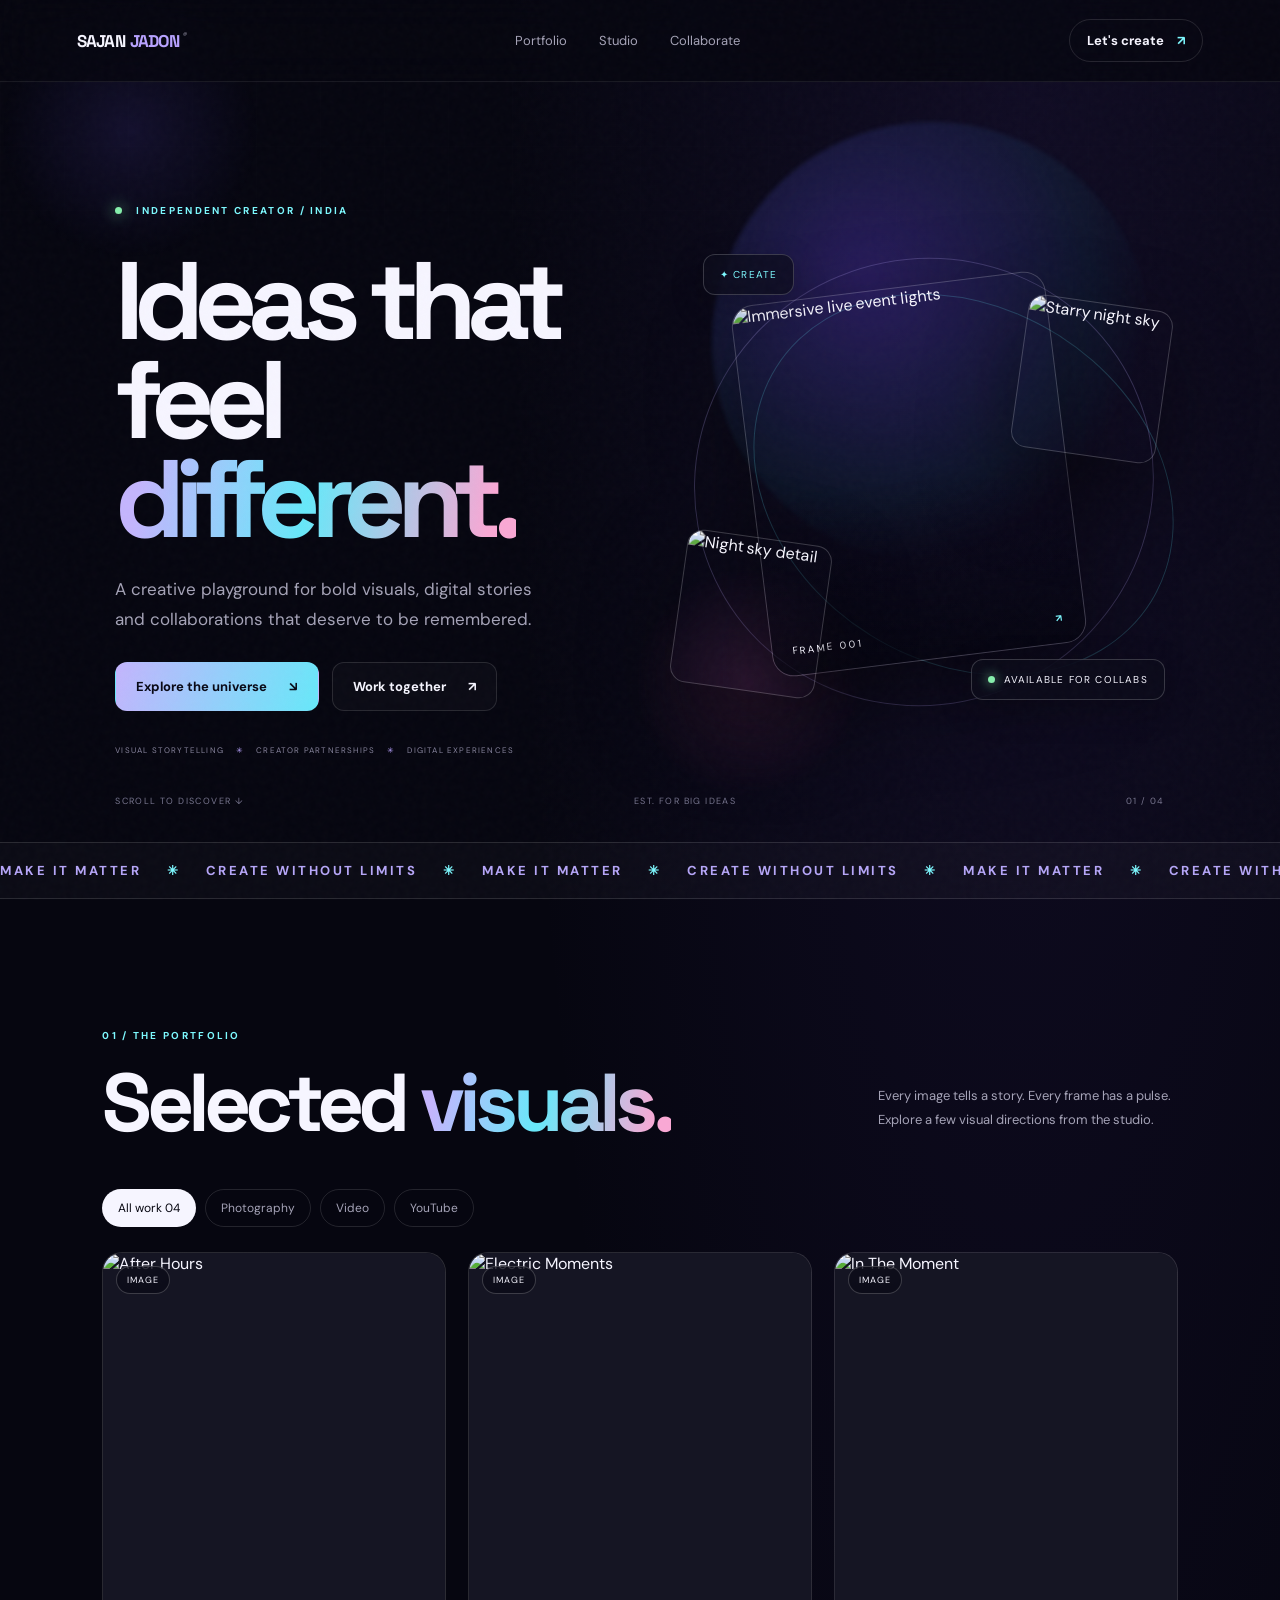
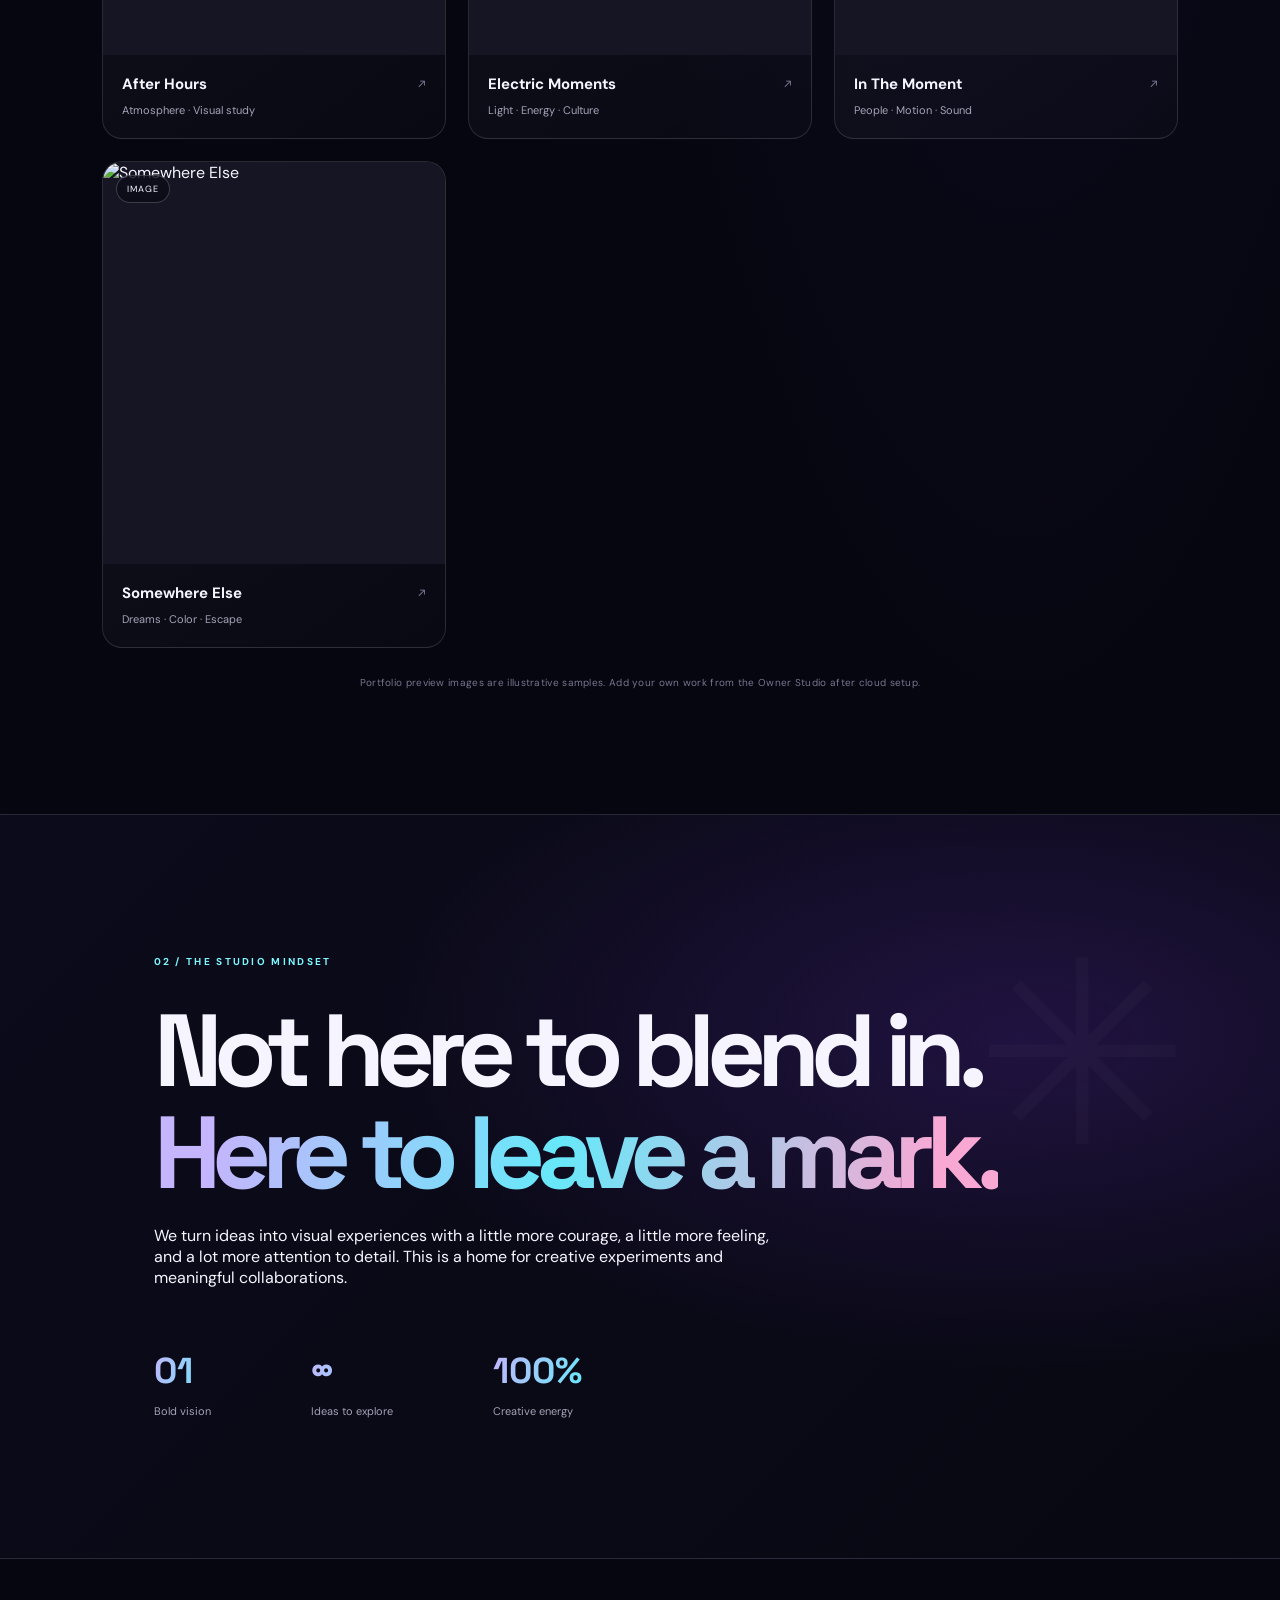
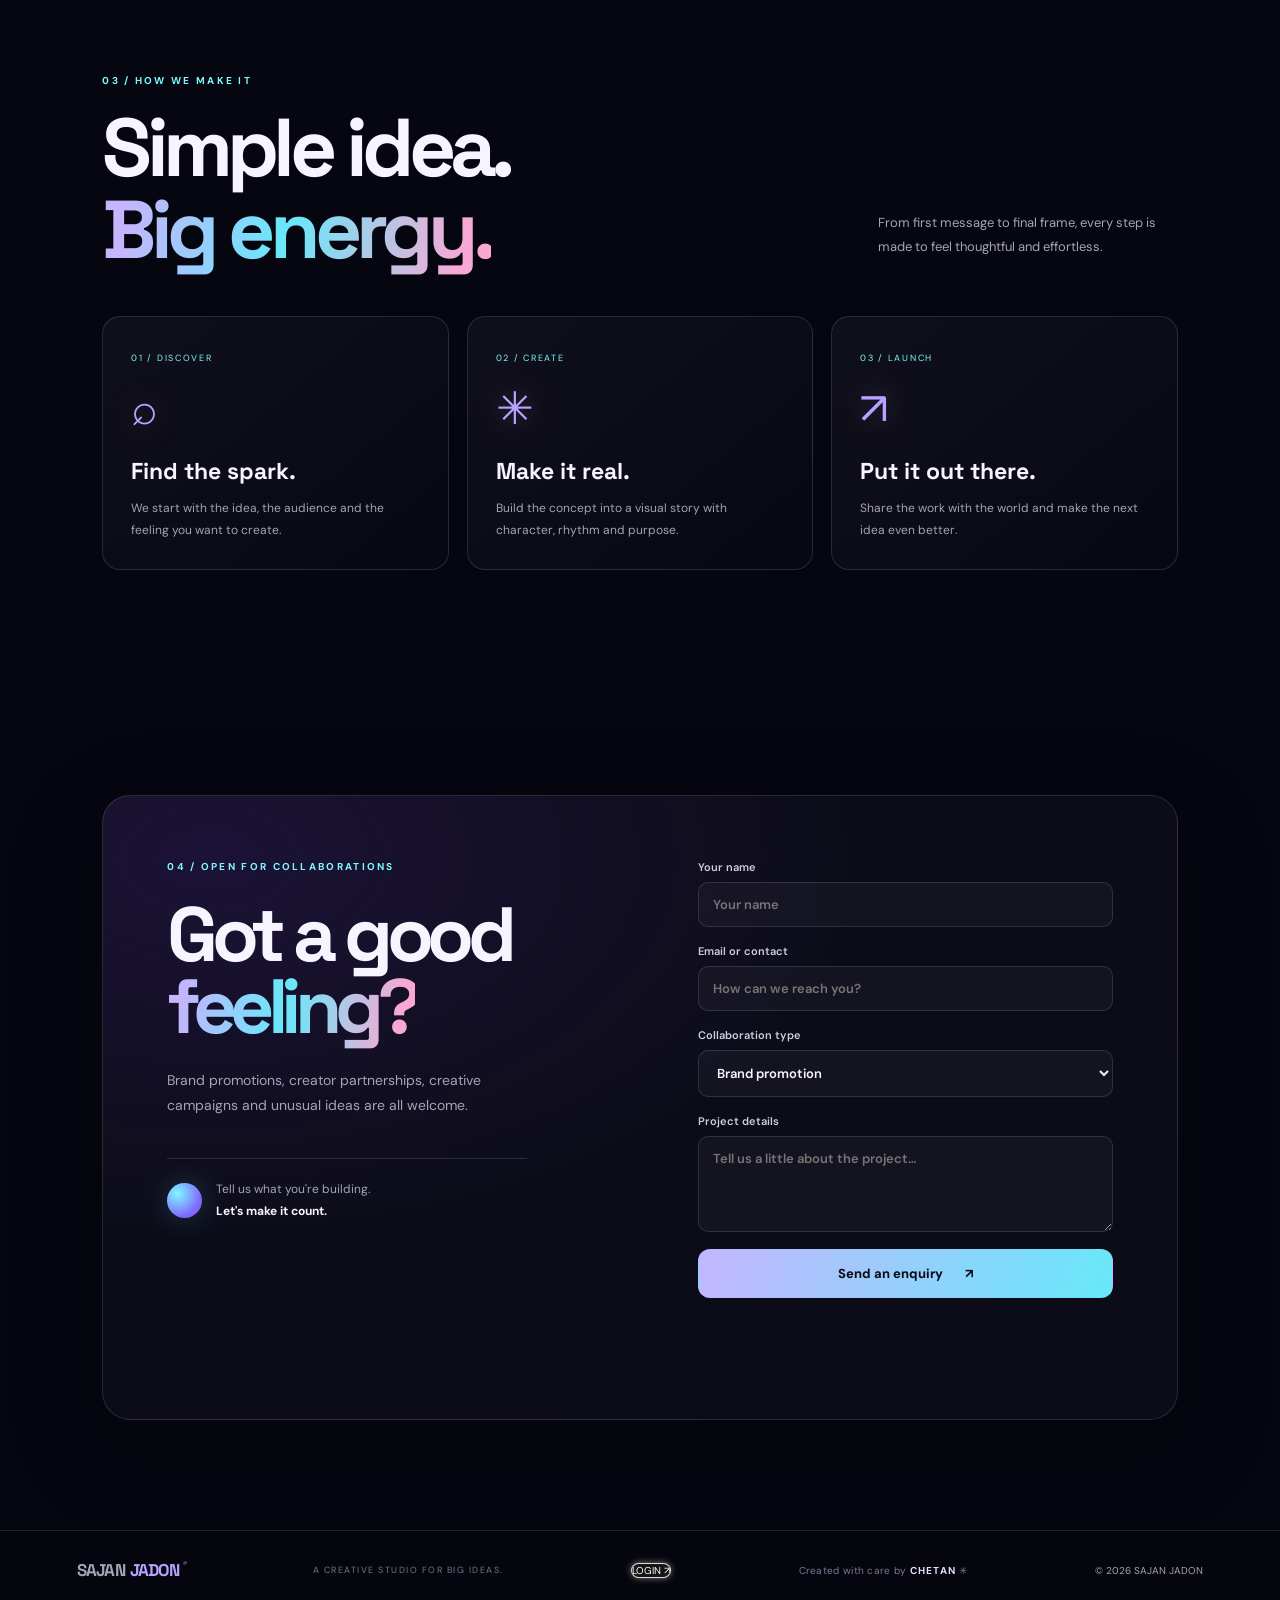
==== index.html @ 842dd185 "Add animated lamp login and video-style neon buttons" ====
<!doctype html>
<html lang="en">
<head>
<meta charset="utf-8"><meta name="viewport" content="width=device-width,initial-scale=1">
<meta name="theme-color" content="#070711">
<title>SAJAN JADON® — Creative Collaboration Studio</title>
<meta name="description" content="SAJAN JADON Creative Collaboration Studio — visual stories, creator portfolio, photography, videos and brand partnerships.">
<link rel="preconnect" href="https://images.unsplash.com"><link rel="preconnect" href="https://fonts.googleapis.com"><link rel="preconnect" href="https://fonts.gstatic.com" crossorigin>
<link href="https://fonts.googleapis.com/css2?family=DM+Sans:wght@400;500;600;700&family=Space+Grotesk:wght@400;500;600;700&display=swap" rel="stylesheet">
<link rel="stylesheet" href="style.css">
<script src="https://cdn.jsdelivr.net/npm/appwrite@17.0.0"></script>
<script defer src="config.js"></script><script defer src="app.js"></script><script defer src="motion.js"></script>
</head>
<body>
<div class="noise"></div><div class="progress" id="progress"></div><div class="cursor-glow" id="cursorGlow"></div>
<nav class="nav"><a class="brand magnetic" href="#top" aria-label="Sajan Jadon home">SAJAN<span>JADON</span><i>®</i></a><div class="navlinks"><a href="#work">Portfolio</a><a href="#about">Studio</a><a href="#collab">Collaborate</a></div><a class="nav-cta magnetic" href="#collab">Let's create <b>↗</b></a></nav>
<main id="top">
<header class="hero">
  <div class="hero-orb orb-one"></div><div class="hero-orb orb-two"></div><div class="hero-grid"></div>
  <div class="hero-content reveal">
    <div class="eyebrow"><span class="pulse"></span> INDEPENDENT CREATOR <span class="eyebrow-divider">/</span> INDIA</div>
    <h1>Ideas that<br>feel <span class="gradient">different.</span></h1>
    <p class="hero-copy">A creative playground for bold visuals, digital stories and collaborations that deserve to be remembered.</p>
    <div class="hero-actions"><a class="button primary magnetic" href="#work"><span>Explore the universe</span><b>↘</b><i class="button-shine"></i></a><a class="button ghost magnetic" href="#collab"><span>Work together</span><b>↗</b></a></div>
    <div class="hero-tags"><span>VISUAL STORYTELLING</span><span>✳</span><span>CREATOR PARTNERSHIPS</span><span>✳</span><span>DIGITAL EXPERIENCES</span></div>
  </div>
  <div class="hero-art" aria-label="Creative visual collage">
    <div class="art-ring ring-a"></div><div class="art-ring ring-b"></div>
    <div class="art-card art-main tilt-card"><img src="https://images.unsplash.com/photo-1531058020387-3be344556be6?auto=format&fit=crop&w=1000&q=85" alt="Immersive live event lights"><span class="art-label">FRAME 001 <b>↗</b></span></div>
    <div class="art-card art-small art-small-one tilt-card"><img src="https://images.unsplash.com/photo-1519608487953-e999c86e7455?auto=format&fit=crop&w=500&q=85" alt="Starry night sky"></div>
    <div class="art-card art-small art-small-two tilt-card"><img src="https://images.unsplash.com/photo-1519608487953-e999c86e7455?auto=format&fit=crop&w=500&q=80" alt="Night sky detail"></div>
    <div class="floating-chip chip-top">✦ <span>CREATE</span></div><div class="floating-chip chip-bottom"><span class="chip-dot"></span> AVAILABLE FOR COLLABS</div>
  </div>
  <div class="hero-bottom"><span>SCROLL TO DISCOVER ↓</span><span>EST. FOR BIG IDEAS</span><span>01 / 04</span></div>
</header>
<section class="ticker"><div>MAKE IT MATTER <b>✳</b> CREATE WITHOUT LIMITS <b>✳</b> MAKE IT MATTER <b>✳</b> CREATE WITHOUT LIMITS <b>✳</b> MAKE IT MATTER <b>✳</b> CREATE WITHOUT LIMITS <b>✳</b></div></section>
<section class="section work-section" id="work"><div class="section-head reveal"><div><div class="eyebrow">01 / THE PORTFOLIO</div><h2>Selected <span class="gradient">visuals.</span></h2></div><p>Every image tells a story. Every frame has a pulse. Explore a few visual directions from the studio.</p></div>
<div class="filters reveal"><button class="filter active" data-filter="all">All work <span>04</span></button><button class="filter" data-filter="image">Photography</button><button class="filter" data-filter="video">Video</button><button class="filter" data-filter="youtube">YouTube</button></div>
<div id="gallery" class="gallery">
<article class="work-card tilt-card" data-kind="image"><div class="work-media"><img src="https://images.unsplash.com/photo-1519608487953-e999c86e7455?auto=format&fit=crop&w=900&q=85" alt="Dreamlike night sky" loading="lazy"><div class="media-overlay"><span>VIEW PROJECT</span><b>↗</b></div><span class="work-type">PHOTOGRAPHY</span></div><div class="work-meta"><div><h3>After Hours</h3><p>Atmosphere · Visual study</p></div><span>01</span></div></article>
<article class="work-card tilt-card" data-kind="image"><div class="work-media"><img src="https://images.unsplash.com/photo-1531058020387-3be344556be6?auto=format&fit=crop&w=900&q=85" alt="Immersive lights at a live event" loading="lazy"><div class="media-overlay"><span>VIEW PROJECT</span><b>↗</b></div><span class="work-type">EXPERIENCE</span></div><div class="work-meta"><div><h3>Electric Moments</h3><p>Light · Energy · Culture</p></div><span>02</span></div></article>
<article class="work-card tilt-card" data-kind="image"><div class="work-media"><img src="https://images.unsplash.com/photo-1492684223066-81342ee5ff30?auto=format&fit=crop&w=900&q=85" alt="Concert crowd under colorful stage lights" loading="lazy"><div class="media-overlay"><span>VIEW PROJECT</span><b>↗</b></div><span class="work-type">LIVE CULTURE</span></div><div class="work-meta"><div><h3>In The Moment</h3><p>People · Motion · Sound</p></div><span>03</span></div></article>
<article class="work-card tilt-card" data-kind="image"><div class="work-media"><img src="https://images.unsplash.com/photo-1519608487953-e999c86e7455?auto=format&fit=crop&w=900&q=85" alt="Blue and violet night sky" loading="lazy"><div class="media-overlay"><span>VIEW PROJECT</span><b>↗</b></div><span class="work-type">VISUAL DIARY</span></div><div class="work-meta"><div><h3>Somewhere Else</h3><p>Dreams · Color · Escape</p></div><span>04</span></div></article>
</div><p class="demo-note">Portfolio preview images are illustrative samples. Add your own work from the Owner Studio after cloud setup.</p>
</section>
<section class="manifesto" id="about"><div class="manifesto-shape"></div><div class="manifesto-inner reveal"><div class="eyebrow">02 / THE STUDIO MINDSET</div><h2>Not here to blend in.<br><span class="gradient">Here to leave a mark.</span></h2><p>We turn ideas into visual experiences with a little more courage, a little more feeling, and a lot more attention to detail. This is a home for creative experiments and meaningful collaborations.</p><div class="stats"><div><strong data-count="01">01</strong><span>Bold vision</span></div><div><strong>∞</strong><span>Ideas to explore</span></div><div><strong>100%</strong><span>Creative energy</span></div></div></div></section>
<section class="process-section"><div class="section-head reveal"><div><div class="eyebrow">03 / HOW WE MAKE IT</div><h2>Simple idea.<br><span class="gradient">Big energy.</span></h2></div><p>From first message to final frame, every step is made to feel thoughtful and effortless.</p></div><div class="process-grid"><article class="process-card reveal"><span>01 / DISCOVER</span><div class="process-icon">⌕</div><h3>Find the spark.</h3><p>We start with the idea, the audience and the feeling you want to create.</p></article><article class="process-card reveal"><span>02 / CREATE</span><div class="process-icon">✳</div><h3>Make it real.</h3><p>Build the concept into a visual story with character, rhythm and purpose.</p></article><article class="process-card reveal"><span>03 / LAUNCH</span><div class="process-icon">↗</div><h3>Put it out there.</h3><p>Share the work with the world and make the next idea even better.</p></article></div></section>
<section class="collab-section" id="collab"><div class="collab-card"><div class="collab-copy reveal"><div class="eyebrow">04 / OPEN FOR COLLABORATIONS</div><h2>Got a good<br><span class="gradient">feeling?</span></h2><p>Brand promotions, creator partnerships, creative campaigns and unusual ideas are all welcome.</p><div class="contact-note"><span class="contact-orb"></span><span>Tell us what you're building.<br><b>Let's make it count.</b></span></div></div><form id="collabForm" class="reveal"><label>Your name<input name="name" required maxlength="100" placeholder="Your name"></label><label>Email or contact<input name="contact" required maxlength="160" placeholder="How can we reach you?"></label><label>Collaboration type<select name="type"><option>Brand promotion</option><option>Creator collaboration</option><option>Video project</option><option>Other idea</option></select></label><label>Project details<textarea name="message" required maxlength="3000" rows="4" placeholder="Tell us a little about the project…"></textarea></label><button class="button primary full magnetic" type="submit"><span>Send an enquiry</span><b>↗</b><i class="button-shine"></i></button><p id="formStatus" class="form-status"></p></form></div></section>
</main>
<footer><a class="brand" href="#top">SAJAN<span>JADON</span><i>®</i></a><span class="footer-tag">A CREATIVE STUDIO FOR BIG IDEAS.</span><a href="login.html" class="owner-link video-neon-btn" href="login.html">LOGIN ↗</a><span class="creator-credit">Created with care by <b>CHETAN</b> ✳</span><span class="copyright">© <span id="year"></span> SAJAN JADON</span></footer>
<div class="lightbox" id="lightbox" aria-hidden="true"><button class="lightbox-close" aria-label="Close image">×</button><img src="" alt=""><div class="lightbox-caption"></div></div>
<div class="toast" id="toast">✦ Nice click!</div>
</body></html>
---- style.css ----
:root{--bg:#070711;--panel:#11111e;--text:#f6f5ff;--muted:#a5a3b7;--line:rgba(255,255,255,.12);--violet:#a78bfa;--cyan:#67e8f9;--pink:#fb7185}*{box-sizing:border-box}html{scroll-behavior:smooth;scroll-padding-top:90px}body{margin:0;background:var(--bg);color:var(--text);font-family:Inter,Arial,sans-serif;overflow-x:hidden}a{color:inherit;text-decoration:none}button,input,textarea,select{font:inherit}.progress{position:fixed;z-index:20;top:0;left:0;height:3px;width:0;background:linear-gradient(90deg,var(--violet),var(--cyan),var(--pink))}.nav{height:82px;padding:0 6vw;display:flex;align-items:center;justify-content:space-between;border-bottom:1px solid var(--line);position:sticky;top:0;z-index:15;background:rgba(7,7,17,.82);backdrop-filter:blur(18px)}.brand{font-family:"Space Grotesk",sans-serif;font-size:17px;font-weight:800;letter-spacing:-.8px}.brand span{color:var(--violet);margin-left:5px}.brand i{font-size:8px;vertical-align:top;margin-left:3px;color:var(--muted)}.navlinks{display:flex;gap:32px;color:var(--muted);font-size:13px}.navlinks a:hover,.owner-link:hover{color:white}.nav-cta{font-size:13px;font-weight:700;border:1px solid var(--line);padding:12px 17px;border-radius:100px}.nav-cta b{margin-left:10px;color:var(--cyan)}.hero{min-height:690px;padding:130px 9vw 35px;position:relative;display:flex;flex-direction:column;align-items:flex-start;overflow:hidden}.hero-glow{position:absolute;width:600px;height:600px;right:-70px;top:0;background:radial-gradient(circle,rgba(124,58,237,.24),rgba(34,211,238,.06) 38%,transparent 70%);pointer-events:none}.eyebrow{font-size:10px;letter-spacing:2.3px;font-weight:700;color:var(--cyan);text-transform:uppercase;position:relative}.pulse{display:inline-block;width:7px;height:7px;border-radius:50%;background:#86efac;box-shadow:0 0 15px #86efac;margin-right:10px}.hero h1,.manifesto h2,.collab-card h2,.login-card h1{font-family:"Space Grotesk",sans-serif;font-size:clamp(58px,10vw,130px);line-height:.94;letter-spacing:-.085em;margin:32px 0 22px;position:relative}.gradient{background:linear-gradient(100deg,#c4b5fd 8%,#67e8f9 48%,#f9a8d4 92%);-webkit-background-clip:text;background-clip:text;color:transparent}.hero-copy{font-size:17px;line-height:1.8;color:var(--muted);max-width:470px}.hero-actions{display:flex;gap:13px;margin-top:27px;flex-wrap:wrap}.button{display:inline-flex;align-items:center;justify-content:center;gap:22px;padding:15px 20px;border-radius:12px;border:1px solid transparent;font-size:13px;font-weight:700;cursor:pointer;transition:transform .25s,box-shadow .25s,border-color .25s}.button:hover{transform:translateY(-3px);box-shadow:0 10px 35px rgba(167,139,250,.17)}.primary{background:linear-gradient(110deg,#c4b5fd,#67e8f9);color:#080816}.ghost{background:rgba(255,255,255,.025);border-color:var(--line);color:var(--text)}.hero-bottom{width:100%;display:flex;justify-content:space-between;gap:18px;margin-top:auto;padding-top:80px;color:#77758e;font-size:9px;letter-spacing:1.4px}.ticker{overflow:hidden;border-block:1px solid var(--line);padding:19px 0;color:#b6a6f8;font-size:12px;font-weight:700;letter-spacing:2.5px;white-space:nowrap}.ticker div{width:max-content;animation:marquee 34s linear infinite}@keyframes marquee{to{transform:translateX(-50%)}}.section{padding:115px 8vw}.section-head{display:flex;justify-content:space-between;align-items:flex-end;gap:35px;margin-bottom:45px}.section-head h2,.dashboard h1{font-family:"Space Grotesk",sans-serif;font-size:clamp(42px,6vw,75px);letter-spacing:-.07em;line-height:1;margin:20px 0 0}.section-head>p{max-width:300px;color:var(--muted);line-height:1.8;font-size:13px}.filters{display:flex;gap:9px;flex-wrap:wrap;margin-bottom:25px}.filter{border:1px solid var(--line);background:transparent;color:var(--muted);padding:10px 15px;border-radius:100px;cursor:pointer;font-size:12px}.filter.active,.filter:hover{background:var(--text);color:var(--bg)}.gallery{display:grid;grid-template-columns:repeat(3,minmax(0,1fr));gap:18px}.work-card{border:1px solid var(--line);background:linear-gradient(145deg,rgba(255,255,255,.055),rgba(255,255,255,.015));border-radius:19px;overflow:hidden;transition:transform .35s,border-color .35s}.work-card:hover{transform:translateY(-7px) rotateX(1deg);border-color:rgba(167,139,250,.55)}.work-media{aspect-ratio:4/4.6;position:relative;overflow:hidden;background:#151523}.work-media img,.work-media video,.work-media iframe{width:100%;height:100%;object-fit:cover;border:0;display:block}.work-media img{transition:transform .6s}.work-card:hover img{transform:scale(1.05)}.work-type{position:absolute;top:13px;left:13px;border:1px solid rgba(255,255,255,.2);background:rgba(8,8,20,.65);backdrop-filter:blur(12px);padding:7px 10px;border-radius:100px;font-size:9px;text-transform:uppercase;letter-spacing:1px}.work-meta{padding:19px;display:flex;justify-content:space-between;gap:15px}.work-meta h3{font-size:15px;margin:0 0 8px}.work-meta p{font-size:11px;color:var(--muted);margin:0;line-height:1.6}.work-meta>span{color:var(--cyan)}.empty-state{grid-column:1/-1;text-align:center;border:1px dashed var(--line);border-radius:20px;padding:70px 20px;color:var(--muted)}.empty-state h3{color:var(--text);font-size:21px}.empty-icon{font-size:35px;color:var(--violet)}.loader{width:26px;height:26px;border:2px solid var(--line);border-top-color:var(--cyan);border-radius:50%;animation:spin .8s linear infinite;margin:auto}@keyframes spin{to{transform:rotate(360deg)}}.media-placeholder{height:100%;display:grid;place-items:center;background:radial-gradient(circle at 25% 20%,rgba(124,58,237,.5),transparent 40%),linear-gradient(145deg,#16162a,#090912);font-family:"Space Grotesk";font-size:16px;letter-spacing:2px}.media-placeholder span{color:var(--cyan);font-size:45px}.manifesto{padding:125px 12vw;background:radial-gradient(ellipse at 80% 50%,rgba(124,58,237,.13),transparent 45%),#0b0b17;border-block:1px solid var(--line)}.manifesto h2,.collab-card h2{font-size:clamp(52px,8vw,100px)}.manifesto>p{max-width:590px;color:var(--muted);line-height:1.9;font-size:15px}.stats{display:flex;gap:clamp(35px,8vw,100px);margin-top:60px}.stats div{display:flex;flex-direction:column;gap:10px}.stats strong{font-family:"Space Grotesk";font-size:36px}.stats span{font-size:11px;color:var(--muted)}.collab-section{padding:110px 8vw}.collab-card{display:grid;grid-template-columns:1fr 1fr;gap:9vw;padding:clamp(25px,5vw,70px);border:1px solid var(--line);border-radius:28px;background:radial-gradient(ellipse at 10% 10%,rgba(124,58,237,.14),transparent 48%),#0c0c18}.collab-card h2{font-size:clamp(45px,6vw,78px);margin:25px 0}.collab-card>div>p,.contact-note{color:var(--muted);line-height:1.8;font-size:14px;max-width:360px}.contact-note{border-top:1px solid var(--line);margin-top:40px;padding-top:20px;font-size:12px}form{display:flex;flex-direction:column;gap:17px}label{display:flex;flex-direction:column;gap:8px;font-size:11px;color:#cfcede;font-weight:600}input,textarea,select{width:100%;border:1px solid var(--line);background:rgba(255,255,255,.035);color:var(--text);border-radius:10px;padding:13px 14px;outline:none;font-size:13px}select option{background:#11111e}input:focus,textarea:focus,select:focus{border-color:var(--violet);box-shadow:0 0 0 3px rgba(167,139,250,.1)}textarea{resize:vertical}.full{width:100%}.form-status{font-size:12px;color:var(--cyan);min-height:15px;line-height:1.6}footer{padding:28px 6vw;display:flex;justify-content:space-between;align-items:center;gap:20px;border-top:1px solid var(--line);color:var(--muted);font-size:10px}.owner-link{font-size:10px}.login-body{min-height:100vh;display:grid;place-items:center;padding:35px 20px;background:radial-gradient(ellipse at 50% 20%,rgba(124,58,237,.2),transparent 45%),var(--bg)}.login-brand{position:absolute;top:32px;left:6vw}.login-card{width:min(100%,440px);padding:42px;border:1px solid var(--line);border-radius:22px;background:rgba(17,17,30,.82);box-shadow:0 30px 100px rgba(0,0,0,.3)}.login-card h1{font-size:65px;margin:22px 0 15px}.login-card>p{color:var(--muted);font-size:13px;margin-bottom:28px}.back-link{font-size:12px;color:var(--muted)}.studio-body{min-height:100vh}.owner-badge{color:var(--cyan);font-size:10px;letter-spacing:2px}.dashboard{padding:65px 6vw}.notice{margin:30px 0;padding:17px 20px;border:1px solid rgba(103,232,249,.25);background:rgba(103,232,249,.05);border-radius:12px;color:var(--muted);font-size:12px;line-height:1.7}.notice strong{color:var(--cyan)}.dashboard-grid{display:grid;grid-template-columns:minmax(0,.9fr) minmax(0,1.1fr);gap:20px}.panel{border:1px solid var(--line);border-radius:18px;background:rgba(255,255,255,.025);padding:25px;min-width:0}.panel h2{font-family:"Space Grotesk";font-size:25px;margin:15px 0 22px}.muted,small{color:var(--muted);font-size:11px;line-height:1.7}.admin-gallery{display:flex;flex-direction:column;gap:10px;max-height:550px;overflow:auto}.admin-row{display:flex;justify-content:space-between;align-items:center;gap:12px;padding:13px;border:1px solid var(--line);border-radius:10px}.admin-row strong,.admin-row small{display:block}.admin-row strong{font-size:12px;margin-bottom:5px}.delete-btn{border:1px solid rgba(251,113,133,.3);background:rgba(251,113,133,.08);color:#fda4af;border-radius:8px;padding:8px 10px;font-size:10px;cursor:pointer}.enquiry-panel{margin-top:20px}.enquiry{padding:15px 0;border-bottom:1px solid var(--line)}.enquiry strong,.enquiry span,.enquiry small{display:block}.enquiry strong{font-size:13px}.enquiry span,.enquiry small{font-size:10px;color:var(--muted);margin-top:5px}.enquiry p{font-size:12px;line-height:1.7;color:#d6d4e4;overflow-wrap:anywhere}@media(max-width:850px){.hero{padding:100px 7vw 30px;min-height:650px}.gallery{grid-template-columns:repeat(2,minmax(0,1fr))}.collab-card{grid-template-columns:1fr;gap:40px}.dashboard-grid{grid-template-columns:1fr}.section-head{align-items:flex-start;flex-direction:column;gap:10px}.section-head>p{margin:0}.nav{padding:0 5vw}.navlinks{gap:15px}.section{padding:85px 6vw}.collab-section{padding:80px 5vw}}@media(max-width:520px){.nav{height:70px}.navlinks{display:none}.nav-cta{padding:10px 12px;font-size:11px}.hero{min-height:610px;padding-top:100px}.hero h1{font-size:64px}.hero-copy{font-size:14px}.hero-bottom{font-size:8px;flex-wrap:wrap;padding-top:65px}.hero-bottom span:last-child{width:100%}.gallery{grid-template-columns:1fr}.work-media{aspect-ratio:4/3.8}.stats{gap:25px;flex-wrap:wrap}.stats strong{font-size:30px}.manifesto{padding:85px 7vw}.collab-section{padding:60px 4vw}.collab-card{padding:24px 18px}.login-card{padding:28px 22px}footer{flex-wrap:wrap}footer>span:nth-child(2){display:none}.dashboard{padding:40px 4vw}.panel{padding:18px}}
/* PREMIUM MOTION UPGRADE */
:root{--bg:#060610;--violet:#b8a2ff;--cyan:#7df9ff;--pink:#ff9ad5}
body{font-family:"DM Sans",Inter,Arial,sans-serif;background:radial-gradient(ellipse at 80% 0%,rgba(90,55,180,.12),transparent 36%),#060610}
.noise{position:fixed;inset:0;z-index:30;pointer-events:none;opacity:.035;background-image:url("data:image/svg+xml,%3Csvg viewBox='0 0 180 180' xmlns='http://www.w3.org/2000/svg'%3E%3Cfilter id='n'%3E%3CfeTurbulence type='fractalNoise' baseFrequency='.8' numOctaves='3' stitchTiles='stitch'/%3E%3C/filter%3E%3Crect width='100%25' height='100%25' filter='url(%23n)' opacity='.65'/%3E%3C/svg%3E")}
.cursor-glow{position:fixed;z-index:0;pointer-events:none;left:0;top:0;width:260px;height:260px;border-radius:50%;background:radial-gradient(circle,rgba(116,90,255,.12),transparent 70%);will-change:transform}
.nav{border-bottom-color:rgba(255,255,255,.075)}.hero{min-height:760px;padding-top:120px;display:grid;grid-template-columns:1.05fr .95fr;align-items:center;column-gap:2vw;isolation:isolate}.hero-content{position:relative;z-index:2}.hero h1{font-size:clamp(64px,8.6vw,120px);line-height:.9;letter-spacing:-.09em;margin:35px 0 25px}.hero-copy{max-width:440px}.hero-orb{position:absolute;z-index:-1;border-radius:50%;filter:blur(2px);pointer-events:none}.orb-one{width:440px;height:440px;top:40px;right:10%;background:radial-gradient(circle at 35% 35%,rgba(111,76,255,.28),rgba(43,203,255,.06) 55%,transparent 72%);animation:orbFloat 10s ease-in-out infinite alternate}.orb-two{width:240px;height:240px;bottom:40px;right:32%;background:radial-gradient(circle,rgba(255,106,196,.13),transparent 70%);animation:orbFloat 8s ease-in-out infinite alternate-reverse}.hero-grid{position:absolute;inset:0;z-index:-2;opacity:.12;background-image:linear-gradient(rgba(255,255,255,.08) 1px,transparent 1px),linear-gradient(90deg,rgba(255,255,255,.08) 1px,transparent 1px);background-size:64px 64px;mask-image:linear-gradient(to bottom,black,transparent 85%)}@keyframes orbFloat{to{transform:translate3d(25px,-25px,0) scale(1.08)}}.hero-art{height:480px;position:relative;perspective:1000px}.art-ring{position:absolute;border:1px solid rgba(191,174,255,.23);border-radius:50%;inset:4% 2% 3% 3%;transform:rotate(-22deg);animation:ringSpin 34s linear infinite}.ring-b{inset:14% -4% 12% 13%;border-color:rgba(103,232,249,.2);transform:rotate(32deg);animation-direction:reverse;animation-duration:42s}@keyframes ringSpin{to{rotate:360deg}}.art-card{position:absolute;overflow:hidden;border:1px solid rgba(255,255,255,.2);border-radius:22px;box-shadow:0 35px 90px rgba(0,0,0,.42);transform-style:preserve-3d}.art-card img{width:100%;height:100%;object-fit:cover;display:block;filter:saturate(.9)}.art-main{width:65%;height:78%;left:15%;top:10%;transform:rotate(-7deg)}.art-main:after{content:"";position:absolute;inset:0;background:linear-gradient(180deg,transparent 50%,rgba(4,4,14,.75))}.art-label{position:absolute;z-index:1;bottom:18px;left:20px;right:20px;display:flex;justify-content:space-between;font-size:10px;letter-spacing:2px}.art-label b{color:var(--cyan)}.art-small{width:30%;height:32%;border-radius:16px}.art-small-one{right:0;top:13%;transform:rotate(8deg)}.art-small-two{left:0;bottom:6%;transform:rotate(8deg)}.floating-chip{position:absolute;z-index:3;border:1px solid rgba(255,255,255,.18);background:rgba(12,12,27,.7);backdrop-filter:blur(18px);padding:13px 16px;border-radius:12px;box-shadow:0 10px 35px rgba(0,0,0,.2);font-size:10px;letter-spacing:1.2px}.chip-top{top:3%;left:5%;color:var(--cyan)}.chip-bottom{right:0;bottom:4%;display:flex;align-items:center;gap:9px}.chip-dot{width:7px;height:7px;border-radius:50%;background:#86efac;box-shadow:0 0 12px #86efac}.hero-tags{display:flex;gap:12px;flex-wrap:wrap;margin-top:34px;color:#87849d;font-size:8px;letter-spacing:1.2px}.hero-tags span:nth-child(even){color:var(--violet)}.hero-bottom{grid-column:1/-1;padding-top:35px}.ticker{background:rgba(255,255,255,.018);font-size:13px}.ticker b{color:var(--cyan);margin:0 20px}.section{position:relative;z-index:1}.section-head h2{font-size:clamp(48px,6.5vw,82px)}.work-section{padding-top:130px}.gallery{gap:22px}.work-card{border-radius:20px;transform-style:preserve-3d;will-change:transform;transition:border-color .4s,box-shadow .4s,transform .4s;cursor:pointer}.work-card:hover{box-shadow:0 25px 70px rgba(79,54,150,.2);border-color:rgba(184,162,255,.55)}.work-media{aspect-ratio:4/4.7}.work-media img{transition:transform .9s cubic-bezier(.2,.75,.2,1),filter .6s}.work-card:hover .work-media img{transform:scale(1.08);filter:saturate(1.15) brightness(1.05)}.media-overlay{position:absolute;inset:0;display:flex;align-items:flex-end;justify-content:space-between;padding:22px;background:linear-gradient(0deg,rgba(5,5,16,.78),transparent 60%);opacity:0;transition:opacity .35s;z-index:1}.media-overlay span{font-size:9px;letter-spacing:1.7px}.media-overlay b{color:var(--cyan);font-size:20px}.work-card:hover .media-overlay{opacity:1}.work-type{z-index:2}.work-meta{position:relative}.work-meta>span{font-family:"Space Grotesk";font-size:13px;color:#77738e}.demo-note{text-align:center;color:#77758e;font-size:10px;margin-top:28px;letter-spacing:.3px}.manifesto{position:relative;overflow:hidden;background:radial-gradient(ellipse at 80% 30%,rgba(124,58,237,.2),transparent 45%),linear-gradient(135deg,#0c0b1b,#080812);padding:140px 12vw}.manifesto:after{content:"✳";position:absolute;right:7%;top:10%;font-size:clamp(100px,20vw,260px);color:rgba(255,255,255,.025);animation:spinSlow 50s linear infinite}@keyframes spinSlow{to{transform:rotate(360deg)}}.manifesto-inner{position:relative;z-index:1}.manifesto h2{font-size:clamp(52px,8vw,105px);line-height:.99}.manifesto>p,.manifesto-inner>p{max-width:620px}.stats strong{background:linear-gradient(110deg,#c4b5fd,#67e8f9);-webkit-background-clip:text;background-clip:text;color:transparent}.process-section{padding:115px 8vw}.process-grid{display:grid;grid-template-columns:repeat(3,1fr);gap:18px}.process-card{padding:28px;border:1px solid var(--line);border-radius:18px;background:linear-gradient(140deg,rgba(255,255,255,.045),rgba(255,255,255,.01));transition:transform .4s,border-color .4s,background .4s}.process-card:hover{transform:translateY(-8px);border-color:rgba(103,232,249,.4);background:rgba(103,232,249,.035)}.process-card>span{font-size:9px;letter-spacing:1.7px;color:var(--cyan)}.process-icon{height:85px;display:flex;align-items:center;font-size:45px;color:var(--violet);text-shadow:0 0 30px rgba(167,139,250,.4)}.process-card h3{font-family:"Space Grotesk";font-size:23px;margin:5px 0 12px}.process-card p{color:var(--muted);font-size:12px;line-height:1.8;margin:0}.collab-card{box-shadow:0 30px 100px rgba(0,0,0,.2)}.contact-note{display:flex;align-items:center;gap:14px}.contact-note b{color:var(--text)}.contact-orb{width:35px;height:35px;border-radius:50%;background:radial-gradient(circle at 30% 30%,var(--cyan),#8065ff 70%);box-shadow:0 0 30px rgba(103,232,249,.2)}footer{position:relative;z-index:2;gap:18px;flex-wrap:wrap;background:#05050d}.creator-credit{color:#7e7b94;font-size:10px;letter-spacing:.3px}.creator-credit b{color:#e7ddff;letter-spacing:1.2px}.footer-tag{font-size:9px;letter-spacing:1.5px;color:#77758e}.owner-link{color:#bdb0ff}.button{position:relative;overflow:hidden;isolation:isolate}.button-shine{position:absolute;top:-60%;left:-70%;width:45%;height:220%;background:linear-gradient(90deg,transparent,rgba(255,255,255,.65),transparent);transform:rotate(22deg);transition:left .65s;pointer-events:none;z-index:-1}.button:hover .button-shine{left:140%}.button:active{transform:scale(.97)}.click-ripple{position:absolute;width:12px;height:12px;border-radius:50%;background:rgba(255,255,255,.45);transform:translate(-50%,-50%) scale(0);pointer-events:none;animation:rippleOut .7s ease-out forwards;z-index:10}.click-pop{filter:brightness(1.12)}@keyframes rippleOut{to{transform:translate(-50%,-50%) scale(16);opacity:0}}.reveal{opacity:0;transform:translateY(26px);transition:opacity .8s ease,transform .8s cubic-bezier(.2,.7,.2,1)}.reveal.in-view{opacity:1;transform:translateY(0)}.work-card,.process-card{opacity:0;transform:translateY(24px)}.work-card.in-view,.process-card.in-view{opacity:1;transform:translateY(0)}.work-card:nth-child(2),.process-card:nth-child(2){transition-delay:.08s}.work-card:nth-child(3),.process-card:nth-child(3){transition-delay:.16s}.work-card:nth-child(4){transition-delay:.24s}.lightbox{position:fixed;inset:0;z-index:50;background:rgba(3,3,10,.94);backdrop-filter:blur(18px);display:flex;flex-direction:column;align-items:center;justify-content:center;padding:8vh 6vw;opacity:0;pointer-events:none;transition:opacity .3s}.lightbox.open{opacity:1;pointer-events:auto}.lightbox img{max-width:min(100%,1000px);max-height:75vh;object-fit:contain;border-radius:12px;box-shadow:0 30px 100px rgba(0,0,0,.4);animation:lightboxIn .4s cubic-bezier(.2,.8,.2,1)}@keyframes lightboxIn{from{transform:scale(.94) translateY(12px);opacity:0}to{transform:scale(1);opacity:1}}.lightbox-close{position:absolute;top:25px;right:6vw;background:rgba(255,255,255,.1);color:white;border:1px solid var(--line);border-radius:50%;width:46px;height:46px;font-size:28px;cursor:pointer}.lightbox-caption{margin-top:16px;color:#c8c5dc;font-size:12px}.no-scroll{overflow:hidden}.toast{position:fixed;bottom:25px;left:50%;transform:translate(-50%,20px);opacity:0;z-index:60;padding:12px 18px;border:1px solid rgba(184,162,255,.35);background:rgba(13,12,28,.9);backdrop-filter:blur(15px);border-radius:100px;color:#e6e0ff;font-size:11px;box-shadow:0 10px 40px rgba(0,0,0,.3);transition:all .25s;pointer-events:none}.toast.show{opacity:1;transform:translate(-50%,0)}.form-status{min-height:16px}
@media(max-width:850px){.hero{grid-template-columns:1fr;min-height:auto;padding-top:100px}.hero-art{height:420px;width:min(100%,560px);margin:25px auto 0}.hero-bottom{padding-top:30px}.process-section{padding:85px 6vw}.process-grid{gap:12px}.process-card{padding:20px}.manifesto{padding:100px 8vw}}
@media(max-width:600px){.hero{padding:90px 6vw 30px}.hero h1{font-size:clamp(58px,16vw,86px)}.hero-art{height:330px;margin-top:20px}.art-main{width:68%;height:77%;left:14%}.art-small{height:29%;width:30%}.floating-chip{font-size:8px;padding:10px 11px}.hero-tags{font-size:7px;gap:8px}.hero-bottom{font-size:8px}.section{padding:85px 5vw}.work-section{padding-top:85px}.gallery{grid-template-columns:1fr;gap:16px}.work-media{aspect-ratio:4/3.6}.process-section{padding:80px 5vw}.process-grid{grid-template-columns:1fr}.process-card{padding:23px}.process-icon{height:58px}.manifesto{padding:85px 7vw}.manifesto h2{font-size:clamp(48px,13vw,72px)}.collab-section{padding:65px 4vw}.collab-card{padding:24px 18px}.footer-tag{display:none}.creator-credit{width:100%;order:5}footer{padding:26px 5vw}}
@media(prefers-reduced-motion:reduce){*,*:before,*:after{animation-duration:.01ms!important;animation-iteration-count:1!important;scroll-behavior:auto!important;transition-duration:.01ms!important}}


/* Video-inspired neon order/login button: white -> yellow -> green */
.video-neon-btn{position:relative;isolation:isolate;overflow:hidden;border:1px solid rgba(255,255,255,.85)!important;border-radius:999px!important;background:#101010!important;color:#fff!important;box-shadow:0 0 7px rgba(255,255,255,.45),inset 0 0 8px rgba(255,255,255,.08);transition:color .35s,background .35s,box-shadow .35s,border-color .35s;animation:neonWhite 2.8s ease-in-out infinite;}
.video-neon-btn:before{content:"";position:absolute;inset:-3px;border-radius:inherit;border:1px solid currentColor;opacity:0;transform:scale(.85);pointer-events:none;z-index:-1;}
.video-neon-btn:hover,.video-neon-btn:focus-visible{animation:neonYellow .9s ease-in-out infinite alternate;color:#fff!important;border-color:#ffd84a!important;box-shadow:0 0 8px #ffd84a,0 0 22px #ffbd17,0 0 45px rgba(255,190,0,.55),inset 0 0 14px rgba(255,214,60,.25);}
.video-neon-btn.is-success{animation:neonGreen 1s ease-in-out infinite alternate;color:#fff!important;border-color:#20ff72!important;box-shadow:0 0 8px #20ff72,0 0 24px #00e95d,0 0 48px rgba(0,255,90,.55),inset 0 0 15px rgba(0,255,90,.2);}
.video-neon-btn.is-success:before{animation:ringBurst .65s ease-out 2;}
@keyframes neonWhite{0%,100%{box-shadow:0 0 5px rgba(255,255,255,.45),inset 0 0 7px rgba(255,255,255,.06)}50%{box-shadow:0 0 12px rgba(255,255,255,.8),0 0 24px rgba(255,255,255,.22)}}
@keyframes neonYellow{from{filter:brightness(1);box-shadow:0 0 7px #ffe66b,0 0 17px #ffc400}to{filter:brightness(1.3);box-shadow:0 0 14px #fff2a0,0 0 32px #ffc400,0 0 55px rgba(255,194,0,.65)}}
@keyframes neonGreen{from{box-shadow:0 0 8px #00ff68,0 0 20px #00e85d}to{box-shadow:0 0 15px #baffd1,0 0 34px #00ff68,0 0 58px rgba(0,255,90,.7)}}
@keyframes ringBurst{to{opacity:0;transform:scale(1.35)}}
/* Full-screen lamp login inspired by reference video */
.lamp-login{min-height:100vh;padding:85px 5vw 35px;background:#05070b;position:relative;overflow:hidden;display:flex;align-items:center;justify-content:center}
.lamp-login:before{content:"";position:fixed;inset:0;background:radial-gradient(ellipse at 27% 55%,rgba(255,194,35,.08),transparent 27%),linear-gradient(120deg,#07090d,#05060a 60%,#090a11);pointer-events:none}
.lamp-layout{position:relative;z-index:1;width:min(1120px,100%);display:grid;grid-template-columns:1fr minmax(300px,420px);align-items:center;gap:clamp(25px,6vw,85px)}
.lamp-stage{height:min(590px,70vh);min-height:390px;position:relative;display:flex;align-items:center;justify-content:center;overflow:hidden;border:1px solid rgba(255,255,255,.15);border-radius:9px;background:linear-gradient(180deg,rgba(15,19,27,.75),rgba(4,6,10,.92));}
.lamp-halo{position:absolute;width:160px;height:170px;top:15%;left:50%;transform:translateX(-50%);border-radius:50%;background:#ffd85b;filter:blur(65px);opacity:.3;animation:lampColor 12s linear infinite}
.lamp-cone{position:absolute;top:23%;left:50%;transform:translateX(-50%);width:0;height:0;border-left:150px solid transparent;border-right:150px solid transparent;border-top:310px solid rgba(255,209,83,.12);filter:blur(5px);transform-origin:top;animation:coneColor 12s linear infinite}
.lamp-head{position:absolute;top:17%;left:calc(50% - 15px);width:30px;height:15px;border-radius:50% 50% 4px 4px;background:#12151b;border:1px solid #454955;z-index:2}
.lamp-head:after{content:"";position:absolute;left:12px;top:12px;width:6px;height:8px;border-radius:50%;background:#ffe8a0;box-shadow:0 0 12px 5px #ffd44a,0 0 28px 12px rgba(255,198,40,.65);animation:bulbColor 12s linear infinite}
.lamp-neck{position:absolute;top:19%;left:calc(50% - 2px);height:11%;width:4px;background:linear-gradient(90deg,#252a34,#777b82,#171b22);z-index:1}
.lamp-pole{position:absolute;top:30%;left:calc(50% - 2px);height:42%;width:4px;background:linear-gradient(90deg,#171b21,#6e737d,#171b21);z-index:2}
.lamp-base{position:absolute;top:71%;left:calc(50% - 31px);width:62px;height:10px;border-radius:50%;background:linear-gradient(#454a53,#0c0e12);border:1px solid #555a63;box-shadow:0 3px 8px #000;z-index:2}
.lamp-floor{position:absolute;left:12%;right:12%;top:74%;height:2px;background:linear-gradient(90deg,transparent,rgba(255,213,87,.5),transparent);filter:blur(2px);animation:bulbColor 12s linear infinite}
.lamp-caption{position:absolute;top:22px;left:22px;font-size:11px;letter-spacing:2px;color:#f4f4f4}.lamp-caption b{color:#ffd86b}
.video-login-card{width:100%;padding:clamp(25px,4vw,40px);border:1px solid rgba(255,255,255,.18);border-radius:9px;background:rgba(9,12,18,.88);box-shadow:0 15px 60px rgba(0,0,0,.6);backdrop-filter:blur(15px);animation:cardFloat 5s ease-in-out infinite}
.video-login-card h1{font-size:clamp(46px,5vw,65px)}.video-login-card input{border-radius:5px;background:#0a0c12;border-color:#30333b}.video-login-card .button{border-radius:5px!important;min-height:48px}.video-login-card .btn-icon{margin-left:auto;font-size:18px}
@keyframes lampColor{0%,18%{background:#ffd54b;opacity:.34}25%,43%{background:#12e8ff;opacity:.42}50%,68%{background:#d83bff;opacity:.4}75%,93%{background:#31ff9b;opacity:.36}100%{background:#ffd54b;opacity:.34}}
@keyframes coneColor{0%,18%{border-top-color:rgba(255,209,83,.16)}25%,43%{border-top-color:rgba(0,220,255,.15)}50%,68%{border-top-color:rgba(215,55,255,.15)}75%,93%{border-top-color:rgba(40,255,145,.14)}100%{border-top-color:rgba(255,209,83,.16)}}
@keyframes bulbColor{0%,18%{filter:drop-shadow(0 0 5px #ffd54b);background-color:#ffd54b}25%,43%{filter:drop-shadow(0 0 5px #12e8ff);background-color:#12e8ff}50%,68%{filter:drop-shadow(0 0 5px #d83bff);background-color:#d83bff}75%,93%{filter:drop-shadow(0 0 5px #31ff9b);background-color:#31ff9b}100%{filter:drop-shadow(0 0 5px #ffd54b);background-color:#ffd54b}}
@keyframes cardFloat{0%,100%{transform:translateY(0)}50%{transform:translateY(-5px)}}
@media(max-width:760px){.lamp-login{padding:90px 18px 25px}.lamp-layout{grid-template-columns:1fr;gap:16px}.lamp-stage{height:300px;min-height:300px}.lamp-cone{border-left-width:115px;border-right-width:115px;border-top-width:230px}.lamp-pole{height:38%}.lamp-base{top:68%}.lamp-floor{top:72%}.video-login-card{max-width:460px;margin:auto}.login-brand{top:25px;left:20px}}
@media(prefers-reduced-motion:reduce){.lamp-halo,.lamp-cone,.lamp-head:after,.lamp-floor,.video-login-card,.video-neon-btn{animation:none!important}}
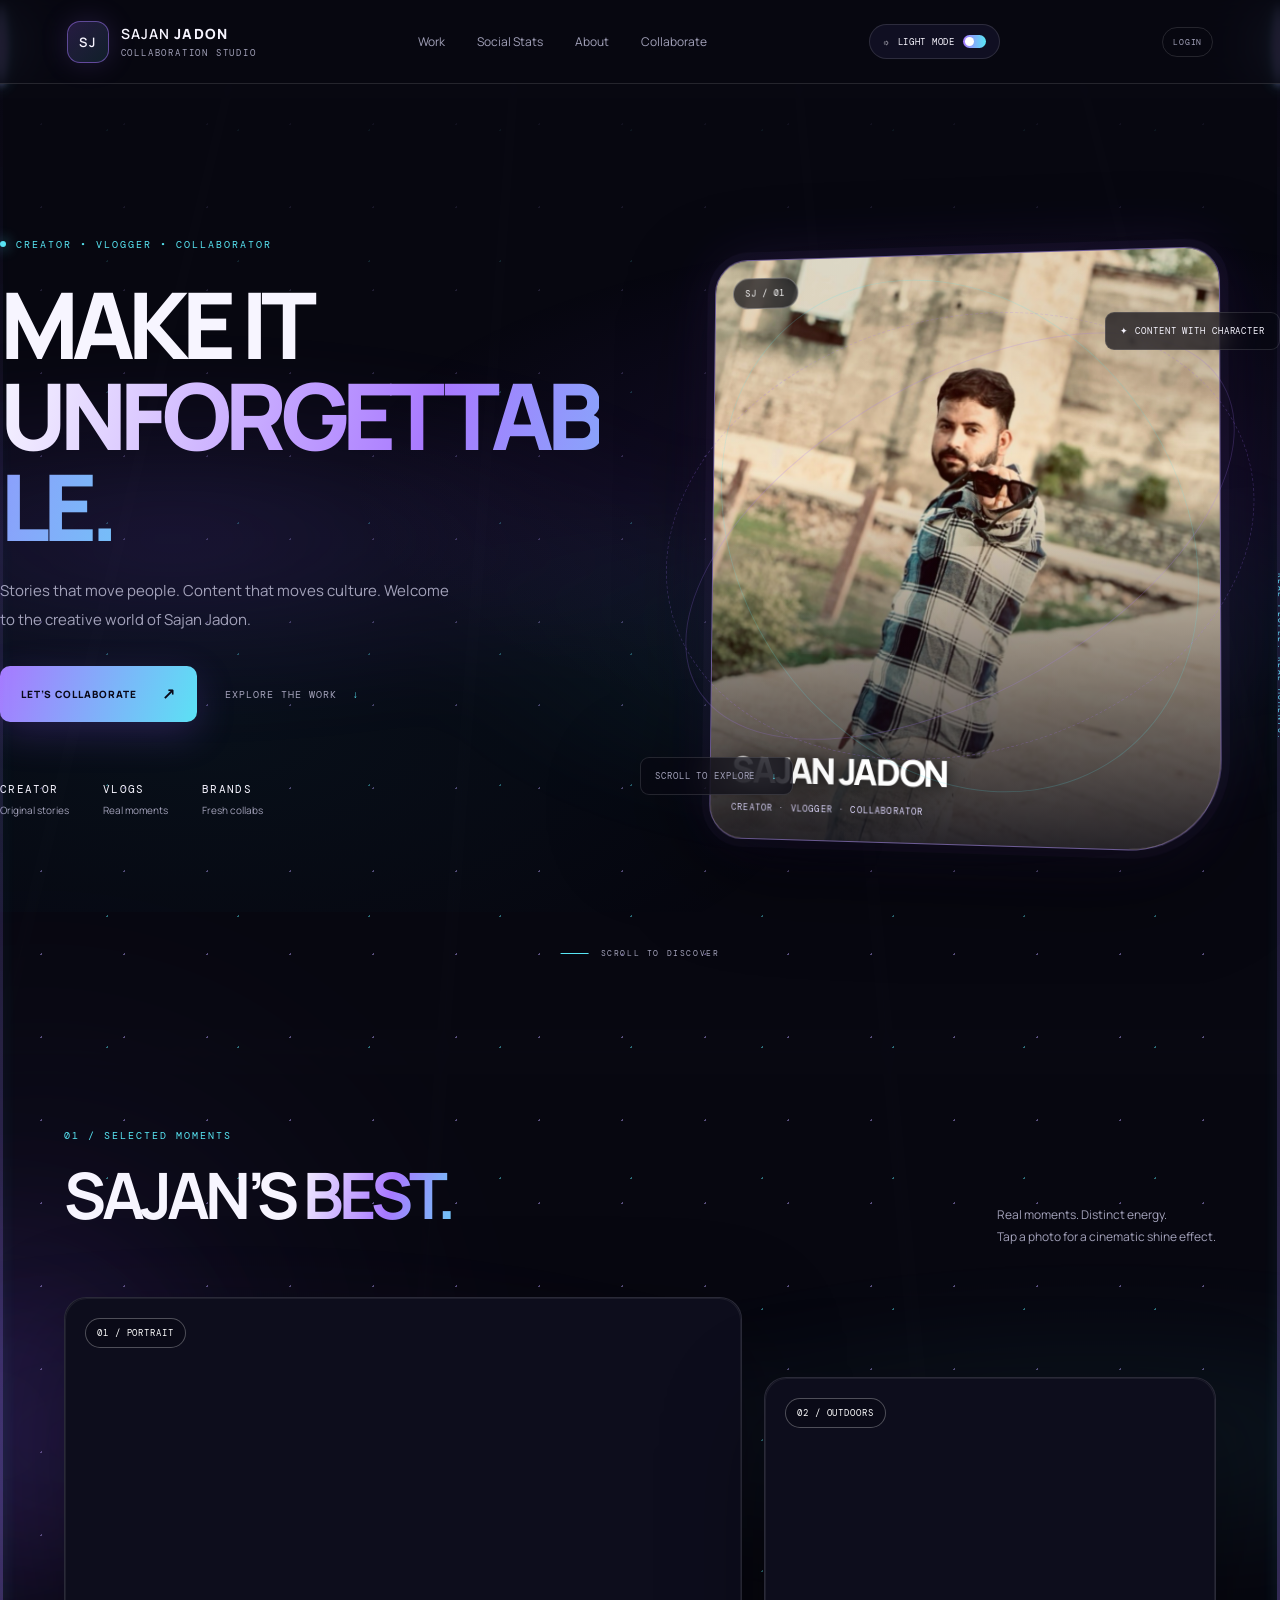
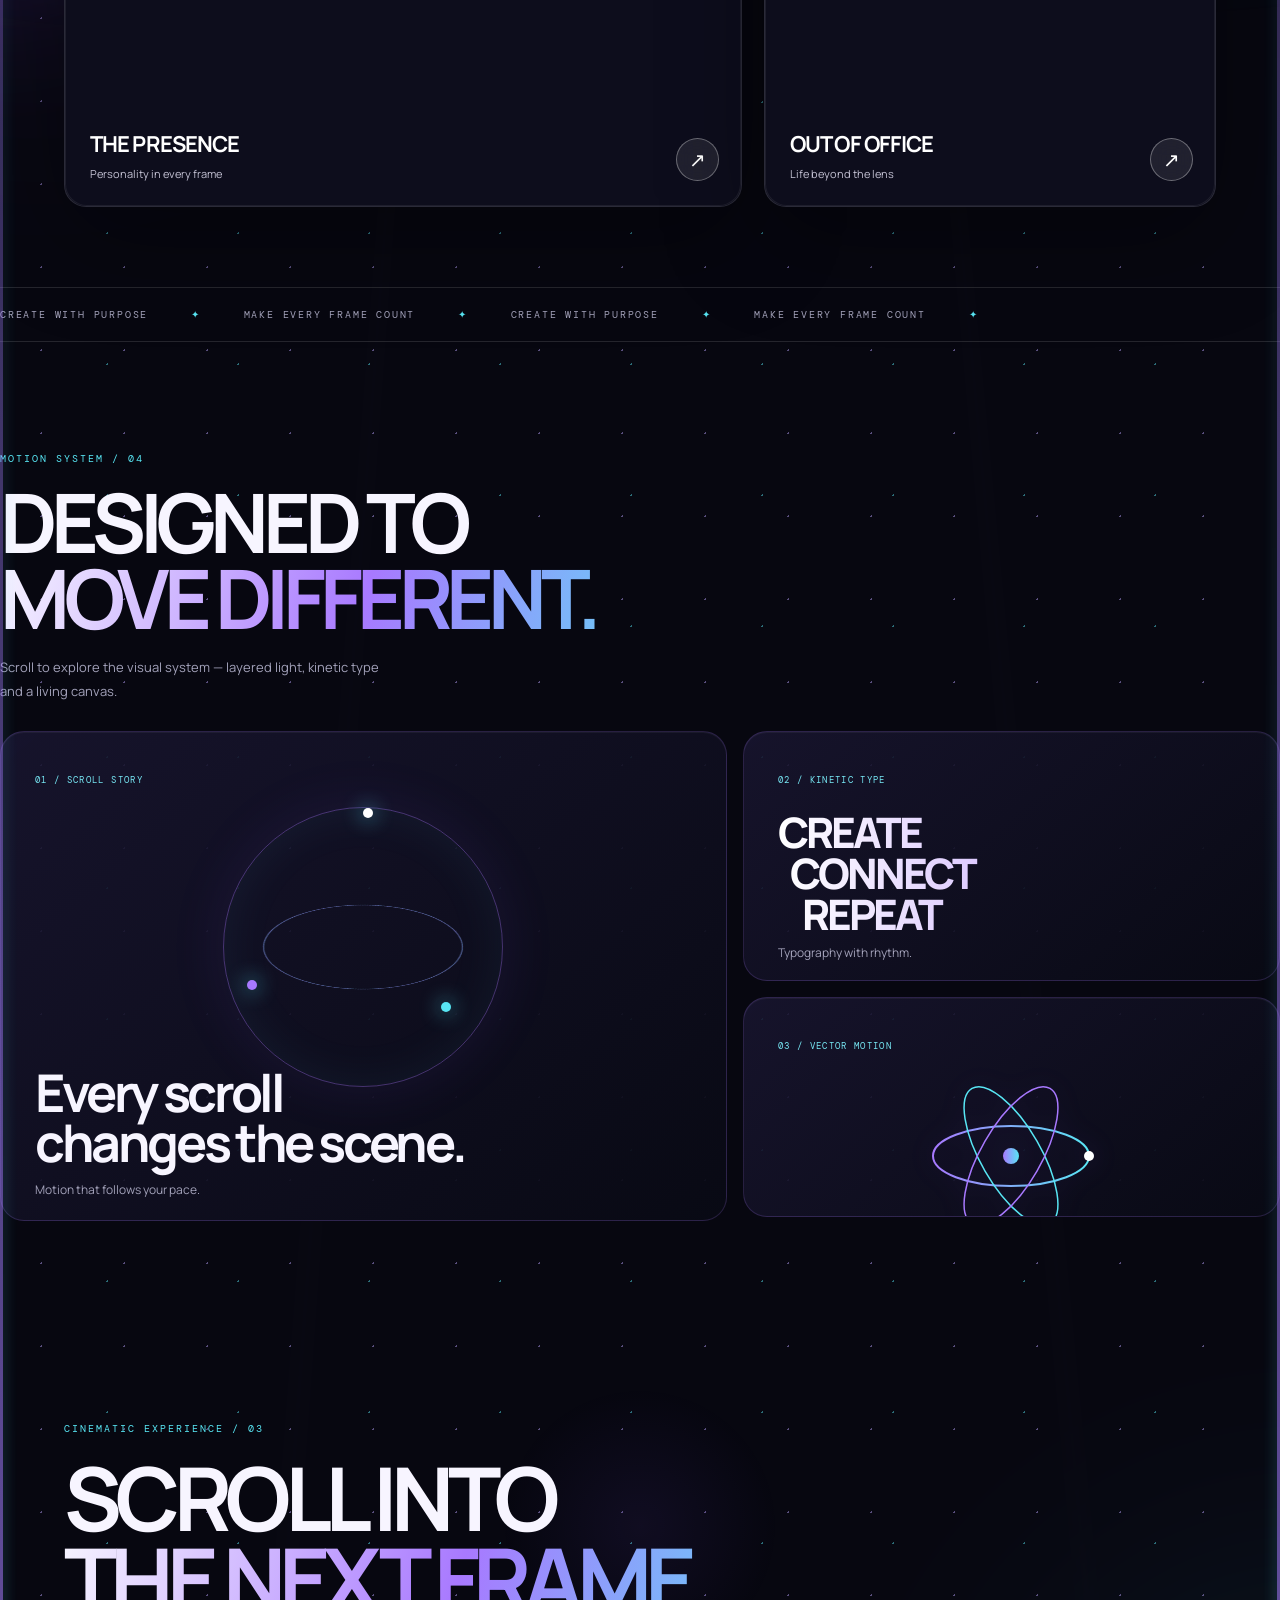
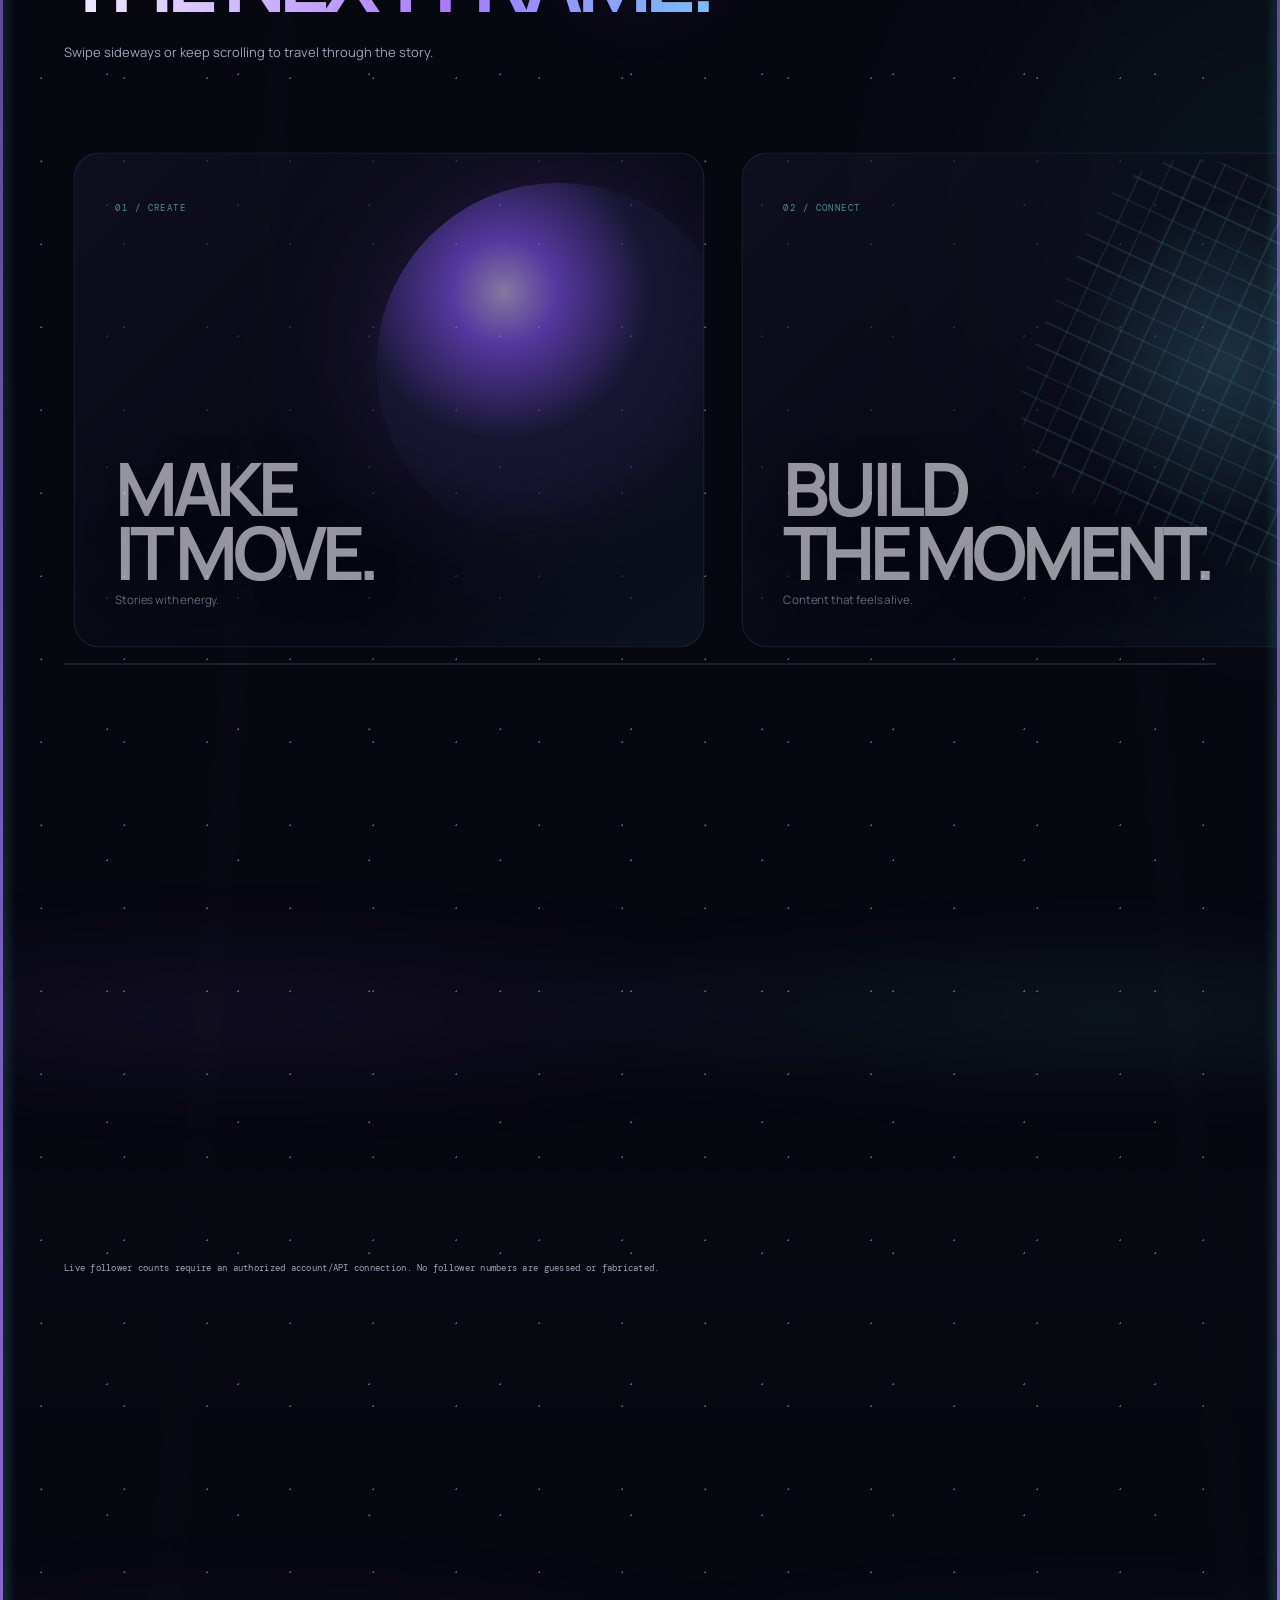
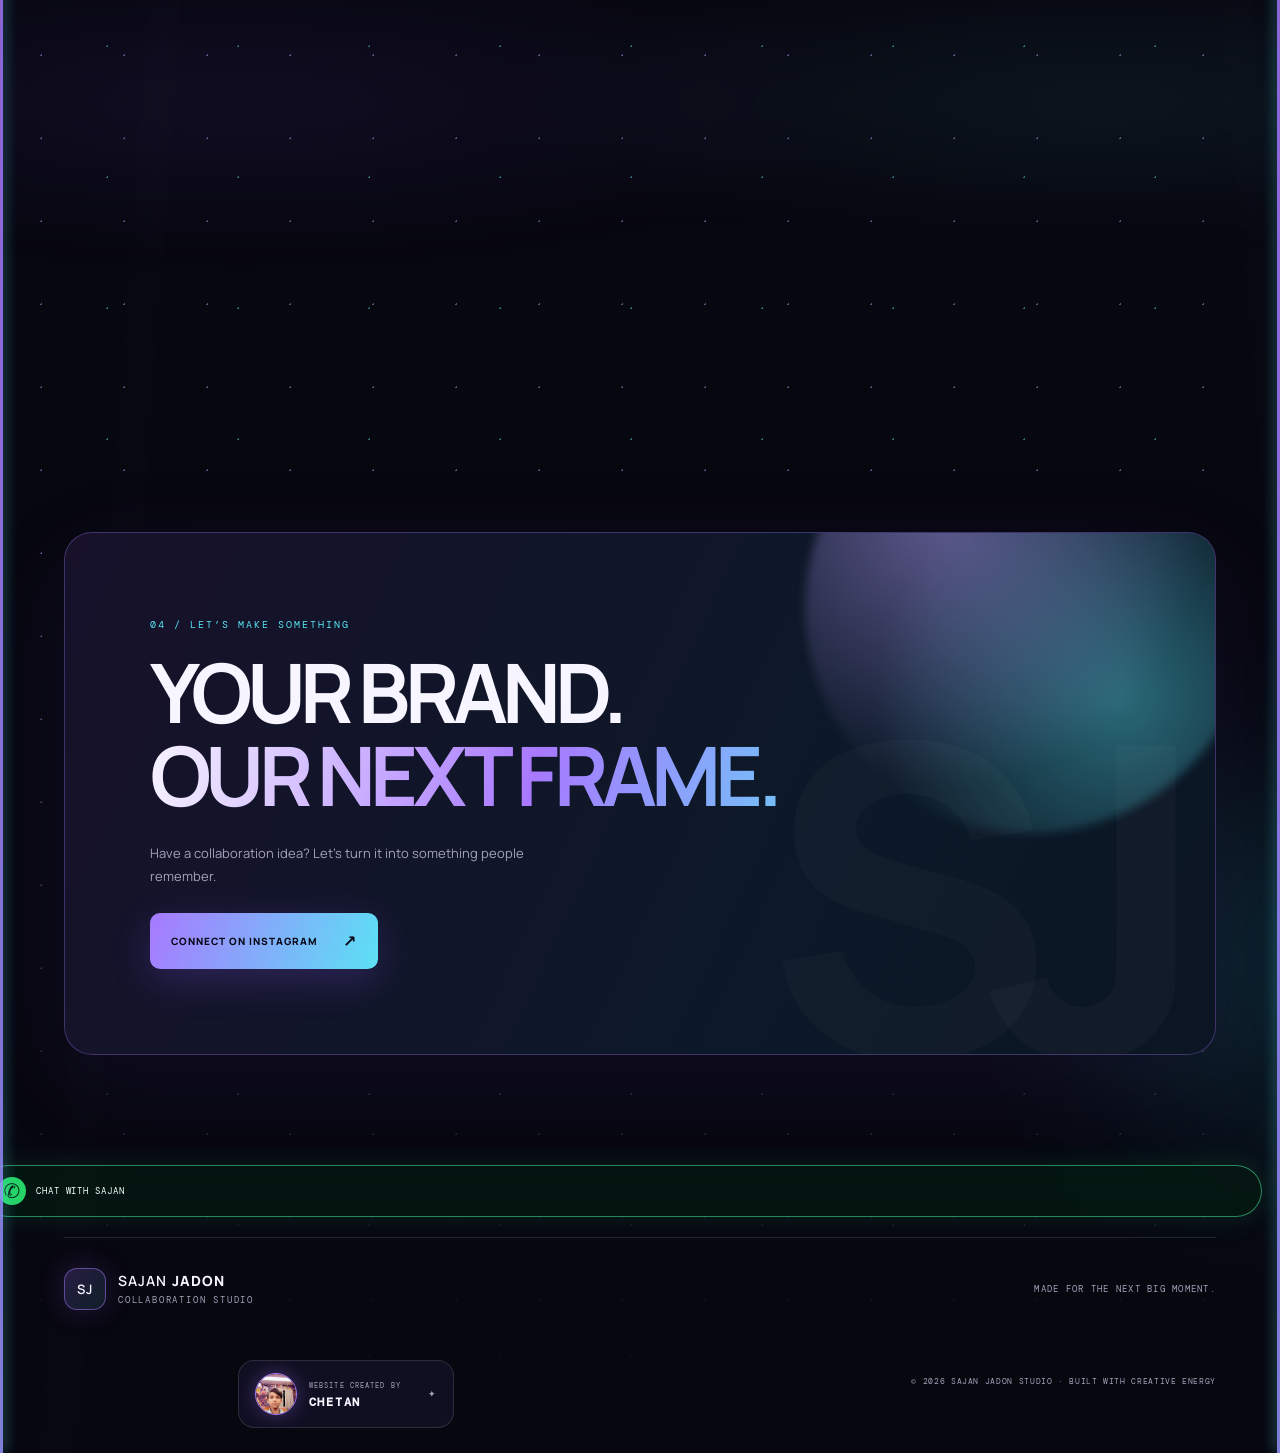
==== commit 3475863b: "Restore original site and add requested button and login effects" ====
--- a/index.html
+++ b/index.html
@@ -1,53 +1,138 @@
 <!doctype html>
 <html lang="en">
 <head>
-<meta charset="utf-8"><meta name="viewport" content="width=device-width,initial-scale=1">
-<meta name="theme-color" content="#070711">
-<title>SAJAN JADON® — Creative Collaboration Studio</title>
-<meta name="description" content="SAJAN JADON Creative Collaboration Studio — visual stories, creator portfolio, photography, videos and brand partnerships.">
-<link rel="preconnect" href="https://images.unsplash.com"><link rel="preconnect" href="https://fonts.googleapis.com"><link rel="preconnect" href="https://fonts.gstatic.com" crossorigin>
-<link href="https://fonts.googleapis.com/css2?family=DM+Sans:wght@400;500;600;700&family=Space+Grotesk:wght@400;500;600;700&display=swap" rel="stylesheet">
+<meta charset="utf-8">
+<meta name="viewport" content="width=device-width,initial-scale=1">
+<meta name="theme-color" content="#080812">
+<meta name="description" content="Sajan Jadon — premium creator portfolio, vlogs and brand collaborations.">
+<title>SAJAN JADON — Collaboration Studio</title>
 <link rel="stylesheet" href="style.css">
-<script src="https://cdn.jsdelivr.net/npm/appwrite@17.0.0"></script>
-<script defer src="config.js"></script><script defer src="app.js"></script><script defer src="motion.js"></script>
 </head>
 <body>
-<div class="noise"></div><div class="progress" id="progress"></div><div class="cursor-glow" id="cursorGlow"></div>
-<nav class="nav"><a class="brand magnetic" href="#top" aria-label="Sajan Jadon home">SAJAN<span>JADON</span><i>®</i></a><div class="navlinks"><a href="#work">Portfolio</a><a href="#about">Studio</a><a href="#collab">Collaborate</a></div><a class="nav-cta magnetic" href="#collab">Let's create <b>↗</b></a></nav>
-<main id="top">
-<header class="hero">
-  <div class="hero-orb orb-one"></div><div class="hero-orb orb-two"></div><div class="hero-grid"></div>
-  <div class="hero-content reveal">
-    <div class="eyebrow"><span class="pulse"></span> INDEPENDENT CREATOR <span class="eyebrow-divider">/</span> INDIA</div>
-    <h1>Ideas that<br>feel <span class="gradient">different.</span></h1>
-    <p class="hero-copy">A creative playground for bold visuals, digital stories and collaborations that deserve to be remembered.</p>
-    <div class="hero-actions"><a class="button primary magnetic" href="#work"><span>Explore the universe</span><b>↘</b><i class="button-shine"></i></a><a class="button ghost magnetic" href="#collab"><span>Work together</span><b>↗</b></a></div>
-    <div class="hero-tags"><span>VISUAL STORYTELLING</span><span>✳</span><span>CREATOR PARTNERSHIPS</span><span>✳</span><span>DIGITAL EXPERIENCES</span></div>
+<div class="intro-loader" id="introLoader" aria-hidden="true">
+  <div class="loader-orbit loader-orbit-a"></div><div class="loader-orbit loader-orbit-b"></div>
+  <div class="loader-monogram">SJ<span>®</span></div>
+  <div class="loader-line"><i></i></div><small>ENTER THE CREATIVE UNIVERSE</small>
+</div>
+<canvas id="cinematicCanvas" aria-hidden="true"></canvas><canvas id="scrollStoryCanvas" aria-hidden="true"></canvas><canvas id="ultraCanvas" aria-hidden="true"></canvas>
+<div class="scroll-film" aria-hidden="true"><div class="film-light film-light-a"></div><div class="film-light film-light-b"></div><div class="film-grid"></div></div>
+<div class="scroll-progress" id="scrollProgress" aria-hidden="true"></div>
+<div class="cursor-glow" aria-hidden="true"></div>
+<div class="fx-overlay" id="fxOverlay" aria-hidden="true"></div>
+<div class="fx-toast" id="fxToast" aria-live="polite">✦ NEON EFFECT</div>
+<div class="edge-energy edge-energy-left" aria-hidden="true"></div>
+<div class="edge-energy edge-energy-right" aria-hidden="true"></div>
+<div class="click-flash" id="clickFlash" aria-hidden="true"></div>
+<div class="effect-toast" id="effectToast" aria-live="polite">✦ EFFECT ACTIVATED</div>
+<div class="ambient ambient-a"></div><div class="ambient ambient-b"></div>
+<div class="particles" aria-hidden="true"></div>
+<header class="topbar">
+  <a class="brand" href="#home"><span class="brand-mark">SJ</span><span>SAJAN <b>JADON</b><small>COLLABORATION STUDIO</small></span></a>
+  <nav><a href="#work">Work</a><a href="#social-stats">Social Stats</a><a href="#about">About</a><a href="#collab">Collaborate</a></nav>
+  <button class="mode-toggle" id="modeToggle" aria-label="Toggle light and dark mode"><span class="mode-icon">☼</span><span class="mode-label">LIGHT MODE</span><i></i></button>
+  <a class="owner-quick-access video-login-button" id="ownerQuickAccess" href="./login.html" aria-label="Login">LOGIN</a><button class="menu-toggle" id="menuToggle" aria-label="Open menu">☰</button>
+</header>
+<main id="home">
+<section class="hero section-wrap">
+  <div class="hero-copy reveal">
+    <div class="eyebrow"><span class="live-dot"></span> CREATOR • VLOGGER • COLLABORATOR</div>
+    <h1>MAKE IT<br><span class="gradient-text">UNFORGETTABLE.</span></h1>
+    <p class="hero-sub">Stories that move people. Content that moves culture. Welcome to the creative world of Sajan Jadon.</p>
+    <div class="hero-actions"><a class="button button-primary magnetic" href="#collab">LET’S COLLABORATE <span>↗</span></a><a class="text-link" href="#work">EXPLORE THE WORK <span>↓</span></a></div>
+    <div class="hero-stats"><div><strong>CREATOR</strong><small>Original stories</small></div><div><strong>VLOGS</strong><small>Real moments</small></div><div><strong>BRANDS</strong><small>Fresh collabs</small></div></div>
   </div>
-  <div class="hero-art" aria-label="Creative visual collage">
-    <div class="art-ring ring-a"></div><div class="art-ring ring-b"></div>
-    <div class="art-card art-main tilt-card"><img src="https://images.unsplash.com/photo-1531058020387-3be344556be6?auto=format&fit=crop&w=1000&q=85" alt="Immersive live event lights"><span class="art-label">FRAME 001 <b>↗</b></span></div>
-    <div class="art-card art-small art-small-one tilt-card"><img src="https://images.unsplash.com/photo-1519608487953-e999c86e7455?auto=format&fit=crop&w=500&q=85" alt="Starry night sky"></div>
-    <div class="art-card art-small art-small-two tilt-card"><img src="https://images.unsplash.com/photo-1519608487953-e999c86e7455?auto=format&fit=crop&w=500&q=80" alt="Night sky detail"></div>
-    <div class="floating-chip chip-top">✦ <span>CREATE</span></div><div class="floating-chip chip-bottom"><span class="chip-dot"></span> AVAILABLE FOR COLLABS</div>
+  <div class="hero-stage hero-photo-stage" id="heroStage" aria-label="Sajan Jadon portrait with motion effects">
+    <div class="hero-photo-frame">
+      <img class="hero-portrait" src="./assets/sajan-1.png" alt="Sajan Jadon — portrait" fetchpriority="high" decoding="async" onerror="this.closest('.hero-photo-frame').classList.add('photo-load-error')">
+      <div class="hero-photo-shade"></div>
+      <div class="hero-photo-caption"><span>SAJAN JADON</span><small>CREATOR · VLOGGER · COLLABORATOR</small></div>
+      <span class="hero-photo-index">SJ / 01</span>
+    </div>
+    <div class="orbit orbit-one"></div><div class="orbit orbit-two"></div><div class="orbit orbit-three"></div>
+    <div class="floating-tag tag-top">✦ CONTENT WITH CHARACTER</div><div class="floating-tag tag-bottom">SCROLL TO EXPLORE <span>↓</span></div>
+    <span class="hero-side-note">REAL PEOPLE. REAL MOMENTS.</span>
   </div>
-  <div class="hero-bottom"><span>SCROLL TO DISCOVER ↓</span><span>EST. FOR BIG IDEAS</span><span>01 / 04</span></div>
-</header>
-<section class="ticker"><div>MAKE IT MATTER <b>✳</b> CREATE WITHOUT LIMITS <b>✳</b> MAKE IT MATTER <b>✳</b> CREATE WITHOUT LIMITS <b>✳</b> MAKE IT MATTER <b>✳</b> CREATE WITHOUT LIMITS <b>✳</b></div></section>
-<section class="section work-section" id="work"><div class="section-head reveal"><div><div class="eyebrow">01 / THE PORTFOLIO</div><h2>Selected <span class="gradient">visuals.</span></h2></div><p>Every image tells a story. Every frame has a pulse. Explore a few visual directions from the studio.</p></div>
-<div class="filters reveal"><button class="filter active" data-filter="all">All work <span>04</span></button><button class="filter" data-filter="image">Photography</button><button class="filter" data-filter="video">Video</button><button class="filter" data-filter="youtube">YouTube</button></div>
-<div id="gallery" class="gallery">
-<article class="work-card tilt-card" data-kind="image"><div class="work-media"><img src="https://images.unsplash.com/photo-1519608487953-e999c86e7455?auto=format&fit=crop&w=900&q=85" alt="Dreamlike night sky" loading="lazy"><div class="media-overlay"><span>VIEW PROJECT</span><b>↗</b></div><span class="work-type">PHOTOGRAPHY</span></div><div class="work-meta"><div><h3>After Hours</h3><p>Atmosphere · Visual study</p></div><span>01</span></div></article>
-<article class="work-card tilt-card" data-kind="image"><div class="work-media"><img src="https://images.unsplash.com/photo-1531058020387-3be344556be6?auto=format&fit=crop&w=900&q=85" alt="Immersive lights at a live event" loading="lazy"><div class="media-overlay"><span>VIEW PROJECT</span><b>↗</b></div><span class="work-type">EXPERIENCE</span></div><div class="work-meta"><div><h3>Electric Moments</h3><p>Light · Energy · Culture</p></div><span>02</span></div></article>
-<article class="work-card tilt-card" data-kind="image"><div class="work-media"><img src="https://images.unsplash.com/photo-1492684223066-81342ee5ff30?auto=format&fit=crop&w=900&q=85" alt="Concert crowd under colorful stage lights" loading="lazy"><div class="media-overlay"><span>VIEW PROJECT</span><b>↗</b></div><span class="work-type">LIVE CULTURE</span></div><div class="work-meta"><div><h3>In The Moment</h3><p>People · Motion · Sound</p></div><span>03</span></div></article>
-<article class="work-card tilt-card" data-kind="image"><div class="work-media"><img src="https://images.unsplash.com/photo-1519608487953-e999c86e7455?auto=format&fit=crop&w=900&q=85" alt="Blue and violet night sky" loading="lazy"><div class="media-overlay"><span>VIEW PROJECT</span><b>↗</b></div><span class="work-type">VISUAL DIARY</span></div><div class="work-meta"><div><h3>Somewhere Else</h3><p>Dreams · Color · Escape</p></div><span>04</span></div></article>
-</div><p class="demo-note">Portfolio preview images are illustrative samples. Add your own work from the Owner Studio after cloud setup.</p>
+  <div class="edge-label edge-left">CREATIVITY IN MOTION — 2026</div><div class="edge-label edge-right">DESIGNED TO STAND OUT</div>
+  <div class="scroll-cue"><span></span> SCROLL TO DISCOVER</div>
 </section>
-<section class="manifesto" id="about"><div class="manifesto-shape"></div><div class="manifesto-inner reveal"><div class="eyebrow">02 / THE STUDIO MINDSET</div><h2>Not here to blend in.<br><span class="gradient">Here to leave a mark.</span></h2><p>We turn ideas into visual experiences with a little more courage, a little more feeling, and a lot more attention to detail. This is a home for creative experiments and meaningful collaborations.</p><div class="stats"><div><strong data-count="01">01</strong><span>Bold vision</span></div><div><strong>∞</strong><span>Ideas to explore</span></div><div><strong>100%</strong><span>Creative energy</span></div></div></div></section>
-<section class="process-section"><div class="section-head reveal"><div><div class="eyebrow">03 / HOW WE MAKE IT</div><h2>Simple idea.<br><span class="gradient">Big energy.</span></h2></div><p>From first message to final frame, every step is made to feel thoughtful and effortless.</p></div><div class="process-grid"><article class="process-card reveal"><span>01 / DISCOVER</span><div class="process-icon">⌕</div><h3>Find the spark.</h3><p>We start with the idea, the audience and the feeling you want to create.</p></article><article class="process-card reveal"><span>02 / CREATE</span><div class="process-icon">✳</div><h3>Make it real.</h3><p>Build the concept into a visual story with character, rhythm and purpose.</p></article><article class="process-card reveal"><span>03 / LAUNCH</span><div class="process-icon">↗</div><h3>Put it out there.</h3><p>Share the work with the world and make the next idea even better.</p></article></div></section>
-<section class="collab-section" id="collab"><div class="collab-card"><div class="collab-copy reveal"><div class="eyebrow">04 / OPEN FOR COLLABORATIONS</div><h2>Got a good<br><span class="gradient">feeling?</span></h2><p>Brand promotions, creator partnerships, creative campaigns and unusual ideas are all welcome.</p><div class="contact-note"><span class="contact-orb"></span><span>Tell us what you're building.<br><b>Let's make it count.</b></span></div></div><form id="collabForm" class="reveal"><label>Your name<input name="name" required maxlength="100" placeholder="Your name"></label><label>Email or contact<input name="contact" required maxlength="160" placeholder="How can we reach you?"></label><label>Collaboration type<select name="type"><option>Brand promotion</option><option>Creator collaboration</option><option>Video project</option><option>Other idea</option></select></label><label>Project details<textarea name="message" required maxlength="3000" rows="4" placeholder="Tell us a little about the project…"></textarea></label><button class="button primary full magnetic" type="submit"><span>Send an enquiry</span><b>↗</b><i class="button-shine"></i></button><p id="formStatus" class="form-status"></p></form></div></section>
+<section class="work section-wrap" id="work">
+  <div class="section-head reveal"><div><div class="eyebrow">01 / SELECTED MOMENTS</div><h2>SAJAN’S <span class="gradient-text">BEST.</span></h2></div><p>Real moments. Distinct energy.<br>Tap a photo for a cinematic shine effect.</p></div>
+  <div class="gallery">
+    <button class="photo-card card-wide reveal tilt" data-image="assets/sajan-1.png" aria-label="Open Sajan Jadon photo one"><img src="./assets/sajan-1.png" alt="Sajan Jadon portrait" onerror="this.parentElement.classList.add('missing-photo')" loading="eager" decoding="async"><span class="card-index">01 / PORTRAIT</span><span class="card-caption"><b>THE PRESENCE</b><small>Personality in every frame</small></span><span class="card-arrow">↗</span><span class="shine"></span></button>
+    <button class="photo-card card-tall reveal tilt" data-image="assets/sajan-2.jpg" aria-label="Open Sajan Jadon photo two"><img src="./assets/sajan-2.jpg" alt="Sajan Jadon outdoors" onerror="this.parentElement.classList.add('missing-photo')" loading="eager" decoding="async"><span class="card-index">02 / OUTDOORS</span><span class="card-caption"><b>OUT OF OFFICE</b><small>Life beyond the lens</small></span><span class="card-arrow">↗</span><span class="shine"></span></button>
+  </div>
+  <div class="marquee" aria-hidden="true"><div>CREATE WITH PURPOSE <span>✦</span> MAKE EVERY FRAME COUNT <span>✦</span> CREATE WITH PURPOSE <span>✦</span> MAKE EVERY FRAME COUNT <span>✦</span></div></div>
+</section>
+
+
+
+<section class="motion-lab section-wrap" id="motion-lab">
+  <div class="motion-lab-head" data-reveal>
+    <span class="eyebrow">MOTION SYSTEM / 04</span>
+    <h2 class="motion-title">DESIGNED TO<br><span class="gradient-text">MOVE DIFFERENT.</span></h2>
+    <p>Scroll to explore the visual system — layered light, kinetic type and a living canvas.</p>
+  </div>
+  <div class="motion-bento">
+    <article class="motion-tile motion-tile-main" data-reveal>
+      <div class="motion-orbit" aria-hidden="true"><i></i><b></b><em></em></div>
+      <span class="tile-label">01 / SCROLL STORY</span><h3>Every scroll<br>changes the scene.</h3><p>Motion that follows your pace.</p>
+    </article>
+    <article class="motion-tile motion-tile-type" data-reveal>
+      <span class="tile-label">02 / KINETIC TYPE</span><div class="type-stack" aria-hidden="true"><span>CREATE</span><span>CONNECT</span><span>REPEAT</span></div><p>Typography with rhythm.</p>
+    </article>
+    <article class="motion-tile motion-tile-lottie" data-reveal>
+      <span class="tile-label">03 / VECTOR MOTION</span><svg class="lottie-like" viewBox="0 0 240 180" role="img" aria-label="Animated vector orbit"><defs><linearGradient id="orbitGradient"><stop stop-color="#a879ff"/><stop offset="1" stop-color="#58e6f4"/></linearGradient></defs><ellipse cx="120" cy="90" rx="78" ry="30" fill="none" stroke="url(#orbitGradient)" stroke-width="2"/><ellipse cx="120" cy="90" rx="78" ry="30" fill="none" stroke="#58e6f4" stroke-width="1.5" transform="rotate(60 120 90)"/><ellipse cx="120" cy="90" rx="78" ry="30" fill="none" stroke="#a879ff" stroke-width="1.5" transform="rotate(-60 120 90)"/><circle cx="198" cy="90" r="5" fill="#fff"/><circle cx="120" cy="90" r="8" fill="url(#orbitGradient)"/></svg><p>Lightweight, vector-based animation.</p>
+    </article>
+  </div>
+</section>
+
+<section class="cinema-rail-section" id="cinema-rail">
+  <div class="cinema-rail-head"><span class="eyebrow">CINEMATIC EXPERIENCE / 03</span><h2>SCROLL INTO<br><span class="gradient-text">THE NEXT FRAME.</span></h2><p>Swipe sideways or keep scrolling to travel through the story.</p></div>
+  <div class="cinema-rail" id="cinemaRail" aria-label="Cinematic horizontal gallery">
+    <article class="rail-panel rail-panel-one"><span class="rail-index">01 / CREATE</span><div class="rail-orb"></div><h3>MAKE<br>IT MOVE.</h3><p>Stories with energy.</p></article>
+    <article class="rail-panel rail-panel-two"><span class="rail-index">02 / CONNECT</span><div class="rail-grid-art"></div><h3>BUILD<br>THE MOMENT.</h3><p>Content that feels alive.</p></article>
+    <article class="rail-panel rail-panel-three"><span class="rail-index">03 / REPEAT</span><div class="rail-ring-art"></div><h3>STAY<br>UNFORGETTABLE.</h3><p>One frame at a time.</p></article>
+  </div>
+  <div class="rail-progress"><span id="railProgress"></span></div>
+</section>
+
+<section class="social-stats section-wrap" id="social-stats">
+  <div class="section-head reveal"><div><div class="eyebrow">02 / SOCIAL PRESENCE</div><h2>THE <span class="gradient-text">NUMBERS.</span></h2></div><p>Follow the journey across social platforms.<br>Live counts appear when account data is connected.</p></div>
+  <div class="stats-grid">
+    <a class="social-stat-card instagram-stat reveal" href="https://www.instagram.com/sajan_jadon_vlogs/" target="_blank" rel="noopener">
+      <span class="stat-platform"><span class="platform-icon instagram-icon">◎</span> INSTAGRAM</span>
+      <strong class="stat-value" data-count="instagram">Connect for live count</strong>
+      <span class="stat-description">Followers</span>
+      <span class="stat-action">VIEW PROFILE <b>↗</b></span>
+      <span class="stat-glow"></span>
+    </a>
+    <a class="social-stat-card facebook-stat reveal" href="https://www.facebook.com/" target="_blank" rel="noopener">
+      <span class="stat-platform"><span class="platform-icon facebook-icon">f</span> FACEBOOK</span>
+      <strong class="stat-value" data-count="facebook">Connect for live count</strong>
+      <span class="stat-description">Page followers</span>
+      <span class="stat-action">OPEN FACEBOOK <b>↗</b></span>
+      <span class="stat-glow"></span>
+    </a>
+  </div>
+  <p class="stats-note">Live follower counts require an authorized account/API connection. No follower numbers are guessed or fabricated.</p>
+</section>
+
+<section class="about section-wrap" id="about">
+  <div class="about-visual reveal"><div class="about-ring"></div><div class="about-glass"><span>THE CREATOR’S MINDSET</span><strong>STAY<br><em>REAL.</em><br>STAY<br>ICONIC.</strong><small>AUTHENTICITY IS THE EFFECT.</small></div><span class="about-float">✳</span></div>
+  <div class="about-copy reveal"><div class="eyebrow">03 / THE VISION</div><h2>NOT JUST A<br><span class="gradient-text">PROFILE.</span><br>A POINT OF VIEW.</h2><p>From everyday moments to standout stories, Sajan’s space is built around personality, connection and content that feels real.</p><div class="feature-list"><div><span>01</span><b>Creator-first storytelling</b><i>↗</i></div><div><span>02</span><b>Fresh brand collaborations</b><i>↗</i></div><div><span>03</span><b>Moments worth remembering</b><i>↗</i></div></div></div>
+</section>
+<section class="collab section-wrap" id="collab">
+  <div class="collab-panel reveal"><div class="collab-orb"></div><div class="eyebrow">04 / LET’S MAKE SOMETHING</div><h2>YOUR BRAND.<br><span class="gradient-text">OUR NEXT FRAME.</span></h2><p>Have a collaboration idea? Let’s turn it into something people remember.</p><a class="button button-primary magnetic" href="https://www.instagram.com/sajan_jadon_vlogs/" target="_blank" rel="noopener">CONNECT ON INSTAGRAM <span>↗</span></a><span class="panel-watermark">SJ</span></div>
+</section>
+
+<a class="whatsapp-float" id="whatsappFloat" href="https://wa.me/918447755145?text=Hi%20Sajan%2C%20I%20want%20to%20collaborate." target="_blank" rel="noopener" aria-label="Chat with Sajan Jadon on WhatsApp"><span class="wa-icon">✆</span><span class="wa-label">CHAT WITH SAJAN</span><i></i></a>
 </main>
-<footer><a class="brand" href="#top">SAJAN<span>JADON</span><i>®</i></a><span class="footer-tag">A CREATIVE STUDIO FOR BIG IDEAS.</span><a href="login.html" class="owner-link video-neon-btn" href="login.html">LOGIN ↗</a><span class="creator-credit">Created with care by <b>CHETAN</b> ✳</span><span class="copyright">© <span id="year"></span> SAJAN JADON</span></footer>
-<div class="lightbox" id="lightbox" aria-hidden="true"><button class="lightbox-close" aria-label="Close image">×</button><img src="" alt=""><div class="lightbox-caption"></div></div>
-<div class="toast" id="toast">✦ Nice click!</div>
+<footer class="footer section-wrap">
+  <a class="brand footer-brand" href="#home"><span class="brand-mark">SJ</span><span>SAJAN <b>JADON</b><small>COLLABORATION STUDIO</small></span></a>
+  <div class="footer-note">MADE FOR THE NEXT BIG MOMENT.</div>
+  <div class="creator-credit"><img src="./assets/chetan.jpg" alt="Chetan creator credit photo" onerror="this.style.display='none'" loading="lazy" decoding="async"><span><small>WEBSITE CREATED BY</small><b>CHETAN</b></span><span class="credit-star">✦</span></div>
+  <div class="copyright">© 2026 SAJAN JADON STUDIO · BUILT WITH CREATIVE ENERGY</div>
+</footer>
+
+<script defer src="script.js"></script>
 </body></html>
--- a/style.css
+++ b/style.css
@@ -1,44 +1,533 @@
-:root{--bg:#070711;--panel:#11111e;--text:#f6f5ff;--muted:#a5a3b7;--line:rgba(255,255,255,.12);--violet:#a78bfa;--cyan:#67e8f9;--pink:#fb7185}*{box-sizing:border-box}html{scroll-behavior:smooth;scroll-padding-top:90px}body{margin:0;background:var(--bg);color:var(--text);font-family:Inter,Arial,sans-serif;overflow-x:hidden}a{color:inherit;text-decoration:none}button,input,textarea,select{font:inherit}.progress{position:fixed;z-index:20;top:0;left:0;height:3px;width:0;background:linear-gradient(90deg,var(--violet),var(--cyan),var(--pink))}.nav{height:82px;padding:0 6vw;display:flex;align-items:center;justify-content:space-between;border-bottom:1px solid var(--line);position:sticky;top:0;z-index:15;background:rgba(7,7,17,.82);backdrop-filter:blur(18px)}.brand{font-family:"Space Grotesk",sans-serif;font-size:17px;font-weight:800;letter-spacing:-.8px}.brand span{color:var(--violet);margin-left:5px}.brand i{font-size:8px;vertical-align:top;margin-left:3px;color:var(--muted)}.navlinks{display:flex;gap:32px;color:var(--muted);font-size:13px}.navlinks a:hover,.owner-link:hover{color:white}.nav-cta{font-size:13px;font-weight:700;border:1px solid var(--line);padding:12px 17px;border-radius:100px}.nav-cta b{margin-left:10px;color:var(--cyan)}.hero{min-height:690px;padding:130px 9vw 35px;position:relative;display:flex;flex-direction:column;align-items:flex-start;overflow:hidden}.hero-glow{position:absolute;width:600px;height:600px;right:-70px;top:0;background:radial-gradient(circle,rgba(124,58,237,.24),rgba(34,211,238,.06) 38%,transparent 70%);pointer-events:none}.eyebrow{font-size:10px;letter-spacing:2.3px;font-weight:700;color:var(--cyan);text-transform:uppercase;position:relative}.pulse{display:inline-block;width:7px;height:7px;border-radius:50%;background:#86efac;box-shadow:0 0 15px #86efac;margin-right:10px}.hero h1,.manifesto h2,.collab-card h2,.login-card h1{font-family:"Space Grotesk",sans-serif;font-size:clamp(58px,10vw,130px);line-height:.94;letter-spacing:-.085em;margin:32px 0 22px;position:relative}.gradient{background:linear-gradient(100deg,#c4b5fd 8%,#67e8f9 48%,#f9a8d4 92%);-webkit-background-clip:text;background-clip:text;color:transparent}.hero-copy{font-size:17px;line-height:1.8;color:var(--muted);max-width:470px}.hero-actions{display:flex;gap:13px;margin-top:27px;flex-wrap:wrap}.button{display:inline-flex;align-items:center;justify-content:center;gap:22px;padding:15px 20px;border-radius:12px;border:1px solid transparent;font-size:13px;font-weight:700;cursor:pointer;transition:transform .25s,box-shadow .25s,border-color .25s}.button:hover{transform:translateY(-3px);box-shadow:0 10px 35px rgba(167,139,250,.17)}.primary{background:linear-gradient(110deg,#c4b5fd,#67e8f9);color:#080816}.ghost{background:rgba(255,255,255,.025);border-color:var(--line);color:var(--text)}.hero-bottom{width:100%;display:flex;justify-content:space-between;gap:18px;margin-top:auto;padding-top:80px;color:#77758e;font-size:9px;letter-spacing:1.4px}.ticker{overflow:hidden;border-block:1px solid var(--line);padding:19px 0;color:#b6a6f8;font-size:12px;font-weight:700;letter-spacing:2.5px;white-space:nowrap}.ticker div{width:max-content;animation:marquee 34s linear infinite}@keyframes marquee{to{transform:translateX(-50%)}}.section{padding:115px 8vw}.section-head{display:flex;justify-content:space-between;align-items:flex-end;gap:35px;margin-bottom:45px}.section-head h2,.dashboard h1{font-family:"Space Grotesk",sans-serif;font-size:clamp(42px,6vw,75px);letter-spacing:-.07em;line-height:1;margin:20px 0 0}.section-head>p{max-width:300px;color:var(--muted);line-height:1.8;font-size:13px}.filters{display:flex;gap:9px;flex-wrap:wrap;margin-bottom:25px}.filter{border:1px solid var(--line);background:transparent;color:var(--muted);padding:10px 15px;border-radius:100px;cursor:pointer;font-size:12px}.filter.active,.filter:hover{background:var(--text);color:var(--bg)}.gallery{display:grid;grid-template-columns:repeat(3,minmax(0,1fr));gap:18px}.work-card{border:1px solid var(--line);background:linear-gradient(145deg,rgba(255,255,255,.055),rgba(255,255,255,.015));border-radius:19px;overflow:hidden;transition:transform .35s,border-color .35s}.work-card:hover{transform:translateY(-7px) rotateX(1deg);border-color:rgba(167,139,250,.55)}.work-media{aspect-ratio:4/4.6;position:relative;overflow:hidden;background:#151523}.work-media img,.work-media video,.work-media iframe{width:100%;height:100%;object-fit:cover;border:0;display:block}.work-media img{transition:transform .6s}.work-card:hover img{transform:scale(1.05)}.work-type{position:absolute;top:13px;left:13px;border:1px solid rgba(255,255,255,.2);background:rgba(8,8,20,.65);backdrop-filter:blur(12px);padding:7px 10px;border-radius:100px;font-size:9px;text-transform:uppercase;letter-spacing:1px}.work-meta{padding:19px;display:flex;justify-content:space-between;gap:15px}.work-meta h3{font-size:15px;margin:0 0 8px}.work-meta p{font-size:11px;color:var(--muted);margin:0;line-height:1.6}.work-meta>span{color:var(--cyan)}.empty-state{grid-column:1/-1;text-align:center;border:1px dashed var(--line);border-radius:20px;padding:70px 20px;color:var(--muted)}.empty-state h3{color:var(--text);font-size:21px}.empty-icon{font-size:35px;color:var(--violet)}.loader{width:26px;height:26px;border:2px solid var(--line);border-top-color:var(--cyan);border-radius:50%;animation:spin .8s linear infinite;margin:auto}@keyframes spin{to{transform:rotate(360deg)}}.media-placeholder{height:100%;display:grid;place-items:center;background:radial-gradient(circle at 25% 20%,rgba(124,58,237,.5),transparent 40%),linear-gradient(145deg,#16162a,#090912);font-family:"Space Grotesk";font-size:16px;letter-spacing:2px}.media-placeholder span{color:var(--cyan);font-size:45px}.manifesto{padding:125px 12vw;background:radial-gradient(ellipse at 80% 50%,rgba(124,58,237,.13),transparent 45%),#0b0b17;border-block:1px solid var(--line)}.manifesto h2,.collab-card h2{font-size:clamp(52px,8vw,100px)}.manifesto>p{max-width:590px;color:var(--muted);line-height:1.9;font-size:15px}.stats{display:flex;gap:clamp(35px,8vw,100px);margin-top:60px}.stats div{display:flex;flex-direction:column;gap:10px}.stats strong{font-family:"Space Grotesk";font-size:36px}.stats span{font-size:11px;color:var(--muted)}.collab-section{padding:110px 8vw}.collab-card{display:grid;grid-template-columns:1fr 1fr;gap:9vw;padding:clamp(25px,5vw,70px);border:1px solid var(--line);border-radius:28px;background:radial-gradient(ellipse at 10% 10%,rgba(124,58,237,.14),transparent 48%),#0c0c18}.collab-card h2{font-size:clamp(45px,6vw,78px);margin:25px 0}.collab-card>div>p,.contact-note{color:var(--muted);line-height:1.8;font-size:14px;max-width:360px}.contact-note{border-top:1px solid var(--line);margin-top:40px;padding-top:20px;font-size:12px}form{display:flex;flex-direction:column;gap:17px}label{display:flex;flex-direction:column;gap:8px;font-size:11px;color:#cfcede;font-weight:600}input,textarea,select{width:100%;border:1px solid var(--line);background:rgba(255,255,255,.035);color:var(--text);border-radius:10px;padding:13px 14px;outline:none;font-size:13px}select option{background:#11111e}input:focus,textarea:focus,select:focus{border-color:var(--violet);box-shadow:0 0 0 3px rgba(167,139,250,.1)}textarea{resize:vertical}.full{width:100%}.form-status{font-size:12px;color:var(--cyan);min-height:15px;line-height:1.6}footer{padding:28px 6vw;display:flex;justify-content:space-between;align-items:center;gap:20px;border-top:1px solid var(--line);color:var(--muted);font-size:10px}.owner-link{font-size:10px}.login-body{min-height:100vh;display:grid;place-items:center;padding:35px 20px;background:radial-gradient(ellipse at 50% 20%,rgba(124,58,237,.2),transparent 45%),var(--bg)}.login-brand{position:absolute;top:32px;left:6vw}.login-card{width:min(100%,440px);padding:42px;border:1px solid var(--line);border-radius:22px;background:rgba(17,17,30,.82);box-shadow:0 30px 100px rgba(0,0,0,.3)}.login-card h1{font-size:65px;margin:22px 0 15px}.login-card>p{color:var(--muted);font-size:13px;margin-bottom:28px}.back-link{font-size:12px;color:var(--muted)}.studio-body{min-height:100vh}.owner-badge{color:var(--cyan);font-size:10px;letter-spacing:2px}.dashboard{padding:65px 6vw}.notice{margin:30px 0;padding:17px 20px;border:1px solid rgba(103,232,249,.25);background:rgba(103,232,249,.05);border-radius:12px;color:var(--muted);font-size:12px;line-height:1.7}.notice strong{color:var(--cyan)}.dashboard-grid{display:grid;grid-template-columns:minmax(0,.9fr) minmax(0,1.1fr);gap:20px}.panel{border:1px solid var(--line);border-radius:18px;background:rgba(255,255,255,.025);padding:25px;min-width:0}.panel h2{font-family:"Space Grotesk";font-size:25px;margin:15px 0 22px}.muted,small{color:var(--muted);font-size:11px;line-height:1.7}.admin-gallery{display:flex;flex-direction:column;gap:10px;max-height:550px;overflow:auto}.admin-row{display:flex;justify-content:space-between;align-items:center;gap:12px;padding:13px;border:1px solid var(--line);border-radius:10px}.admin-row strong,.admin-row small{display:block}.admin-row strong{font-size:12px;margin-bottom:5px}.delete-btn{border:1px solid rgba(251,113,133,.3);background:rgba(251,113,133,.08);color:#fda4af;border-radius:8px;padding:8px 10px;font-size:10px;cursor:pointer}.enquiry-panel{margin-top:20px}.enquiry{padding:15px 0;border-bottom:1px solid var(--line)}.enquiry strong,.enquiry span,.enquiry small{display:block}.enquiry strong{font-size:13px}.enquiry span,.enquiry small{font-size:10px;color:var(--muted);margin-top:5px}.enquiry p{font-size:12px;line-height:1.7;color:#d6d4e4;overflow-wrap:anywhere}@media(max-width:850px){.hero{padding:100px 7vw 30px;min-height:650px}.gallery{grid-template-columns:repeat(2,minmax(0,1fr))}.collab-card{grid-template-columns:1fr;gap:40px}.dashboard-grid{grid-template-columns:1fr}.section-head{align-items:flex-start;flex-direction:column;gap:10px}.section-head>p{margin:0}.nav{padding:0 5vw}.navlinks{gap:15px}.section{padding:85px 6vw}.collab-section{padding:80px 5vw}}@media(max-width:520px){.nav{height:70px}.navlinks{display:none}.nav-cta{padding:10px 12px;font-size:11px}.hero{min-height:610px;padding-top:100px}.hero h1{font-size:64px}.hero-copy{font-size:14px}.hero-bottom{font-size:8px;flex-wrap:wrap;padding-top:65px}.hero-bottom span:last-child{width:100%}.gallery{grid-template-columns:1fr}.work-media{aspect-ratio:4/3.8}.stats{gap:25px;flex-wrap:wrap}.stats strong{font-size:30px}.manifesto{padding:85px 7vw}.collab-section{padding:60px 4vw}.collab-card{padding:24px 18px}.login-card{padding:28px 22px}footer{flex-wrap:wrap}footer>span:nth-child(2){display:none}.dashboard{padding:40px 4vw}.panel{padding:18px}}
-/* PREMIUM MOTION UPGRADE */
-:root{--bg:#060610;--violet:#b8a2ff;--cyan:#7df9ff;--pink:#ff9ad5}
-body{font-family:"DM Sans",Inter,Arial,sans-serif;background:radial-gradient(ellipse at 80% 0%,rgba(90,55,180,.12),transparent 36%),#060610}
-.noise{position:fixed;inset:0;z-index:30;pointer-events:none;opacity:.035;background-image:url("data:image/svg+xml,%3Csvg viewBox='0 0 180 180' xmlns='http://www.w3.org/2000/svg'%3E%3Cfilter id='n'%3E%3CfeTurbulence type='fractalNoise' baseFrequency='.8' numOctaves='3' stitchTiles='stitch'/%3E%3C/filter%3E%3Crect width='100%25' height='100%25' filter='url(%23n)' opacity='.65'/%3E%3C/svg%3E")}
-.cursor-glow{position:fixed;z-index:0;pointer-events:none;left:0;top:0;width:260px;height:260px;border-radius:50%;background:radial-gradient(circle,rgba(116,90,255,.12),transparent 70%);will-change:transform}
-.nav{border-bottom-color:rgba(255,255,255,.075)}.hero{min-height:760px;padding-top:120px;display:grid;grid-template-columns:1.05fr .95fr;align-items:center;column-gap:2vw;isolation:isolate}.hero-content{position:relative;z-index:2}.hero h1{font-size:clamp(64px,8.6vw,120px);line-height:.9;letter-spacing:-.09em;margin:35px 0 25px}.hero-copy{max-width:440px}.hero-orb{position:absolute;z-index:-1;border-radius:50%;filter:blur(2px);pointer-events:none}.orb-one{width:440px;height:440px;top:40px;right:10%;background:radial-gradient(circle at 35% 35%,rgba(111,76,255,.28),rgba(43,203,255,.06) 55%,transparent 72%);animation:orbFloat 10s ease-in-out infinite alternate}.orb-two{width:240px;height:240px;bottom:40px;right:32%;background:radial-gradient(circle,rgba(255,106,196,.13),transparent 70%);animation:orbFloat 8s ease-in-out infinite alternate-reverse}.hero-grid{position:absolute;inset:0;z-index:-2;opacity:.12;background-image:linear-gradient(rgba(255,255,255,.08) 1px,transparent 1px),linear-gradient(90deg,rgba(255,255,255,.08) 1px,transparent 1px);background-size:64px 64px;mask-image:linear-gradient(to bottom,black,transparent 85%)}@keyframes orbFloat{to{transform:translate3d(25px,-25px,0) scale(1.08)}}.hero-art{height:480px;position:relative;perspective:1000px}.art-ring{position:absolute;border:1px solid rgba(191,174,255,.23);border-radius:50%;inset:4% 2% 3% 3%;transform:rotate(-22deg);animation:ringSpin 34s linear infinite}.ring-b{inset:14% -4% 12% 13%;border-color:rgba(103,232,249,.2);transform:rotate(32deg);animation-direction:reverse;animation-duration:42s}@keyframes ringSpin{to{rotate:360deg}}.art-card{position:absolute;overflow:hidden;border:1px solid rgba(255,255,255,.2);border-radius:22px;box-shadow:0 35px 90px rgba(0,0,0,.42);transform-style:preserve-3d}.art-card img{width:100%;height:100%;object-fit:cover;display:block;filter:saturate(.9)}.art-main{width:65%;height:78%;left:15%;top:10%;transform:rotate(-7deg)}.art-main:after{content:"";position:absolute;inset:0;background:linear-gradient(180deg,transparent 50%,rgba(4,4,14,.75))}.art-label{position:absolute;z-index:1;bottom:18px;left:20px;right:20px;display:flex;justify-content:space-between;font-size:10px;letter-spacing:2px}.art-label b{color:var(--cyan)}.art-small{width:30%;height:32%;border-radius:16px}.art-small-one{right:0;top:13%;transform:rotate(8deg)}.art-small-two{left:0;bottom:6%;transform:rotate(8deg)}.floating-chip{position:absolute;z-index:3;border:1px solid rgba(255,255,255,.18);background:rgba(12,12,27,.7);backdrop-filter:blur(18px);padding:13px 16px;border-radius:12px;box-shadow:0 10px 35px rgba(0,0,0,.2);font-size:10px;letter-spacing:1.2px}.chip-top{top:3%;left:5%;color:var(--cyan)}.chip-bottom{right:0;bottom:4%;display:flex;align-items:center;gap:9px}.chip-dot{width:7px;height:7px;border-radius:50%;background:#86efac;box-shadow:0 0 12px #86efac}.hero-tags{display:flex;gap:12px;flex-wrap:wrap;margin-top:34px;color:#87849d;font-size:8px;letter-spacing:1.2px}.hero-tags span:nth-child(even){color:var(--violet)}.hero-bottom{grid-column:1/-1;padding-top:35px}.ticker{background:rgba(255,255,255,.018);font-size:13px}.ticker b{color:var(--cyan);margin:0 20px}.section{position:relative;z-index:1}.section-head h2{font-size:clamp(48px,6.5vw,82px)}.work-section{padding-top:130px}.gallery{gap:22px}.work-card{border-radius:20px;transform-style:preserve-3d;will-change:transform;transition:border-color .4s,box-shadow .4s,transform .4s;cursor:pointer}.work-card:hover{box-shadow:0 25px 70px rgba(79,54,150,.2);border-color:rgba(184,162,255,.55)}.work-media{aspect-ratio:4/4.7}.work-media img{transition:transform .9s cubic-bezier(.2,.75,.2,1),filter .6s}.work-card:hover .work-media img{transform:scale(1.08);filter:saturate(1.15) brightness(1.05)}.media-overlay{position:absolute;inset:0;display:flex;align-items:flex-end;justify-content:space-between;padding:22px;background:linear-gradient(0deg,rgba(5,5,16,.78),transparent 60%);opacity:0;transition:opacity .35s;z-index:1}.media-overlay span{font-size:9px;letter-spacing:1.7px}.media-overlay b{color:var(--cyan);font-size:20px}.work-card:hover .media-overlay{opacity:1}.work-type{z-index:2}.work-meta{position:relative}.work-meta>span{font-family:"Space Grotesk";font-size:13px;color:#77738e}.demo-note{text-align:center;color:#77758e;font-size:10px;margin-top:28px;letter-spacing:.3px}.manifesto{position:relative;overflow:hidden;background:radial-gradient(ellipse at 80% 30%,rgba(124,58,237,.2),transparent 45%),linear-gradient(135deg,#0c0b1b,#080812);padding:140px 12vw}.manifesto:after{content:"✳";position:absolute;right:7%;top:10%;font-size:clamp(100px,20vw,260px);color:rgba(255,255,255,.025);animation:spinSlow 50s linear infinite}@keyframes spinSlow{to{transform:rotate(360deg)}}.manifesto-inner{position:relative;z-index:1}.manifesto h2{font-size:clamp(52px,8vw,105px);line-height:.99}.manifesto>p,.manifesto-inner>p{max-width:620px}.stats strong{background:linear-gradient(110deg,#c4b5fd,#67e8f9);-webkit-background-clip:text;background-clip:text;color:transparent}.process-section{padding:115px 8vw}.process-grid{display:grid;grid-template-columns:repeat(3,1fr);gap:18px}.process-card{padding:28px;border:1px solid var(--line);border-radius:18px;background:linear-gradient(140deg,rgba(255,255,255,.045),rgba(255,255,255,.01));transition:transform .4s,border-color .4s,background .4s}.process-card:hover{transform:translateY(-8px);border-color:rgba(103,232,249,.4);background:rgba(103,232,249,.035)}.process-card>span{font-size:9px;letter-spacing:1.7px;color:var(--cyan)}.process-icon{height:85px;display:flex;align-items:center;font-size:45px;color:var(--violet);text-shadow:0 0 30px rgba(167,139,250,.4)}.process-card h3{font-family:"Space Grotesk";font-size:23px;margin:5px 0 12px}.process-card p{color:var(--muted);font-size:12px;line-height:1.8;margin:0}.collab-card{box-shadow:0 30px 100px rgba(0,0,0,.2)}.contact-note{display:flex;align-items:center;gap:14px}.contact-note b{color:var(--text)}.contact-orb{width:35px;height:35px;border-radius:50%;background:radial-gradient(circle at 30% 30%,var(--cyan),#8065ff 70%);box-shadow:0 0 30px rgba(103,232,249,.2)}footer{position:relative;z-index:2;gap:18px;flex-wrap:wrap;background:#05050d}.creator-credit{color:#7e7b94;font-size:10px;letter-spacing:.3px}.creator-credit b{color:#e7ddff;letter-spacing:1.2px}.footer-tag{font-size:9px;letter-spacing:1.5px;color:#77758e}.owner-link{color:#bdb0ff}.button{position:relative;overflow:hidden;isolation:isolate}.button-shine{position:absolute;top:-60%;left:-70%;width:45%;height:220%;background:linear-gradient(90deg,transparent,rgba(255,255,255,.65),transparent);transform:rotate(22deg);transition:left .65s;pointer-events:none;z-index:-1}.button:hover .button-shine{left:140%}.button:active{transform:scale(.97)}.click-ripple{position:absolute;width:12px;height:12px;border-radius:50%;background:rgba(255,255,255,.45);transform:translate(-50%,-50%) scale(0);pointer-events:none;animation:rippleOut .7s ease-out forwards;z-index:10}.click-pop{filter:brightness(1.12)}@keyframes rippleOut{to{transform:translate(-50%,-50%) scale(16);opacity:0}}.reveal{opacity:0;transform:translateY(26px);transition:opacity .8s ease,transform .8s cubic-bezier(.2,.7,.2,1)}.reveal.in-view{opacity:1;transform:translateY(0)}.work-card,.process-card{opacity:0;transform:translateY(24px)}.work-card.in-view,.process-card.in-view{opacity:1;transform:translateY(0)}.work-card:nth-child(2),.process-card:nth-child(2){transition-delay:.08s}.work-card:nth-child(3),.process-card:nth-child(3){transition-delay:.16s}.work-card:nth-child(4){transition-delay:.24s}.lightbox{position:fixed;inset:0;z-index:50;background:rgba(3,3,10,.94);backdrop-filter:blur(18px);display:flex;flex-direction:column;align-items:center;justify-content:center;padding:8vh 6vw;opacity:0;pointer-events:none;transition:opacity .3s}.lightbox.open{opacity:1;pointer-events:auto}.lightbox img{max-width:min(100%,1000px);max-height:75vh;object-fit:contain;border-radius:12px;box-shadow:0 30px 100px rgba(0,0,0,.4);animation:lightboxIn .4s cubic-bezier(.2,.8,.2,1)}@keyframes lightboxIn{from{transform:scale(.94) translateY(12px);opacity:0}to{transform:scale(1);opacity:1}}.lightbox-close{position:absolute;top:25px;right:6vw;background:rgba(255,255,255,.1);color:white;border:1px solid var(--line);border-radius:50%;width:46px;height:46px;font-size:28px;cursor:pointer}.lightbox-caption{margin-top:16px;color:#c8c5dc;font-size:12px}.no-scroll{overflow:hidden}.toast{position:fixed;bottom:25px;left:50%;transform:translate(-50%,20px);opacity:0;z-index:60;padding:12px 18px;border:1px solid rgba(184,162,255,.35);background:rgba(13,12,28,.9);backdrop-filter:blur(15px);border-radius:100px;color:#e6e0ff;font-size:11px;box-shadow:0 10px 40px rgba(0,0,0,.3);transition:all .25s;pointer-events:none}.toast.show{opacity:1;transform:translate(-50%,0)}.form-status{min-height:16px}
-@media(max-width:850px){.hero{grid-template-columns:1fr;min-height:auto;padding-top:100px}.hero-art{height:420px;width:min(100%,560px);margin:25px auto 0}.hero-bottom{padding-top:30px}.process-section{padding:85px 6vw}.process-grid{gap:12px}.process-card{padding:20px}.manifesto{padding:100px 8vw}}
-@media(max-width:600px){.hero{padding:90px 6vw 30px}.hero h1{font-size:clamp(58px,16vw,86px)}.hero-art{height:330px;margin-top:20px}.art-main{width:68%;height:77%;left:14%}.art-small{height:29%;width:30%}.floating-chip{font-size:8px;padding:10px 11px}.hero-tags{font-size:7px;gap:8px}.hero-bottom{font-size:8px}.section{padding:85px 5vw}.work-section{padding-top:85px}.gallery{grid-template-columns:1fr;gap:16px}.work-media{aspect-ratio:4/3.6}.process-section{padding:80px 5vw}.process-grid{grid-template-columns:1fr}.process-card{padding:23px}.process-icon{height:58px}.manifesto{padding:85px 7vw}.manifesto h2{font-size:clamp(48px,13vw,72px)}.collab-section{padding:65px 4vw}.collab-card{padding:24px 18px}.footer-tag{display:none}.creator-credit{width:100%;order:5}footer{padding:26px 5vw}}
+@import url('https://fonts.googleapis.com/css2?family=DM+Mono:wght@400;500&family=Manrope:wght@400;500;600;700;800&display=swap');
+:root{--bg:#080812;--bg2:#0d0d1c;--text:#f7f5ff;--muted:#a3a2ba;--line:rgba(255,255,255,.12);--violet:#a879ff;--cyan:#58e6f4;--panel:rgba(255,255,255,.045);--shadow:0 30px 100px rgba(0,0,0,.35);color-scheme:dark}
+*{box-sizing:border-box}html{scroll-behavior:smooth;scroll-padding-top:90px}body{margin:0;background:var(--bg);color:var(--text);font-family:Manrope,system-ui,sans-serif;overflow-x:hidden;transition:background .65s,color .65s}body.light{--bg:#f4f1ff;--bg2:#e9e4fa;--text:#151126;--muted:#66617a;--line:rgba(25,17,50,.15);--panel:rgba(255,255,255,.62);--shadow:0 30px 100px rgba(70,45,110,.14);color-scheme:light}
+a{color:inherit;text-decoration:none}button{font:inherit}.topbar{height:84px;position:fixed;inset:0 0 auto;z-index:20;display:flex;align-items:center;justify-content:space-between;padding:0 5.2vw;border-bottom:1px solid var(--line);background:color-mix(in srgb,var(--bg) 76%,transparent);backdrop-filter:blur(24px)}.brand{display:flex;align-items:center;gap:12px;font-size:14px;letter-spacing:.08em;font-weight:600}.brand b{font-weight:800}.brand small{display:block;font:9px 'DM Mono',monospace;letter-spacing:.2em;color:var(--muted);margin-top:4px}.brand-mark{display:grid;place-items:center;width:42px;height:42px;border-radius:13px;border:1px solid #a879ff80;background:linear-gradient(135deg,#9e6cff35,#5be6f41c);box-shadow:0 0 28px #a879ff2b;font-size:13px}.topbar nav{display:flex;gap:32px;font-size:12px;color:var(--muted)}.topbar nav a{transition:color .2s}.topbar nav a:hover{color:var(--cyan)}.mode-toggle{display:flex;align-items:center;gap:8px;border:1px solid var(--line);border-radius:100px;background:var(--panel);color:var(--text);padding:10px 13px;font:9px 'DM Mono',monospace;letter-spacing:.08em;cursor:pointer}.mode-toggle i{width:23px;height:13px;border-radius:20px;background:linear-gradient(90deg,var(--violet),var(--cyan));position:relative}.mode-toggle i:after{content:"";position:absolute;width:9px;height:9px;top:2px;left:2px;border-radius:50%;background:white;transition:transform .35s}.light .mode-toggle i:after{transform:translateX(10px)}.menu-toggle{display:none;background:none;border:0;color:var(--text);font-size:24px}
+.section-wrap{width:min(1200px,90vw);margin:auto}.hero{min-height:820px;min-height:100svh;position:relative;display:grid;grid-template-columns:1fr 1fr;align-items:center;padding-top:110px;isolation:isolate}.hero:before{content:"";position:absolute;inset:10% -8% 8%;background:radial-gradient(ellipse at 75% 42%,#7944dd24,transparent 42%),radial-gradient(ellipse at 20% 75%,#2acde20c,transparent 40%);z-index:-2}.hero-copy{position:relative;z-index:2;padding-bottom:45px}.eyebrow{font:10px 'DM Mono',monospace;letter-spacing:.2em;color:var(--cyan);display:flex;align-items:center;gap:10px}.live-dot{width:6px;height:6px;border-radius:50%;background:var(--cyan);box-shadow:0 0 14px var(--cyan);animation:pulse 1.6s infinite}h1,h2,p{margin-top:0}h1{font-size:clamp(48px,7.2vw,92px);line-height:.99;letter-spacing:-.075em;margin:28px 0 25px;font-weight:800}h2{font-size:clamp(38px,5vw,65px);line-height:1.02;letter-spacing:-.07em;margin:20px 0}.gradient-text{background:linear-gradient(100deg,#d6b6ff 4%,#9d77ff 40%,#55e5f4 85%);-webkit-background-clip:text;background-clip:text;color:transparent;background-size:180% auto;animation:gradientFlow 6s linear infinite}.hero-sub{max-width:465px;font-size:15px;line-height:1.9;color:var(--muted)}.hero-actions{display:flex;align-items:center;gap:28px;margin-top:32px}.button{display:inline-flex;align-items:center;gap:25px;padding:17px 21px;border-radius:10px;font-size:10px;letter-spacing:.1em;font-weight:800;transition:transform .3s,box-shadow .3s;position:relative;overflow:hidden}.button-primary{background:linear-gradient(110deg,#8f5dff,#5a9dff 58%,#3ad8df);color:#090817;box-shadow:0 12px 38px #8c5dff38}.button:hover{transform:translateY(-4px) scale(1.02);box-shadow:0 15px 45px #7c5cff4a}.button span{font-size:16px}.text-link{font:10px 'DM Mono',monospace;letter-spacing:.1em;color:var(--muted)}.text-link span{color:var(--cyan);margin-left:8px}.hero-stats{display:flex;gap:34px;margin-top:60px}.hero-stats div{display:flex;flex-direction:column;gap:7px}.hero-stats strong{font:11px 'DM Mono',monospace;letter-spacing:.12em}.hero-stats small{font-size:10px;color:var(--muted)}.hero-stage{height:min(580px,66vw);min-height:390px;position:relative;perspective:1000px;transform-style:preserve-3d;transition:transform .25s}.hero-core{position:absolute;width:clamp(220px,29vw,350px);aspect-ratio:1;left:50%;top:48%;transform:translate(-50%,-50%) rotateY(-14deg) rotateX(7deg);border-radius:30% 44% 34% 42%;display:flex;align-items:center;justify-content:center;flex-direction:column;border:1px solid #c6a4ff65;background:linear-gradient(140deg,#ffffff17,#a879ff10 40%,#50e8f411);box-shadow:inset 0 0 70px #a879ff14,0 0 100px #8559ff23;backdrop-filter:blur(10px);animation:coreFloat 6s ease-in-out infinite;transform-style:preserve-3d}.hero-core:before,.hero-core:after{content:"";position:absolute;inset:12px;border:1px solid #a879ff40;border-radius:inherit;transform:translateZ(25px)}.hero-core:after{inset:30px;border-color:#58e6f455;transform:translateZ(45px) rotate(12deg)}.hero-core strong{font-size:clamp(80px,12vw,140px);letter-spacing:-.12em;text-shadow:0 0 55px #a879ff65;transform:translateZ(60px)}.hero-core strong span{font-size:18px;vertical-align:top;letter-spacing:0}.core-kicker,.hero-core small{font:9px 'DM Mono',monospace;letter-spacing:.22em;color:var(--muted);z-index:2}.core-line{width:70px;height:2px;background:linear-gradient(90deg,var(--violet),var(--cyan));margin:12px}.orbit{position:absolute;left:50%;top:48%;border:1px solid #a879ff55;border-radius:50%;transform:translate(-50%,-50%) rotate(-30deg);animation:orbitSpin 18s linear infinite}.orbit-one{width:95%;height:46%}.orbit-two{width:85%;height:65%;transform:translate(-50%,-50%) rotate(55deg);border-color:#58e6f447;animation-duration:23s;animation-direction:reverse}.orbit-three{width:68%;height:88%;transform:translate(-50%,-50%) rotate(75deg);border-style:dashed;opacity:.5;animation-duration:36s}.glass-shard{position:absolute;width:70px;height:120px;border:1px solid #a879ff65;background:linear-gradient(145deg,#ffffff24,#a879ff05);backdrop-filter:blur(5px);clip-path:polygon(50% 0,100% 25%,75% 100%,0 70%);animation:shardFloat 7s ease-in-out infinite}.shard-one{right:7%;top:13%;transform:rotate(22deg)}.shard-two{left:5%;bottom:17%;transform:rotate(65deg);animation-delay:-3s}.floating-tag{position:absolute;border:1px solid var(--line);background:color-mix(in srgb,var(--bg) 70%,transparent);backdrop-filter:blur(16px);border-radius:9px;padding:12px 14px;font:9px 'DM Mono',monospace;letter-spacing:.1em;box-shadow:var(--shadow)}.tag-top{right:0;top:15%;animation:floatTag 5s ease-in-out infinite}.tag-bottom{left:0;bottom:14%;color:var(--muted);animation:floatTag 5s ease-in-out infinite reverse}.tag-bottom span{color:var(--cyan);margin-left:10px}.edge-label{position:absolute;writing-mode:vertical-rl;font:8px 'DM Mono',monospace;letter-spacing:.22em;color:var(--muted);opacity:.6}.edge-left{left:-4.5vw;bottom:17%;transform:rotate(180deg)}.edge-right{right:-4.5vw;top:32%}.scroll-cue{position:absolute;bottom:26px;left:50%;transform:translateX(-50%);display:flex;align-items:center;gap:12px;font:8px 'DM Mono',monospace;letter-spacing:.2em;color:var(--muted)}.scroll-cue span{width:28px;height:1px;background:var(--cyan);animation:cue 1.8s infinite}
+.work{padding-top:145px}.section-head{display:flex;align-items:end;justify-content:space-between;margin-bottom:50px}.section-head p{color:var(--muted);font-size:12px;line-height:1.8;margin:0}.gallery{display:grid;grid-template-columns:1.2fr .8fr;gap:22px;align-items:start}.photo-card{display:block;position:relative;overflow:hidden;padding:0;border:1px solid var(--line);border-radius:22px;background:var(--bg2);box-shadow:var(--shadow);cursor:pointer;text-align:left;transform-style:preserve-3d;transition:transform .3s,border-color .3s}.photo-card img{display:block;width:100%;height:100%;object-fit:cover;transition:transform .8s cubic-bezier(.2,.8,.2,1),filter .5s;filter:saturate(.9)}.card-wide{height:510px}.card-tall{height:430px;margin-top:80px}.photo-card:hover{border-color:#a879ffb5}.photo-card:hover img{transform:scale(1.06);filter:saturate(1.12)}.photo-card:before{content:"";position:absolute;inset:30% 0 0;background:linear-gradient(transparent,rgba(4,4,12,.9));z-index:1;pointer-events:none}.card-index,.card-caption,.card-arrow{position:absolute;z-index:3}.card-index{top:20px;left:20px;border:1px solid #ffffff48;border-radius:100px;padding:8px 11px;background:#08081266;backdrop-filter:blur(8px);font:9px 'DM Mono',monospace;letter-spacing:.1em}.card-caption{left:25px;bottom:25px;display:flex;flex-direction:column;gap:7px;color:white}.card-caption b{font-size:22px;letter-spacing:-.04em}.card-caption small{font-size:11px;color:#c4c2d4}.card-arrow{right:22px;bottom:25px;width:43px;height:43px;border:1px solid #ffffff55;border-radius:50%;display:grid;place-items:center;color:white;background:#ffffff16;backdrop-filter:blur(10px);font-size:20px}.shine{position:absolute;z-index:2;inset:-60% auto -60% -50%;width:28%;transform:rotate(24deg);background:linear-gradient(90deg,transparent,#ffffff88,transparent);opacity:0;pointer-events:none}.photo-card:hover .shine,.photo-card:focus-visible .shine{opacity:1;animation:shineSweep 1.1s ease forwards}.missing-photo{background:radial-gradient(ellipse at 50% 25%,#6543a0,#151526 58%,#080812)}.missing-photo img{display:none}.missing-photo:after{content:"SAJAN JADON";position:absolute;inset:0;display:grid;place-items:center;font-size:clamp(28px,4vw,55px);font-weight:800;letter-spacing:-.07em;color:#fff;background:radial-gradient(circle at 50% 30%,#a879ff55,transparent 50%)}.marquee{margin:80px -5vw 0;overflow:hidden;border-block:1px solid var(--line);padding:20px 0;color:var(--muted);font:10px 'DM Mono',monospace;letter-spacing:.18em;white-space:nowrap}.marquee div{width:max-content;animation:marquee 22s linear infinite}.marquee span{color:var(--cyan);padding:0 35px}
+.about{padding:150px 0;display:grid;grid-template-columns:1fr 1fr;gap:10%;align-items:center}.about-visual{height:500px;position:relative;display:grid;place-items:center;perspective:1000px}.about-ring{position:absolute;width:90%;height:90%;border:1px solid #a879ff60;border-radius:50%;transform:rotateX(65deg) rotateZ(-22deg);box-shadow:0 0 50px #a879ff17;animation:orbitSpin 22s linear infinite}.about-glass{width:75%;height:390px;border:1px solid #a879ff70;border-radius:20px;background:linear-gradient(135deg,#ffffff13,#a879ff0b 50%,#58e6f408);box-shadow:inset 0 0 60px #a879ff10,0 30px 90px #0004;backdrop-filter:blur(12px);transform:rotateY(13deg) rotateX(4deg);display:flex;flex-direction:column;justify-content:center;padding:35px;gap:20px;position:relative;z-index:1;transition:transform .4s}.about-glass span,.about-glass small{font:9px 'DM Mono',monospace;letter-spacing:.17em;color:var(--muted)}.about-glass strong{font-size:clamp(36px,5vw,60px);line-height:.92;letter-spacing:-.07em}.about-glass em{font-style:normal;color:var(--cyan)}.about-float{position:absolute;right:5%;top:10%;font-size:65px;color:var(--violet);text-shadow:0 0 30px var(--violet);animation:floatTag 4s infinite}.about-copy>p{color:var(--muted);font-size:13px;line-height:2;max-width:430px;margin:25px 0}.feature-list{border-top:1px solid var(--line);margin-top:30px}.feature-list div{display:grid;grid-template-columns:38px 1fr 20px;align-items:center;padding:18px 0;border-bottom:1px solid var(--line);font-size:12px}.feature-list span{font:10px 'DM Mono',monospace;color:var(--cyan)}.feature-list i{font-style:normal;color:var(--muted)}
+.collab{padding:10px 0 130px}.collab-panel{position:relative;overflow:hidden;padding:clamp(35px,7vw,85px);border:1px solid #a879ff50;border-radius:28px;background:linear-gradient(115deg,#17112a,#0c1928 65%,#0b1523);box-shadow:0 30px 100px #5e42ac1b}.light .collab-panel{background:linear-gradient(115deg,#e9dfff,#dcefff 65%,#e7faff)}.collab-panel h2{font-size:clamp(40px,6.8vw,82px);position:relative;z-index:1}.collab-panel p{color:var(--muted);font-size:13px;line-height:1.8;max-width:430px;margin:24px 0}.collab-panel .button{position:relative;z-index:1}.collab-orb{position:absolute;width:450px;height:450px;border-radius:50%;right:-40px;top:-150px;background:radial-gradient(circle at 30% 30%,#b8a1ff77,transparent 60%),radial-gradient(circle at 70% 70%,#58e6f466,transparent 55%);filter:blur(5px);animation:orbPulse 7s ease-in-out infinite}.panel-watermark{position:absolute;right:6%;bottom:-25%;font-size:clamp(200px,34vw,430px);font-weight:800;letter-spacing:-.15em;color:#ffffff06;pointer-events:none}
+.footer{padding:30px 0 25px;border-top:1px solid var(--line);display:grid;grid-template-columns:1fr 1fr;gap:25px;align-items:center}.footer-note{justify-self:end;color:var(--muted);font:9px 'DM Mono',monospace;letter-spacing:.14em}.creator-credit{display:flex;align-items:center;gap:12px;justify-self:start;border:1px solid var(--line);background:var(--panel);padding:9px 15px 9px 9px;border-radius:14px;position:relative;overflow:hidden}.creator-credit:after{content:"";position:absolute;inset:-100% auto -100% -35%;width:22%;background:linear-gradient(90deg,transparent,#fff7,transparent);transform:rotate(20deg);animation:shineSweep 4s ease-in-out infinite}.creator-credit img{width:45px;height:45px;object-fit:cover;object-position:center 30%;border-radius:10px;border:1px solid #a879ff70}.creator-credit span:nth-child(2){display:flex;flex-direction:column;gap:4px}.creator-credit small{font:8px 'DM Mono',monospace;color:var(--muted);letter-spacing:.1em}.creator-credit b{font-size:12px;letter-spacing:.14em}.credit-star{color:var(--cyan);font-size:20px;margin-left:15px}.copyright{justify-self:end;font:8px 'DM Mono',monospace;color:var(--muted);letter-spacing:.08em;text-align:right}
+.lightbox{position:fixed;inset:0;z-index:50;background:#05050df0;backdrop-filter:blur(20px);display:flex;align-items:center;justify-content:center;padding:7vw;opacity:0;visibility:hidden;transition:opacity .35s,visibility .35s}.lightbox.open{opacity:1;visibility:visible}.lightbox img{max-width:min(90vw,1000px);max-height:82vh;object-fit:contain;border-radius:15px;box-shadow:0 0 0 1px #ffffff40,0 30px 100px #000;transform:scale(.94);transition:transform .4s}.lightbox.open img{transform:scale(1)}.lightbox-close{position:absolute;right:28px;top:20px;border:1px solid #ffffff50;background:#ffffff14;color:white;border-radius:50%;width:48px;height:48px;font-size:30px;cursor:pointer}.lightbox-caption{position:absolute;bottom:25px;color:#aaa;font:9px 'DM Mono',monospace;letter-spacing:.2em}.cursor-glow{position:fixed;z-index:0;pointer-events:none;width:280px;height:280px;border-radius:50%;background:radial-gradient(circle,#8c5dff13,transparent 70%);transform:translate(-50%,-50%);left:50%;top:50%}.ambient{position:fixed;z-index:-1;width:350px;height:350px;border-radius:50%;filter:blur(90px);opacity:.12;pointer-events:none;animation:ambientDrift 16s ease-in-out infinite alternate}.ambient-a{background:#8e54ff;left:-180px;top:20%}.ambient-b{background:#2bd8ed;right:-180px;bottom:5%;animation-delay:-8s}.particles{position:fixed;inset:0;pointer-events:none;z-index:-1;opacity:.45;background-image:radial-gradient(#bba4ff 1px,transparent 1px),radial-gradient(#58e6f4 1px,transparent 1px);background-size:83px 83px,131px 131px;background-position:0 0,42px 65px;mask-image:linear-gradient(transparent,black 15%,black 85%,transparent);animation:particleDrift 40s linear infinite}.reveal{opacity:0;transform:translateY(35px) scale(.985);transition:opacity .9s,transform .9s cubic-bezier(.2,.8,.2,1)}.reveal.visible{opacity:1;transform:translateY(0) scale(1)}.tilt{will-change:transform}
+@keyframes pulse{50%{opacity:.35;box-shadow:0 0 3px var(--cyan)}}@keyframes gradientFlow{to{background-position:180% center}}@keyframes coreFloat{0%,100%{translate:0 0;rotate:0deg}50%{translate:0 -14px;rotate:2deg}}@keyframes orbitSpin{to{rotate:360deg}}@keyframes shardFloat{0%,100%{translate:0 0}50%{translate:0 -20px}}@keyframes floatTag{0%,100%{translate:0 0}50%{translate:0 -10px}}@keyframes cue{0%,100%{transform:scaleX(.5);opacity:.4}50%{transform:scaleX(1);opacity:1}}@keyframes shineSweep{0%{left:-50%}100%{left:140%}}@keyframes marquee{to{transform:translateX(-50%)}}@keyframes orbPulse{0%,100%{transform:scale(.95) rotate(0)}50%{transform:scale(1.08) rotate(20deg)}}@keyframes ambientDrift{to{transform:translate(150px,80px) scale(1.2)}}@keyframes particleDrift{to{background-position:300px 450px,-240px 260px}}
+@media(min-width:1400px){.hero{min-height:900px}}@media(max-width:800px){.topbar{height:72px;padding:0 5vw}.topbar nav{display:none;position:absolute;top:71px;left:0;right:0;padding:20px 6vw;background:var(--bg);border-bottom:1px solid var(--line);flex-direction:column;gap:22px}.topbar nav.open{display:flex}.menu-toggle{display:block}.mode-toggle{margin-left:auto;margin-right:12px}.mode-label{display:none}.hero{grid-template-columns:1fr;padding-top:135px;min-height:auto;padding-bottom:100px}.hero-copy{padding-bottom:0}.hero-stage{height:430px;min-height:0;margin-top:20px}.hero-core{width:260px}.hero-core strong{font-size:110px}.edge-label{display:none}.scroll-cue{bottom:30px}.hero-stats{margin-top:38px}.section-head{align-items:start;flex-direction:column;gap:15px}.work{padding-top:80px}.gallery{grid-template-columns:1fr;gap:18px}.card-wide{height:430px}.card-tall{height:420px;margin-top:0}.about{padding:90px 0;grid-template-columns:1fr;gap:35px}.about-visual{height:420px}.about-glass{height:340px}.about-copy h2{font-size:48px}.collab{padding-bottom:85px}.footer{grid-template-columns:1fr;gap:20px}.footer-note,.copyright{justify-self:start;text-align:left}.creator-credit{grid-row:2}.copyright{grid-row:4}.collab-orb{right:-200px}}@media(max-width:420px){.brand{font-size:12px;gap:8px}.brand-mark{width:36px;height:36px}.hero-actions{gap:17px;flex-wrap:wrap}.button{padding:15px 16px;gap:12px}.hero-stage{height:350px}.hero-core{width:220px}.hero-core strong{font-size:90px}.floating-tag{font-size:7px;padding:10px}.tag-top{right:-2%}.hero-stats{gap:20px}.card-wide,.card-tall{height:360px}.card-caption b{font-size:18px}.about-visual{height:380px}.about-glass{width:82%;height:315px;padding:25px}.about-glass strong{font-size:45px}.collab-panel{padding:30px 24px}.collab-panel h2{font-size:38px}}
 @media(prefers-reduced-motion:reduce){*,*:before,*:after{animation-duration:.01ms!important;animation-iteration-count:1!important;scroll-behavior:auto!important;transition-duration:.01ms!important}}
 
-
-/* Video-inspired neon order/login button: white -> yellow -> green */
-.video-neon-btn{position:relative;isolation:isolate;overflow:hidden;border:1px solid rgba(255,255,255,.85)!important;border-radius:999px!important;background:#101010!important;color:#fff!important;box-shadow:0 0 7px rgba(255,255,255,.45),inset 0 0 8px rgba(255,255,255,.08);transition:color .35s,background .35s,box-shadow .35s,border-color .35s;animation:neonWhite 2.8s ease-in-out infinite;}
-.video-neon-btn:before{content:"";position:absolute;inset:-3px;border-radius:inherit;border:1px solid currentColor;opacity:0;transform:scale(.85);pointer-events:none;z-index:-1;}
-.video-neon-btn:hover,.video-neon-btn:focus-visible{animation:neonYellow .9s ease-in-out infinite alternate;color:#fff!important;border-color:#ffd84a!important;box-shadow:0 0 8px #ffd84a,0 0 22px #ffbd17,0 0 45px rgba(255,190,0,.55),inset 0 0 14px rgba(255,214,60,.25);}
-.video-neon-btn.is-success{animation:neonGreen 1s ease-in-out infinite alternate;color:#fff!important;border-color:#20ff72!important;box-shadow:0 0 8px #20ff72,0 0 24px #00e95d,0 0 48px rgba(0,255,90,.55),inset 0 0 15px rgba(0,255,90,.2);}
-.video-neon-btn.is-success:before{animation:ringBurst .65s ease-out 2;}
-@keyframes neonWhite{0%,100%{box-shadow:0 0 5px rgba(255,255,255,.45),inset 0 0 7px rgba(255,255,255,.06)}50%{box-shadow:0 0 12px rgba(255,255,255,.8),0 0 24px rgba(255,255,255,.22)}}
-@keyframes neonYellow{from{filter:brightness(1);box-shadow:0 0 7px #ffe66b,0 0 17px #ffc400}to{filter:brightness(1.3);box-shadow:0 0 14px #fff2a0,0 0 32px #ffc400,0 0 55px rgba(255,194,0,.65)}}
-@keyframes neonGreen{from{box-shadow:0 0 8px #00ff68,0 0 20px #00e85d}to{box-shadow:0 0 15px #baffd1,0 0 34px #00ff68,0 0 58px rgba(0,255,90,.7)}}
-@keyframes ringBurst{to{opacity:0;transform:scale(1.35)}}
-/* Full-screen lamp login inspired by reference video */
-.lamp-login{min-height:100vh;padding:85px 5vw 35px;background:#05070b;position:relative;overflow:hidden;display:flex;align-items:center;justify-content:center}
-.lamp-login:before{content:"";position:fixed;inset:0;background:radial-gradient(ellipse at 27% 55%,rgba(255,194,35,.08),transparent 27%),linear-gradient(120deg,#07090d,#05060a 60%,#090a11);pointer-events:none}
-.lamp-layout{position:relative;z-index:1;width:min(1120px,100%);display:grid;grid-template-columns:1fr minmax(300px,420px);align-items:center;gap:clamp(25px,6vw,85px)}
-.lamp-stage{height:min(590px,70vh);min-height:390px;position:relative;display:flex;align-items:center;justify-content:center;overflow:hidden;border:1px solid rgba(255,255,255,.15);border-radius:9px;background:linear-gradient(180deg,rgba(15,19,27,.75),rgba(4,6,10,.92));}
-.lamp-halo{position:absolute;width:160px;height:170px;top:15%;left:50%;transform:translateX(-50%);border-radius:50%;background:#ffd85b;filter:blur(65px);opacity:.3;animation:lampColor 12s linear infinite}
-.lamp-cone{position:absolute;top:23%;left:50%;transform:translateX(-50%);width:0;height:0;border-left:150px solid transparent;border-right:150px solid transparent;border-top:310px solid rgba(255,209,83,.12);filter:blur(5px);transform-origin:top;animation:coneColor 12s linear infinite}
-.lamp-head{position:absolute;top:17%;left:calc(50% - 15px);width:30px;height:15px;border-radius:50% 50% 4px 4px;background:#12151b;border:1px solid #454955;z-index:2}
-.lamp-head:after{content:"";position:absolute;left:12px;top:12px;width:6px;height:8px;border-radius:50%;background:#ffe8a0;box-shadow:0 0 12px 5px #ffd44a,0 0 28px 12px rgba(255,198,40,.65);animation:bulbColor 12s linear infinite}
-.lamp-neck{position:absolute;top:19%;left:calc(50% - 2px);height:11%;width:4px;background:linear-gradient(90deg,#252a34,#777b82,#171b22);z-index:1}
-.lamp-pole{position:absolute;top:30%;left:calc(50% - 2px);height:42%;width:4px;background:linear-gradient(90deg,#171b21,#6e737d,#171b21);z-index:2}
-.lamp-base{position:absolute;top:71%;left:calc(50% - 31px);width:62px;height:10px;border-radius:50%;background:linear-gradient(#454a53,#0c0e12);border:1px solid #555a63;box-shadow:0 3px 8px #000;z-index:2}
-.lamp-floor{position:absolute;left:12%;right:12%;top:74%;height:2px;background:linear-gradient(90deg,transparent,rgba(255,213,87,.5),transparent);filter:blur(2px);animation:bulbColor 12s linear infinite}
-.lamp-caption{position:absolute;top:22px;left:22px;font-size:11px;letter-spacing:2px;color:#f4f4f4}.lamp-caption b{color:#ffd86b}
-.video-login-card{width:100%;padding:clamp(25px,4vw,40px);border:1px solid rgba(255,255,255,.18);border-radius:9px;background:rgba(9,12,18,.88);box-shadow:0 15px 60px rgba(0,0,0,.6);backdrop-filter:blur(15px);animation:cardFloat 5s ease-in-out infinite}
-.video-login-card h1{font-size:clamp(46px,5vw,65px)}.video-login-card input{border-radius:5px;background:#0a0c12;border-color:#30333b}.video-login-card .button{border-radius:5px!important;min-height:48px}.video-login-card .btn-icon{margin-left:auto;font-size:18px}
-@keyframes lampColor{0%,18%{background:#ffd54b;opacity:.34}25%,43%{background:#12e8ff;opacity:.42}50%,68%{background:#d83bff;opacity:.4}75%,93%{background:#31ff9b;opacity:.36}100%{background:#ffd54b;opacity:.34}}
-@keyframes coneColor{0%,18%{border-top-color:rgba(255,209,83,.16)}25%,43%{border-top-color:rgba(0,220,255,.15)}50%,68%{border-top-color:rgba(215,55,255,.15)}75%,93%{border-top-color:rgba(40,255,145,.14)}100%{border-top-color:rgba(255,209,83,.16)}}
-@keyframes bulbColor{0%,18%{filter:drop-shadow(0 0 5px #ffd54b);background-color:#ffd54b}25%,43%{filter:drop-shadow(0 0 5px #12e8ff);background-color:#12e8ff}50%,68%{filter:drop-shadow(0 0 5px #d83bff);background-color:#d83bff}75%,93%{filter:drop-shadow(0 0 5px #31ff9b);background-color:#31ff9b}100%{filter:drop-shadow(0 0 5px #ffd54b);background-color:#ffd54b}}
-@keyframes cardFloat{0%,100%{transform:translateY(0)}50%{transform:translateY(-5px)}}
-@media(max-width:760px){.lamp-login{padding:90px 18px 25px}.lamp-layout{grid-template-columns:1fr;gap:16px}.lamp-stage{height:300px;min-height:300px}.lamp-cone{border-left-width:115px;border-right-width:115px;border-top-width:230px}.lamp-pole{height:38%}.lamp-base{top:68%}.lamp-floor{top:72%}.video-login-card{max-width:460px;margin:auto}.login-brand{top:25px;left:20px}}
-@media(prefers-reduced-motion:reduce){.lamp-halo,.lamp-cone,.lamp-head:after,.lamp-floor,.video-login-card,.video-neon-btn{animation:none!important}}
+/* V4: cinematic edge energy + responsive mobile polish */
+.edge-energy{position:fixed;top:0;bottom:0;width:3px;z-index:8;pointer-events:none;opacity:.85;background:linear-gradient(180deg,transparent,var(--violet),var(--cyan),transparent);background-size:100% 240%;filter:drop-shadow(0 0 7px var(--cyan));animation:edgeTravel 4.5s linear infinite}
+.edge-energy-left{left:0}.edge-energy-right{right:0;animation-delay:-2.2s}
+.edge-energy:before,.edge-energy:after{content:"";position:absolute;left:-4px;width:11px;height:90px;border-radius:100%;background:linear-gradient(180deg,transparent,#bba0ff,transparent);filter:blur(3px);animation:edgeSpark 3s ease-in-out infinite}
+.edge-energy:after{animation-delay:-1.5s}
+.click-flash{position:fixed;inset:0;z-index:60;pointer-events:none;opacity:0;background:radial-gradient(circle at var(--fx-x,50%) var(--fx-y,50%),#a879ff55,transparent 20%);mix-blend-mode:screen}
+.click-flash.active{animation:clickFlash .65s ease-out}
+.effect-toast{position:fixed;left:50%;bottom:24px;z-index:61;transform:translate(-50%,20px) scale(.9);opacity:0;pointer-events:none;padding:11px 16px;border:1px solid #a879ff80;border-radius:100px;background:color-mix(in srgb,var(--bg) 80%,transparent);backdrop-filter:blur(15px);font:9px 'DM Mono',monospace;letter-spacing:.15em;color:var(--text);box-shadow:0 0 30px #a879ff33;transition:.25s}
+.effect-toast.show{opacity:1;transform:translate(-50%,0) scale(1)}
+.photo-card{isolation:isolate}.photo-card:after{content:"";position:absolute;inset:0;z-index:2;pointer-events:none;border-radius:inherit;box-shadow:inset 0 0 0 1px #ffffff12;transition:box-shadow .35s}
+.photo-card.effect-hit:after{animation:cardPulse .8s ease-out}
+.photo-card.effect-hit .shine{opacity:1;animation:shineSweep .9s ease-out}
+.photo-card.effect-hit{border-color:#75e8ff;box-shadow:0 0 0 1px #a879ff66,0 0 42px #8c5dff40,var(--shadow)}
+.photo-card.effect-hit img{filter:saturate(1.22) brightness(1.06)}
+.button,.text-link,.mode-toggle,.brand,.topbar nav a,.feature-list div,.creator-credit{transition:transform .28s,filter .28s,box-shadow .28s,color .28s}
+.button:active,.mode-toggle:active{transform:scale(.96)}
+.topbar nav a:active,.text-link:active{filter:drop-shadow(0 0 8px var(--cyan))}
+.feature-list div:hover{padding-left:10px;color:var(--cyan);box-shadow:inset 3px 0 var(--violet)}
+.creator-credit:hover{transform:translateY(-3px);box-shadow:0 0 28px #a879ff35}
+@keyframes edgeTravel{0%{background-position:0 0;opacity:.25}50%{opacity:1}100%{background-position:0 240%;opacity:.25}}
+@keyframes edgeSpark{0%,100%{top:5%;opacity:0}35%{opacity:1}60%{top:80%;opacity:.6}}
+@keyframes clickFlash{0%{opacity:0}20%{opacity:1}100%{opacity:0}}
+@keyframes cardPulse{0%{box-shadow:inset 0 0 0 1px #fff,0 0 0 #58e6f4}50%{box-shadow:inset 0 0 0 2px #58e6f4,0 0 45px #58e6f455}100%{box-shadow:inset 0 0 0 1px #ffffff12,0 0 0 transparent}}
+/* More balanced, less empty mobile hero: compact 3D stage and tighter section rhythm */
+@media(max-width:800px){
+ .hero{padding-top:112px;padding-bottom:78px;min-height:auto;grid-template-columns:minmax(0,1fr)}
+ .hero-copy{padding-bottom:0}
+ .hero h1{font-size:clamp(43px,10.5vw,68px);margin:21px 0 18px}
+ .hero-sub{font-size:13px;line-height:1.75;max-width:440px}
+ .hero-stats{margin-top:32px}
+ .hero-stage{height:315px;min-height:0;margin-top:10px;max-width:520px;width:100%;justify-self:center}
+ .hero-core{width:205px;top:48%}
+ .hero-core strong{font-size:88px}
+ .orbit-one{width:88%;height:44%}.orbit-two{width:82%;height:58%}.orbit-three{width:65%;height:78%}
+ .floating-tag{font-size:7px;padding:9px 10px}
+ .tag-top{right:2%;top:9%}.tag-bottom{left:2%;bottom:7%}
+ .scroll-cue{bottom:15px}
+ .work{padding-top:70px}
+ .section-head{margin-bottom:30px}
+ .card-wide{height:400px}.card-tall{height:370px}
+ .marquee{margin-top:55px}
+ .about{padding:80px 0}
+ .collab{padding-bottom:75px}
+}
+@media(max-width:420px){
+ .hero{padding-top:104px}
+ .hero-stage{height:285px}
+ .hero-core{width:180px}
+ .hero-core strong{font-size:76px}
+ .hero-core:before{inset:8px}.hero-core:after{inset:20px}
+ .hero-stats{gap:15px}
+ .hero-stats strong{font-size:9px}.hero-stats small{font-size:9px}
+ .hero-actions{gap:15px}
+ .button{font-size:9px}
+ .card-wide{height:345px}.card-tall{height:330px}
+ .section-head h2{font-size:39px}
+ .edge-energy{width:2px}
+}
+
+/* V5 social stats cards */
+.social-stats{padding:95px 0 45px}
+.stats-grid{display:grid;grid-template-columns:1fr 1fr;gap:22px}
+.social-stat-card{position:relative;isolation:isolate;min-height:245px;padding:28px;border:1px solid var(--line);border-radius:22px;overflow:hidden;background:linear-gradient(135deg,var(--panel),color-mix(in srgb,var(--bg2) 80%,transparent));box-shadow:var(--shadow);display:flex;flex-direction:column;align-items:flex-start;transition:transform .35s,border-color .35s,box-shadow .35s}
+.social-stat-card:before{content:"";position:absolute;inset:0;background:linear-gradient(115deg,transparent 25%,#ffffff0a 48%,transparent 65%);transform:translateX(-120%);transition:transform .8s;z-index:-1}
+.social-stat-card:hover{transform:translateY(-7px) scale(1.01);border-color:#a879ff9c;box-shadow:0 0 45px #8d61ff24,var(--shadow)}
+.social-stat-card:hover:before{transform:translateX(120%)}
+.stat-platform{display:flex;align-items:center;gap:10px;font:10px 'DM Mono',monospace;letter-spacing:.16em;color:var(--muted)}
+.platform-icon{display:grid;place-items:center;width:33px;height:33px;border-radius:11px;font-size:20px;color:white}
+.instagram-icon{background:linear-gradient(135deg,#f9ce34,#ee2a7b 55%,#6228d7)}
+.facebook-icon{background:#1877f2;font-family:Arial,sans-serif;font-weight:800;font-size:25px}
+.stat-value{margin-top:28px;font-size:clamp(23px,3.2vw,38px);letter-spacing:-.06em;line-height:1.1;max-width:100%;overflow-wrap:anywhere}
+.stat-description{margin-top:7px;color:var(--muted);font-size:12px}
+.stat-action{display:flex;gap:18px;align-items:center;margin-top:auto;padding-top:28px;font:9px 'DM Mono',monospace;letter-spacing:.14em;color:var(--cyan)}
+.stat-action b{font-size:17px;font-weight:400}
+.stat-glow{position:absolute;width:180px;height:180px;right:-65px;bottom:-80px;border-radius:50%;background:#a879ff20;filter:blur(30px);z-index:-1;transition:transform .5s}
+.facebook-stat .stat-glow{background:#1877f226}
+.social-stat-card:hover .stat-glow{transform:scale(1.7)}
+.stats-note{margin:18px 0 0;color:var(--muted);font:9px/1.7 'DM Mono',monospace;letter-spacing:.03em}
+@media(max-width:800px){.social-stats{padding:65px 0 25px}.stats-grid{grid-template-columns:1fr;gap:15px}.social-stat-card{min-height:210px;padding:23px}.stat-value{margin-top:22px;font-size:29px}}
+
+.social-stat-card{opacity:0;transform:translateY(18px) scale(.985)}.social-stat-card.stat-visible{opacity:1;transform:translateY(0) scale(1);transition:opacity .7s,transform .7s,border-color .35s,box-shadow .35s}
+
+/* V6 neon spark interaction system */
+.fx-overlay{position:fixed;inset:0;z-index:90;pointer-events:none;overflow:hidden}
+.fx-overlay.fx-flash:before{content:"";position:absolute;inset:0;background:radial-gradient(circle at var(--tap-x,50%) var(--tap-y,50%),#a879ff38,transparent 22%);animation:tapGlow .5s ease-out forwards}
+.neon-spark{position:absolute;width:5px;height:5px;border-radius:50%;background:var(--spark-color,#7ef7ff);box-shadow:0 0 8px 2px #58e6f4,0 0 18px #a879ff;animation:sparkFly .68s cubic-bezier(.1,.7,.2,1) var(--delay,0ms) forwards}
+.neon-spark:nth-child(3n){width:3px;height:12px;border-radius:100%;background:#c4a4ff;box-shadow:0 0 12px #a879ff}
+.neon-spark:nth-child(3n + 1){background:#fff;box-shadow:0 0 10px #fff,0 0 20px #58e6f4}
+.fx-toast{position:fixed;z-index:91;left:50%;bottom:22px;transform:translate(-50%,18px) scale(.94);opacity:0;pointer-events:none;border:1px solid #a879ff8a;border-radius:100px;padding:11px 16px;background:color-mix(in srgb,var(--bg) 82%,transparent);backdrop-filter:blur(16px);font:9px 'DM Mono',monospace;letter-spacing:.15em;color:var(--text);box-shadow:0 0 35px #8c5dff35;transition:opacity .2s,transform .2s}
+.fx-toast.show{opacity:1;transform:translate(-50%,0) scale(1)}
+.tap-neon-hit{filter:drop-shadow(0 0 12px #a879ff88)}
+.photo-card.tap-neon-hit,.social-stat-card.tap-neon-hit{box-shadow:0 0 0 1px #58e6f4,0 0 45px #a879ff60,var(--shadow)}
+.photo-card.tap-neon-hit .shine{opacity:1;animation:shineSweep .8s ease-out}
+@keyframes sparkFly{0%{opacity:0;transform:translate(0,0) scale(.4)}18%{opacity:1}100%{opacity:0;transform:translate(var(--dx),var(--dy)) scale(0)}}
+@keyframes tapGlow{0%{opacity:0}20%{opacity:1}100%{opacity:0}}
+@media(prefers-reduced-motion:reduce){.neon-spark,.fx-overlay.fx-flash:before{animation-duration:.01ms!important}}
+
+/* V7: cinematic opening, scroll-driven depth field and typography */
+#cinematicCanvas{position:fixed;inset:0;width:100%;height:100%;z-index:0;pointer-events:none;opacity:.72}
+.topbar{z-index:30}.edge-energy{z-index:28}
+.scroll-progress{position:fixed;z-index:35;left:0;top:0;height:2px;width:0;background:linear-gradient(90deg,#a879ff,#58e6f4,#fff);box-shadow:0 0 14px #58e6f4;pointer-events:none}
+.intro-loader{position:fixed;inset:0;z-index:1000;background:#070710;display:flex;align-items:center;justify-content:center;flex-direction:column;gap:22px;transition:opacity .9s cubic-bezier(.2,.8,.2,1),visibility .9s}
+.intro-loader.done{opacity:0;visibility:hidden;pointer-events:none}
+.loader-monogram{font-size:clamp(90px,20vw,180px);font-weight:800;letter-spacing:-.14em;color:#f7f5ff;text-shadow:0 0 30px #a879ff,0 0 90px #58e6f455;animation:loaderRise 1.25s cubic-bezier(.16,1,.3,1) both}
+.loader-monogram span{font-size:15px;vertical-align:top;letter-spacing:0}
+.intro-loader small{font:9px 'DM Mono',monospace;letter-spacing:.24em;color:#9d9bb5;animation:fadeUp 1s .35s both}
+.loader-line{width:150px;height:2px;background:#ffffff16;overflow:hidden}
+.loader-line i{display:block;width:40%;height:100%;background:linear-gradient(90deg,#a879ff,#58e6f4);box-shadow:0 0 12px #58e6f4;animation:loaderLine 1.3s ease-in-out infinite}
+.loader-orbit{position:absolute;width:min(70vw,470px);height:min(70vw,470px);border:1px solid #a879ff45;border-radius:50%;animation:orbitSpin 7s linear infinite}
+.loader-orbit-a{transform:rotateX(67deg) rotateZ(25deg)}
+.loader-orbit-b{width:min(55vw,360px);height:min(80vw,520px);border-color:#58e6f43d;animation-direction:reverse}
+.hero-copy .eyebrow{animation:fadeUp .8s .2s both}
+.hero-copy h1{animation:heroTextIn 1.15s .3s cubic-bezier(.16,1,.3,1) both}
+.hero-copy .hero-sub{animation:fadeUp .9s .55s both}
+.hero-copy .hero-actions{animation:fadeUp .9s .68s both}
+.hero-copy .hero-stats{animation:fadeUp .9s .82s both}
+.hero-stage{animation:stageIn 1.4s .45s cubic-bezier(.16,1,.3,1) both}
+.gradient-text{background-size:240% auto;animation:gradientFlow 5s linear infinite, huePulse 8s ease-in-out infinite}
+.section-head h2,.about-copy h2,.collab-panel h2{background-size:240% auto}
+.reveal{filter:blur(5px);transition:opacity .9s,transform .9s cubic-bezier(.2,.8,.2,1),filter .9s}
+.reveal.visible{filter:blur(0)}
+/* Layered faux depth panels respond to scroll progress; no huge video download needed. */
+.hero:after{content:"";position:absolute;inset:18% -7% 8%;z-index:-1;pointer-events:none;background:radial-gradient(ellipse at 18% 44%,#8b5cff25,transparent 34%),radial-gradient(ellipse at 70% 60%,#42d9e91b,transparent 36%);filter:blur(28px);transform:translate3d(0,var(--hero-parallax,0px),0) scale(var(--hero-scale,1));transition:transform .12s linear}
+.work,.social-stats,.about,.collab{transform:translateZ(0)}
+.work:before,.social-stats:before,.about:before{content:"";position:absolute;pointer-events:none;left:-7vw;right:-7vw;top:15%;height:65%;z-index:-1;background:radial-gradient(ellipse at 20% 50%,#8b5cff14,transparent 42%),radial-gradient(ellipse at 85% 50%,#58e6f411,transparent 38%);transform:translateY(var(--section-depth,0px));filter:blur(22px)}
+.photo-card,.social-stat-card,.collab-panel,.about-glass{transform-style:preserve-3d;backface-visibility:hidden}
+.photo-card:hover img{transform:scale(1.065) translateZ(18px);filter:saturate(1.15) contrast(1.04)}
+@keyframes loaderRise{from{opacity:0;transform:translateY(45px) scale(.8);filter:blur(12px)}to{opacity:1;transform:translateY(0) scale(1);filter:blur(0)}}
+@keyframes fadeUp{from{opacity:0;transform:translateY(25px)}to{opacity:1;transform:translateY(0)}}
+@keyframes heroTextIn{from{opacity:0;transform:translateY(55px);clip-path:inset(0 0 100% 0);filter:blur(8px)}to{opacity:1;transform:translateY(0);clip-path:inset(0 0 0 0);filter:blur(0)}}
+@keyframes stageIn{from{opacity:0;transform:translateY(40px) scale(.82) rotateY(-15deg);filter:blur(12px)}to{opacity:1;transform:translateY(0) scale(1) rotateY(0);filter:blur(0)}}
+@keyframes loaderLine{0%{transform:translateX(-120%)}100%{transform:translateX(350%)}}
+@keyframes huePulse{0%,100%{filter:hue-rotate(0deg)}50%{filter:hue-rotate(18deg)}}
+@media(max-width:800px){
+ #cinematicCanvas{opacity:.48}
+ .intro-loader{gap:18px}
+ .hero{overflow:visible}
+ .hero-stage{margin-top:0}
+ .hero:after{inset:8% -3% 5%}
+}
+@media(prefers-reduced-motion:reduce){
+ .intro-loader{display:none!important}
+ #cinematicCanvas{display:none}
+ .hero-copy .eyebrow,.hero-copy h1,.hero-copy .hero-sub,.hero-copy .hero-actions,.hero-copy .hero-stats,.hero-stage{animation:none!important}
+}
+
+/* V8 hardening: prevent blank/oversized mobile landing layout */
+html,body{min-height:100%;width:100%;margin:0;overflow-x:hidden}
+body{position:relative;background:var(--bg);isolation:isolate}
+main{display:block;position:relative;z-index:1}
+.topbar{position:fixed!important;top:0;left:0;right:0;width:100%;z-index:40}
+.hero{min-height:100svh;min-height:100dvh;padding-top:112px;padding-bottom:80px;box-sizing:border-box}
+.hero-copy,.hero-stage{min-width:0}
+#cinematicCanvas{z-index:-1}
+.intro-loader{z-index:9999}
+.intro-loader.done{display:none;visibility:hidden}
+body:not(.page-ready) .intro-loader{opacity:1}
+body.page-ready .intro-loader{opacity:0;visibility:hidden;pointer-events:none}
+@media(max-width:800px){
+ .hero{min-height:auto;padding-top:112px;padding-bottom:70px}
+ .hero-stage{height:290px;max-height:78vw}
+ .work,.social-stats,.about,.collab{position:relative}
+ .edge-energy{position:fixed}
+}
+@media(max-width:420px){
+ .hero{padding-top:100px}
+ .hero-stage{height:260px}
+ .hero-core{width:175px}
+ .hero-core strong{font-size:74px}
+}
+
+.login-page{min-height:100vh;overflow-x:hidden}
+.login-wrap{min-height:100svh;display:grid;place-items:center;padding:120px 20px 50px;position:relative;z-index:1}
+.login-card{width:min(520px,100%);position:relative;overflow:hidden;padding:clamp(28px,6vw,52px);border:1px solid #a879ff60;border-radius:28px;background:linear-gradient(145deg,#ffffff0c,#a879ff0a 45%,#58e6f408);backdrop-filter:blur(22px);box-shadow:0 30px 120px #0007,inset 0 0 45px #a879ff0b;animation:loginRise .9s cubic-bezier(.16,1,.3,1) both}
+.login-card:before{content:"";position:absolute;left:-20%;top:-30%;width:140%;height:2px;background:linear-gradient(90deg,transparent,#58e6f4,#b58bff,transparent);box-shadow:0 0 25px #58e6f4;animation:loginScan 5s linear infinite}
+.login-emblem{width:76px;height:76px;margin-bottom:30px;display:grid;place-items:center;position:relative;border:1px solid #a879ff9a;border-radius:24px;background:linear-gradient(135deg,#a879ff25,#58e6f415);box-shadow:0 0 40px #a879ff30}
+.login-emblem span{font-size:30px;font-weight:800;letter-spacing:-.12em;text-shadow:0 0 20px #a879ff}
+.login-emblem i{position:absolute;inset:-8px;border:1px solid #58e6f455;border-radius:28px;animation:orbitSpin 10s linear infinite}
+.login-card h1{font-size:clamp(44px,10vw,70px);margin:22px 0 14px;line-height:.95}
+.login-intro{font-size:13px;line-height:1.8;color:var(--muted);margin-bottom:28px}
+.login-card form{display:flex;flex-direction:column;gap:10px}
+.login-card label{font:9px 'DM Mono',monospace;letter-spacing:.15em;color:var(--muted);margin-top:8px}
+.login-card input{width:100%;padding:16px 15px;color:var(--text);background:var(--panel);border:1px solid var(--line);border-radius:12px;outline:none;font:13px Manrope,sans-serif;transition:border-color .25s,box-shadow .25s}
+.login-card input:focus{border-color:#a879ff;box-shadow:0 0 0 3px #a879ff20,0 0 25px #a879ff15}
+.login-submit{width:100%;justify-content:space-between;margin-top:14px;border:0;cursor:pointer}
+.login-message{font-size:10px;line-height:1.6;color:var(--muted);margin:7px 0}
+.login-security{border-top:1px solid var(--line);margin-top:22px;padding-top:18px;font:8px 'DM Mono',monospace;letter-spacing:.1em;color:var(--muted)}
+.login-security span{color:var(--cyan);margin-right:8px}
+@keyframes loginRise{from{opacity:0;transform:translateY(30px) scale(.97);filter:blur(8px)}to{opacity:1;transform:translateY(0) scale(1);filter:blur(0)}}
+@keyframes loginScan{0%{transform:translateY(0) rotate(12deg)}50%{transform:translateY(520px) rotate(12deg)}100%{transform:translateY(0) rotate(12deg)}}
+
+/* V9 ultra cinematic interaction layer — mobile-first and lightweight */
+#ultraCanvas{position:fixed;inset:0;width:100%;height:100%;z-index:0;pointer-events:none;opacity:.46}
+body{isolation:isolate;overflow-x:clip}
+main,footer,.topbar{position:relative;z-index:2}
+.hero{perspective:1200px;transform-style:preserve-3d}
+.hero-stage{transform-style:preserve-3d;will-change:transform}
+.hero h1,.section-head h2,.cinema-rail-head h2{overflow:hidden}
+.hero h1 .line,.section-head h2 .line{display:block;animation:maskRise 1.05s cubic-bezier(.16,1,.3,1) both}
+.hero h1 .line:nth-child(2){animation-delay:.13s}
+.gradient-text{background-image:linear-gradient(105deg,#fff 0%,#c7a5ff 20%,#6be8ff 42%,#9e85ff 62%,#fff 80%,#c7a5ff 100%);background-size:250% auto;background-clip:text;-webkit-background-clip:text;color:transparent;animation:ultraGradient 7s linear infinite}
+.cinema-rail-section{position:relative;z-index:2;padding:95px 0 70px;overflow:hidden}
+.cinema-rail-head{padding:0 clamp(20px,5vw,72px) 26px;max-width:900px}
+.cinema-rail-head h2{font-size:clamp(40px,7vw,88px);line-height:.92;letter-spacing:-.075em;margin:22px 0}
+.cinema-rail-head p{color:var(--muted);font-size:13px;line-height:1.8}
+.cinema-rail{display:flex;gap:18px;overflow-x:auto;overscroll-behavior-x:contain;scroll-snap-type:x mandatory;padding:20px clamp(20px,5vw,72px) 30px;scrollbar-width:none}
+.cinema-rail::-webkit-scrollbar{display:none}
+.rail-panel{position:relative;isolation:isolate;flex:0 0 min(76vw,650px);height:clamp(330px,52vw,510px);overflow:hidden;border:1px solid #b8a3ff35;border-radius:26px;padding:clamp(22px,4vw,42px);background:linear-gradient(135deg,#171529,#090a15 65%,#101c2a);scroll-snap-align:center;transform:translateY(22px) scale(.97);opacity:.6;transition:transform .7s cubic-bezier(.2,.8,.2,1),opacity .7s,border-color .5s,box-shadow .5s}
+.rail-panel.is-active{transform:translateY(0) scale(1);opacity:1;border-color:#72e7f4a0;box-shadow:0 20px 90px #8d61ff22,0 0 35px #58e6f41a}
+.rail-index{font:9px 'DM Mono',monospace;letter-spacing:.18em;color:#78eaf5}
+.rail-panel h3{position:absolute;left:clamp(22px,4vw,42px);bottom:64px;margin:0;font-size:clamp(42px,7vw,76px);line-height:.87;letter-spacing:-.08em;text-shadow:0 8px 35px #0008}
+.rail-panel p{position:absolute;left:clamp(22px,4vw,42px);bottom:28px;color:#aaa9c0;font-size:12px}
+.rail-orb,.rail-grid-art,.rail-ring-art{position:absolute;z-index:-1;right:-6%;top:6%;width:58%;aspect-ratio:1;border-radius:50%;background:radial-gradient(circle at 35% 30%,#d8c5ff,#8a5bff 15%,#24224a 42%,transparent 70%);filter:drop-shadow(0 0 65px #8c5dff55);animation:artFloat 8s ease-in-out infinite}
+.rail-grid-art{border-radius:30%;background:repeating-linear-gradient(0deg,transparent 0 23px,#7cecff33 24px 25px),repeating-linear-gradient(90deg,transparent 0 23px,#7cecff33 24px 25px),radial-gradient(circle,#6be8ff44,transparent 65%);transform:rotate(25deg);animation:gridDrift 14s linear infinite}
+.rail-ring-art{border:1px solid #7befff99;background:repeating-radial-gradient(ellipse at center,transparent 0 17px,#9b83ff55 18px 19px,transparent 20px 31px);border-radius:50%;transform:rotateX(62deg) rotateZ(-25deg);animation:ringSpin 16s linear infinite}
+.rail-progress{height:2px;margin:0 clamp(20px,5vw,72px);background:#ffffff18;overflow:hidden}
+.rail-progress span{display:block;width:0;height:100%;background:linear-gradient(90deg,#a879ff,#58e6f4);box-shadow:0 0 12px #58e6f4}
+.bento-card,.photo-card,.social-stat-card{will-change:transform;transform-style:preserve-3d;transition:transform .45s cubic-bezier(.2,.8,.2,1),box-shadow .45s,border-color .45s}
+.bento-card:hover,.photo-card:hover,.social-stat-card:hover{box-shadow:0 25px 70px #8b5cff25,0 0 0 1px #70e9f480;transform:translateY(-6px) rotateX(1.5deg) rotateY(-1.5deg)}
+[data-mask-reveal]{clip-path:inset(0 0 100% 0);opacity:0;transform:translateY(25px);transition:clip-path 1s cubic-bezier(.16,1,.3,1),opacity .8s,transform .8s}
+[data-mask-reveal].mask-shown{clip-path:inset(0 0 0 0);opacity:1;transform:translateY(0)}
+@keyframes maskRise{from{transform:translateY(110%);filter:blur(9px);opacity:0}to{transform:translateY(0);filter:blur(0);opacity:1}}
+@keyframes ultraGradient{0%{background-position:0% center;filter:hue-rotate(0)}100%{background-position:250% center;filter:hue-rotate(20deg)}}
+@keyframes artFloat{0%,100%{transform:translate3d(0,0,0) rotate(0)}50%{transform:translate3d(-15px,22px,25px) rotate(8deg)}}
+@keyframes gridDrift{0%{transform:rotate(25deg) translate3d(0,0,0)}100%{transform:rotate(385deg) translate3d(20px,-20px,0)}}
+@keyframes ringSpin{0%{transform:rotateX(62deg) rotateZ(-25deg)}100%{transform:rotateX(62deg) rotateZ(335deg)}}
+@media(max-width:700px){
+ .cinema-rail-section{padding:65px 0 45px}
+ .rail-panel{flex-basis:84vw;height:360px;border-radius:20px}
+ .cinema-rail-head h2{font-size:clamp(38px,10vw,58px)}
+ #ultraCanvas{opacity:.28}
+}
+@media(prefers-reduced-motion:reduce){
+ .rail-orb,.rail-grid-art,.rail-ring-art,.gradient-text{animation:none!important}
+ .rail-panel{transition:none}
+}
+
+/* V10 FIX: correct fixed layers and mobile-first geometry */
+html{width:100%;max-width:100%;overflow-x:clip;scroll-behavior:smooth;scroll-padding-top:82px}
+body{position:relative;width:100%;max-width:100%;margin:0;overflow-x:clip;isolation:isolate}
+#cinematicCanvas,#ultraCanvas{position:fixed!important;inset:0!important;display:block;width:100vw;height:100dvh;pointer-events:none;z-index:0}
+.intro-loader{position:fixed!important;inset:0!important;width:100vw;height:100dvh;z-index:1000}
+.scroll-progress{position:fixed!important;top:0;left:0;z-index:1001}
+.cursor-glow,.fx-overlay,.edge-energy,.click-flash,.fx-toast,.effect-toast{position:fixed!important;pointer-events:none}
+.topbar{position:sticky!important;top:0;left:0;right:0;width:100%;max-width:100%;z-index:100;box-sizing:border-box}
+main,footer{position:relative;z-index:2;width:100%;max-width:100%;min-width:0;box-sizing:border-box}
+section,.section-wrap{max-width:100%;min-width:0;box-sizing:border-box}
+img,video,canvas,svg{max-width:100%}
+.hero{width:100%;min-width:0;box-sizing:border-box;overflow:clip}
+.hero-copy,.hero-stage,.gallery,.section-head,.stats-grid{min-width:0;max-width:100%}
+.hero h1{max-width:100%;overflow-wrap:anywhere}
+.cinema-rail-section{width:100%;max-width:100%;overflow:hidden}
+.cinema-rail{width:100%;max-width:100%;box-sizing:border-box;overscroll-behavior-x:contain}
+@media(max-width:800px){
+ html{scroll-padding-top:68px}
+ .topbar{height:64px!important;padding:0 14px!important}
+ .brand{min-width:0;max-width:58%;gap:8px}
+ .brand small{letter-spacing:.12em}
+ .mode-toggle{flex:0 0 auto;margin-left:auto;margin-right:8px}
+ .menu-toggle{flex:0 0 auto}
+ .hero{display:grid;grid-template-columns:minmax(0,1fr)!important;gap:0;padding:34px 20px 70px!important;min-height:0!important}
+ .hero-copy{width:100%;max-width:100%;padding:0!important}
+ .hero h1{font-size:clamp(42px,10.6vw,68px)!important;line-height:.94;letter-spacing:-.075em;margin:20px 0 18px}
+ .hero-sub{font-size:13px;line-height:1.75;max-width:38rem}
+ .hero-actions{display:flex;flex-wrap:wrap;align-items:center;gap:14px}
+ .hero-stats{display:flex;flex-wrap:wrap;gap:20px;margin-top:28px!important}
+ .hero-stage{width:100%;height:clamp(270px,78vw,390px)!important;min-height:0!important;margin:12px auto 0!important;overflow:visible}
+ .hero-core{width:min(60vw,245px)!important}
+ .hero-core strong{font-size:clamp(76px,23vw,105px)!important}
+ .scroll-cue{position:relative!important;left:auto!important;right:auto!important;bottom:auto!important;margin-top:8px;justify-self:start}
+ .work,.social-stats,.about,.collab{padding-left:20px!important;padding-right:20px!important}
+ .section-head{display:flex;flex-direction:column;gap:12px;align-items:flex-start}
+ .gallery{display:grid;grid-template-columns:minmax(0,1fr)!important;gap:18px}
+ .photo-card{width:100%;max-width:100%;min-width:0}
+ .card-wide,.card-tall{height:clamp(300px,100vw,440px)!important}
+ .cinema-rail-section{padding:55px 0 38px}
+ .cinema-rail-head{padding:0 20px 18px}
+ .cinema-rail{padding:14px 20px 24px;gap:13px}
+ .rail-panel{flex-basis:84vw;height:clamp(300px,90vw,390px);padding:22px}
+ .rail-panel h3{left:22px;bottom:58px}
+ .rail-panel p{left:22px;bottom:22px}
+ .rail-progress{margin:0 20px}
+ .social-stats{padding-top:58px!important}
+ .stats-grid{grid-template-columns:minmax(0,1fr)!important}
+ .social-stat-card{width:100%;min-width:0;box-sizing:border-box}
+ .edge-label{display:none!important}
+}
+@media(max-width:380px){
+ .hero{padding-left:16px!important;padding-right:16px!important}
+ .work,.social-stats,.about,.collab{padding-left:16px!important;padding-right:16px!important}
+ .brand-mark{width:36px;height:36px}
+ .hero-actions .button{max-width:100%}
+ .hero-stage{height:265px!important}
+ .hero-core{width:175px!important}
+ .hero-core strong{font-size:74px!important}
+}
+@media(prefers-reduced-motion:reduce){
+ html{scroll-behavior:auto}
+ *,*::before,*::after{animation-duration:.01ms!important;animation-iteration-count:1!important;transition-duration:.01ms!important}
+}
+
+/* V11 performance: reduce paint cost and avoid offscreen animation work */
+html{content-visibility:auto;scroll-behavior:smooth}
+img{height:auto}
+.photo-card img,.social-stat-card img{content-visibility:auto}
+@media(max-width:800px){
+ #cinematicCanvas{opacity:.30}
+ #ultraCanvas{opacity:.18}
+ .edge-energy{opacity:.45}
+ .rail-orb,.rail-grid-art,.rail-ring-art{animation-duration:14s}
+}
+@media(prefers-reduced-motion:reduce){
+ html{scroll-behavior:auto}
+ #cinematicCanvas,#ultraCanvas{display:none!important}
+}
+
+/* V12: complete polished layout, cinematic scroll film, styles and contact */
+:root{--accent-a:#a879ff;--accent-b:#58e6f4;--panel:rgba(22,20,42,.72)}
+body{overflow-x:clip;max-width:100%;background:#070710}
+.scroll-film{position:fixed;inset:0;z-index:0;pointer-events:none;overflow:hidden;opacity:.36;mix-blend-mode:screen}
+.film-light{position:absolute;width:70vw;height:70vw;max-width:850px;max-height:850px;border-radius:50%;filter:blur(85px);will-change:transform;opacity:.23}
+.film-light-a{background:radial-gradient(circle,#8054ff,transparent 67%);left:-30vw;top:15%;transform:translate3d(0,var(--film-y,0px),0)}
+.film-light-b{background:radial-gradient(circle,#27d9f0,transparent 65%);right:-35vw;top:48%;transform:translate3d(0,var(--film-y2,0px),0)}
+.film-grid{position:absolute;inset:-20%;opacity:.22;background-image:linear-gradient(#8c7cff1a 1px,transparent 1px),linear-gradient(90deg,#8c7cff1a 1px,transparent 1px);background-size:62px 62px;transform:perspective(700px) rotateX(62deg) translateY(var(--grid-y,0px));transform-origin:center top;mask-image:linear-gradient(transparent,black 20%,black 70%,transparent)}
+.whatsapp-float{position:fixed;right:18px;bottom:20px;z-index:120;display:flex;align-items:center;gap:10px;padding:11px 15px;border:1px solid #43e69b8c;border-radius:100px;color:#f6fff9;background:rgba(5,25,18,.86);backdrop-filter:blur(16px);box-shadow:0 0 28px #25d36622;transition:transform .25s,box-shadow .25s}
+.whatsapp-float:hover{transform:translateY(-4px) scale(1.02);box-shadow:0 0 34px #25d36655}
+.wa-icon{display:grid;place-items:center;width:28px;height:28px;border-radius:50%;background:#25d366;color:#062013;font-size:20px}
+.wa-label{font:9px 'DM Mono',monospace;letter-spacing:.1em}
+.whatsapp-float i{position:absolute;inset:-5px;border:1px solid #25d36655;border-radius:100px;animation:waPulse 2.2s ease-out infinite;pointer-events:none}
+.owner-quick-access{font:8px 'DM Mono',monospace;letter-spacing:.12em;border:1px solid var(--line);border-radius:100px;padding:9px 10px;color:var(--muted);transition:.25s}
+.owner-quick-access:hover{color:var(--text);border-color:var(--accent-a);box-shadow:0 0 20px #a879ff30}
+.creator-credit{display:flex;align-items:center;gap:12px;margin:25px auto 0;padding:12px 16px;width:max-content;max-width:calc(100% - 32px);border:1px solid var(--line);border-radius:16px;background:var(--panel)}
+.creator-credit img{width:42px;height:42px;object-fit:cover;border-radius:50%;border:1px solid var(--accent-a);box-shadow:0 0 18px #a879ff55}
+.creator-credit span{display:flex;flex-direction:column;font:9px 'DM Mono',monospace;letter-spacing:.08em;color:var(--muted)}
+.creator-credit b{color:var(--text)}.creator-credit small{margin-top:4px;font-size:7px;letter-spacing:.16em}
+@keyframes waPulse{0%{transform:scale(.96);opacity:.8}100%{transform:scale(1.22);opacity:0}}
+html[data-style="apple"]{--accent-a:#d9e4ff;--accent-b:#80d8ff}
+html[data-style="aurora"]{--accent-a:#8bffce;--accent-b:#78a8ff}
+html[data-style="crimson"]{--accent-a:#ff638e;--accent-b:#ffbb70}
+html[data-style="violet"]{--accent-a:#a879ff;--accent-b:#58e6f4}
+.gradient-text{background-image:linear-gradient(105deg,var(--text),var(--accent-a),var(--accent-b),var(--accent-a),var(--text));background-size:250% auto;background-clip:text;-webkit-background-clip:text;color:transparent}
+.button-primary{background:linear-gradient(110deg,var(--accent-a),var(--accent-b),var(--accent-a));background-size:220% 100%;animation:buttonFlow 6s linear infinite}
+@keyframes buttonFlow{to{background-position:220% 0}}
+@media(max-width:800px){
+ .whatsapp-float{right:12px;bottom:12px;padding:9px 11px;gap:7px}
+ .wa-label{font-size:8px}
+ .owner-quick-access{padding:7px 8px;font-size:7px}
+ .film-light{filter:blur(55px);opacity:.16}
+ .film-grid{opacity:.1;background-size:44px 44px}
+ .creator-credit{margin-top:20px}
+}
+@media(max-width:390px){
+ .owner-quick-access{display:none}
+ .whatsapp-float .wa-label{display:none}
+ .whatsapp-float{width:46px;height:46px;justify-content:center;padding:0}
+}
+
+/* V13 responsive polish + scroll-linked video-style canvas + bento motion */
+#scrollStoryCanvas{position:fixed!important;inset:0!important;width:100vw;height:100dvh;z-index:0;pointer-events:none;opacity:.26}
+.motion-lab{position:relative;z-index:2;padding-top:clamp(55px,9vw,110px);padding-bottom:clamp(55px,9vw,110px);width:100%;box-sizing:border-box}
+.motion-lab-head{max-width:760px;margin-bottom:28px}
+.motion-title{font-size:clamp(38px,7.2vw,82px);line-height:.92;letter-spacing:-.075em;margin:20px 0}
+.motion-lab-head p{color:var(--muted);max-width:48ch;line-height:1.8;font-size:13px}
+.motion-bento{display:grid;grid-template-columns:1.15fr .85fr;grid-template-rows:minmax(220px,1fr) minmax(190px,.85fr);gap:16px;width:100%;min-width:0}
+.motion-tile{position:relative;isolation:isolate;min-width:0;overflow:hidden;border:1px solid #a879ff30;border-radius:24px;padding:clamp(20px,3vw,34px);background:linear-gradient(140deg,rgba(25,22,48,.88),rgba(9,10,20,.94));box-shadow:inset 0 1px #ffffff0c;transform:translateY(18px);opacity:.2;transition:transform .8s cubic-bezier(.2,.8,.2,1),opacity .8s,border-color .4s,box-shadow .4s}
+.motion-tile.visible{transform:translateY(0);opacity:1}
+.motion-tile:hover{border-color:#58e6f480;box-shadow:0 20px 60px #8b5cff1b,0 0 28px #58e6f411}
+.motion-tile-main{grid-row:span 2;min-height:430px}
+.tile-label{font:9px 'DM Mono',monospace;letter-spacing:.15em;color:#77e8f5}
+.motion-tile h3{position:absolute;left:clamp(20px,3vw,34px);bottom:52px;margin:0;font-size:clamp(30px,4.5vw,52px);line-height:.96;letter-spacing:-.065em}
+.motion-tile p{color:var(--muted);font-size:12px;line-height:1.7}
+.motion-tile-main p{position:absolute;left:clamp(20px,3vw,34px);bottom:20px;margin:0}
+.motion-orbit{position:absolute;left:50%;top:44%;width:min(60%,280px);aspect-ratio:1;transform:translate(-50%,-50%);border:1px solid #a879ff5c;border-radius:50%;box-shadow:0 0 60px #8d5dff17,inset 0 0 50px #58e6f410;animation:orbitBob 7s ease-in-out infinite}
+.motion-orbit:before,.motion-orbit:after{content:"";position:absolute;inset:14%;border:1px solid #58e6f455;border-radius:50%;transform:rotateX(65deg) rotateZ(25deg)}
+.motion-orbit:after{transform:rotateX(65deg) rotateZ(-45deg);border-color:#a879ff70}
+.motion-orbit i,.motion-orbit b,.motion-orbit em{position:absolute;width:10px;height:10px;border-radius:50%;background:#fff;box-shadow:0 0 20px #58e6f4;left:50%;top:0}
+.motion-orbit b{left:8%;top:62%;background:#a879ff}.motion-orbit em{left:78%;top:70%;background:#58e6f4}
+.motion-tile-type{min-height:220px}
+.type-stack{display:flex;flex-direction:column;gap:0;margin:24px 0 8px;font-size:clamp(25px,4vw,42px);font-weight:850;letter-spacing:-.07em;line-height:.98}
+.type-stack span{background:linear-gradient(90deg,#fff,#a879ff,#58e6f4);background-size:220% auto;color:transparent;background-clip:text;-webkit-background-clip:text;animation:typeFlow 6s linear infinite}
+.type-stack span:nth-child(2){padding-left:12px;animation-delay:-2s}.type-stack span:nth-child(3){padding-left:24px;animation-delay:-4s}
+.lottie-like{width:min(100%,240px);height:auto;display:block;margin:12px auto 0;overflow:visible;animation:vectorOrbit 9s linear infinite;filter:drop-shadow(0 0 12px #8d5dff35)}
+.motion-tile-lottie p{margin-bottom:0}
+@keyframes orbitBob{0%,100%{transform:translate(-50%,-50%) rotateX(8deg) rotateY(-12deg)}50%{transform:translate(-50%,-53%) rotateX(-8deg) rotateY(12deg)}}
+@keyframes typeFlow{to{background-position:220% center}}
+@keyframes vectorOrbit{to{transform:rotate(360deg)}}
+@media(min-width:1100px){.motion-bento{grid-template-columns:1.15fr .85fr;grid-template-rows:250px 220px}.motion-tile-main{min-height:490px}}
+@media(max-width:760px){
+ .motion-lab{padding:55px 20px!important}
+ .motion-bento{grid-template-columns:minmax(0,1fr);grid-template-rows:auto;gap:12px}
+ .motion-tile-main{grid-row:auto;min-height:350px}
+ .motion-tile-type,.motion-tile-lottie{min-height:220px}
+ .motion-title{font-size:clamp(38px,10vw,58px)}
+ .motion-tile h3{font-size:clamp(32px,8vw,44px)}
+}
+@media(max-width:390px){
+ .motion-lab{padding-left:16px!important;padding-right:16px!important}
+ .motion-tile{padding:18px;border-radius:18px}
+ .motion-tile-main{min-height:320px}
+}
+@media(prefers-reduced-motion:reduce){.motion-orbit,.lottie-like,.type-stack span{animation:none!important}#scrollStoryCanvas{display:none!important}}
+
+
+/* V14 reliability patch: photo visibility, mobile fit, and graceful reveal fallback */
+.photo-card{min-width:0;min-height:240px;isolation:isolate}
+.photo-card img{position:absolute;inset:0;width:100%;height:100%;object-fit:cover;opacity:1;visibility:visible;z-index:0}
+.photo-card .card-index,.photo-card .card-caption,.photo-card .card-arrow,.photo-card .shine{pointer-events:none}
+.photo-card.missing-photo img{display:none!important}
+@media(max-width:800px){.gallery{grid-template-columns:minmax(0,1fr)!important;gap:18px!important}.card-wide,.card-tall{height:auto!important;aspect-ratio:4/5;margin:0!important}.photo-card{width:100%;max-width:100%;min-width:0}.hero{grid-template-columns:minmax(0,1fr)!important}.hero-stage{width:100%;max-width:100%;min-width:0}.section-wrap{width:min(92vw,680px)}}
+@media(prefers-reduced-motion:reduce){.reveal{transition:none!important;transform:none!important}}
+
+/* V15: portrait-first hero, visible images, tighter mobile spacing, stronger motion */
+.hero-photo-stage{min-height:540px!important;height:min(680px,70vw)!important;isolation:isolate;display:grid;place-items:center;perspective:1200px}
+.hero-photo-frame{position:absolute;inset:6% 10% 7%;overflow:hidden;border-radius:34px 34px 90px 34px;border:1px solid #bda0ff8a;background:#11101d;box-shadow:0 30px 90px #0008,0 0 0 8px #a879ff0c,0 0 65px #8b5dff24;transform:rotateY(-7deg) rotateX(2deg);transform-style:preserve-3d;transition:transform .55s cubic-bezier(.2,.8,.2,1),box-shadow .5s;z-index:1}
+.hero-photo-frame:hover{transform:rotateY(0) rotateX(0) translateY(-5px);box-shadow:0 35px 100px #0009,0 0 70px #58e6f444}
+.hero-portrait{position:absolute;inset:0;width:100%;height:100%;display:block;object-fit:cover;object-position:center 30%;opacity:1!important;visibility:visible!important;filter:saturate(1.05) contrast(1.02);transform:scale(1.015);animation:portraitBreath 12s ease-in-out infinite alternate}
+.hero-photo-shade{position:absolute;inset:0;background:linear-gradient(180deg,#06061012 15%,transparent 38%,#070711db 100%);pointer-events:none}
+.hero-photo-caption{position:absolute;left:22px;right:22px;bottom:25px;display:flex;flex-direction:column;gap:8px;z-index:4;text-shadow:0 2px 20px #000}
+.hero-photo-caption span{font-size:clamp(22px,3vw,36px);font-weight:800;letter-spacing:-.06em;color:#fff}
+.hero-photo-caption small{font:9px 'DM Mono',monospace;letter-spacing:.13em;color:#e0d9ff}
+.hero-photo-index{position:absolute;top:18px;left:18px;z-index:4;padding:9px 12px;border-radius:100px;background:#080812a8;border:1px solid #ffffff55;color:white;font:9px 'DM Mono',monospace;letter-spacing:.12em;backdrop-filter:blur(12px)}
+.hero-side-note{position:absolute;right:-1%;bottom:22%;writing-mode:vertical-rl;font:8px 'DM Mono',monospace;letter-spacing:.18em;color:var(--cyan);z-index:4}
+.hero-photo-stage .orbit{z-index:2;pointer-events:none;opacity:.65}.hero-photo-stage .tag-top,.hero-photo-stage .tag-bottom{z-index:5}
+.photo-card img{opacity:1!important;visibility:visible!important;min-height:100%;object-position:center 30%}
+.photo-card.missing-photo img{display:none!important}.photo-card:not(.missing-photo) img{display:block!important}
+/* Fix blank reveal states if scripts are delayed or blocked */
+html:not(.js-motion-ready) .reveal,html:not(.js-motion-ready) [data-reveal]{opacity:1;transform:none;filter:none}
+.reveal.visible,[data-reveal].visible{opacity:1;transform:translate3d(0,0,0);filter:none}
+.button,.lamp-submit,.mode-toggle,.owner-quick-access,.whatsapp-float{isolation:isolate;overflow:hidden;touch-action:manipulation}
+.button:before,.lamp-submit:before,.whatsapp-float:before{content:"";position:absolute;inset:-120% auto -120% -45%;width:32%;transform:rotate(22deg);background:linear-gradient(90deg,transparent,#fff9,transparent);transition:left .65s ease;z-index:-1;pointer-events:none}
+.button:hover:before,.button:focus-visible:before,.lamp-submit:hover:before,.whatsapp-float:hover:before{left:130%}
+.tap-burst{position:absolute;left:var(--tap-x,50%);top:var(--tap-y,50%);width:8px;height:8px;border-radius:50%;pointer-events:none;background:#fff;box-shadow:0 0 0 0 #58e6f4aa,0 0 22px #a879ff;transform:translate(-50%,-50%);animation:tapBurst .7s ease-out forwards;z-index:8}
+.button:active,.lamp-submit:active,.whatsapp-float:active{transform:scale(.965)}
+@keyframes tapBurst{to{opacity:0;transform:translate(-50%,-50%) scale(12);box-shadow:0 0 0 28px #58e6f400,0 0 50px #a879ff00}}
+@keyframes portraitBreath{0%{transform:scale(1.015) translateY(0)}100%{transform:scale(1.07) translateY(-.6%)}}
+/* Animated lamp-style owner login — username/password only */
+.lamp-login{min-height:100svh;background:radial-gradient(ellipse at 22% 48%,#b8861838,transparent 33%),radial-gradient(ellipse at 78% 20%,#253c5a44,transparent 38%),#080d16;overflow:hidden}
+.login-top{position:relative;z-index:5;display:flex;justify-content:space-between;align-items:center;padding:25px clamp(18px,5vw,70px)}
+.login-back{font:9px 'DM Mono',monospace;letter-spacing:.12em;color:#c2c8d6}
+.login-stars{position:fixed;inset:0;pointer-events:none;opacity:.45;background-image:radial-gradient(#fff 1px,transparent 1px),radial-gradient(#f7c95a 1px,transparent 1px);background-size:117px 117px,193px 193px;background-position:12px 30px,70px 80px;animation:starsDrift 25s linear infinite}
+.lamp-scene{position:fixed;left:clamp(-100px,2vw,40px);top:20%;width:min(48vw,500px);height:560px;pointer-events:none;opacity:.9}
+.lamp-glow{position:absolute;left:12%;top:20%;width:78%;height:70%;background:conic-gradient(from 155deg at 50% 0%,transparent 0 26%,#ffd45b27 31%,#ffc9430c 62%,transparent 68%);clip-path:polygon(40% 0,60% 0,100% 100%,0 100%);filter:blur(5px);animation:lampPulse 4s ease-in-out infinite}
+.lamp-shade{position:absolute;left:39%;top:18%;width:25%;height:58px;border-radius:60% 60% 18% 18%;background:linear-gradient(180deg,#1a202b,#070b12 75%);border:1px solid #f4c64e70;box-shadow:0 10px 35px #0008,0 0 28px #ffd65a35;animation:lampSwing 5s ease-in-out infinite;transform-origin:50% 100%}
+.lamp-shade:after{content:"";position:absolute;left:35%;right:35%;bottom:-8px;height:12px;border-radius:50%;background:#ffdf6b;box-shadow:0 0 18px 8px #ffcf4b88}
+.lamp-neck{position:absolute;left:50%;top:28%;width:5px;height:46%;background:linear-gradient(90deg,#111722,#e5b83e,#111722);border-radius:8px;box-shadow:0 0 8px #ffce4b44}
+.lamp-base{position:absolute;left:35%;top:72%;width:34%;height:22px;border-radius:50%;background:linear-gradient(#26303b,#06090e);border:1px solid #e6bd4d66;box-shadow:0 15px 25px #0009}
+.lamp-dust{position:absolute;width:4px;height:4px;border-radius:50%;background:#ffe9a1;box-shadow:0 0 15px #ffd45a;animation:dustFloat 5s ease-in-out infinite}.dust-a{left:20%;top:50%}.dust-b{left:75%;top:36%;animation-delay:-2s}.dust-c{left:30%;top:76%;animation-delay:-3s}
+.lamp-login-main{position:relative;z-index:2;min-height:calc(100svh - 90px);display:flex;justify-content:flex-end;align-items:center;padding:20px clamp(18px,8vw,120px) 70px}
+.lamp-login-card{position:relative;width:min(460px,100%);padding:clamp(25px,5vw,44px);border-radius:28px;border:1px solid #e7c86a45;background:linear-gradient(145deg,#121b29ed,#0b111beF);box-shadow:0 35px 100px #0009,inset 0 1px #ffffff0c;backdrop-filter:blur(22px);animation:loginCardIn .85s cubic-bezier(.16,1,.3,1) both}
+.lamp-login-card:before{content:"";position:absolute;left:12%;right:12%;top:0;height:1px;background:linear-gradient(90deg,transparent,#ffdb68,transparent);box-shadow:0 0 20px #ffcf4b88}
+.login-orbit-mark{width:58px;height:58px;display:grid;place-items:center;position:relative;border-radius:18px;border:1px solid #f4ce6477;color:#ffe08a;font-weight:800;letter-spacing:-.12em;font-size:22px;box-shadow:0 0 30px #f6c64a25;margin-bottom:27px;animation:markFloat 4s ease-in-out infinite}
+.login-orbit-mark span{font-size:8px;position:absolute;right:7px;top:6px;letter-spacing:0}
+.login-kicker{display:flex;align-items:center;gap:9px;color:#f4d579;font:9px 'DM Mono',monospace;letter-spacing:.18em}.login-kicker i{width:6px;height:6px;border-radius:50%;background:#ffdc67;box-shadow:0 0 12px #ffdc67;animation:pulse 1.5s infinite}
+.lamp-login-card h1{font-size:clamp(42px,8vw,64px);line-height:.96;letter-spacing:-.07em;margin:22px 0 14px}.lamp-login-card h1 span{color:#ffd45b;text-shadow:0 0 35px #f2bf3d28}
+.login-copy{color:#aeb9c9;font-size:12px;margin-bottom:27px}
+.lamp-login-card label{display:block;color:#aeb9c9;font:9px 'DM Mono',monospace;letter-spacing:.15em;margin:17px 0 9px}
+.login-input-wrap{height:52px;display:flex;align-items:center;gap:12px;padding:0 14px;border:1px solid #ffffff17;border-radius:13px;background:#050a12a8;transition:border-color .25s,box-shadow .25s,transform .25s}.login-input-wrap:focus-within{border-color:#ffd45b99;box-shadow:0 0 0 3px #ffd45b13,0 0 28px #ffd45b0c;transform:translateY(-1px)}
+.login-input-wrap>span{color:#e6c65e;font-size:18px}.login-input-wrap input{width:100%;min-width:0;border:0;outline:0;background:transparent;color:#f6f7fb;font:12px Manrope,system-ui,sans-serif}.login-input-wrap input::placeholder{color:#667286}.password-toggle{border:0;background:transparent;color:#c7d0de;padding:8px;cursor:pointer}
+.lamp-submit{position:relative;width:100%;height:54px;margin-top:24px;border:0;border-radius:13px;display:flex;align-items:center;justify-content:space-between;padding:0 18px;background:linear-gradient(105deg,#ffe27a,#e9b82e);color:#17130a;font:800 10px 'DM Mono',monospace;letter-spacing:.1em;cursor:pointer;box-shadow:0 12px 30px #e8b93429;transition:transform .25s,box-shadow .25s;overflow:hidden}.lamp-submit:hover{transform:translateY(-3px);box-shadow:0 17px 38px #e8b9343f}.lamp-submit b{font-size:18px}.submit-light{position:absolute;inset:0;pointer-events:none;background:linear-gradient(110deg,transparent 20%,#fff9 48%,transparent 70%);transform:translateX(-130%);animation:buttonSweep 4s ease-in-out infinite}
+.login-message{font-size:10px;line-height:1.7;color:#91a0b4;margin:15px 0 0}.login-warning{color:#ffdb7b}.login-footnote{display:flex;align-items:center;gap:10px;margin-top:25px;color:#7f8da2;font:8px 'DM Mono',monospace;letter-spacing:.13em}.login-footnote span{color:#ffdb67}.login-footnote i{width:3px;height:3px;border-radius:50%;background:#e5c25d}
+@keyframes lampPulse{0%,100%{opacity:.55}50%{opacity:1}}@keyframes lampSwing{0%,100%{transform:rotate(-1deg)}50%{transform:rotate(1deg)}}@keyframes dustFloat{0%,100%{transform:translate(0,0);opacity:.25}50%{transform:translate(14px,-25px);opacity:1}}@keyframes starsDrift{to{background-position:120px 180px,-80px 200px}}@keyframes loginCardIn{from{opacity:0;transform:translateY(25px) scale(.97);filter:blur(8px)}to{opacity:1;transform:none;filter:none}}@keyframes markFloat{0%,100%{transform:translateY(0) rotate(0)}50%{transform:translateY(-4px) rotate(3deg)}}@keyframes buttonSweep{0%,70%,100%{transform:translateX(-130%)}85%{transform:translateX(130%)}}
+@media(max-width:760px){.hero-photo-stage{height:clamp(370px,108vw,520px)!important;min-height:370px!important;margin:24px auto 0!important;width:100%;max-width:520px}.hero-photo-frame{inset:4% 7% 8%;border-radius:25px 25px 64px 25px}.hero-side-note{right:0;font-size:7px}.hero-photo-caption{left:17px;bottom:18px}.hero-photo-caption small{font-size:7px;letter-spacing:.08em}.hero-photo-index{top:13px;left:13px}.lamp-scene{left:-170px;top:25%;width:440px;opacity:.27}.lamp-login-main{justify-content:center;padding:24px 18px 50px}.lamp-login-card{max-width:450px}.login-top{padding:18px}.login-back{font-size:8px}}
+@media(max-width:420px){.hero-photo-stage{height:390px!important;min-height:390px!important}.hero-photo-frame{inset:3% 5% 8%}.hero-photo-caption span{font-size:24px}.hero-photo-caption small{max-width:230px;line-height:1.6}.lamp-login-card{padding:24px 20px;border-radius:23px}.lamp-login-card h1{font-size:46px}}
+@media(prefers-reduced-motion:reduce){.hero-portrait,.lamp-shade,.lamp-glow,.lamp-dust,.login-stars,.login-orbit-mark,.submit-light{animation:none!important}}
+
+
+/* SAJAN VIDEO BUTTON EFFECTS */
+.video-login-button,
+button,
+.btn,
+.button,
+.whatsapp-float {
+  position: relative;
+  isolation: isolate;
+  overflow: hidden;
+  transition: color .35s ease, border-color .35s ease,
+             box-shadow .35s ease, background .35s ease;
+}
+.video-login-button::before,
+button::before,
+.btn::before,
+.button::before {
+  content: "";
+  position: absolute;
+  z-index: -1;
+  inset: -2px;
+  border-radius: inherit;
+  background: linear-gradient(115deg, transparent 20%, #fff 45%,
+    #ffe45c 55%, #00ffc8 70%, transparent 85%);
+  background-size: 250% 100%;
+  opacity: 0;
+  transition: opacity .3s ease;
+}
+.video-login-button:hover,
+button:hover,
+.btn:hover,
+.button:hover {
+  border-color: #ffe45c;
+  box-shadow: 0 0 10px #fff, 0 0 22px #ffe45c, 0 0 36px #00ffc8;
+  animation: sajanNeonPulse 1.3s ease-in-out infinite alternate;
+}
+.video-login-button:hover::before,
+button:hover::before,
+.btn:hover::before,
+.button:hover::before {
+  opacity: .95;
+  animation: sajanShine 1.1s linear infinite;
+}
+@keyframes sajanShine {
+  from { background-position: 100% 0; }
+  to { background-position: -150% 0; }
+}
+@keyframes sajanNeonPulse {
+  from { box-shadow: 0 0 6px #fff, 0 0 12px #ffe45c; }
+  to { box-shadow: 0 0 12px #fff, 0 0 25px #ffe45c, 0 0 34px #00ffc8; }
+}
+@media (prefers-reduced-motion: reduce) {
+  .video-login-button, button, .btn, .button { animation: none !important; }
+}
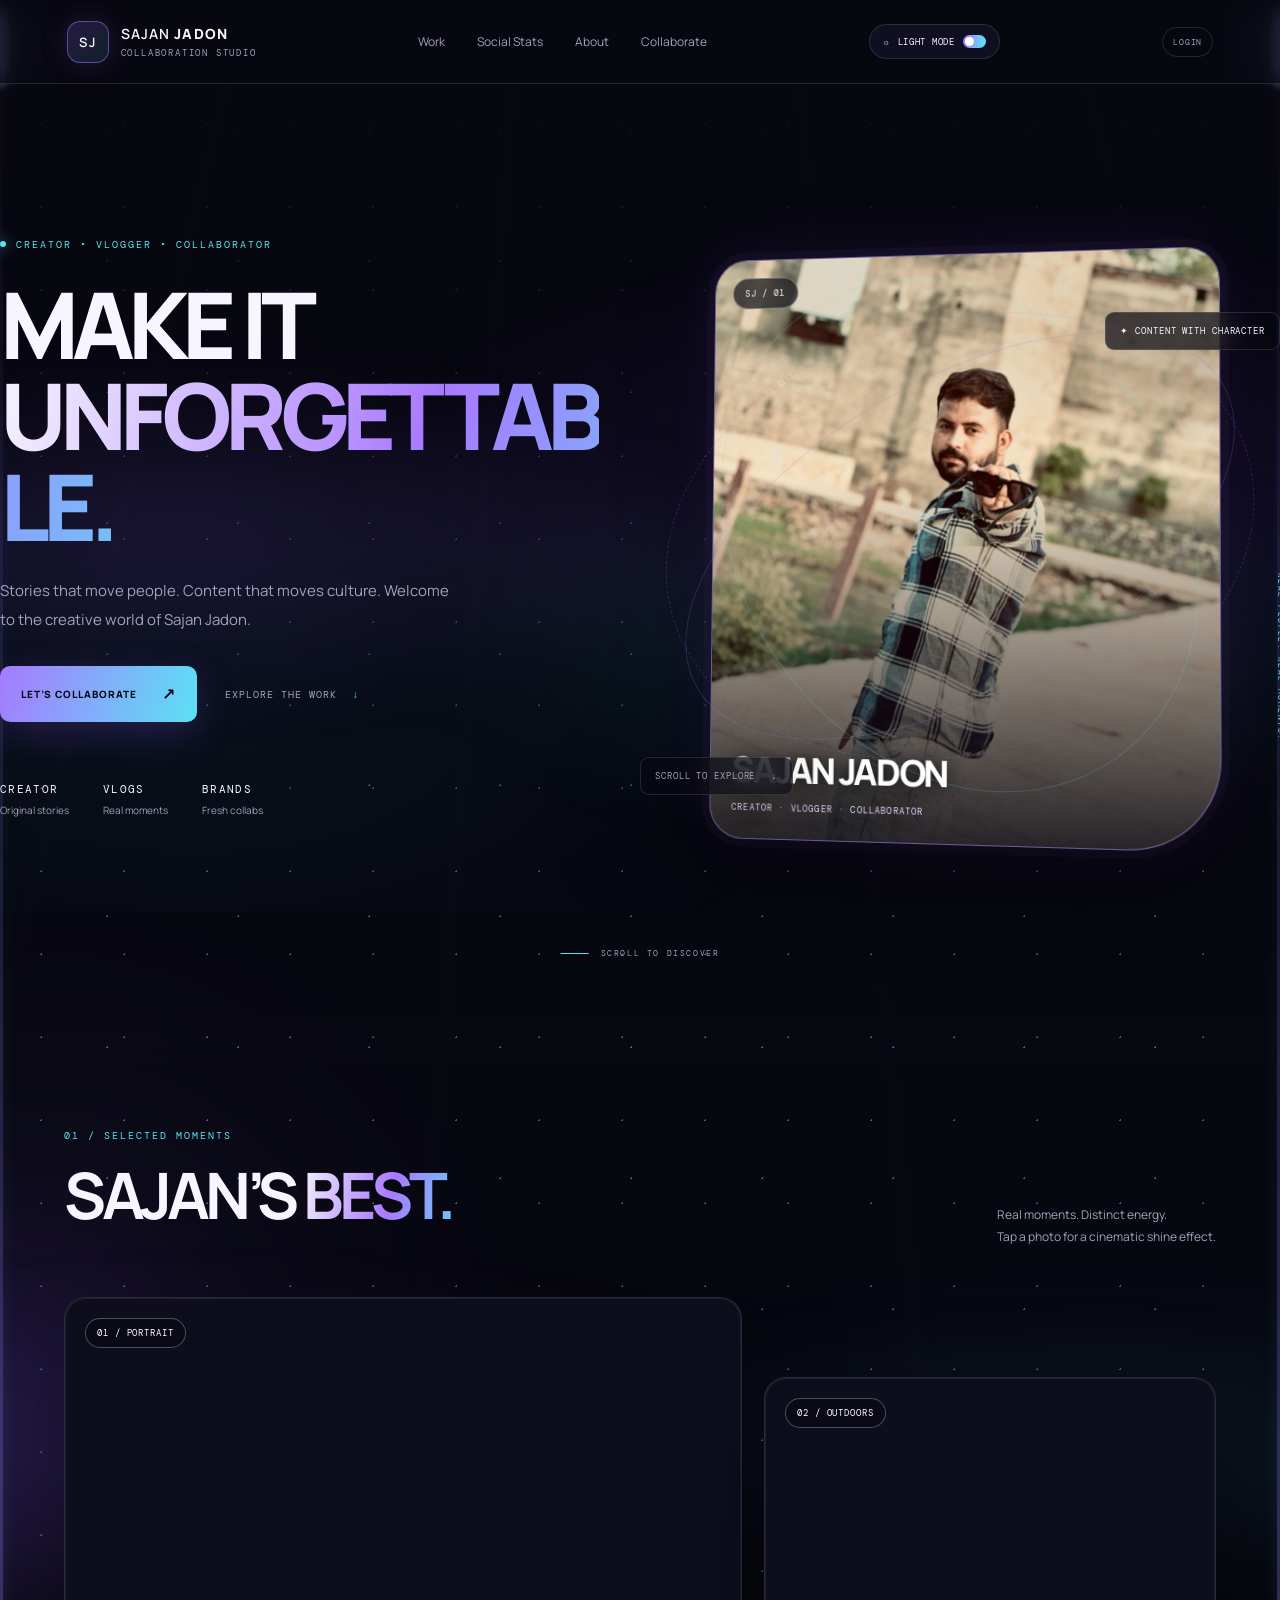
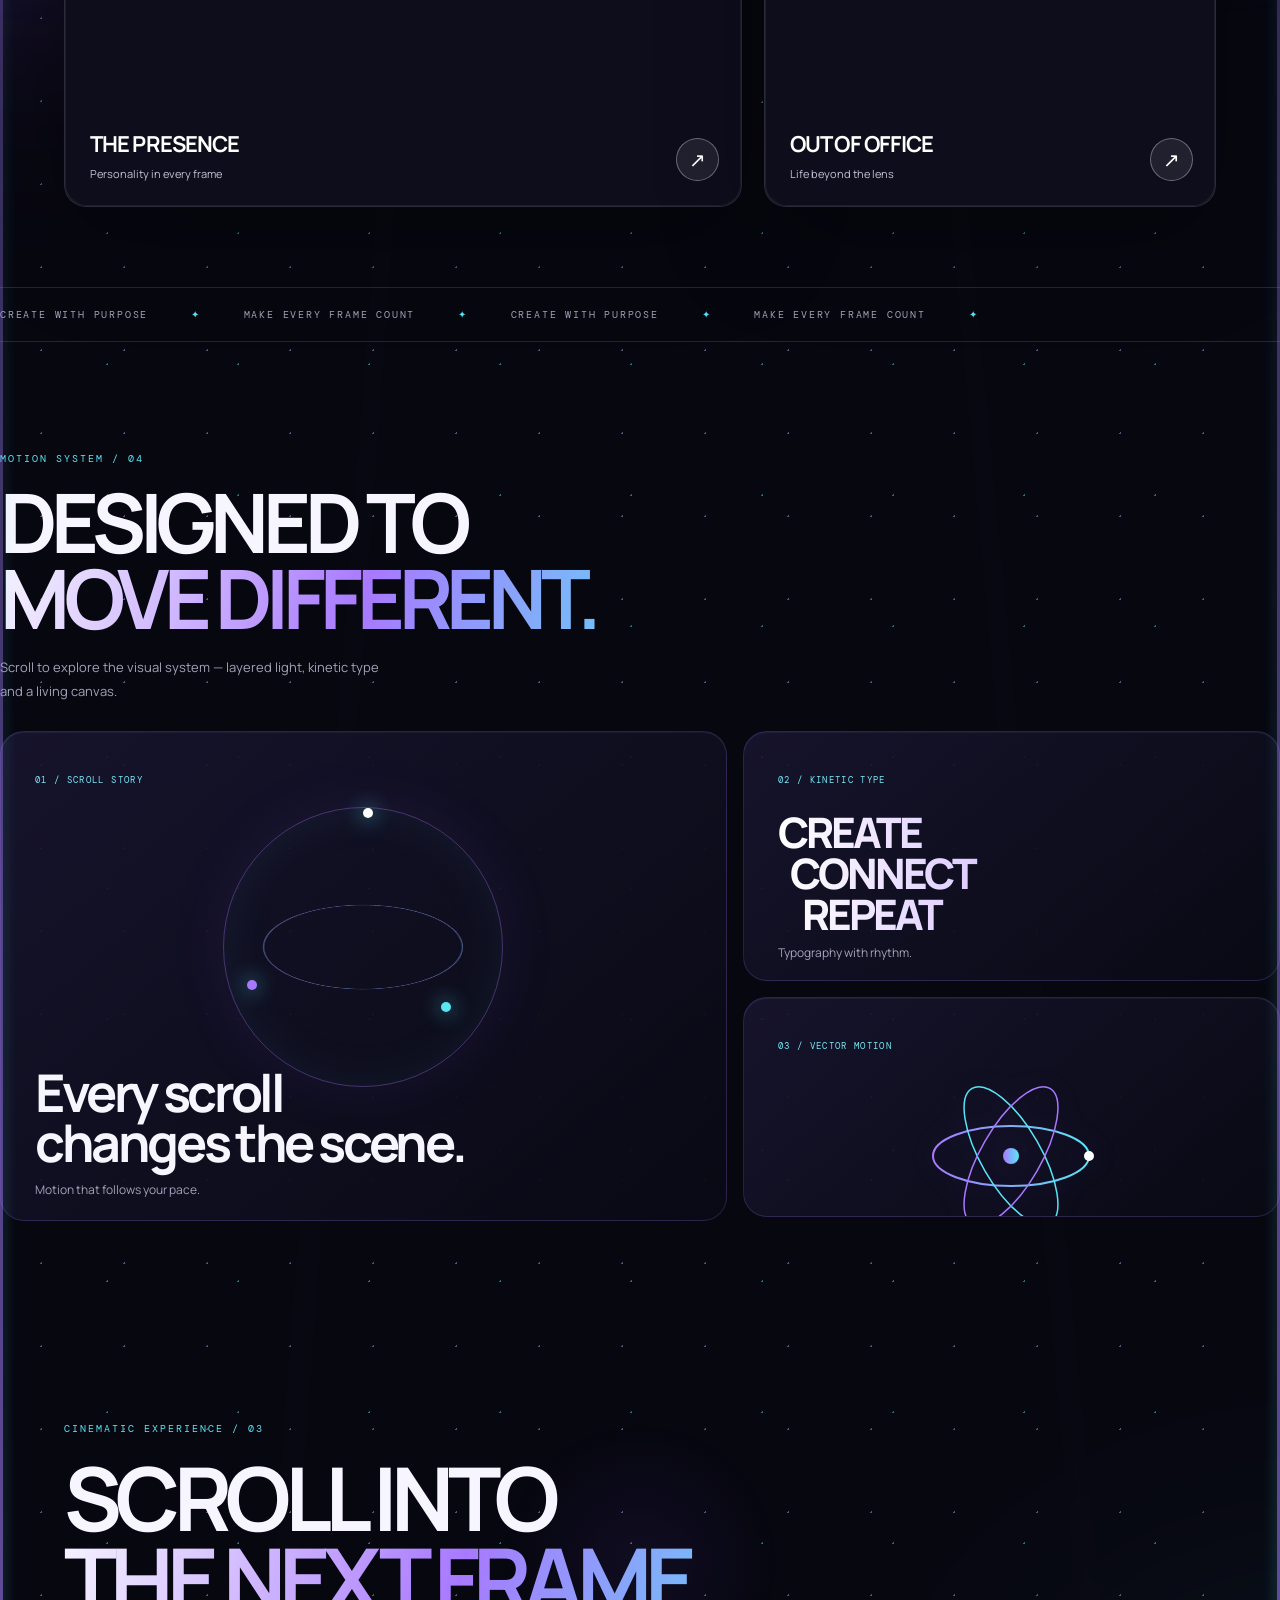
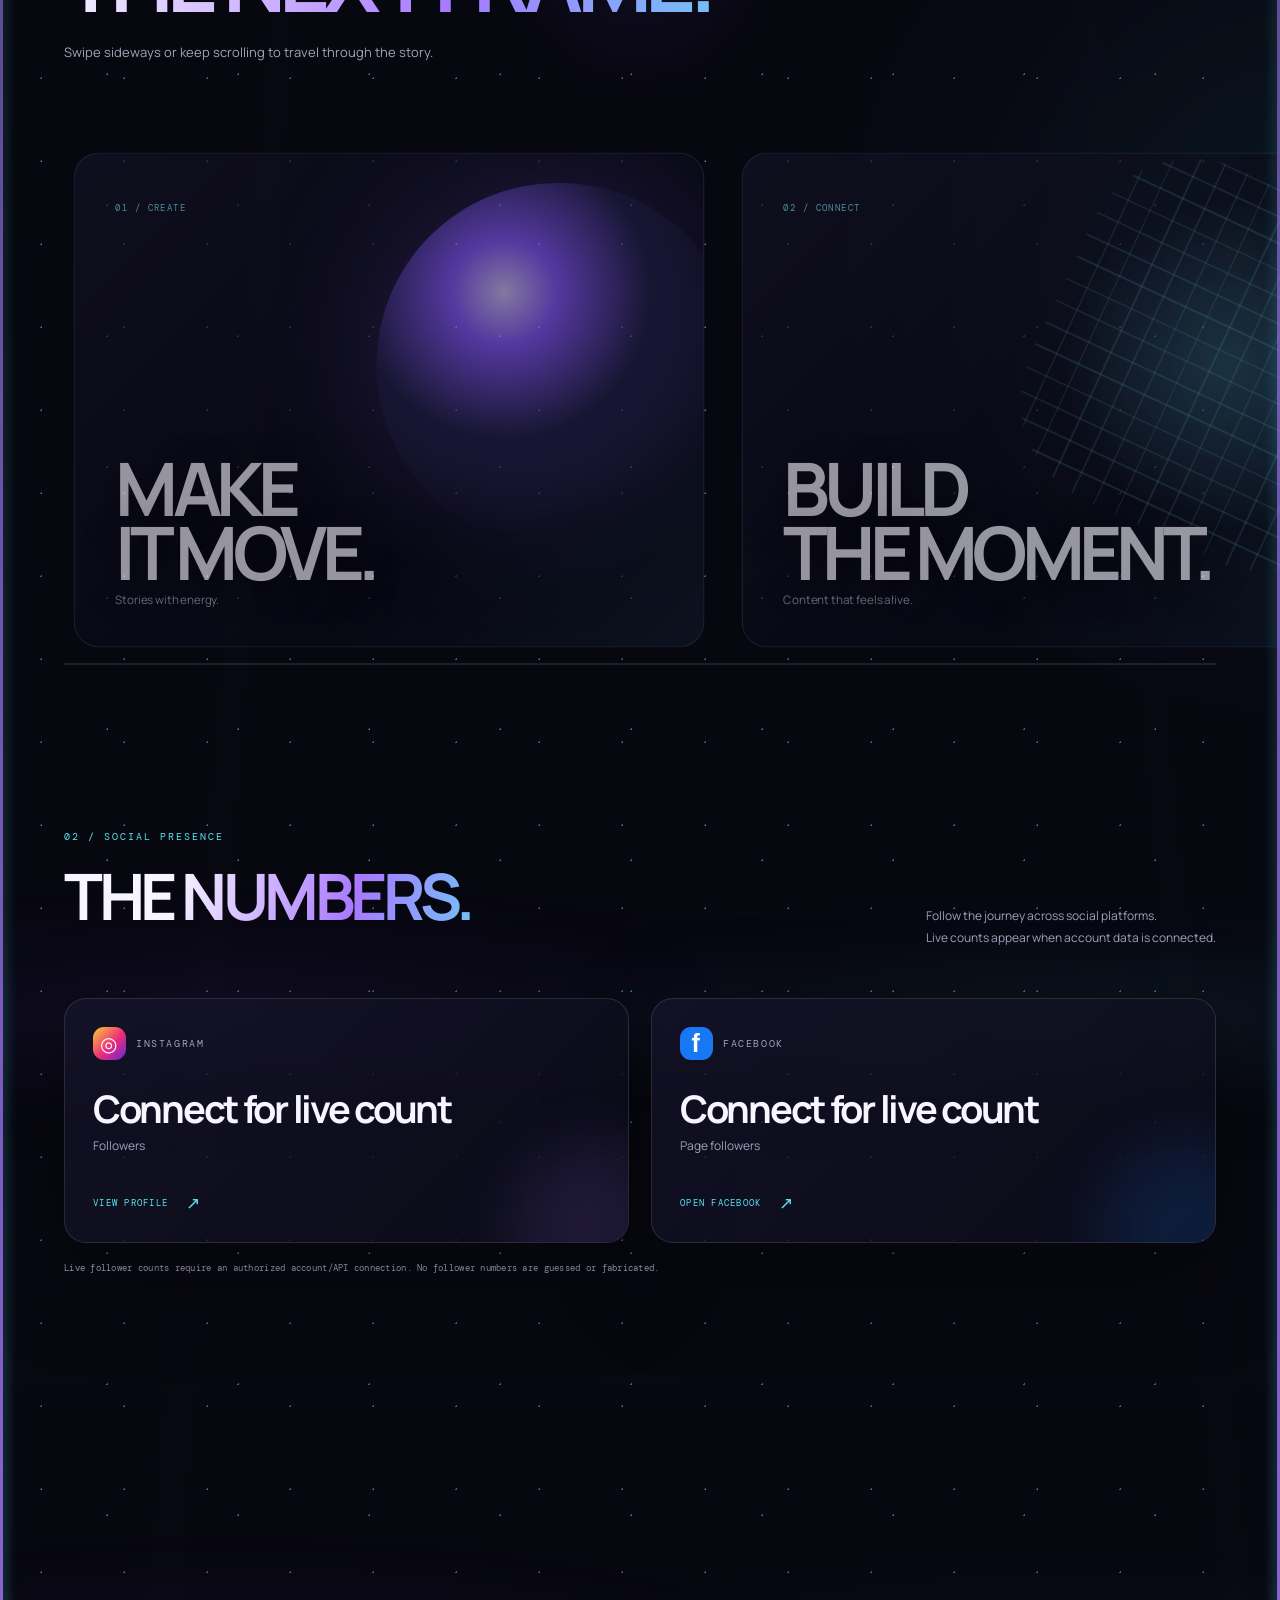
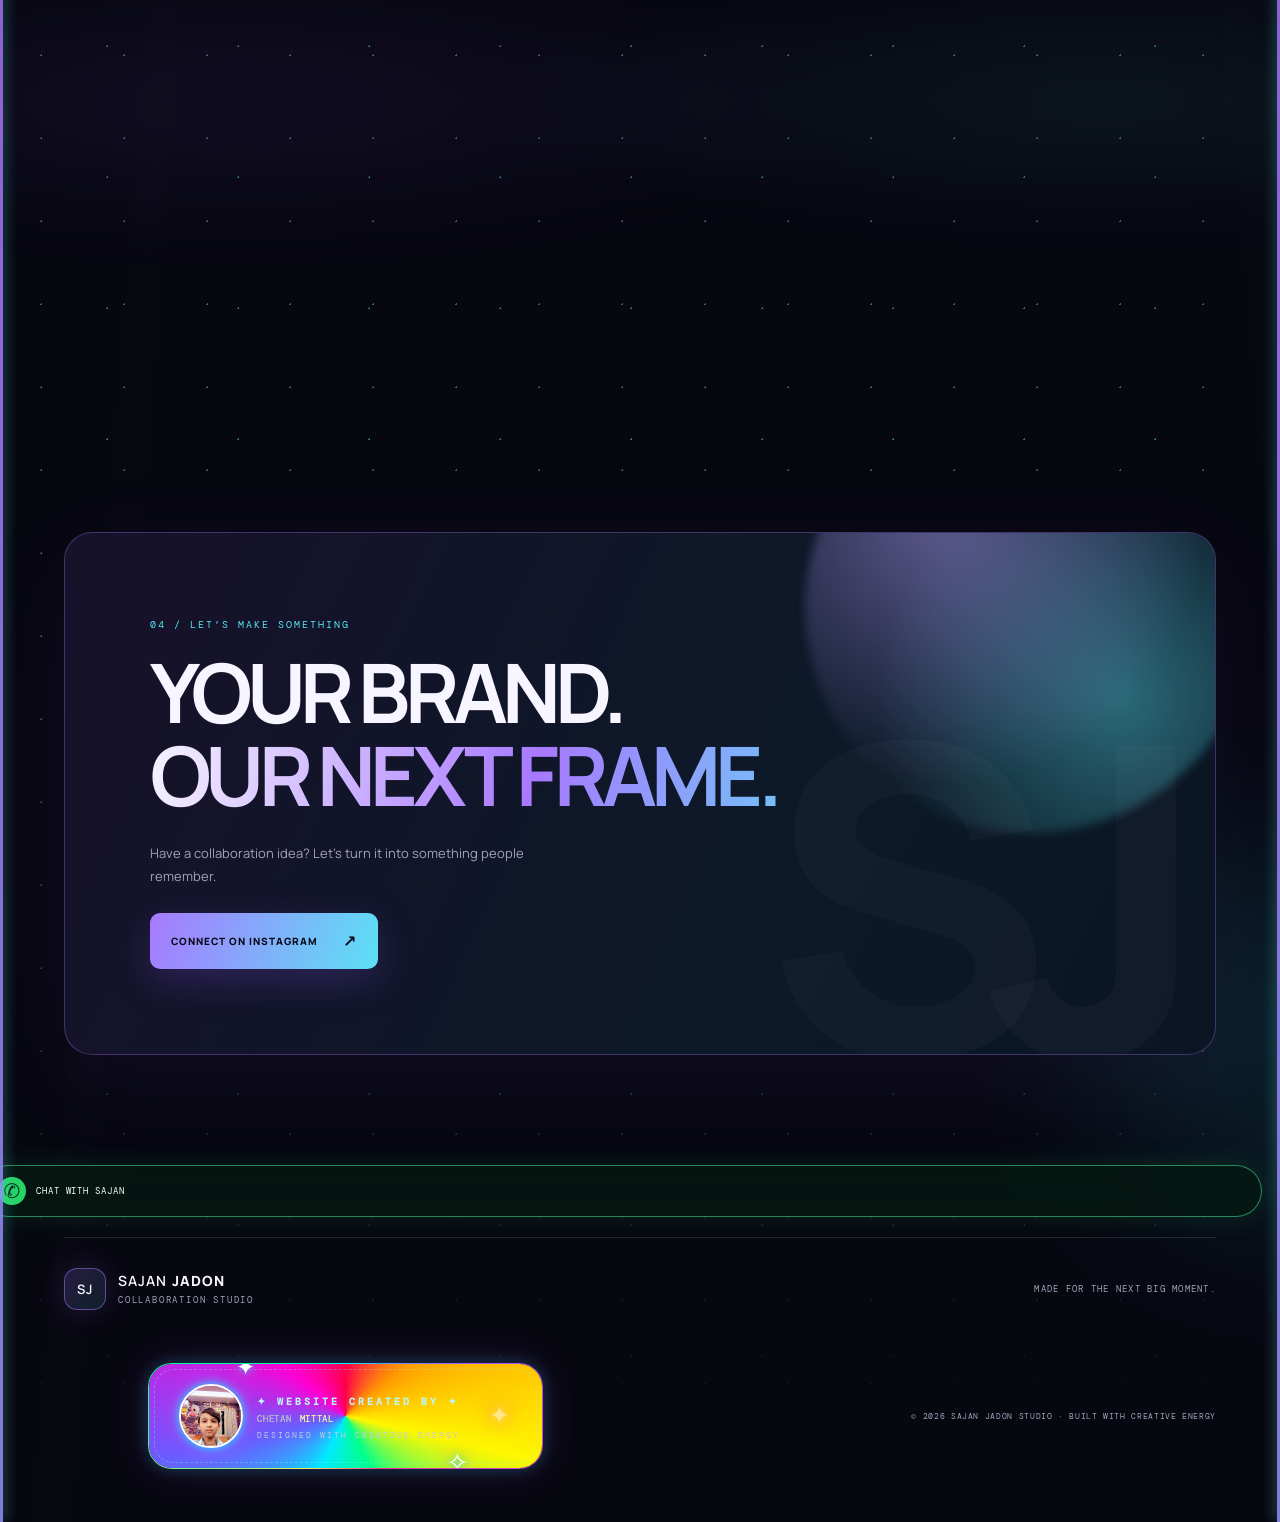
==== commit c896ca9c: "Upgrade Chetan Mittal creator credit animations" ====
--- a/index.html
+++ b/index.html
@@ -130,7 +130,19 @@
 <footer class="footer section-wrap">
   <a class="brand footer-brand" href="#home"><span class="brand-mark">SJ</span><span>SAJAN <b>JADON</b><small>COLLABORATION STUDIO</small></span></a>
   <div class="footer-note">MADE FOR THE NEXT BIG MOMENT.</div>
-  <div class="creator-credit"><img src="./assets/chetan.jpg" alt="Chetan creator credit photo" onerror="this.style.display='none'" loading="lazy" decoding="async"><span><small>WEBSITE CREATED BY</small><b>CHETAN</b></span><span class="credit-star">✦</span></div>
+  <div class="creator-credit creator-credit-ultra" tabindex="0" aria-label="Website created by Chetan Mittal">
+  <span class="credit-orbit credit-orbit-one"></span>
+  <span class="credit-orbit credit-orbit-two"></span>
+  <span class="credit-spark credit-spark-one">✦</span>
+  <span class="credit-spark credit-spark-two">✧</span>
+  <img src="./assets/chetan.jpg" alt="Chetan creator credit photo" onerror="this.style.display='none'" loading="lazy" decoding="async">
+  <span class="credit-words">
+    <small>✦ WEBSITE CREATED BY ✦</small>
+    <b class="credit-name"><span>CHETAN</span> <span>MITTAL</span></b>
+    <em>DESIGNED WITH CREATIVE ENERGY</em>
+  </span>
+  <span class="credit-star">✦</span>
+</div>
   <div class="copyright">© 2026 SAJAN JADON STUDIO · BUILT WITH CREATIVE ENERGY</div>
 </footer>
 
--- a/style.css
+++ b/style.css
@@ -531,3 +531,715 @@
 @media (prefers-reduced-motion: reduce) {
   .video-login-button, button, .btn, .button { animation: none !important; }
 }
+
+/* ===== CHETAN MITTAL ULTIMATE CREATOR SIGNATURE ===== */
+
+#createdByChetan,
+.created-by-chetan,
+.created-by,
+.creator-credit,
+.site-credit,
+footer .creator,
+footer .credit {
+  position: relative;
+  isolation: isolate;
+}
+
+/* Animated rainbow border */
+#createdByChetan::before,
+.created-by-chetan::before,
+.created-by::before,
+.creator-credit::before,
+.site-credit::before,
+footer .creator::before,
+footer .credit::before {
+  content: "";
+  position: absolute;
+  inset: -3px;
+  border-radius: inherit;
+  background: conic-gradient(
+    from 0deg,
+    #ff004c, #ff9d00, #fff700, #00ff8c,
+    #00eaff, #6b5bff, #ff00d4, #ff004c
+  );
+  z-index: -2;
+  animation: chetanRainbowRotate 3s linear infinite;
+}
+
+/* Neon aura */
+#createdByChetan::after,
+.created-by-chetan::after,
+.created-by::after,
+.creator-credit::after,
+.site-credit::after,
+footer .creator::after,
+footer .credit::after {
+  content: "";
+  position: absolute;
+  inset: -8px;
+  border-radius: inherit;
+  background: linear-gradient(
+    90deg, #ff00d4, #00eaff, #39ff14, #fff000, #ff00d4
+  );
+  background-size: 300% 100%;
+  filter: blur(15px);
+  opacity: .65;
+  z-index: -3;
+  animation: chetanAuraFlow 4s linear infinite,
+             chetanAuraPulse 2s ease-in-out infinite alternate;
+}
+
+/* Animated creator text */
+#createdByChetan,
+.created-by-chetan,
+.created-by,
+.creator-credit,
+.site-credit,
+footer .creator,
+footer .credit {
+  background-clip: padding-box;
+  transition: transform .35s ease, filter .35s ease;
+  animation: chetanCreatorFloat 3s ease-in-out infinite;
+}
+
+@keyframes chetanRainbowRotate {
+  to { transform: rotate(360deg); }
+}
+
+@keyframes chetanAuraFlow {
+  to { background-position: 300% 0; }
+}
+
+@keyframes chetanAuraPulse {
+  from { opacity: .35; filter: blur(10px); }
+  to { opacity: .9; filter: blur(22px); }
+}
+
+@keyframes chetanCreatorFloat {
+  0%, 100% { transform: translateY(0); }
+  50% { transform: translateY(-4px); }
+}
+
+/* Respect reduced-motion preferences */
+@media (prefers-reduced-motion: reduce) {
+  #createdByChetan,
+  .created-by-chetan,
+  .created-by,
+  .creator-credit,
+  .site-credit,
+  footer .creator,
+  footer .credit,
+  #createdByChetan::before,
+  .created-by-chetan::before,
+  .created-by::before,
+  .creator-credit::before,
+  .site-credit::before {
+    animation: none !important;
+  }
+}
+
+/* ===== PREMIUM ANIMATED LAMP LOGIN ===== */
+.lamp-login {
+  --lamp-color: 255,190,75;
+  background:
+    radial-gradient(ellipse at 19% 35%, rgba(var(--lamp-color),.22), transparent 34%),
+    radial-gradient(ellipse at 82% 60%, rgba(0,220,255,.16), transparent 38%),
+    #05070d !important;
+  transition: background 1s ease;
+}
+.lamp-stage {
+  isolation: isolate;
+  perspective: 900px;
+  filter: drop-shadow(0 0 22px rgba(var(--lamp-color),.16));
+}
+.lamp-halo {
+  background: radial-gradient(ellipse, rgba(var(--lamp-color),.45), rgba(var(--lamp-color),.12) 40%, transparent 72%) !important;
+  animation: lampHaloBreathe 3s ease-in-out infinite alternate,
+             lampColorCycle 12s linear infinite !important;
+  transform-origin: center;
+}
+.lamp-cone {
+  background: linear-gradient(180deg,
+    rgba(255,255,220,.45),
+    rgba(var(--lamp-color),.22) 45%,
+    rgba(0,220,255,.05), transparent) !important;
+  filter: blur(5px);
+  animation: lampConePulse 2.8s ease-in-out infinite alternate;
+}
+.lamp-head {
+  filter: drop-shadow(0 0 8px rgba(var(--lamp-color),.8))
+          drop-shadow(0 0 24px rgba(var(--lamp-color),.35));
+  animation: lampHeadGlow 3s ease-in-out infinite alternate;
+}
+.lamp-stage::after {
+  content: "";
+  position: absolute;
+  inset: 8% 0 0;
+  pointer-events: none;
+  background: radial-gradient(ellipse at 50% 30%, rgba(255,255,255,.10), transparent 58%);
+  animation: lampLightSweep 5s ease-in-out infinite alternate;
+}
+.lamp-caption {
+  text-shadow: 0 0 8px #fff, 0 0 22px rgba(var(--lamp-color),.9);
+  animation: lampCaptionGlow 2.5s ease-in-out infinite alternate;
+}
+.video-login-card {
+  border: 1px solid rgba(130,220,255,.38) !important;
+  box-shadow: 0 0 35px rgba(0,220,255,.08),
+              inset 0 0 25px rgba(255,255,255,.025);
+  backdrop-filter: blur(22px);
+  animation: loginCardEntrance .9s cubic-bezier(.2,.8,.2,1) both;
+}
+.video-login-card input {
+  transition: border-color .3s ease, box-shadow .3s ease, transform .3s ease;
+}
+.video-login-card input:focus {
+  border-color: #00eaff !important;
+  box-shadow: 0 0 0 3px rgba(0,234,255,.12), 0 0 22px rgba(0,234,255,.22) !important;
+  transform: translateY(-1px);
+}
+.video-neon-btn {
+  position: relative;
+  overflow: hidden;
+  isolation: isolate;
+  border: 1px solid rgba(255,255,255,.95) !important;
+  background: linear-gradient(110deg, #10131d, #242b37, #10131d) !important;
+  background-size: 200% 100% !important;
+  box-shadow: 0 0 8px rgba(255,255,255,.18);
+  transition: color .3s ease, box-shadow .3s ease, border-color .3s ease !important;
+}
+.video-neon-btn::before {
+  content: "";
+  position: absolute;
+  z-index: -1;
+  inset: 0;
+  background: linear-gradient(110deg, transparent 15%, #fff 38%,
+    #ffe65c 50%, #00ffc8 65%, transparent 85%);
+  background-size: 250% 100%;
+  transform: translateX(-120%);
+  transition: transform .65s ease;
+}
+.video-neon-btn:hover,
+.video-neon-btn:focus-visible {
+  color: #fff !important;
+  border-color: #ffe65c !important;
+  box-shadow: 0 0 10px #fff, 0 0 23px #ffe65c, 0 0 38px #00ffc8 !important;
+}
+.video-neon-btn:hover::before,
+.video-neon-btn:focus-visible::before {
+  transform: translateX(0);
+  animation: lampButtonShine 1.2s linear infinite;
+}
+.video-neon-btn:active {
+  transform: scale(.97);
+}
+@keyframes lampHaloBreathe {
+  from { opacity: .55; transform: scale(.94); }
+  to { opacity: 1; transform: scale(1.08); }
+}
+@keyframes lampColorCycle {
+  0%,100% { filter: hue-rotate(0deg); }
+  35% { filter: hue-rotate(45deg); }
+  70% { filter: hue-rotate(150deg); }
+}
+@keyframes lampConePulse {
+  from { opacity: .5; }
+  to { opacity: 1; }
+}
+@keyframes lampHeadGlow {
+  from { filter: drop-shadow(0 0 6px rgba(var(--lamp-color),.4)); }
+  to { filter: drop-shadow(0 0 18px rgba(var(--lamp-color),1)); }
+}
+@keyframes lampLightSweep {
+  from { opacity: .25; }
+  to { opacity: .8; }
+}
+@keyframes lampCaptionGlow {
+  from { opacity: .75; }
+  to { opacity: 1; }
+}
+@keyframes lampButtonShine {
+  from { background-position: 100% 0; }
+  to { background-position: -150% 0; }
+}
+@keyframes loginCardEntrance {
+  from { opacity: 0; transform: translateY(18px) scale(.985); }
+  to { opacity: 1; transform: translateY(0) scale(1); }
+}
+
+/* ===== CHETAN MITTAL: MAXIMUM CREATOR SIGNATURE EFFECT ===== */
+.chetan-creator-signature {
+  position: relative !important;
+  isolation: isolate;
+  display: inline-block;
+  border: 1px solid transparent !important;
+  border-radius: 16px;
+  padding: 14px 20px !important;
+  background:
+    linear-gradient(#080b14,#080b14) padding-box,
+    conic-gradient(from var(--chetan-angle,0deg),
+      #ff005d,#ffb000,#fff500,#00ff9d,#00eaff,#7a4dff,#ff00d4,#ff005d) border-box !important;
+  box-shadow: 0 0 12px rgba(0,234,255,.35),
+              0 0 28px rgba(255,0,212,.22),
+              inset 0 0 20px rgba(0,234,255,.08);
+  animation: chetanSignatureFloat 3s ease-in-out infinite,
+             chetanSignaturePulse 2.5s ease-in-out infinite alternate,
+             chetanSignatureHue 8s linear infinite;
+  transition: transform .35s ease, box-shadow .35s ease;
+}
+.chetan-creator-signature::before {
+  content: "";
+  position: absolute;
+  inset: -5px;
+  border-radius: inherit;
+  z-index: -1;
+  background: conic-gradient(from var(--chetan-angle,0deg),
+    #ff005d,#ffb000,#fff500,#00ff9d,#00eaff,#7a4dff,#ff00d4,#ff005d);
+  filter: blur(14px);
+  opacity: .72;
+  animation: chetanAuraSpin 4s linear infinite;
+}
+.chetan-creator-signature::after {
+  content: "";
+  position: absolute;
+  inset: 0;
+  border-radius: inherit;
+  pointer-events: none;
+  background: linear-gradient(110deg, transparent 20%, rgba(255,255,255,.3) 48%, transparent 65%);
+  background-size: 250% 100%;
+  animation: chetanSignatureShine 3s linear infinite;
+}
+.chetan-creator-signature:hover {
+  transform: translateY(-5px) scale(1.035);
+  box-shadow: 0 0 18px #fff, 0 0 36px #00eaff, 0 0 55px #ff00d4;
+}
+.chetan-creator-signature a,
+.chetan-creator-signature span,
+.chetan-creator-signature strong {
+  position: relative;
+  color: #fff !important;
+  text-shadow: 0 0 8px #00eaff, 0 0 18px #ff00d4;
+}
+@property --chetan-angle {
+  syntax: "<angle>";
+  initial-value: 0deg;
+  inherits: false;
+}
+@keyframes chetanAuraSpin {
+  to { --chetan-angle: 360deg; }
+}
+@keyframes chetanSignatureFloat {
+  0%,100% { translate: 0 0; }
+  50% { translate: 0 -4px; }
+}
+@keyframes chetanSignaturePulse {
+  from { filter: brightness(.9); }
+  to { filter: brightness(1.3); }
+}
+@keyframes chetanSignatureHue {
+  to { --chetan-angle: 360deg; }
+}
+@keyframes chetanSignatureShine {
+  from { background-position: 120% 0; }
+  to { background-position: -150% 0; }
+}
+@media (prefers-reduced-motion: reduce) {
+  .lamp-halo,.lamp-cone,.lamp-head,.lamp-caption,
+  .video-login-card,.video-neon-btn,.chetan-creator-signature,
+  .chetan-creator-signature::before,.chetan-creator-signature::after {
+    animation: none !important;
+  }
+}
+
+/* LOGIN PAGE ONLY — animated lamp + cute cursor robot */
+.lamp-login {
+  overflow-x: hidden;
+  --lamp-color: #ffe7a1;
+}
+.lamp-login .lamp-stage {
+  position: relative;
+  isolation: isolate;
+  min-height: 340px;
+}
+.lamp-login .lamp-halo {
+  position: absolute;
+  width: 190px;
+  height: 190px;
+  left: 50%;
+  top: 15%;
+  transform: translateX(-50%);
+  border-radius: 50%;
+  background: var(--lamp-color, #ffe7a1);
+  filter: blur(48px);
+  opacity: .38;
+  animation: loginLampGlow 2.5s ease-in-out infinite alternate;
+  pointer-events: none;
+}
+.lamp-login .lamp-cone {
+  position: absolute;
+  left: 50%;
+  top: 26%;
+  width: 230px;
+  height: 180px;
+  transform: translateX(-50%);
+  background: linear-gradient(180deg, var(--lamp-color, #ffe7a1), transparent);
+  clip-path: polygon(40% 0,60% 0,100% 100%,0 100%);
+  opacity: .17;
+  filter: blur(8px);
+  pointer-events: none;
+}
+.lamp-login .lamp-head {
+  position: absolute;
+  left: 50%;
+  top: 17%;
+  width: 105px;
+  height: 35px;
+  border-radius: 50% 50% 12px 12px;
+  transform: translateX(-50%) rotate(-12deg);
+  background: linear-gradient(180deg,#fff,#aebdce 45%,#303d50);
+  box-shadow: 0 0 24px var(--lamp-color, #ffe7a1);
+  z-index: 2;
+}
+.lamp-login .lamp-neck {
+  position: absolute;
+  left: 50%;
+  top: 26%;
+  width: 12px;
+  height: 90px;
+  transform: rotate(-12deg);
+  transform-origin: top;
+  border-radius: 10px;
+  background: linear-gradient(90deg,#536277,#f5f8ff,#384457);
+  z-index: 1;
+}
+.lamp-login .lamp-pole {
+  position: absolute;
+  left: calc(50% - 5px);
+  top: 48%;
+  width: 10px;
+  height: 80px;
+  border-radius: 10px;
+  background: linear-gradient(90deg,#354154,#f2f5ff,#344154);
+}
+.lamp-login .lamp-base {
+  position: absolute;
+  left: 50%;
+  top: 70%;
+  width: 115px;
+  height: 20px;
+  transform: translateX(-50%);
+  border-radius: 50%;
+  background: linear-gradient(#f4f7ff,#64748b 55%,#1b2432);
+  box-shadow: 0 10px 28px #0009;
+}
+.lamp-login .lamp-floor {
+  position: absolute;
+  left: 50%;
+  top: 75%;
+  width: 220px;
+  height: 28px;
+  transform: translateX(-50%);
+  border-radius: 50%;
+  background: var(--lamp-color, #ffe7a1);
+  filter: blur(23px);
+  opacity: .32;
+}
+@keyframes loginLampGlow {
+  from { opacity:.2; transform:translateX(-50%) scale(.86); }
+  to { opacity:.48; transform:translateX(-50%) scale(1.14); }
+}
+
+/* Small robot follows finger/cursor on the login page */
+#cuteLoginRobot {
+  position: fixed;
+  z-index: 9999;
+  left: 75vw;
+  top: 65vh;
+  width: 76px;
+  height: 105px;
+  pointer-events: none;
+  transform: translate(-50%,-50%);
+  filter: drop-shadow(0 8px 9px #0008);
+  will-change: left,top;
+}
+#cuteLoginRobot .cr-head {
+  position:absolute;
+  left:12px; top:17px;
+  width:52px; height:43px;
+  border:2px solid #d8faff;
+  border-radius:17px 17px 14px 14px;
+  background:linear-gradient(145deg,#fff,#b8d9e9 65%,#7f9bad);
+  box-shadow:inset 0 -5px 0 #7595a7,0 0 14px #4deaff66;
+}
+#cuteLoginRobot .cr-antenna {
+  position:absolute; left:36px; top:4px;
+  width:3px; height:15px; background:#d9faff;
+}
+#cuteLoginRobot .cr-antenna i {
+  position:absolute; top:-5px; left:-4px;
+  width:11px; height:11px; border-radius:50%;
+  background:#ffdc69; box-shadow:0 0 12px #ffdc69;
+  animation:crBlink 1.2s infinite alternate;
+}
+#cuteLoginRobot .cr-ear {
+  position:absolute; top:12px; width:7px; height:17px;
+  border-radius:5px; background:#61d9e9;
+}
+#cuteLoginRobot .cr-ear-l { left:-7px; }
+#cuteLoginRobot .cr-ear-r { right:-7px; }
+#cuteLoginRobot .cr-eyes {
+  display:flex; justify-content:center; gap:12px; padding-top:12px;
+}
+#cuteLoginRobot .cr-eyes i {
+  width:7px; height:9px; border-radius:50%;
+  background:#12364c; box-shadow:0 0 5px #00eaff;
+}
+#cuteLoginRobot .cr-cheeks {
+  display:flex; justify-content:space-between;
+  margin:0 5px; position:absolute; top:27px; left:0; right:0;
+}
+#cuteLoginRobot .cr-cheeks i {
+  width:7px; height:4px; border-radius:50%; background:#ff9cae;
+}
+#cuteLoginRobot .cr-mouth {
+  position:absolute; left:22px; bottom:6px;
+  width:9px; height:4px; border-bottom:2px solid #23495c;
+  border-radius:50%;
+}
+#cuteLoginRobot .cr-body {
+  position:absolute; left:22px; top:63px;
+  width:33px; height:25px; border-radius:9px;
+  background:linear-gradient(135deg,#83efff,#4e9fc4);
+  border:2px solid #d8faff;
+}
+#cuteLoginRobot .cr-heart {
+  position:absolute; left:11px; top:3px; color:#ff638d; font-size:12px;
+}
+#cuteLoginRobot .cr-arm {
+  position:absolute; top:5px; width:7px; height:23px;
+  border-radius:8px; background:#c6f5ff;
+  transform-origin:top center;
+}
+#cuteLoginRobot .cr-arm-l { left:-8px; transform:rotate(24deg); }
+#cuteLoginRobot .cr-arm-r { right:-8px; transform:rotate(-24deg); }
+#cuteLoginRobot .cr-legs {
+  position:absolute; top:87px; left:29px; display:flex; gap:10px;
+}
+#cuteLoginRobot .cr-legs i {
+  width:7px; height:12px; border-radius:5px;
+  background:#9cc8db; border:1px solid #e2fbff;
+}
+#cuteLoginRobot .cr-shadow {
+  position:absolute; top:99px; left:18px; width:42px; height:8px;
+  border-radius:50%; background:#0007; filter:blur(3px);
+}
+#cuteLoginRobot .cr-cross,#cuteLoginRobot .cr-success {
+  display:none; position:absolute; inset:7px 0 auto;
+  text-align:center; font-weight:900; font-size:25px;
+}
+#cuteLoginRobot .cr-cross { color:#ff334f; }
+#cuteLoginRobot .cr-success { color:#00b879; }
+#cuteLoginRobot .cr-bubble {
+  position:absolute; top:-15px; left:50%;
+  transform:translateX(-50%);
+  white-space:nowrap; color:white; font-size:10px;
+  font-weight:800; text-shadow:0 2px 5px #000;
+}
+#cuteLoginRobot.cr-fail .cr-cross { display:block; }
+#cuteLoginRobot.cr-fail .cr-eyes { opacity:.25; }
+#cuteLoginRobot.cr-fail .cr-arm-r {
+  transform:rotate(-155deg) translateY(-4px);
+}
+#cuteLoginRobot.cr-dance {
+  animation:crDance .25s ease-in-out infinite alternate;
+}
+#cuteLoginRobot.cr-dance .cr-success { display:block; }
+#cuteLoginRobot.cr-dance .cr-eyes { opacity:.2; }
+#cuteLoginRobot.cr-dance .cr-arm-l { transform:rotate(145deg); }
+#cuteLoginRobot.cr-dance .cr-arm-r { transform:rotate(-145deg); }
+@keyframes crDance {
+  from { margin-top:-8px; rotate:-12deg; }
+  to { margin-top:8px; rotate:12deg; }
+}
+@keyframes crBlink { to { opacity:.35; } }
+@media(max-width:650px) {
+  .lamp-login .lamp-stage { min-height:270px; }
+  #cuteLoginRobot { scale:.85; }
+}
+
+/* ULTRA CREATOR CREDIT — footer only */
+.footer .creator-credit-ultra {
+  position: relative;
+  isolation: isolate;
+  display: inline-flex;
+  align-items: center;
+  justify-content: center;
+  gap: 14px;
+  max-width: min(94%, 620px);
+  margin: 28px auto;
+  padding: 20px 30px;
+  border: 1px solid transparent;
+  border-radius: 24px;
+  background:
+    linear-gradient(135deg, #080b18, #16102c 55%, #081b2a) padding-box,
+    conic-gradient(from var(--credit-angle, 0deg), #00f5ff, #a855f7, #ff2f92, #ffe45e, #00ff9d, #00f5ff) border-box;
+  box-shadow: 0 0 16px #00eaff33, 0 0 36px #a855f733, inset 0 0 22px #ffffff08;
+  animation: creditCardPulse 3s ease-in-out infinite, creditBorderSpin 7s linear infinite;
+  transition: transform .35s ease, box-shadow .35s ease;
+  cursor: pointer;
+}
+.footer .creator-credit-ultra:hover,
+.footer .creator-credit-ultra:focus-visible {
+  transform: translateY(-5px) scale(1.035);
+  box-shadow: 0 0 22px #00eaff88, 0 0 50px #c026d388, 0 0 80px #ff2f9255;
+  outline: none;
+}
+.footer .creator-credit-ultra img {
+  position: relative;
+  z-index: 2;
+  width: 64px;
+  height: 64px;
+  flex: 0 0 64px;
+  object-fit: cover;
+  border-radius: 50%;
+  border: 2px solid #fff;
+  box-shadow: 0 0 10px #00f5ff, 0 0 24px #a855f7;
+  animation: creditPhotoGlow 2s ease-in-out infinite alternate;
+}
+.footer .credit-words {
+  position: relative;
+  z-index: 2;
+  display: flex;
+  flex-direction: column;
+  gap: 5px;
+  text-align: left;
+}
+.footer .credit-words small {
+  font-size: 10px;
+  font-weight: 900;
+  letter-spacing: 3px;
+  color: #b9faff;
+  animation: creditLabelGlow 2s ease-in-out infinite alternate;
+}
+.footer .credit-name {
+  display: flex;
+  flex-wrap: wrap;
+  gap: 8px;
+  font-size: clamp(23px, 5vw, 36px);
+  line-height: 1.1;
+  font-weight: 1000;
+  letter-spacing: 1px;
+  background: linear-gradient(90deg, #fff, #64f8ff, #c084fc, #ff75b9, #ffe88a, #fff);
+  background-size: 300% auto;
+  color: transparent;
+  -webkit-background-clip: text;
+  background-clip: text;
+  filter: drop-shadow(0 0 8px #00eaff88);
+  animation: creditRainbow 3s linear infinite, creditNameFloat 2.5s ease-in-out infinite;
+}
+.footer .credit-name span:last-child {
+  color: #ffe88a;
+}
+.footer .credit-words em {
+  font-size: 8px;
+  font-style: normal;
+  letter-spacing: 2px;
+  color: #c6cbe0;
+}
+.footer .credit-star {
+  position: relative;
+  z-index: 2;
+  color: #ffe88a;
+  font-size: 25px;
+  text-shadow: 0 0 8px #ffe45e, 0 0 20px #ff2f92;
+  animation: creditStarSpin 5s linear infinite, creditStarPulse 1.2s ease-in-out infinite alternate;
+}
+.footer .credit-orbit {
+  position: absolute;
+  z-index: 0;
+  inset: 5px;
+  border: 1px dashed #80faff55;
+  border-radius: 20px;
+  pointer-events: none;
+}
+.footer .credit-orbit-one { animation: creditOrbitSpin 12s linear infinite; }
+.footer .credit-orbit-two {
+  inset: -5px;
+  border-color: #ff7ce855;
+  animation: creditOrbitSpin 18s linear infinite reverse;
+}
+.footer .credit-spark {
+  position: absolute;
+  z-index: 3;
+  pointer-events: none;
+  color: #fff;
+  text-shadow: 0 0 8px #00eaff, 0 0 20px #ff2f92;
+  animation: creditSparkle 1.8s ease-in-out infinite alternate;
+}
+.footer .credit-spark-one { top: -12px; left: 22%; font-size: 23px; }
+.footer .credit-spark-two { right: 18%; bottom: -12px; font-size: 27px; animation-delay: .7s; }
+
+@keyframes creditBorderSpin {
+  to { --credit-angle: 360deg; }
+}
+@property --credit-angle {
+  syntax: "<angle>";
+  initial-value: 0deg;
+  inherits: false;
+}
+@keyframes creditCardPulse {
+  0%,100% { filter: brightness(1); }
+  50% { filter: brightness(1.15); }
+}
+@keyframes creditPhotoGlow {
+  from { box-shadow: 0 0 8px #00f5ff, 0 0 16px #a855f7; }
+  to { box-shadow: 0 0 16px #ff2f92, 0 0 30px #00ff9d; }
+}
+@keyframes creditLabelGlow {
+  from { text-shadow: 0 0 3px #00eaff55; }
+  to { text-shadow: 0 0 10px #00eaff, 0 0 18px #a855f7; }
+}
+@keyframes creditRainbow {
+  to { background-position: 300% center; }
+}
+@keyframes creditNameFloat {
+  0%,100% { transform: translateY(0); }
+  50% { transform: translateY(-2px); }
+}
+@keyframes creditStarSpin {
+  to { rotate: 360deg; }
+}
+@keyframes creditStarPulse {
+  from { scale: .8; opacity: .7; }
+  to { scale: 1.2; opacity: 1; }
+}
+@keyframes creditOrbitSpin {
+  to { rotate: 360deg; }
+}
+@keyframes creditSparkle {
+  from { transform: translateY(3px) scale(.7) rotate(-15deg); opacity: .4; }
+  to { transform: translateY(-5px) scale(1.2) rotate(20deg); opacity: 1; }
+}
+@media(max-width:480px) {
+  .footer .creator-credit-ultra {
+    gap: 10px;
+    padding: 16px 15px;
+    border-radius: 18px;
+  }
+  .footer .creator-credit-ultra img {
+    width: 48px;
+    height: 48px;
+    flex-basis: 48px;
+  }
+  .footer .credit-words small { font-size: 8px; letter-spacing: 1.5px; }
+  .footer .credit-name { font-size: 23px; gap: 5px; }
+  .footer .credit-words em { font-size: 7px; letter-spacing: 1px; }
+}
+@media(prefers-reduced-motion: reduce) {
+  .footer .creator-credit-ultra,
+  .footer .creator-credit-ultra *,
+  .footer .creator-credit-ultra::before,
+  .footer .creator-credit-ultra::after {
+    animation-duration: 8s !important;
+  }
+}
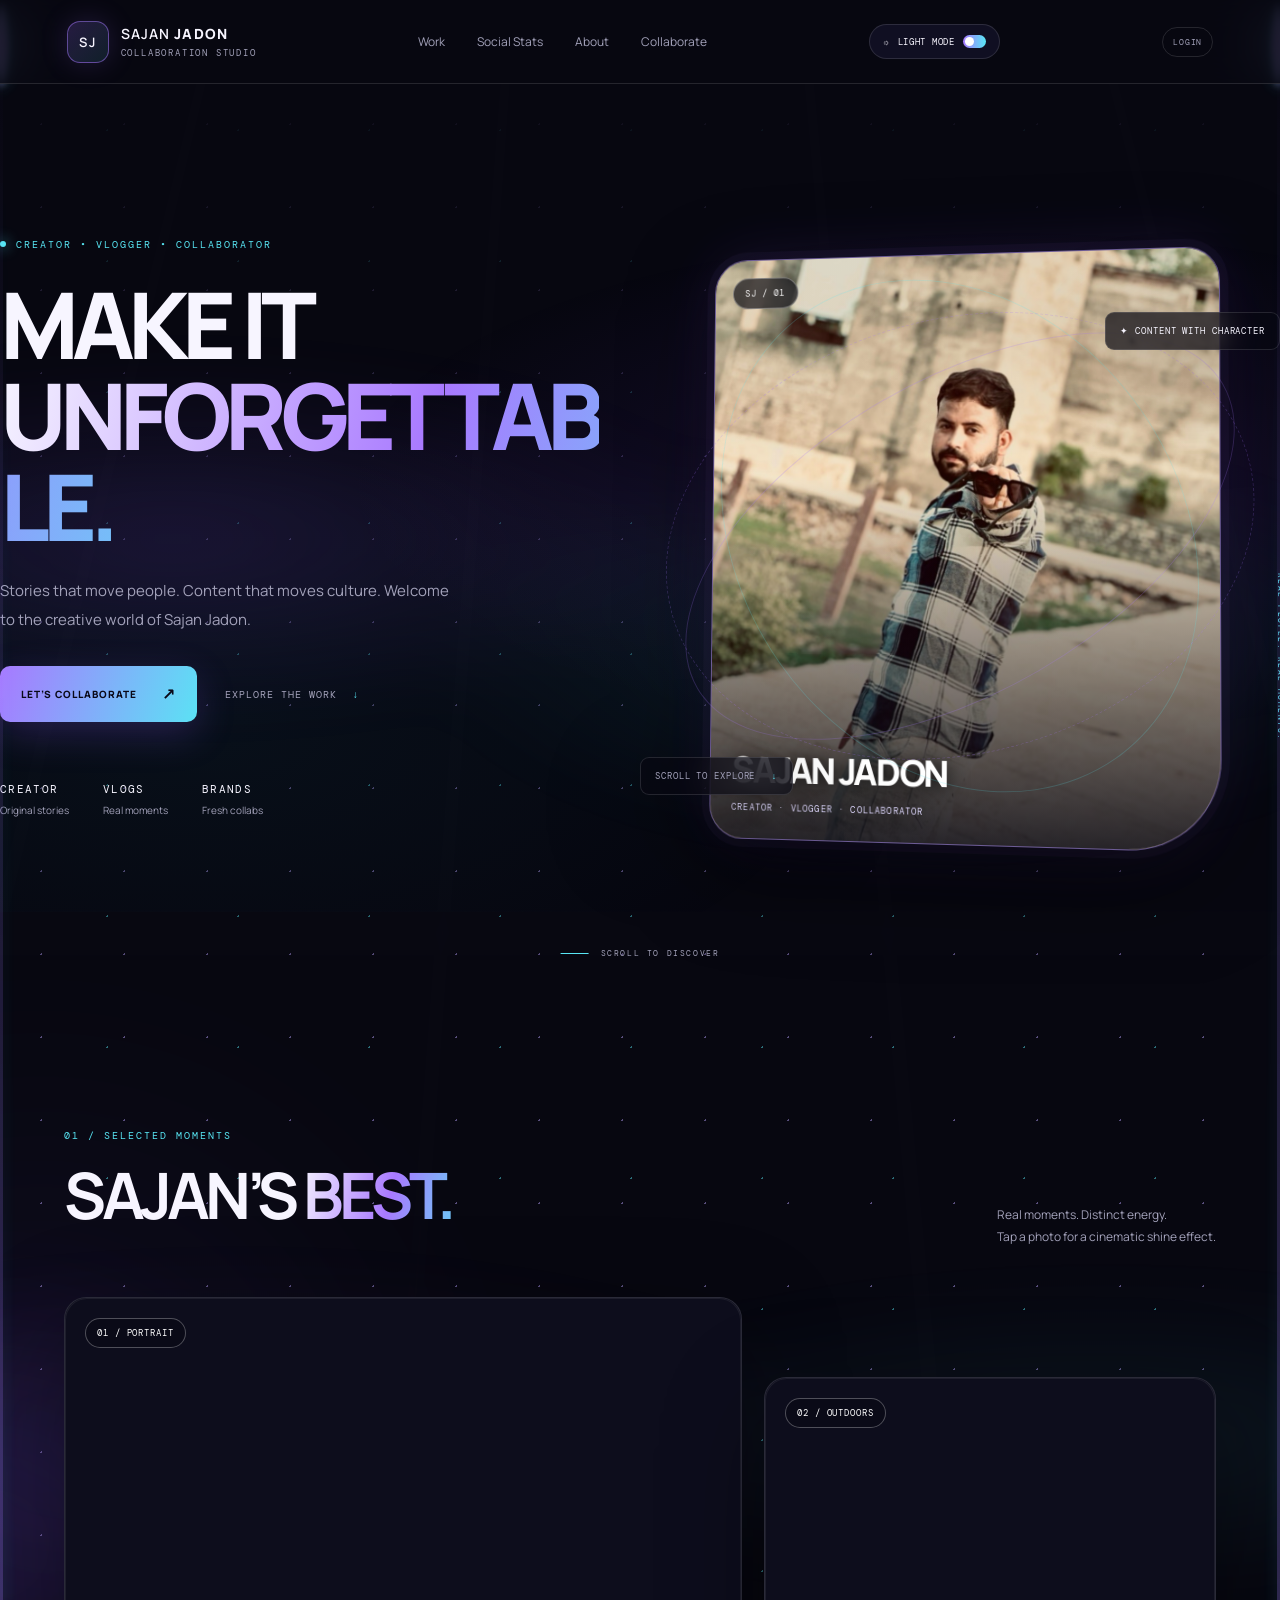
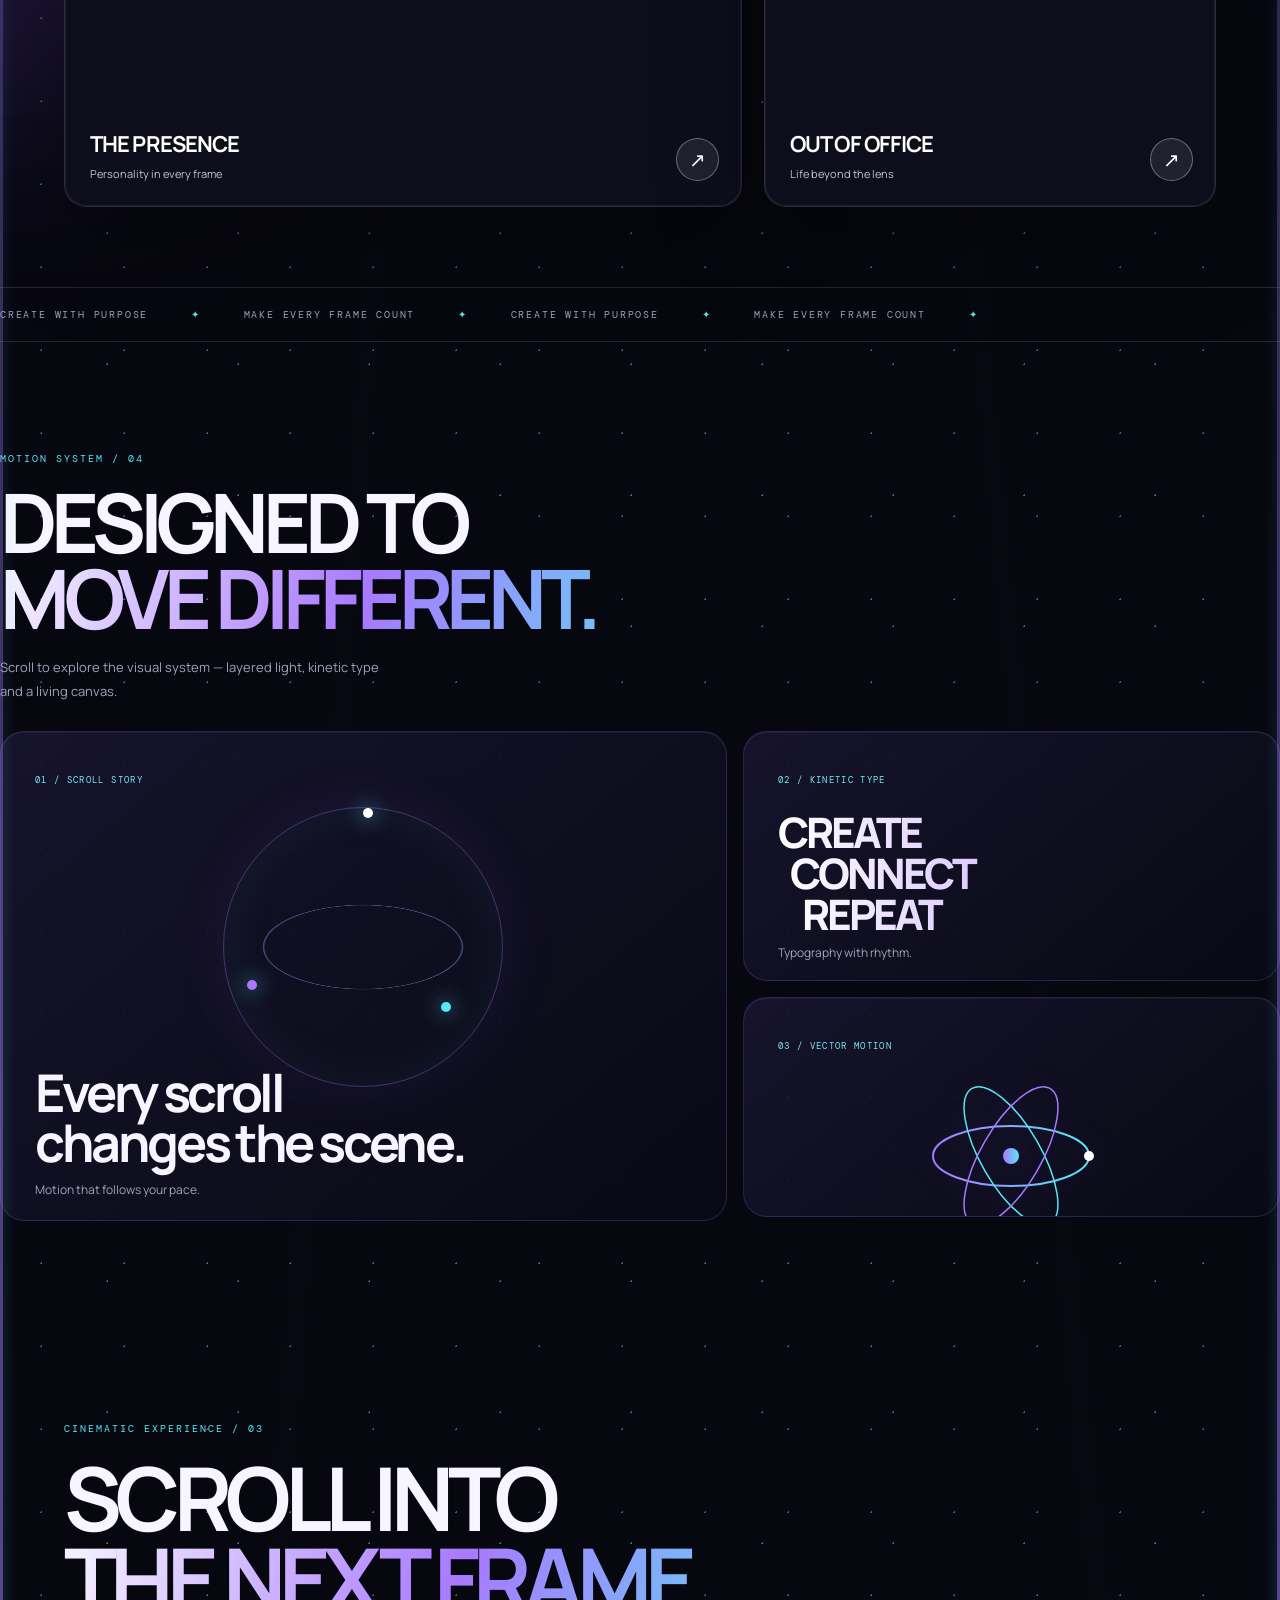
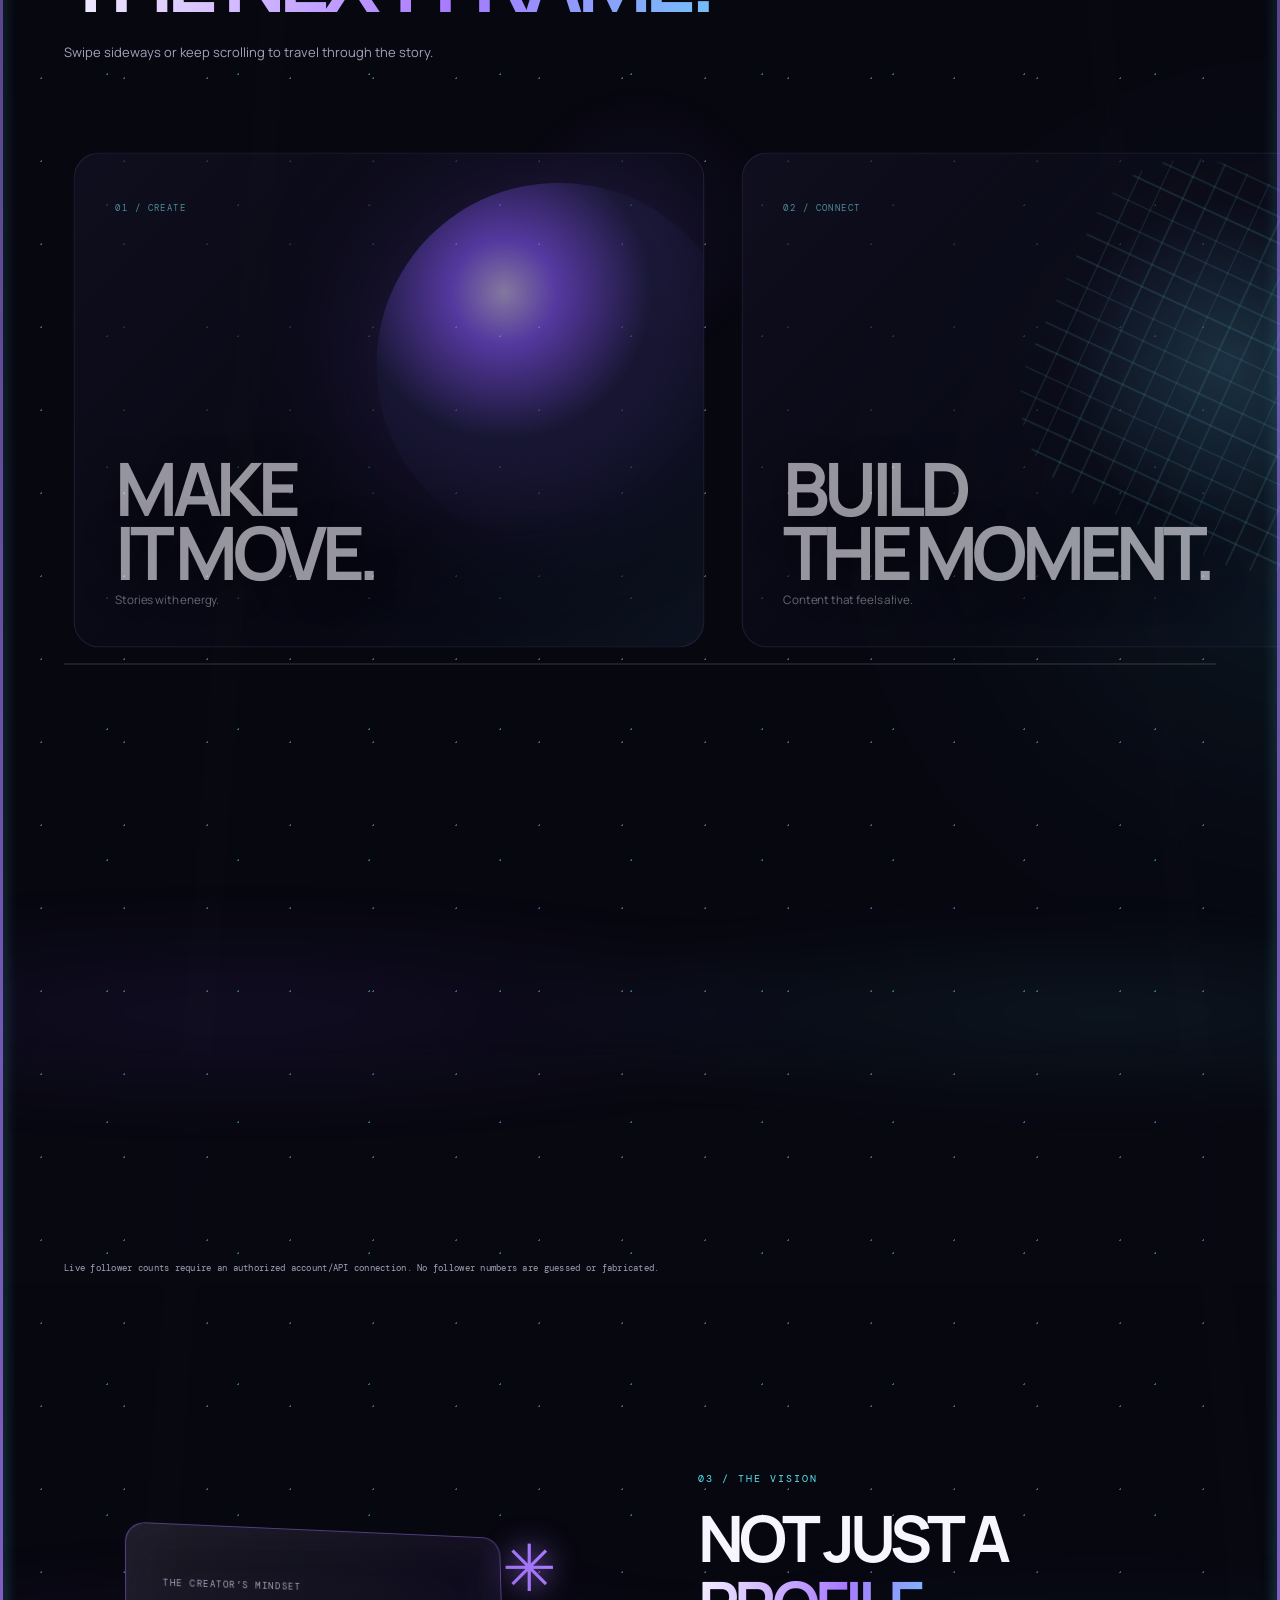
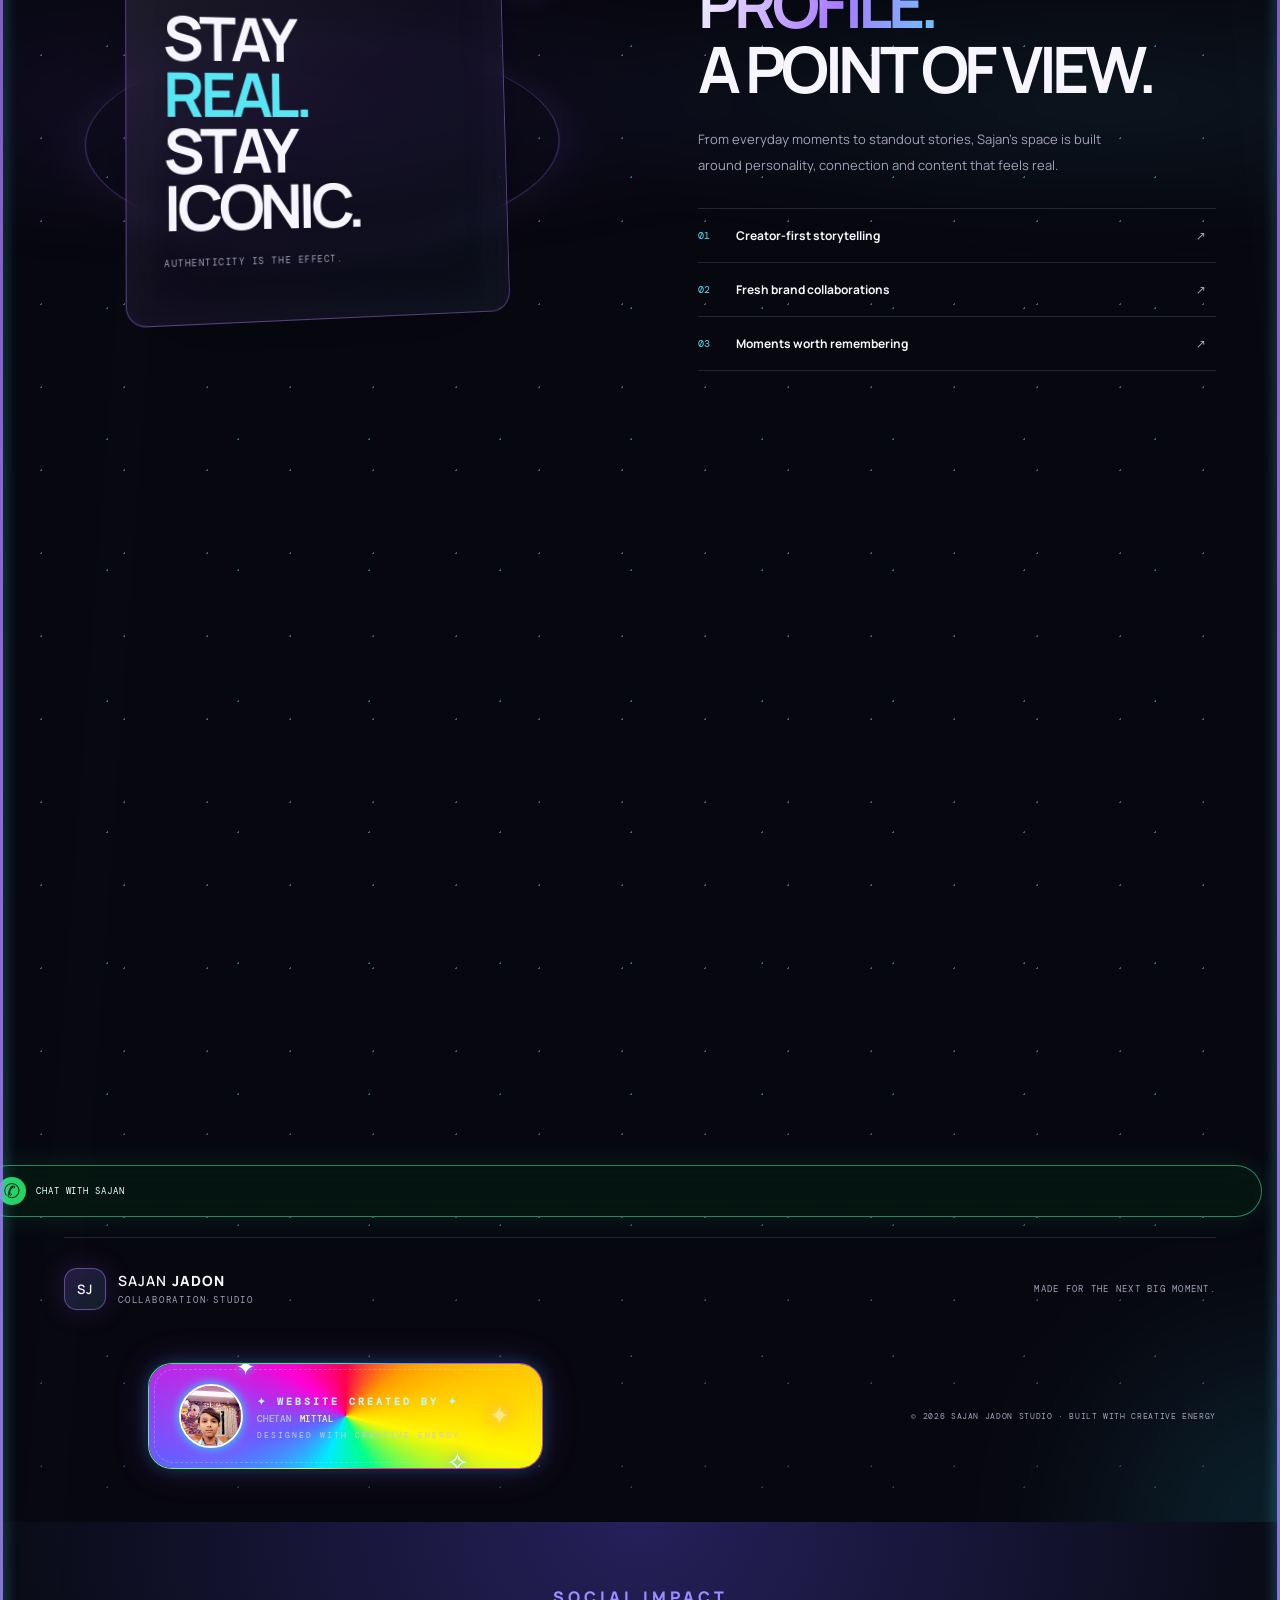
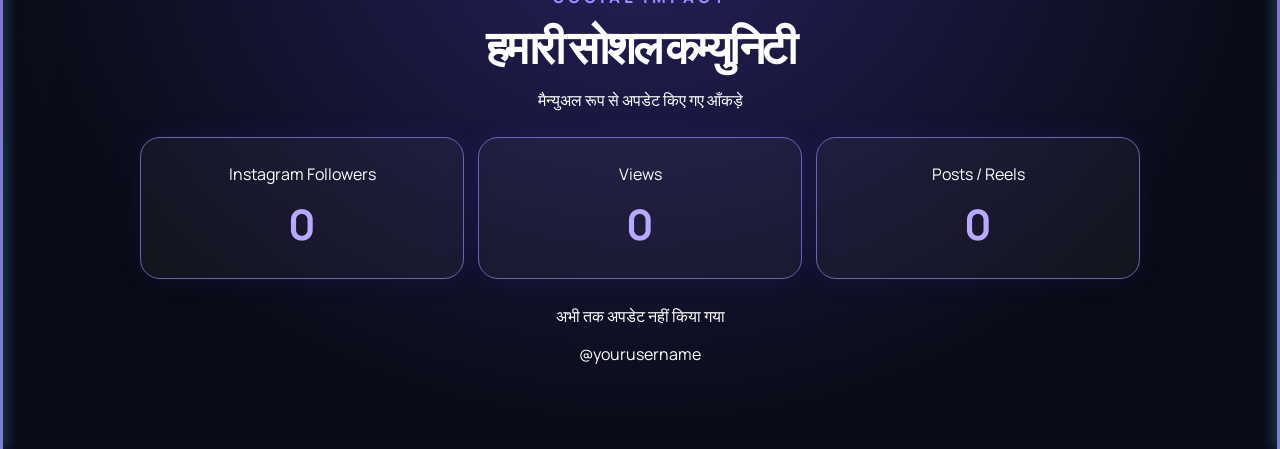
==== commit ddafe62a: "Add Google Search Console verification" ====
--- a/index.html
+++ b/index.html
@@ -1,6 +1,7 @@
 <!doctype html>
 <html lang="en">
 <head>
+  <meta name="google-site-verification" content="qs_HIoZoutV_D6sHfLP-9vUQLlAMGuSSjJ4oW0HQzCA" />
 <meta charset="utf-8">
 <meta name="viewport" content="width=device-width,initial-scale=1">
 <meta name="theme-color" content="#080812">
@@ -147,4 +148,39 @@
 </footer>
 
 <script defer src="script.js"></script>
+<script src="social-analytics.js"></script>
+
+<section id="publicSocialStats" class="social-public" aria-label="Social media statistics">
+  <div class="social-public-inner">
+    <p class="social-public-kicker">SOCIAL IMPACT</p>
+    <h2>हमारी सोशल कम्युनिटी</h2>
+    <p data-social-stat="label">मैन्युअल रूप से अपडेट किए गए आँकड़े</p>
+    <div class="social-public-grid">
+      <article><span>Instagram Followers</span><strong data-social-stat="followers">0</strong></article>
+      <article><span>Views</span><strong data-social-stat="views">0</strong></article>
+      <article><span>Posts / Reels</span><strong data-social-stat="posts">0</strong></article>
+    </div>
+    <p data-social-stat="updated">अभी तक अपडेट नहीं किया गया</p>
+    <p data-social-stat="username">@yourusername</p>
+    <div class="social-public-links">
+      <a data-social-link="instagramUrl" hidden target="_blank" rel="noopener noreferrer">Instagram खोलें ↗</a>
+      <a data-social-link="youtubeUrl" hidden target="_blank" rel="noopener noreferrer">YouTube खोलें ↗</a>
+      <a data-social-link="otherUrl" hidden target="_blank" rel="noopener noreferrer">अन्य लिंक ↗</a>
+    </div>
+  </div>
+</section>
+<style>
+.social-public{padding:64px 18px;background:radial-gradient(ellipse at top,#25205a,#090b16 70%);color:#fff}
+.social-public-inner{max-width:1000px;margin:auto;text-align:center}
+.social-public-kicker{letter-spacing:4px;color:#9c8cff;font-weight:800}
+.social-public h2{font-size:clamp(28px,5vw,46px);margin:8px 0 18px}
+.social-public-grid{display:grid;grid-template-columns:repeat(3,minmax(0,1fr));gap:14px;margin:26px 0}
+.social-public-grid article{padding:25px 12px;border:1px solid #7063b5;border-radius:20px;background:#ffffff0a;box-shadow:0 0 30px #5540ff18}
+.social-public-grid span,.social-public-grid strong{display:block}
+.social-public-grid strong{font-size:clamp(26px,5vw,42px);margin-top:10px;color:#b8a9ff}
+.social-public-links{display:flex;flex-wrap:wrap;justify-content:center;gap:12px;margin-top:20px}
+.social-public-links a{padding:12px 18px;border:1px solid #9986ff;border-radius:30px;color:#fff;text-decoration:none}
+@media(max-width:560px){.social-public-grid{grid-template-columns:1fr}.social-public{padding:40px 14px}}
+</style>
+
 </body></html>
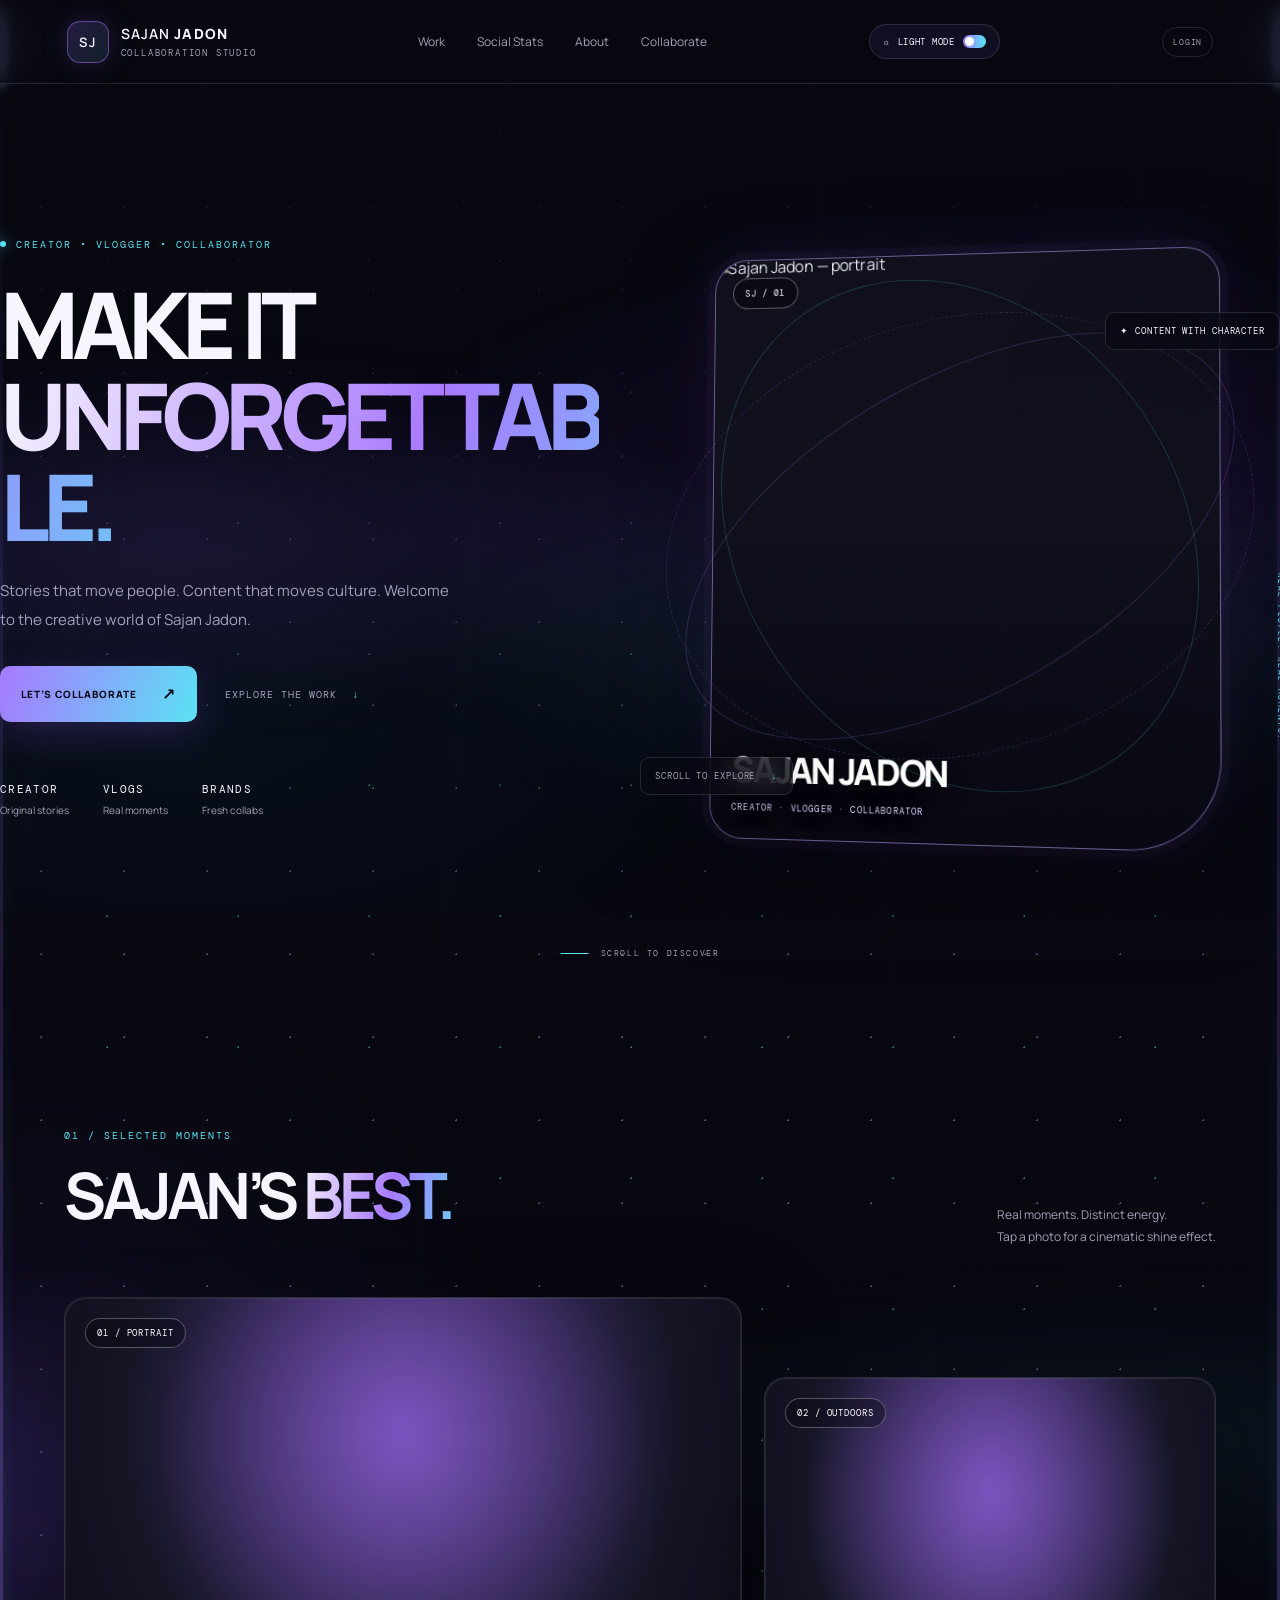
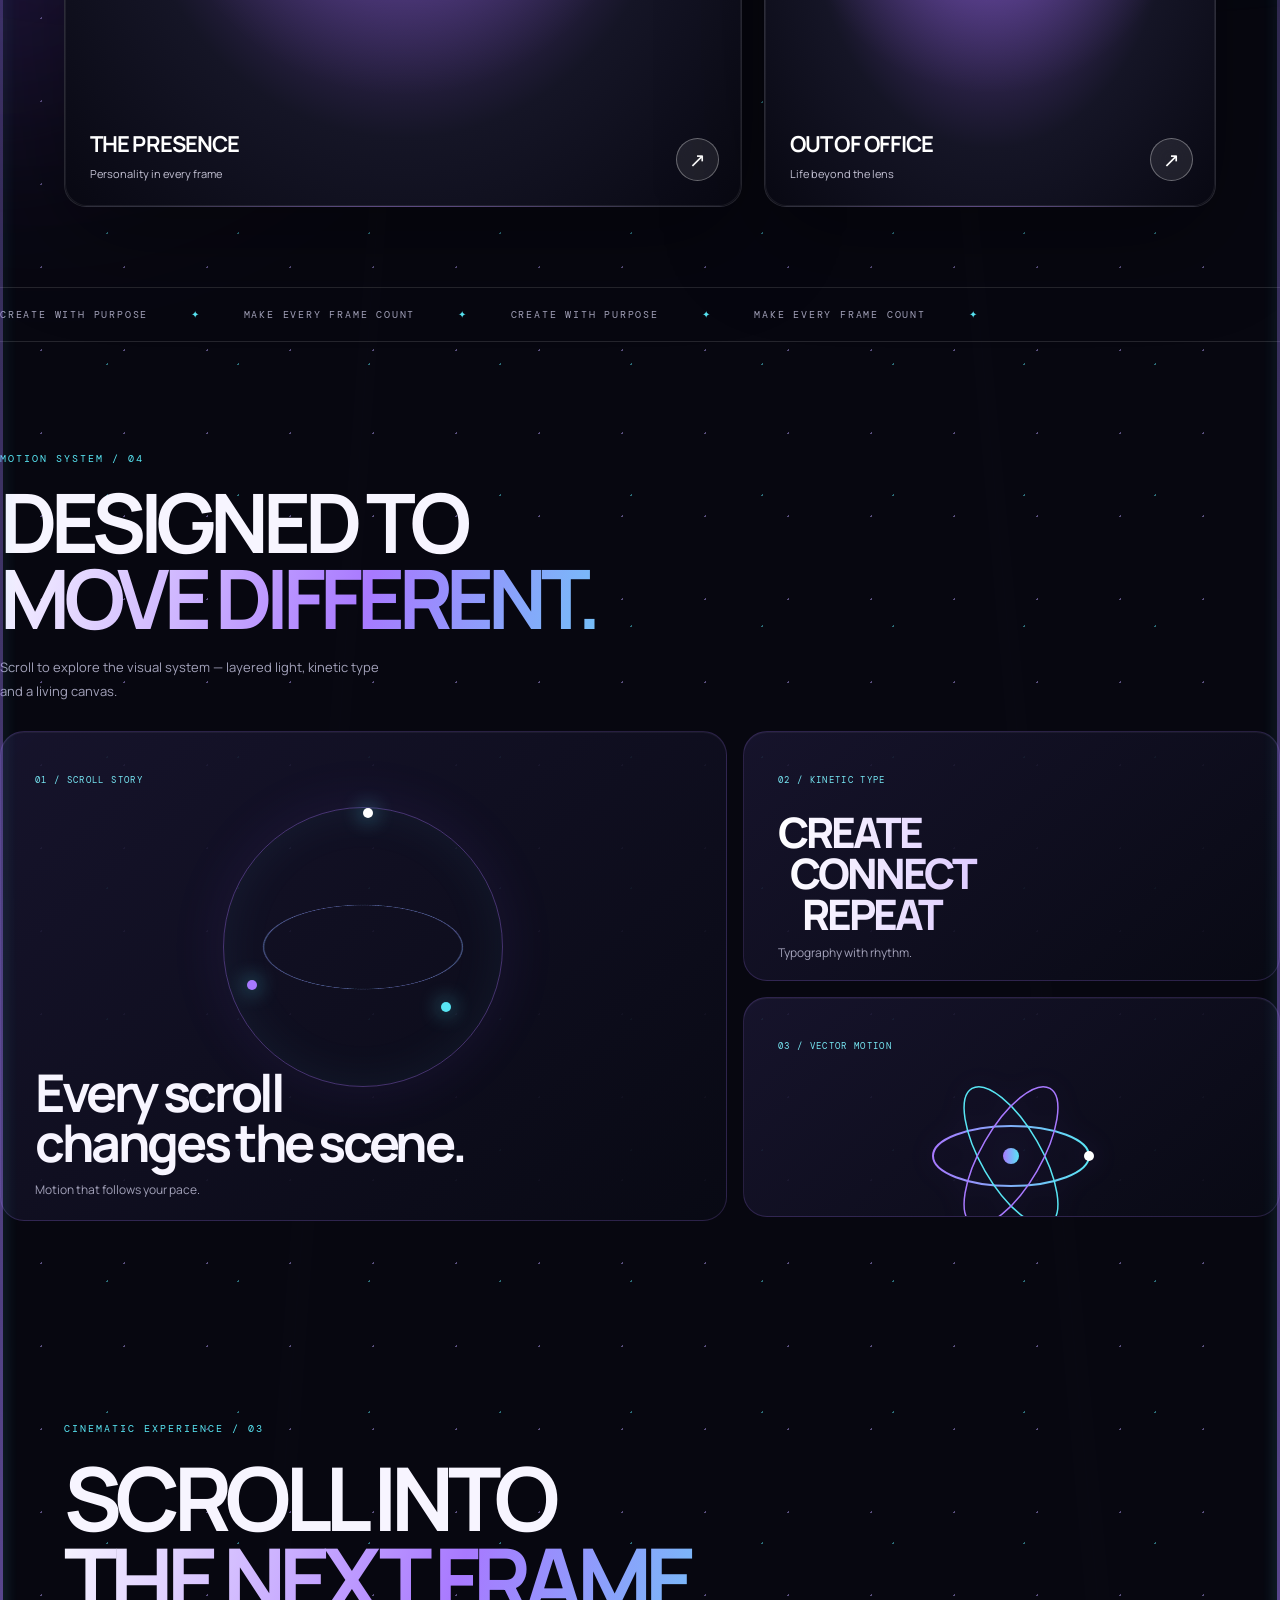
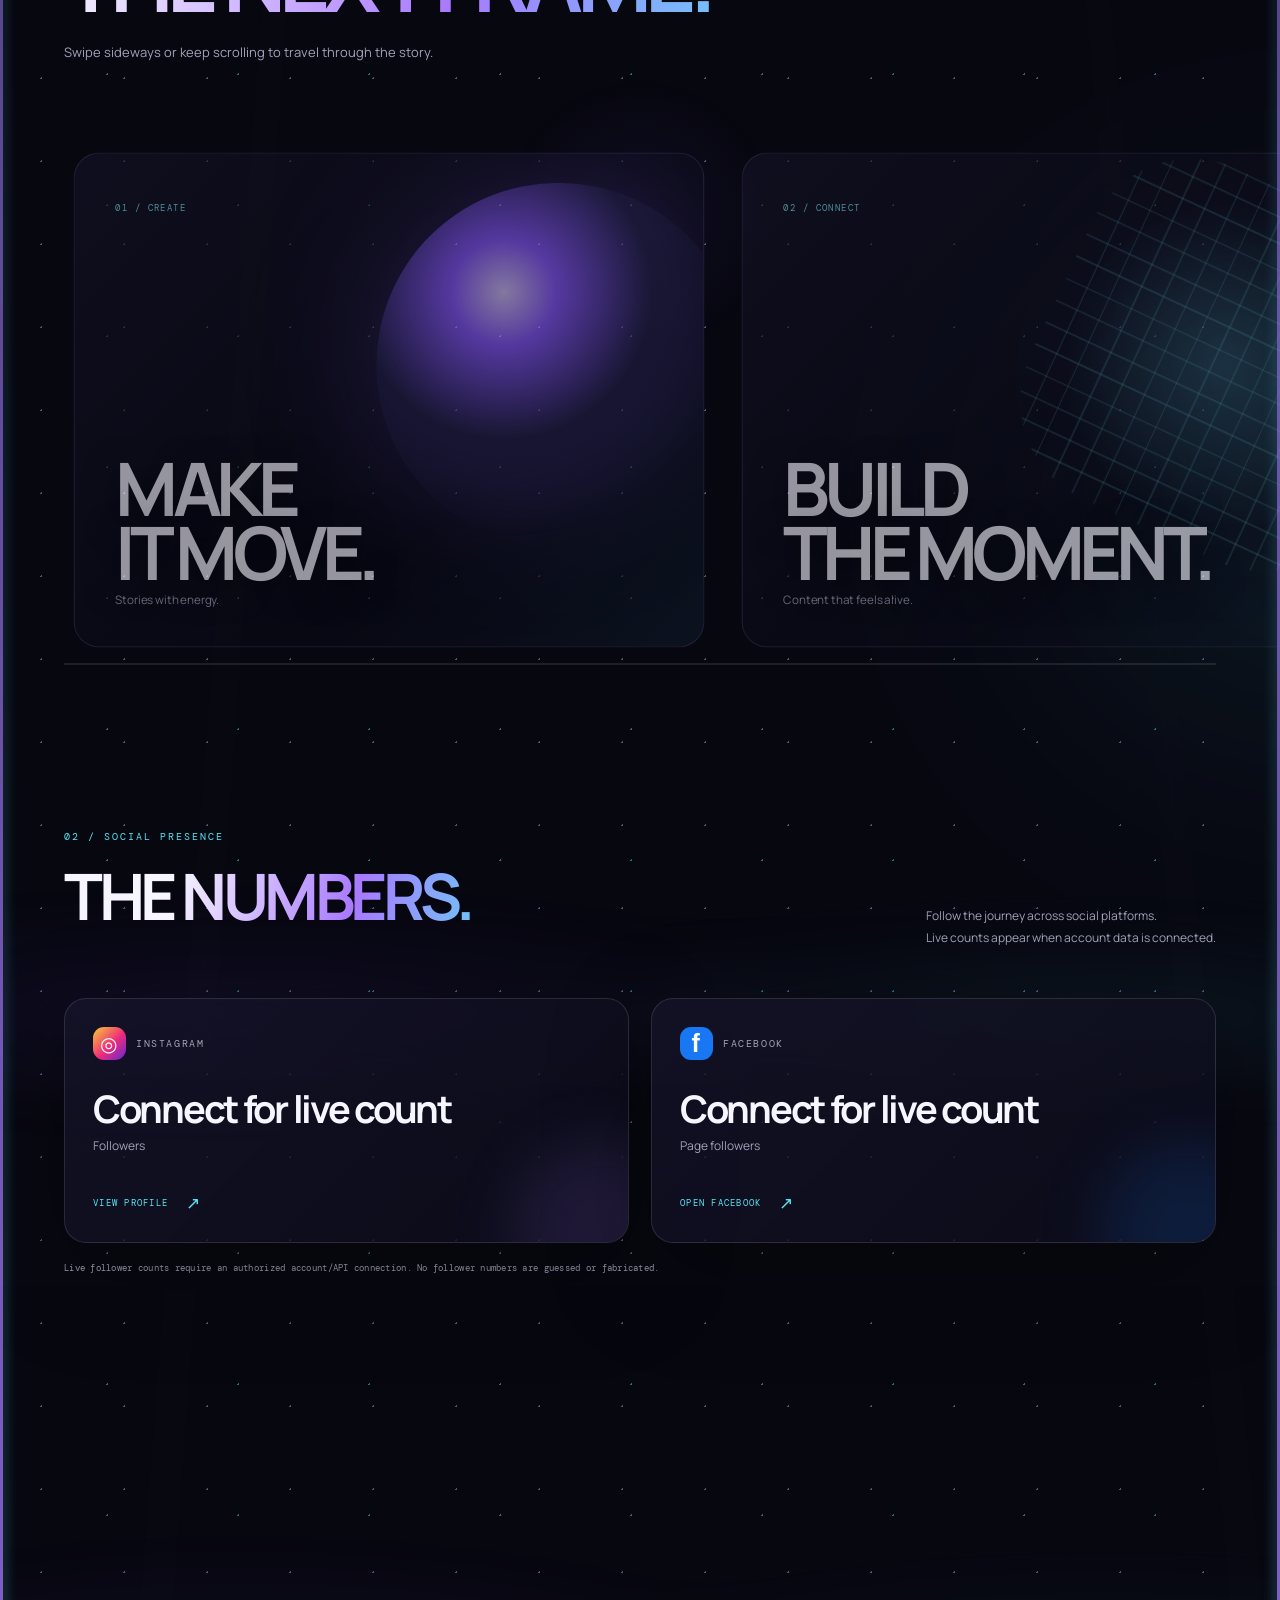
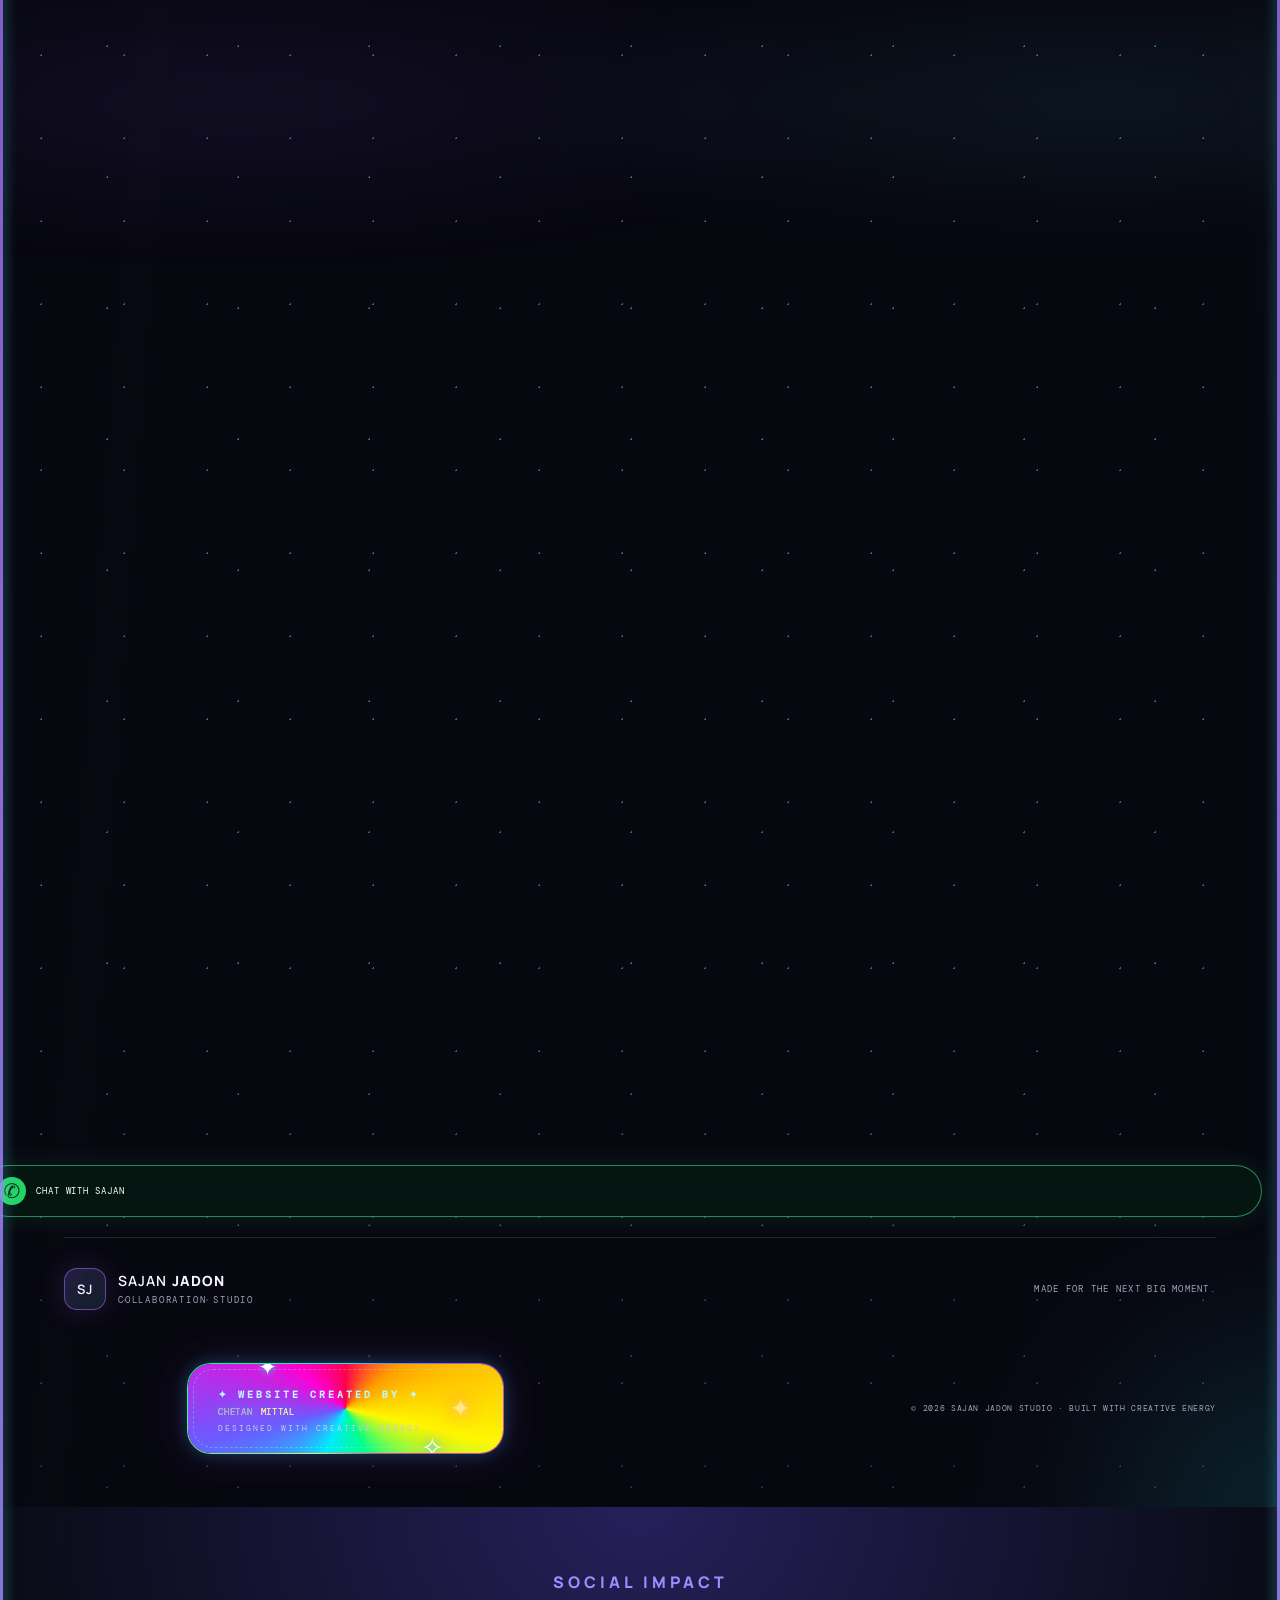
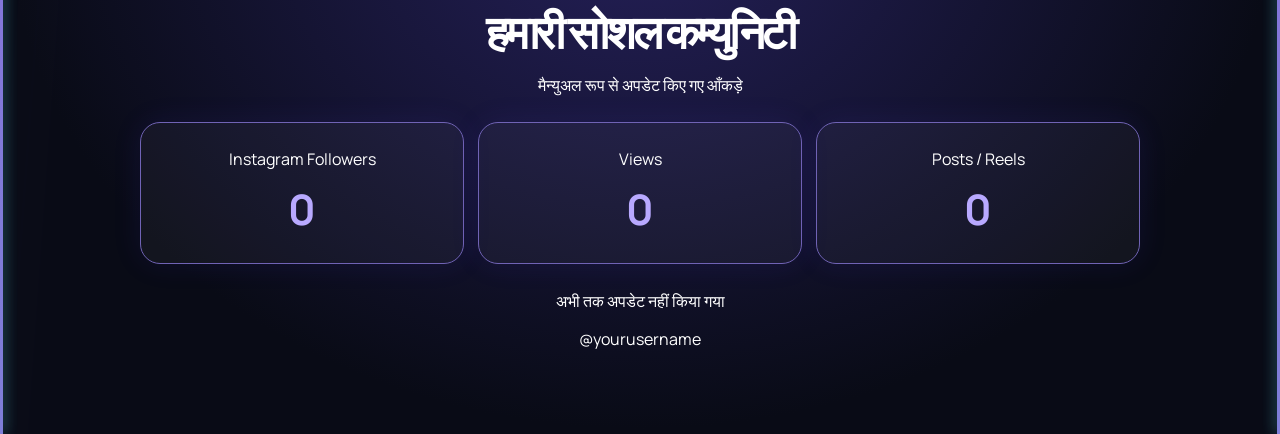
==== commit bbfc1cdb: "Optimize homepage loading performance" ====
--- a/index.html
+++ b/index.html
@@ -44,7 +44,7 @@
   </div>
   <div class="hero-stage hero-photo-stage" id="heroStage" aria-label="Sajan Jadon portrait with motion effects">
     <div class="hero-photo-frame">
-      <img class="hero-portrait" src="./assets/sajan-1.png" alt="Sajan Jadon — portrait" fetchpriority="high" decoding="async" onerror="this.closest('.hero-photo-frame').classList.add('photo-load-error')">
+      <img class="hero-portrait" src="assets/sajan-1.webp" alt="Sajan Jadon — portrait" fetchpriority="high" decoding="async" onerror="this.closest('.hero-photo-frame').classList.add('photo-load-error')">
       <div class="hero-photo-shade"></div>
       <div class="hero-photo-caption"><span>SAJAN JADON</span><small>CREATOR · VLOGGER · COLLABORATOR</small></div>
       <span class="hero-photo-index">SJ / 01</span>
@@ -59,8 +59,8 @@
 <section class="work section-wrap" id="work">
   <div class="section-head reveal"><div><div class="eyebrow">01 / SELECTED MOMENTS</div><h2>SAJAN’S <span class="gradient-text">BEST.</span></h2></div><p>Real moments. Distinct energy.<br>Tap a photo for a cinematic shine effect.</p></div>
   <div class="gallery">
-    <button class="photo-card card-wide reveal tilt" data-image="assets/sajan-1.png" aria-label="Open Sajan Jadon photo one"><img src="./assets/sajan-1.png" alt="Sajan Jadon portrait" onerror="this.parentElement.classList.add('missing-photo')" loading="eager" decoding="async"><span class="card-index">01 / PORTRAIT</span><span class="card-caption"><b>THE PRESENCE</b><small>Personality in every frame</small></span><span class="card-arrow">↗</span><span class="shine"></span></button>
-    <button class="photo-card card-tall reveal tilt" data-image="assets/sajan-2.jpg" aria-label="Open Sajan Jadon photo two"><img src="./assets/sajan-2.jpg" alt="Sajan Jadon outdoors" onerror="this.parentElement.classList.add('missing-photo')" loading="eager" decoding="async"><span class="card-index">02 / OUTDOORS</span><span class="card-caption"><b>OUT OF OFFICE</b><small>Life beyond the lens</small></span><span class="card-arrow">↗</span><span class="shine"></span></button>
+    <button class="photo-card card-wide reveal tilt" data-image="assets/sajan-1.webp" aria-label="Open Sajan Jadon photo one"><img src="assets/sajan-1.webp" alt="Sajan Jadon portrait" onerror="this.parentElement.classList.add('missing-photo')" loading="eager" decoding="async"><span class="card-index">01 / PORTRAIT</span><span class="card-caption"><b>THE PRESENCE</b><small>Personality in every frame</small></span><span class="card-arrow">↗</span><span class="shine"></span></button>
+    <button class="photo-card card-tall reveal tilt" data-image="assets/sajan-2.webp" aria-label="Open Sajan Jadon photo two"><img src="assets/sajan-2.webp" alt="Sajan Jadon outdoors" onerror="this.parentElement.classList.add('missing-photo')" loading="eager" decoding="async"><span class="card-index">02 / OUTDOORS</span><span class="card-caption"><b>OUT OF OFFICE</b><small>Life beyond the lens</small></span><span class="card-arrow">↗</span><span class="shine"></span></button>
   </div>
   <div class="marquee" aria-hidden="true"><div>CREATE WITH PURPOSE <span>✦</span> MAKE EVERY FRAME COUNT <span>✦</span> CREATE WITH PURPOSE <span>✦</span> MAKE EVERY FRAME COUNT <span>✦</span></div></div>
 </section>
@@ -136,7 +136,7 @@
   <span class="credit-orbit credit-orbit-two"></span>
   <span class="credit-spark credit-spark-one">✦</span>
   <span class="credit-spark credit-spark-two">✧</span>
-  <img src="./assets/chetan.jpg" alt="Chetan creator credit photo" onerror="this.style.display='none'" loading="lazy" decoding="async">
+  <img src="assets/chetan.webp" alt="Chetan creator credit photo" onerror="this.style.display='none'" loading="lazy" decoding="async">
   <span class="credit-words">
     <small>✦ WEBSITE CREATED BY ✦</small>
     <b class="credit-name"><span>CHETAN</span> <span>MITTAL</span></b>
@@ -148,7 +148,7 @@
 </footer>
 
 <script defer src="script.js"></script>
-<script src="social-analytics.js"></script>
+<script src="social-analytics.js" defer></script>
 
 <section id="publicSocialStats" class="social-public" aria-label="Social media statistics">
   <div class="social-public-inner">
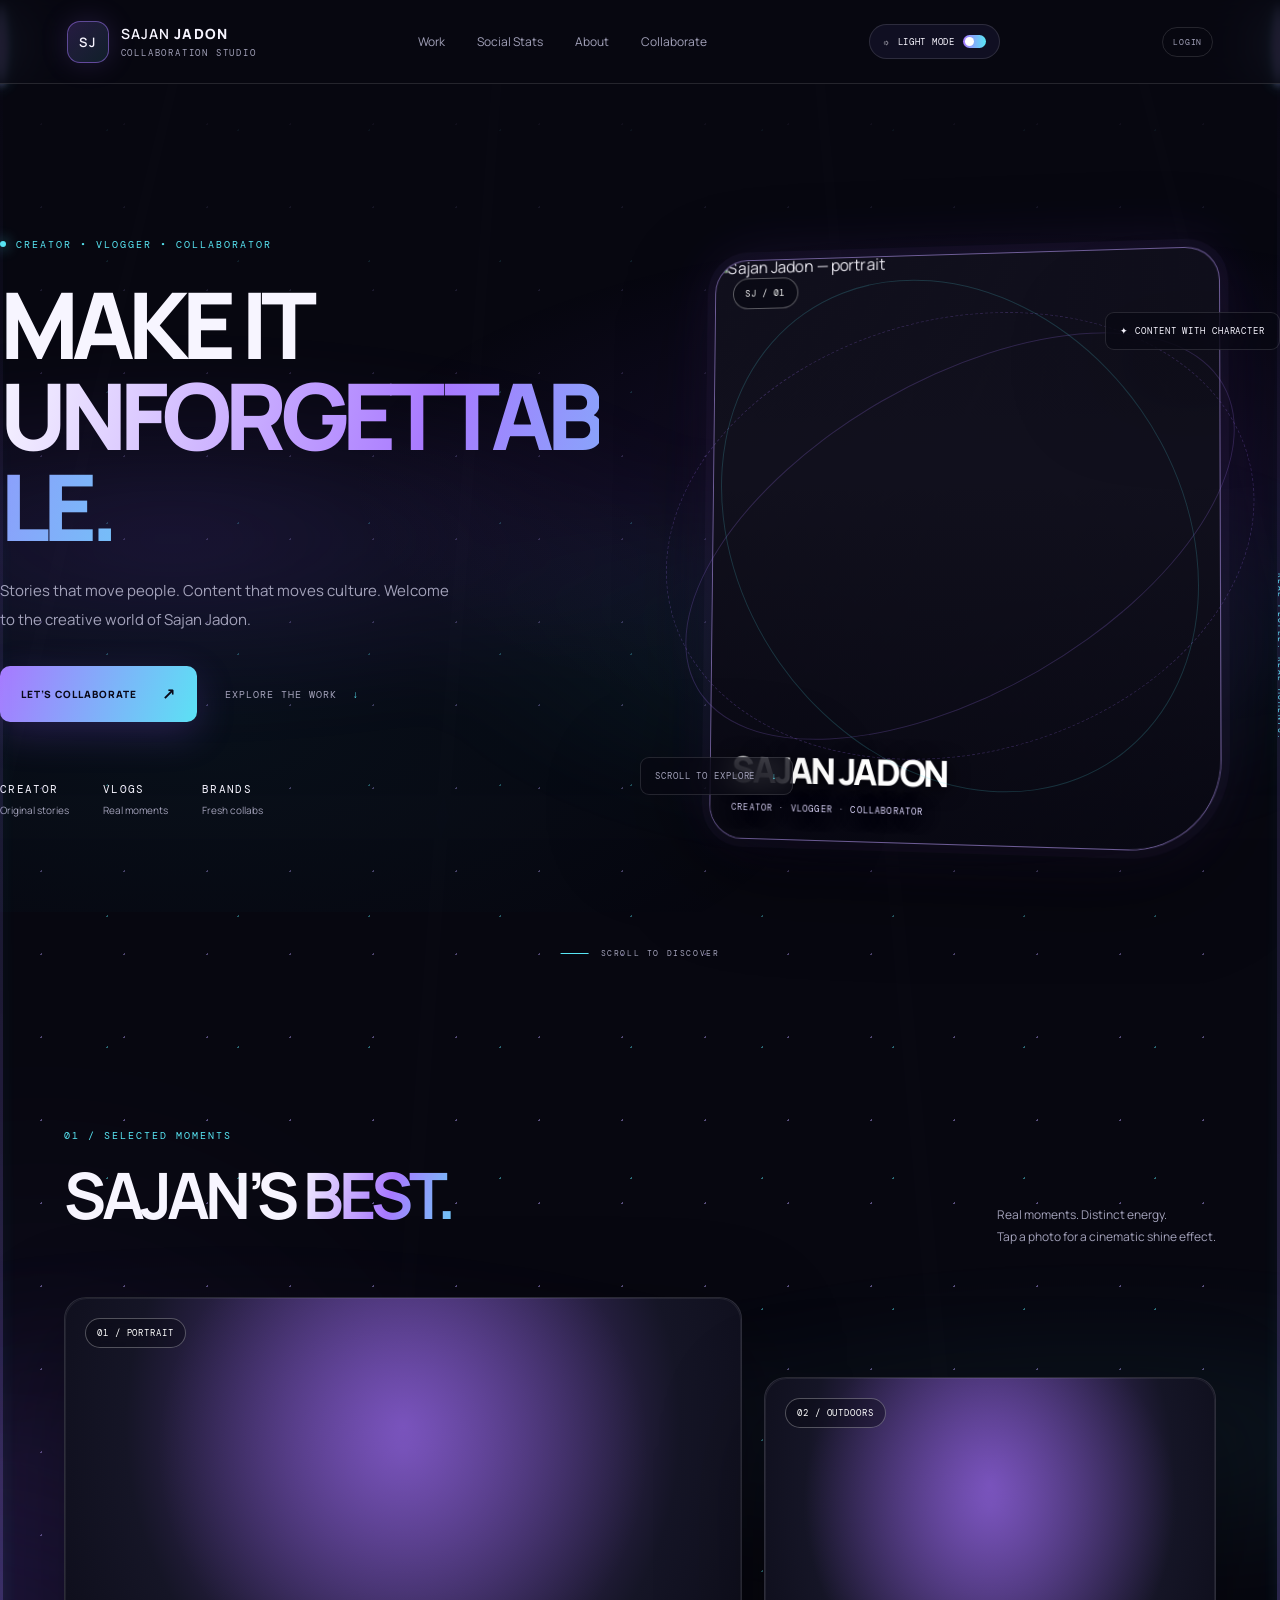
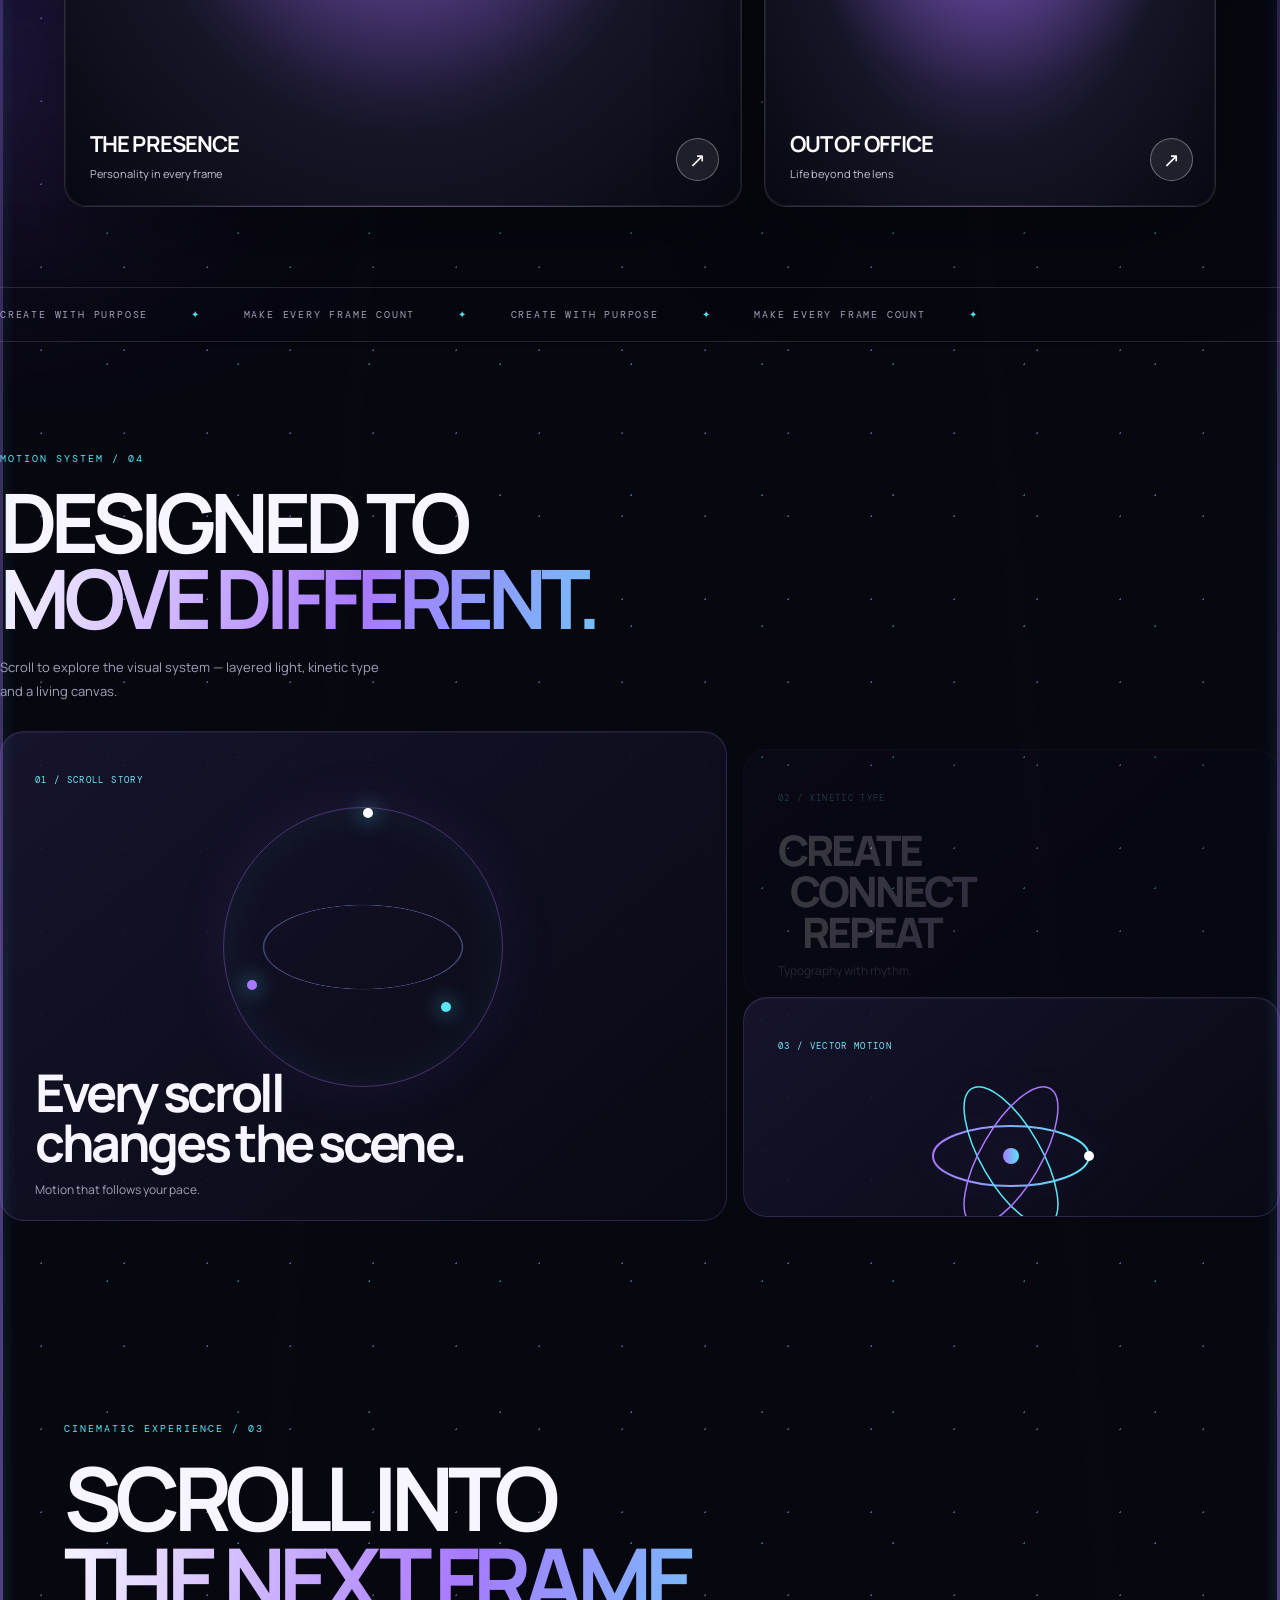
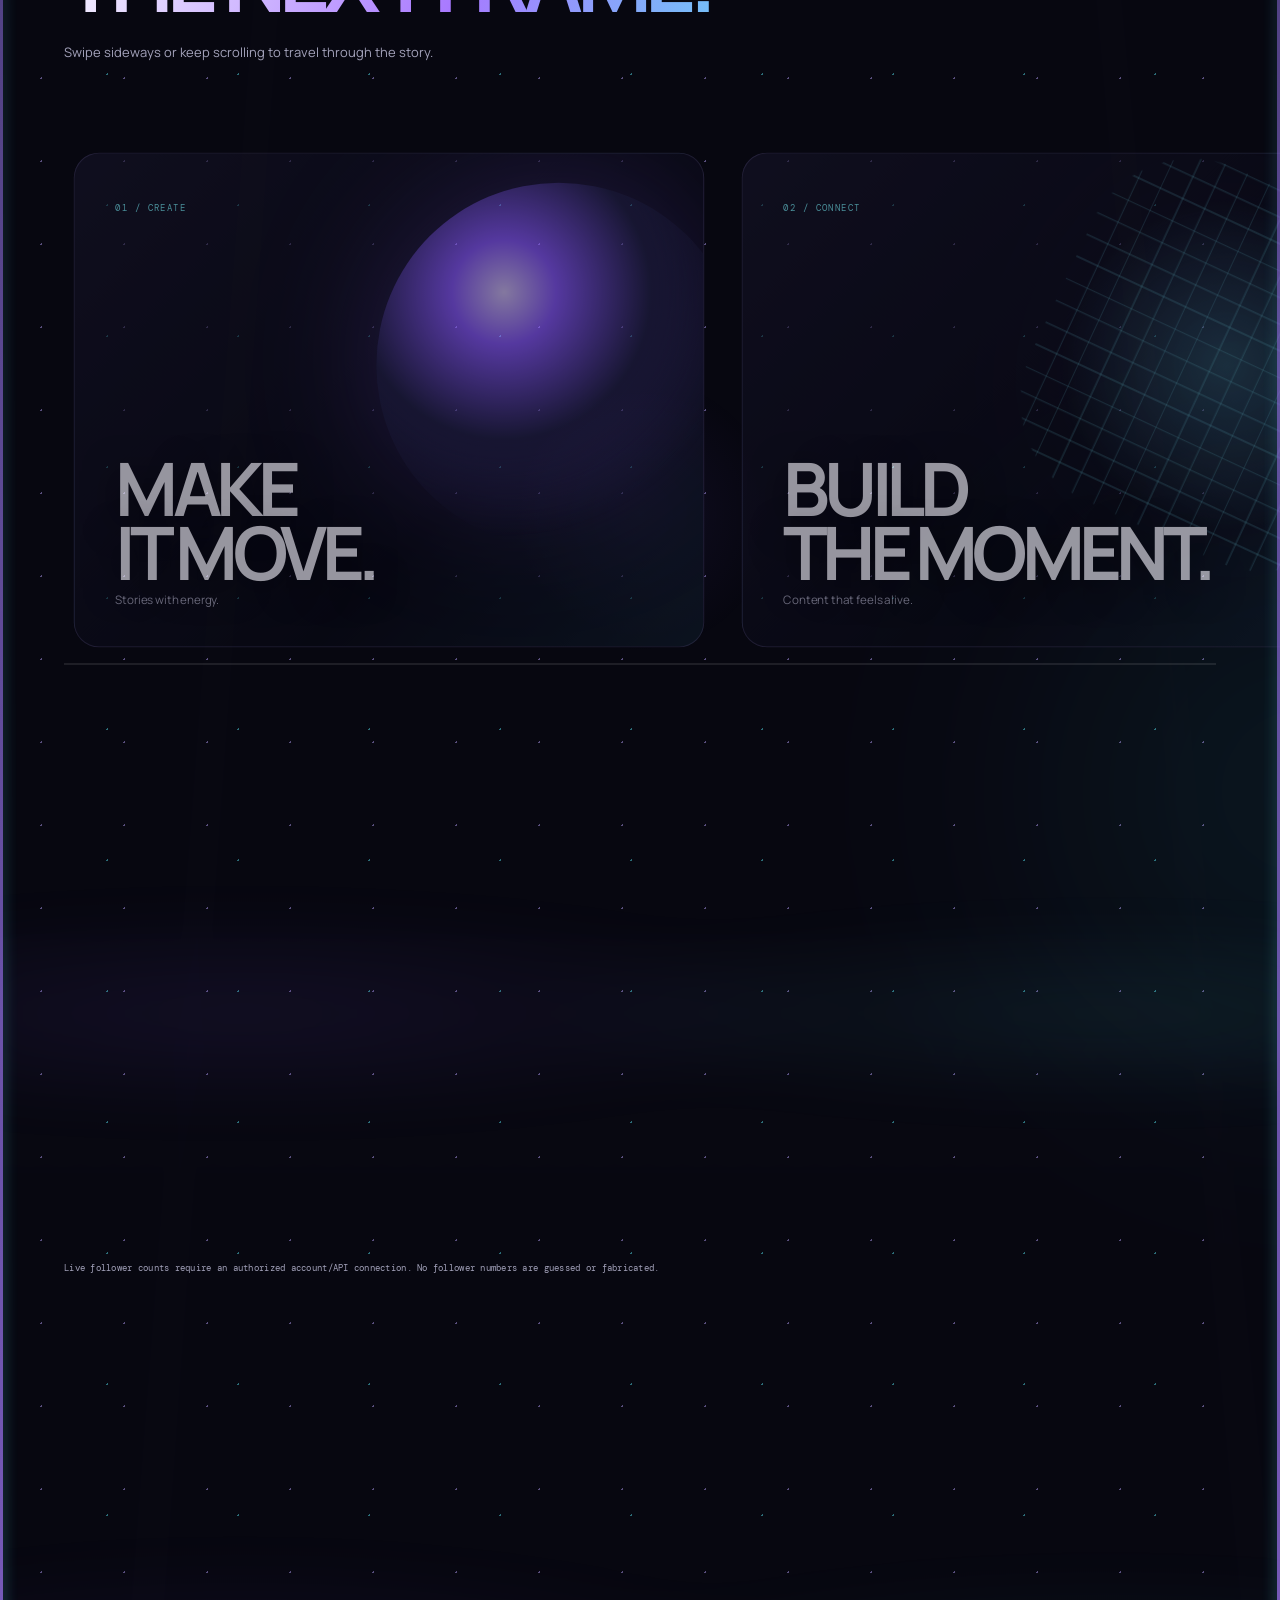
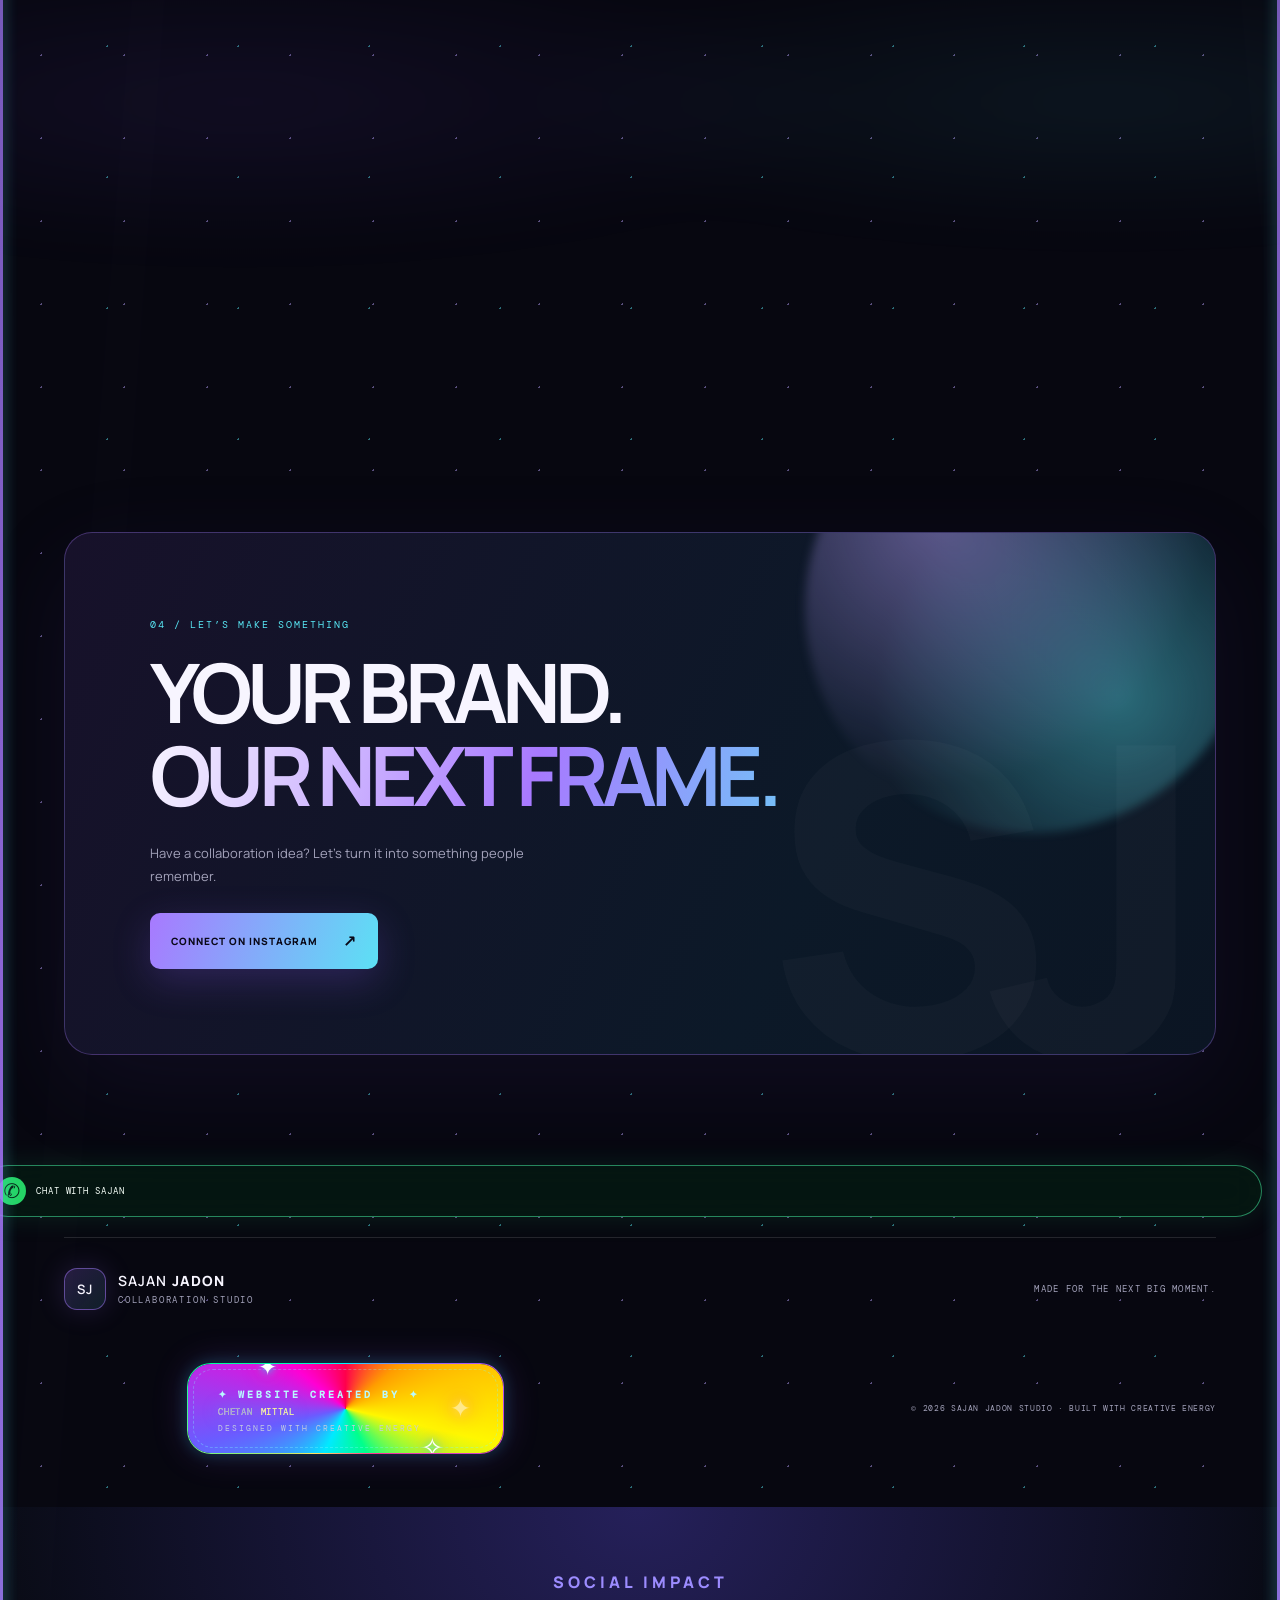
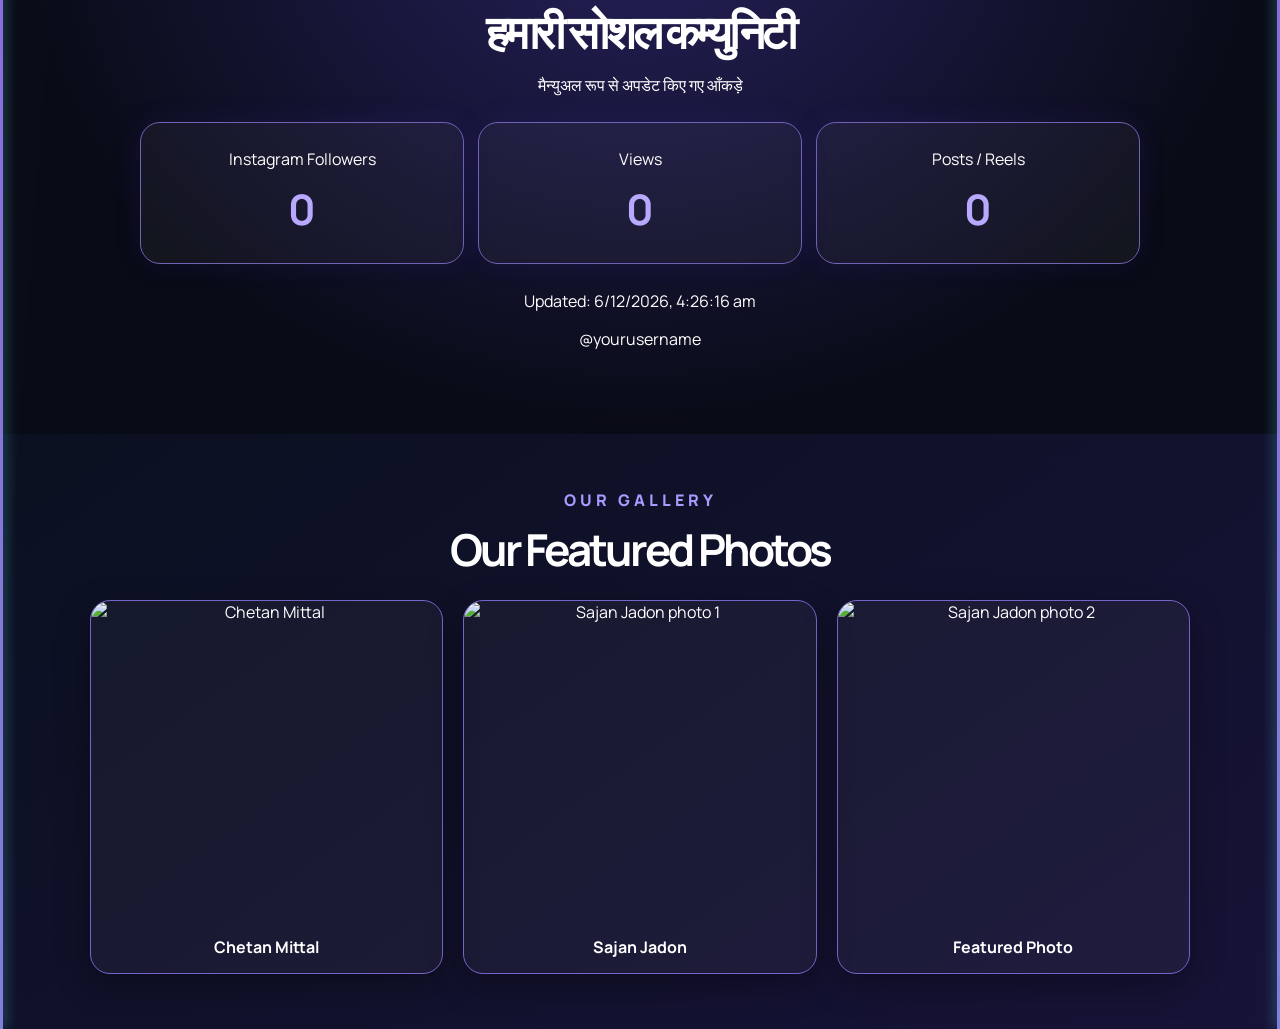
==== commit 0f0618cb: "Add visible homepage photo gallery" ====
--- a/index.html
+++ b/index.html
@@ -183,4 +183,37 @@
 @media(max-width:560px){.social-public-grid{grid-template-columns:1fr}.social-public{padding:40px 14px}}
 </style>
 
+
+<section id="sajan-photo-gallery" aria-label="Photo Gallery">
+  <div class="sj-gallery-inner">
+    <p class="sj-gallery-tag">OUR GALLERY</p>
+    <h2>Our Featured Photos</h2>
+    <div class="sj-gallery-grid">
+      <figure>
+        <img src="/assets/chetan.webp" alt="Chetan Mittal" loading="lazy" decoding="async">
+        <figcaption>Chetan Mittal</figcaption>
+      </figure>
+      <figure>
+        <img src="/assets/sajan-1.webp" alt="Sajan Jadon photo 1" loading="lazy" decoding="async">
+        <figcaption>Sajan Jadon</figcaption>
+      </figure>
+      <figure>
+        <img src="/assets/sajan-2.webp" alt="Sajan Jadon photo 2" loading="lazy" decoding="async">
+        <figcaption>Featured Photo</figcaption>
+      </figure>
+    </div>
+  </div>
+</section>
+<style>
+#sajan-photo-gallery{padding:55px 18px;background:linear-gradient(145deg,#0b1020,#171338);color:#fff}
+.sj-gallery-inner{max-width:1100px;margin:auto;text-align:center}
+.sj-gallery-tag{color:#a99aff;letter-spacing:4px;font-weight:800}
+.sj-gallery-inner h2{font-size:clamp(28px,5vw,44px);margin:10px 0 28px}
+.sj-gallery-grid{display:grid;grid-template-columns:repeat(3,minmax(0,1fr));gap:20px}
+.sj-gallery-grid figure{margin:0;overflow:hidden;border:1px solid #7665c9;border-radius:20px;background:#ffffff0a;box-shadow:0 12px 35px #0005}
+.sj-gallery-grid img{display:block;width:100%;height:320px;object-fit:cover}
+.sj-gallery-grid figcaption{padding:15px;font-weight:700}
+@media(max-width:650px){.sj-gallery-grid{grid-template-columns:1fr}.sj-gallery-grid img{height:auto;max-height:420px;object-fit:contain;background:#080a13}}
+</style>
+
 </body></html>
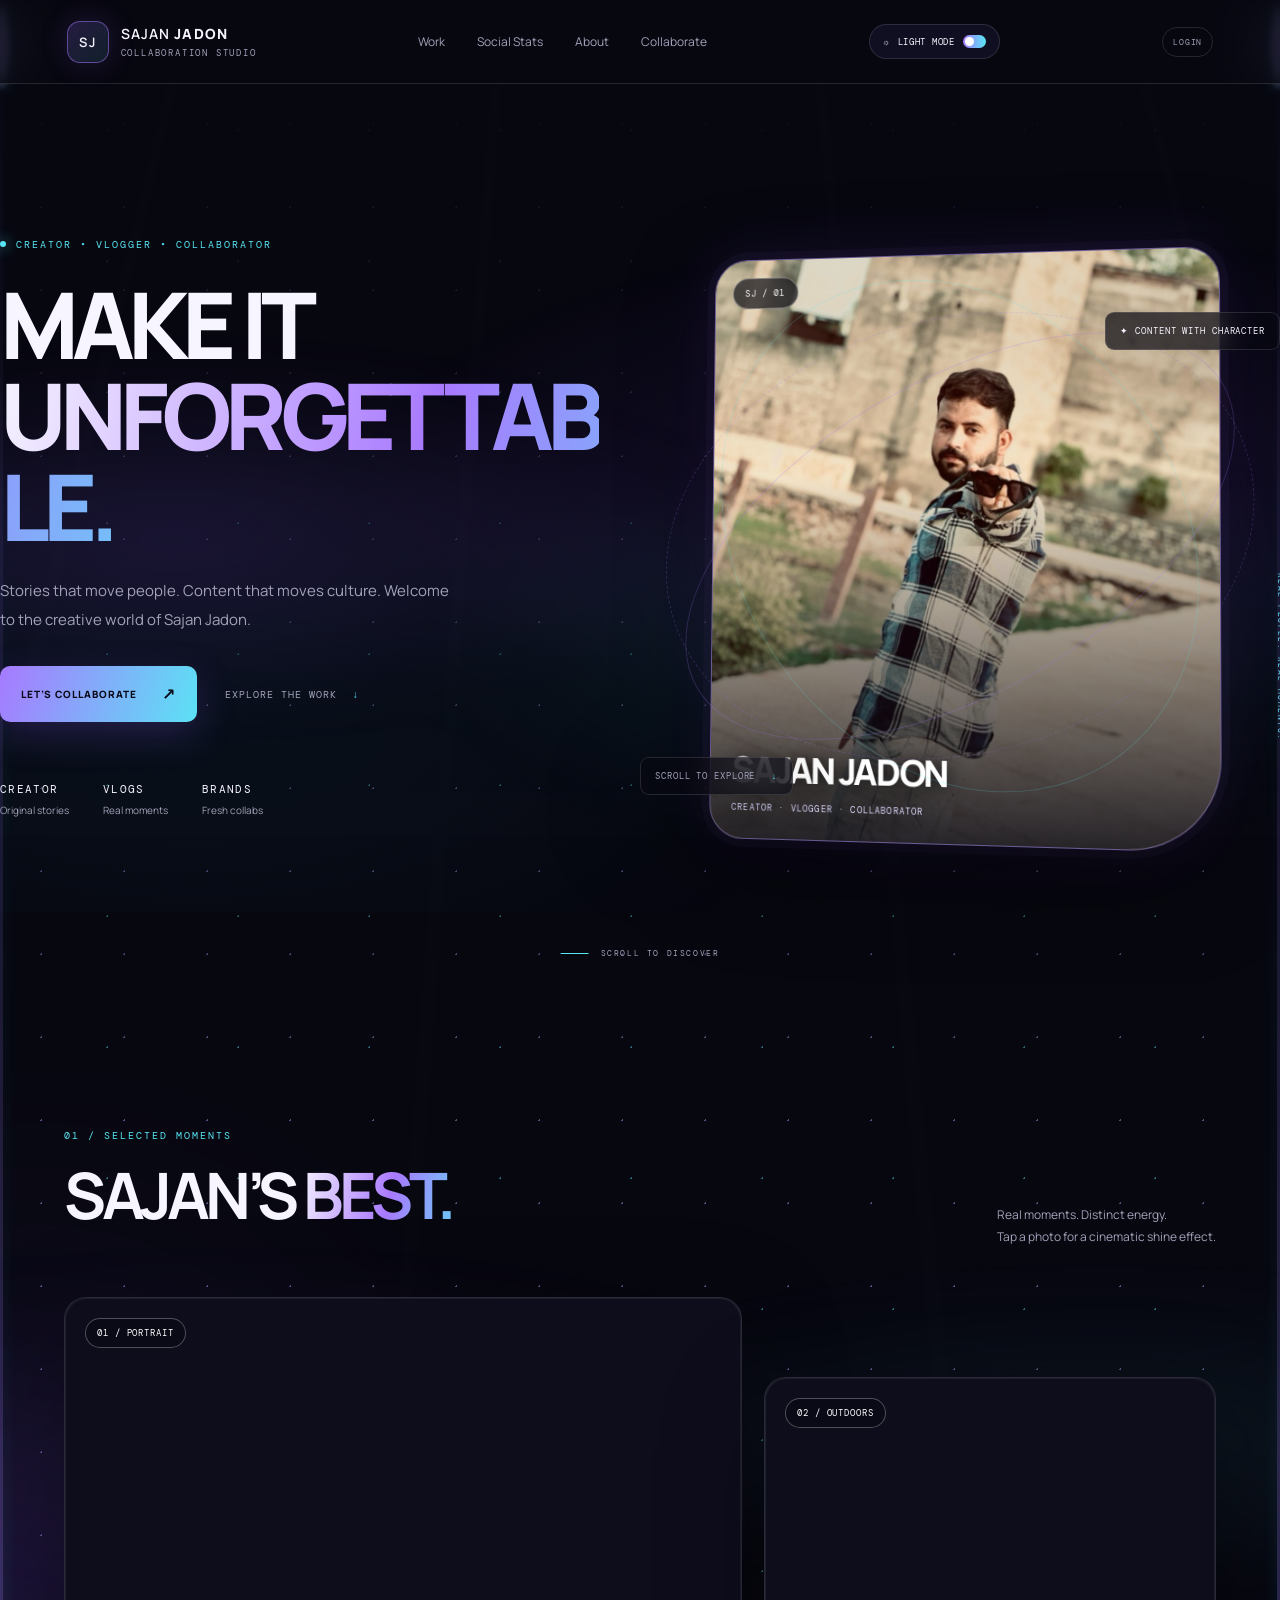
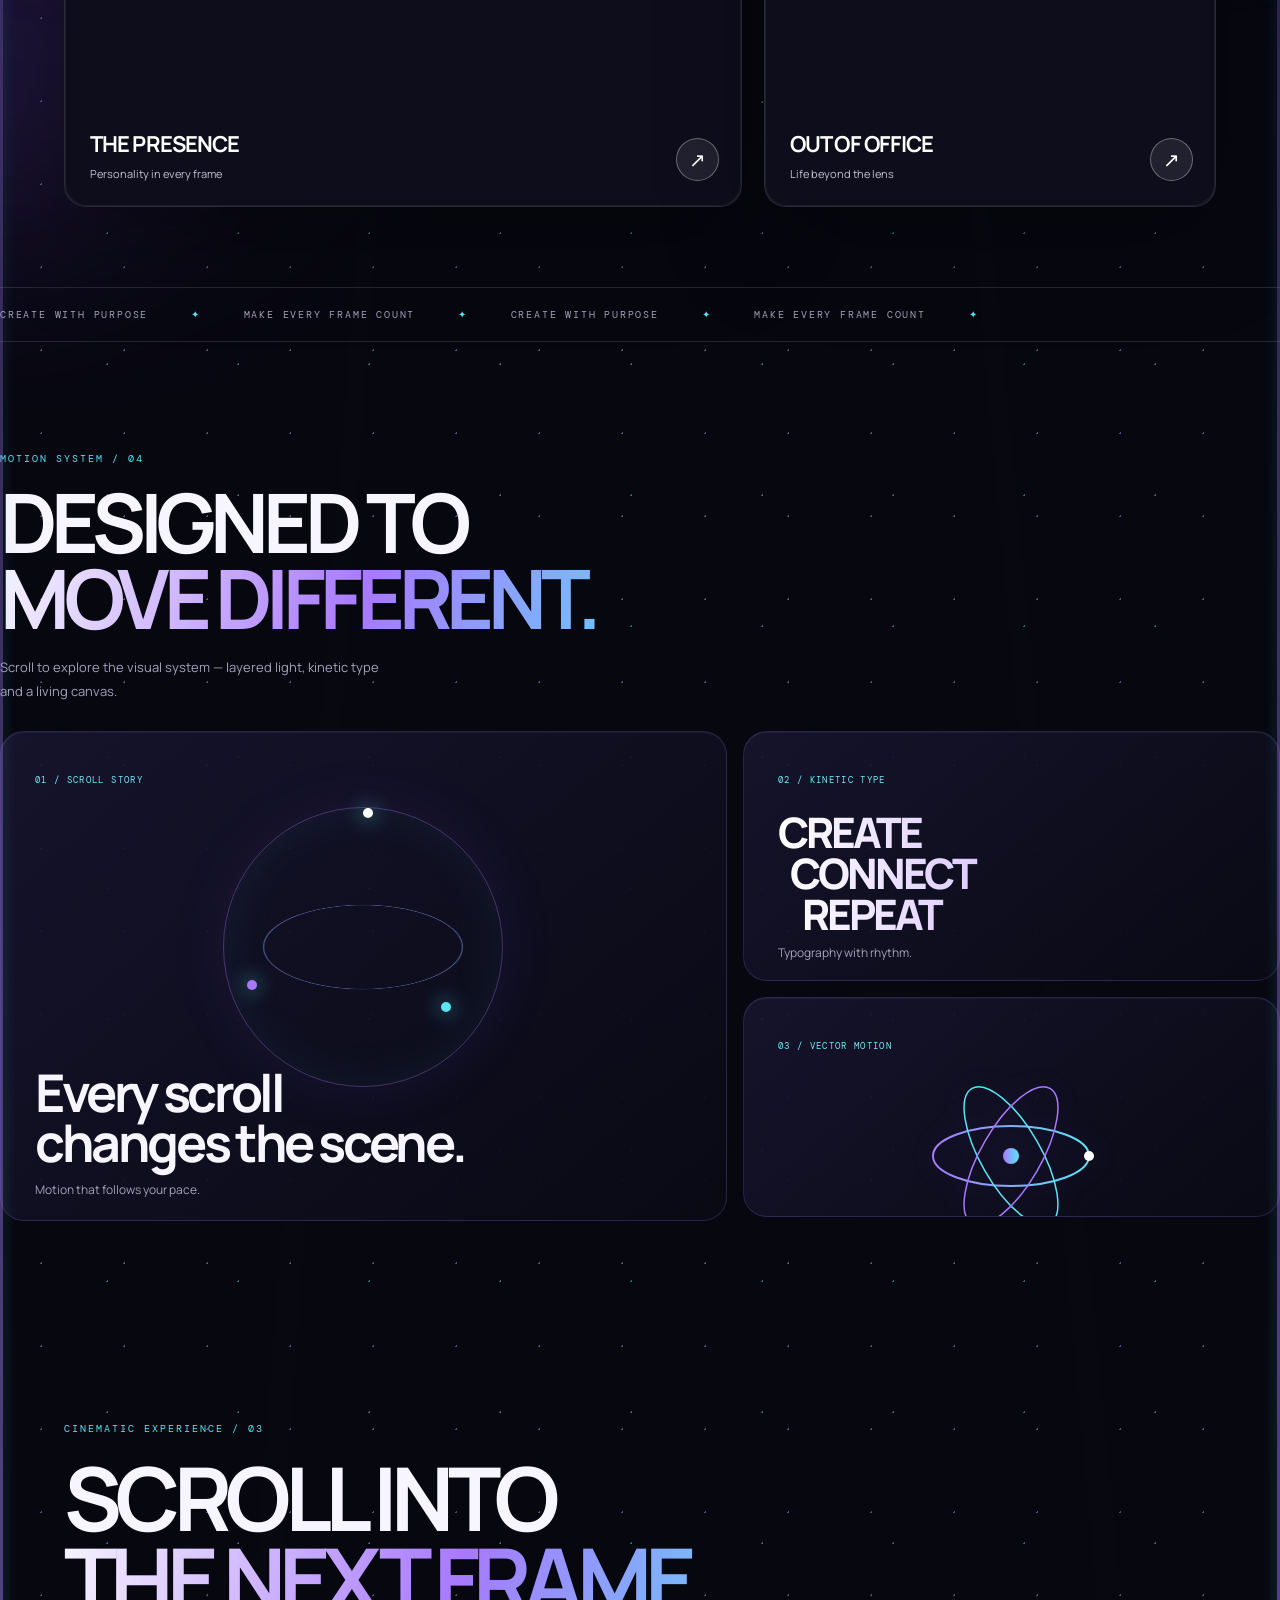
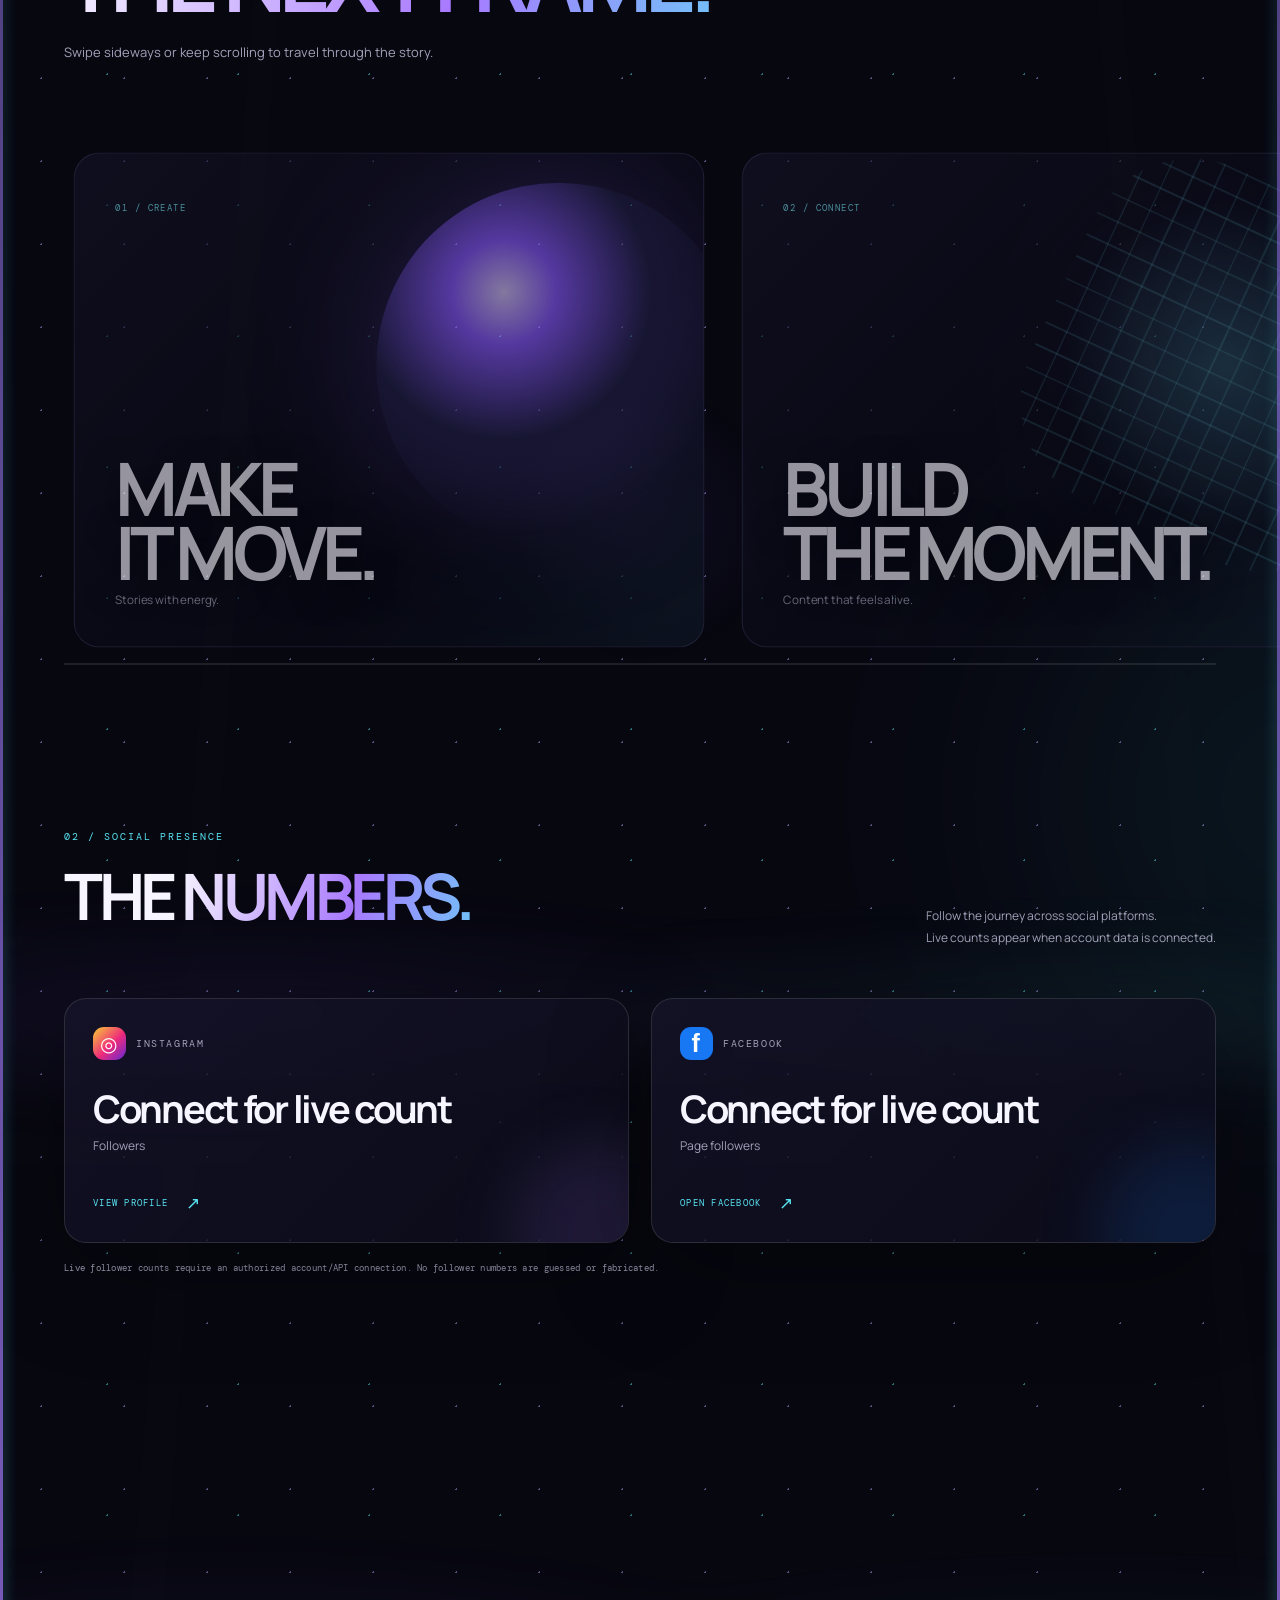
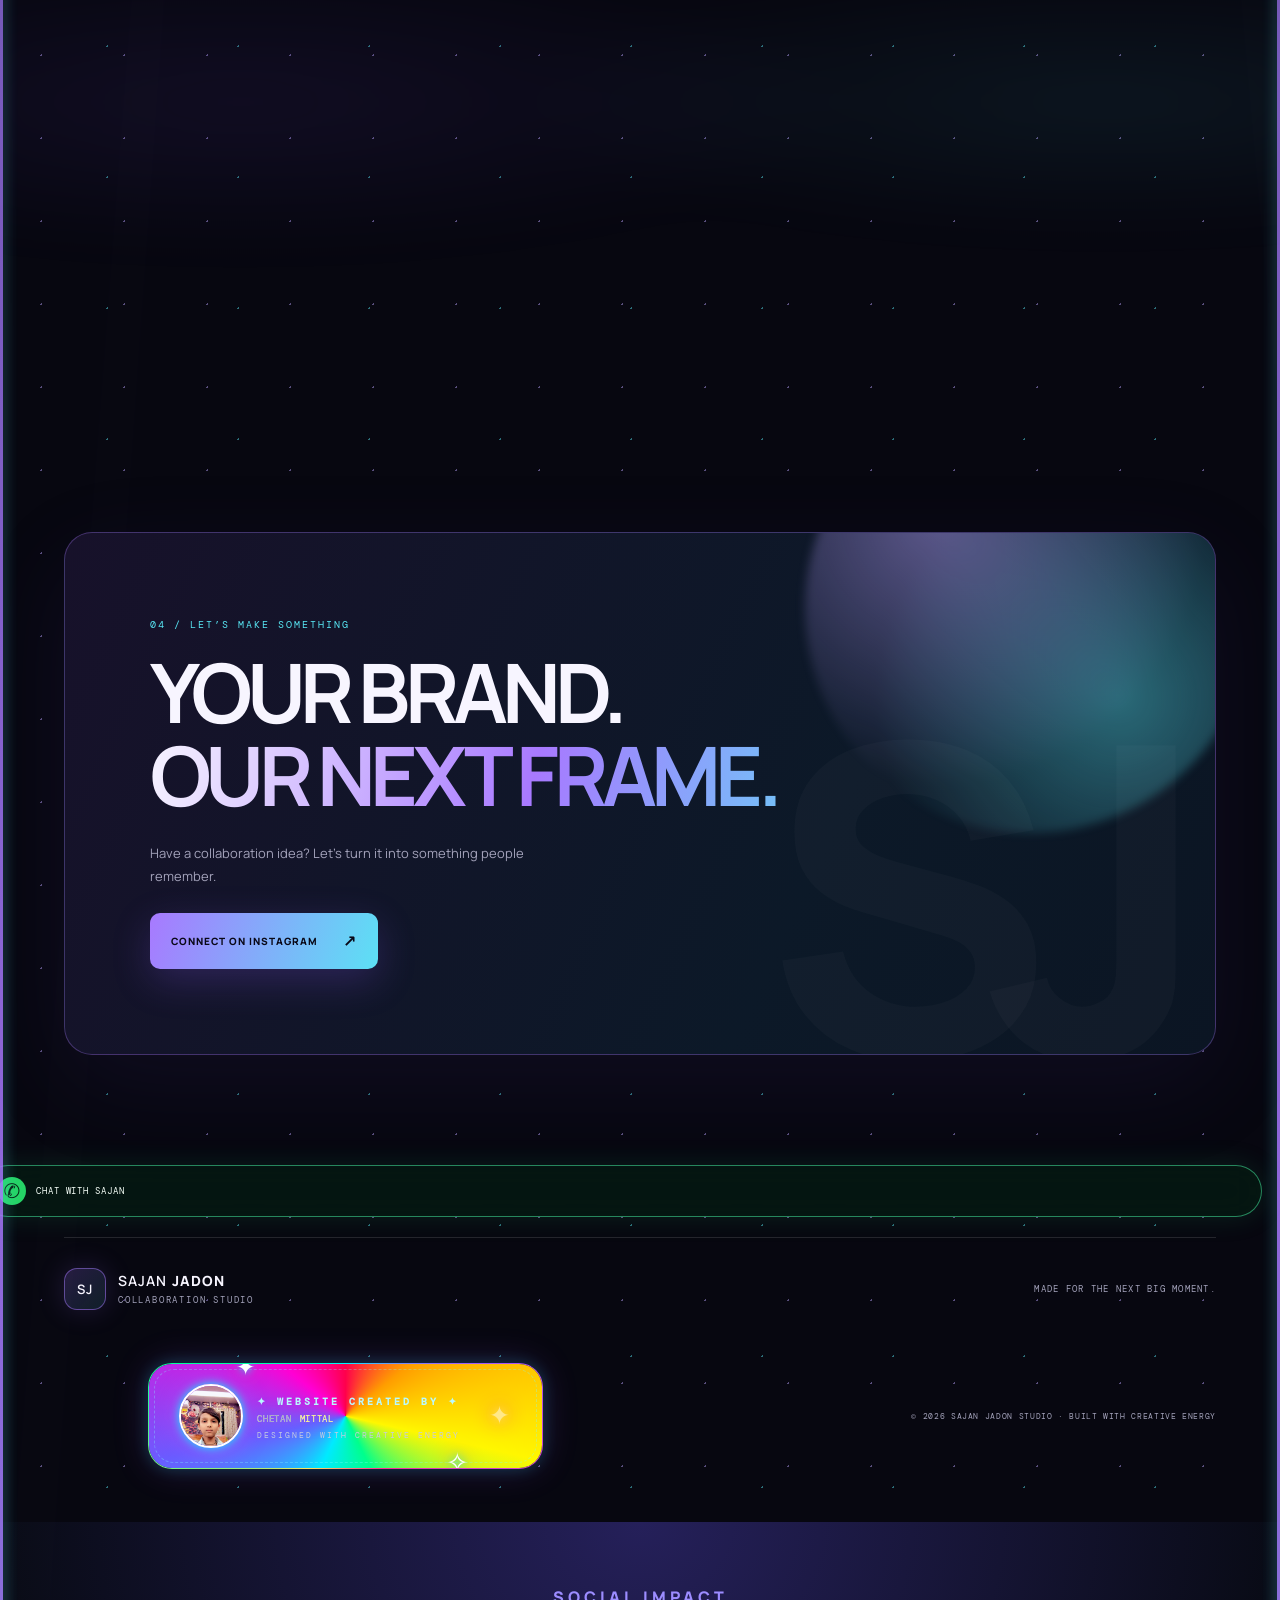
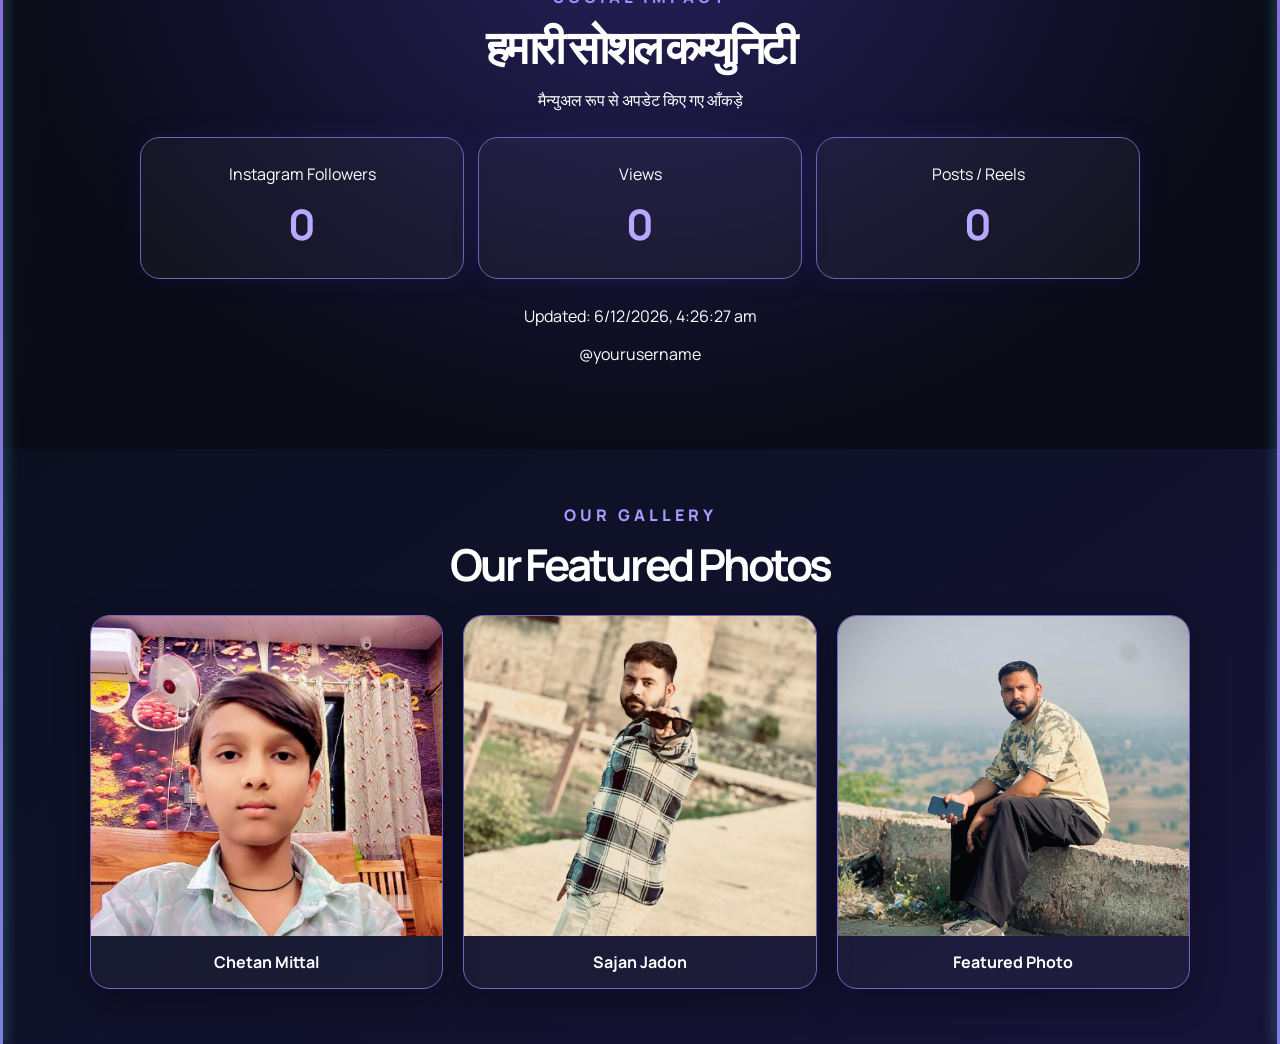
==== commit d9120a83: "Fix homepage photos and image paths" ====
--- a/index.html
+++ b/index.html
@@ -44,7 +44,7 @@
   </div>
   <div class="hero-stage hero-photo-stage" id="heroStage" aria-label="Sajan Jadon portrait with motion effects">
     <div class="hero-photo-frame">
-      <img class="hero-portrait" src="assets/sajan-1.webp" alt="Sajan Jadon — portrait" fetchpriority="high" decoding="async" onerror="this.closest('.hero-photo-frame').classList.add('photo-load-error')">
+      <img class="hero-portrait" src="assets/sajan-1.png" alt="Sajan Jadon — portrait" fetchpriority="high" decoding="async" onerror="this.closest('.hero-photo-frame').classList.add('photo-load-error')">
       <div class="hero-photo-shade"></div>
       <div class="hero-photo-caption"><span>SAJAN JADON</span><small>CREATOR · VLOGGER · COLLABORATOR</small></div>
       <span class="hero-photo-index">SJ / 01</span>
@@ -59,8 +59,8 @@
 <section class="work section-wrap" id="work">
   <div class="section-head reveal"><div><div class="eyebrow">01 / SELECTED MOMENTS</div><h2>SAJAN’S <span class="gradient-text">BEST.</span></h2></div><p>Real moments. Distinct energy.<br>Tap a photo for a cinematic shine effect.</p></div>
   <div class="gallery">
-    <button class="photo-card card-wide reveal tilt" data-image="assets/sajan-1.webp" aria-label="Open Sajan Jadon photo one"><img src="assets/sajan-1.webp" alt="Sajan Jadon portrait" onerror="this.parentElement.classList.add('missing-photo')" loading="eager" decoding="async"><span class="card-index">01 / PORTRAIT</span><span class="card-caption"><b>THE PRESENCE</b><small>Personality in every frame</small></span><span class="card-arrow">↗</span><span class="shine"></span></button>
-    <button class="photo-card card-tall reveal tilt" data-image="assets/sajan-2.webp" aria-label="Open Sajan Jadon photo two"><img src="assets/sajan-2.webp" alt="Sajan Jadon outdoors" onerror="this.parentElement.classList.add('missing-photo')" loading="eager" decoding="async"><span class="card-index">02 / OUTDOORS</span><span class="card-caption"><b>OUT OF OFFICE</b><small>Life beyond the lens</small></span><span class="card-arrow">↗</span><span class="shine"></span></button>
+    <button class="photo-card card-wide reveal tilt" data-image="assets/sajan-1.png" aria-label="Open Sajan Jadon photo one"><img src="assets/sajan-1.png" alt="Sajan Jadon portrait" onerror="this.parentElement.classList.add('missing-photo')" loading="eager" decoding="async"><span class="card-index">01 / PORTRAIT</span><span class="card-caption"><b>THE PRESENCE</b><small>Personality in every frame</small></span><span class="card-arrow">↗</span><span class="shine"></span></button>
+    <button class="photo-card card-tall reveal tilt" data-image="assets/sajan-2.jpg" aria-label="Open Sajan Jadon photo two"><img src="assets/sajan-2.jpg" alt="Sajan Jadon outdoors" onerror="this.parentElement.classList.add('missing-photo')" loading="eager" decoding="async"><span class="card-index">02 / OUTDOORS</span><span class="card-caption"><b>OUT OF OFFICE</b><small>Life beyond the lens</small></span><span class="card-arrow">↗</span><span class="shine"></span></button>
   </div>
   <div class="marquee" aria-hidden="true"><div>CREATE WITH PURPOSE <span>✦</span> MAKE EVERY FRAME COUNT <span>✦</span> CREATE WITH PURPOSE <span>✦</span> MAKE EVERY FRAME COUNT <span>✦</span></div></div>
 </section>
@@ -136,7 +136,7 @@
   <span class="credit-orbit credit-orbit-two"></span>
   <span class="credit-spark credit-spark-one">✦</span>
   <span class="credit-spark credit-spark-two">✧</span>
-  <img src="assets/chetan.webp" alt="Chetan creator credit photo" onerror="this.style.display='none'" loading="lazy" decoding="async">
+  <img src="assets/chetan.jpg" alt="Chetan creator credit photo" onerror="this.style.display='none'" loading="lazy" decoding="async">
   <span class="credit-words">
     <small>✦ WEBSITE CREATED BY ✦</small>
     <b class="credit-name"><span>CHETAN</span> <span>MITTAL</span></b>
@@ -190,15 +190,15 @@
     <h2>Our Featured Photos</h2>
     <div class="sj-gallery-grid">
       <figure>
-        <img src="/assets/chetan.webp" alt="Chetan Mittal" loading="lazy" decoding="async">
+        <img src="/assets/chetan.jpg" alt="Chetan Mittal" loading="lazy" decoding="async">
         <figcaption>Chetan Mittal</figcaption>
       </figure>
       <figure>
-        <img src="/assets/sajan-1.webp" alt="Sajan Jadon photo 1" loading="lazy" decoding="async">
+        <img src="/assets/sajan-1.png" alt="Sajan Jadon photo 1" loading="lazy" decoding="async">
         <figcaption>Sajan Jadon</figcaption>
       </figure>
       <figure>
-        <img src="/assets/sajan-2.webp" alt="Sajan Jadon photo 2" loading="lazy" decoding="async">
+        <img src="/assets/sajan-2.jpg" alt="Sajan Jadon photo 2" loading="lazy" decoding="async">
         <figcaption>Featured Photo</figcaption>
       </figure>
     </div>
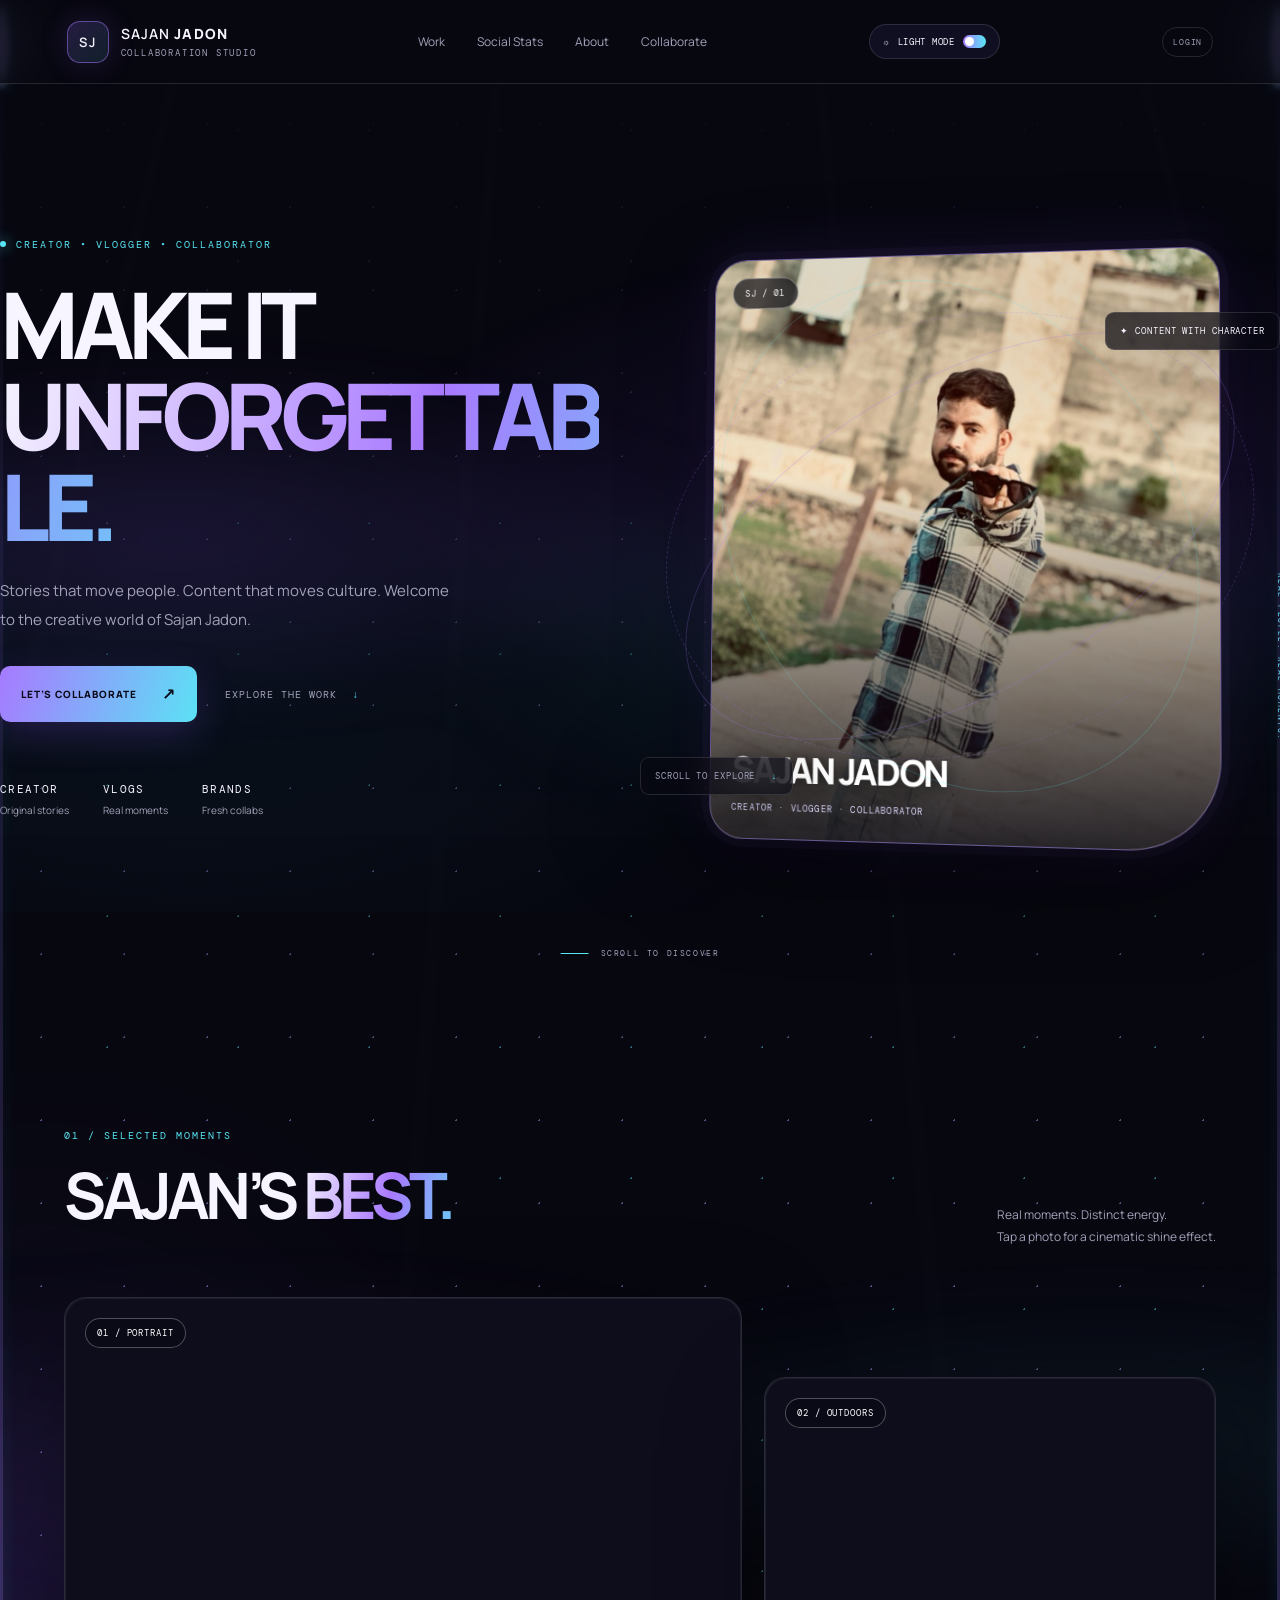
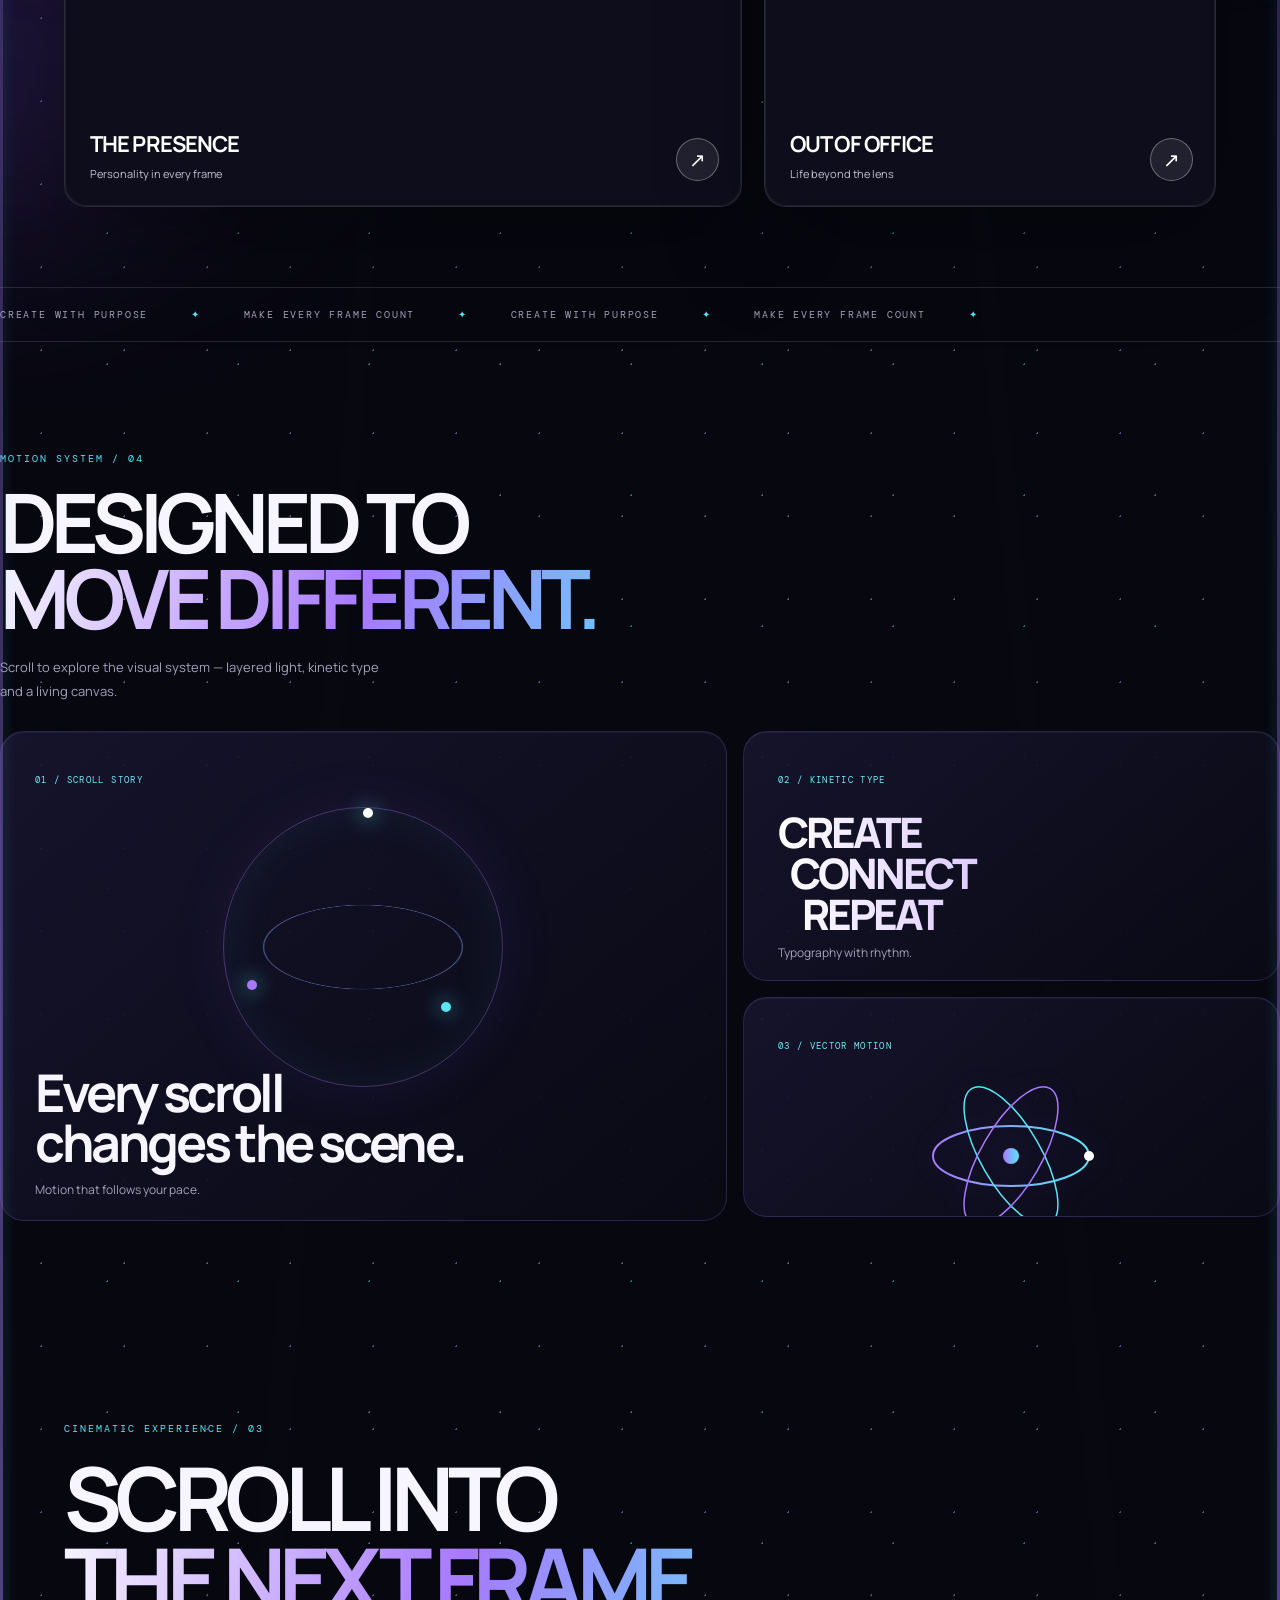
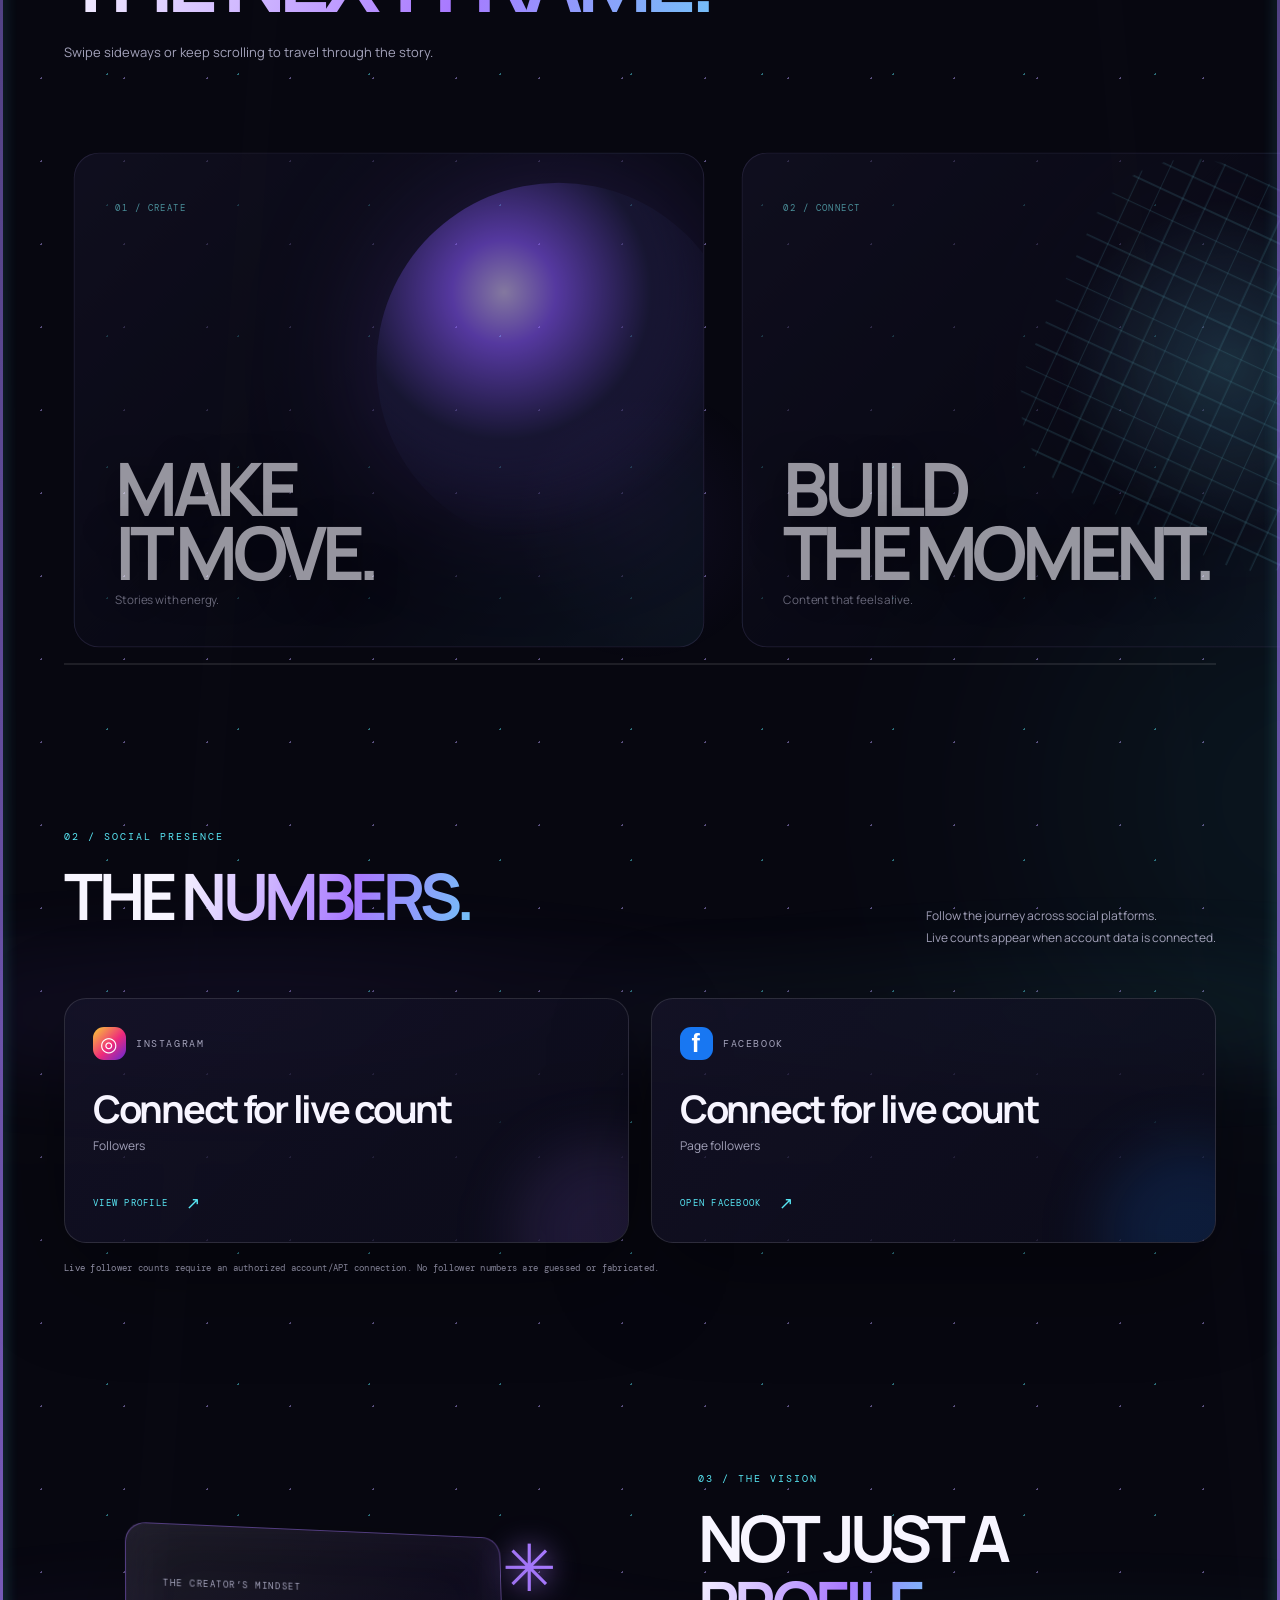
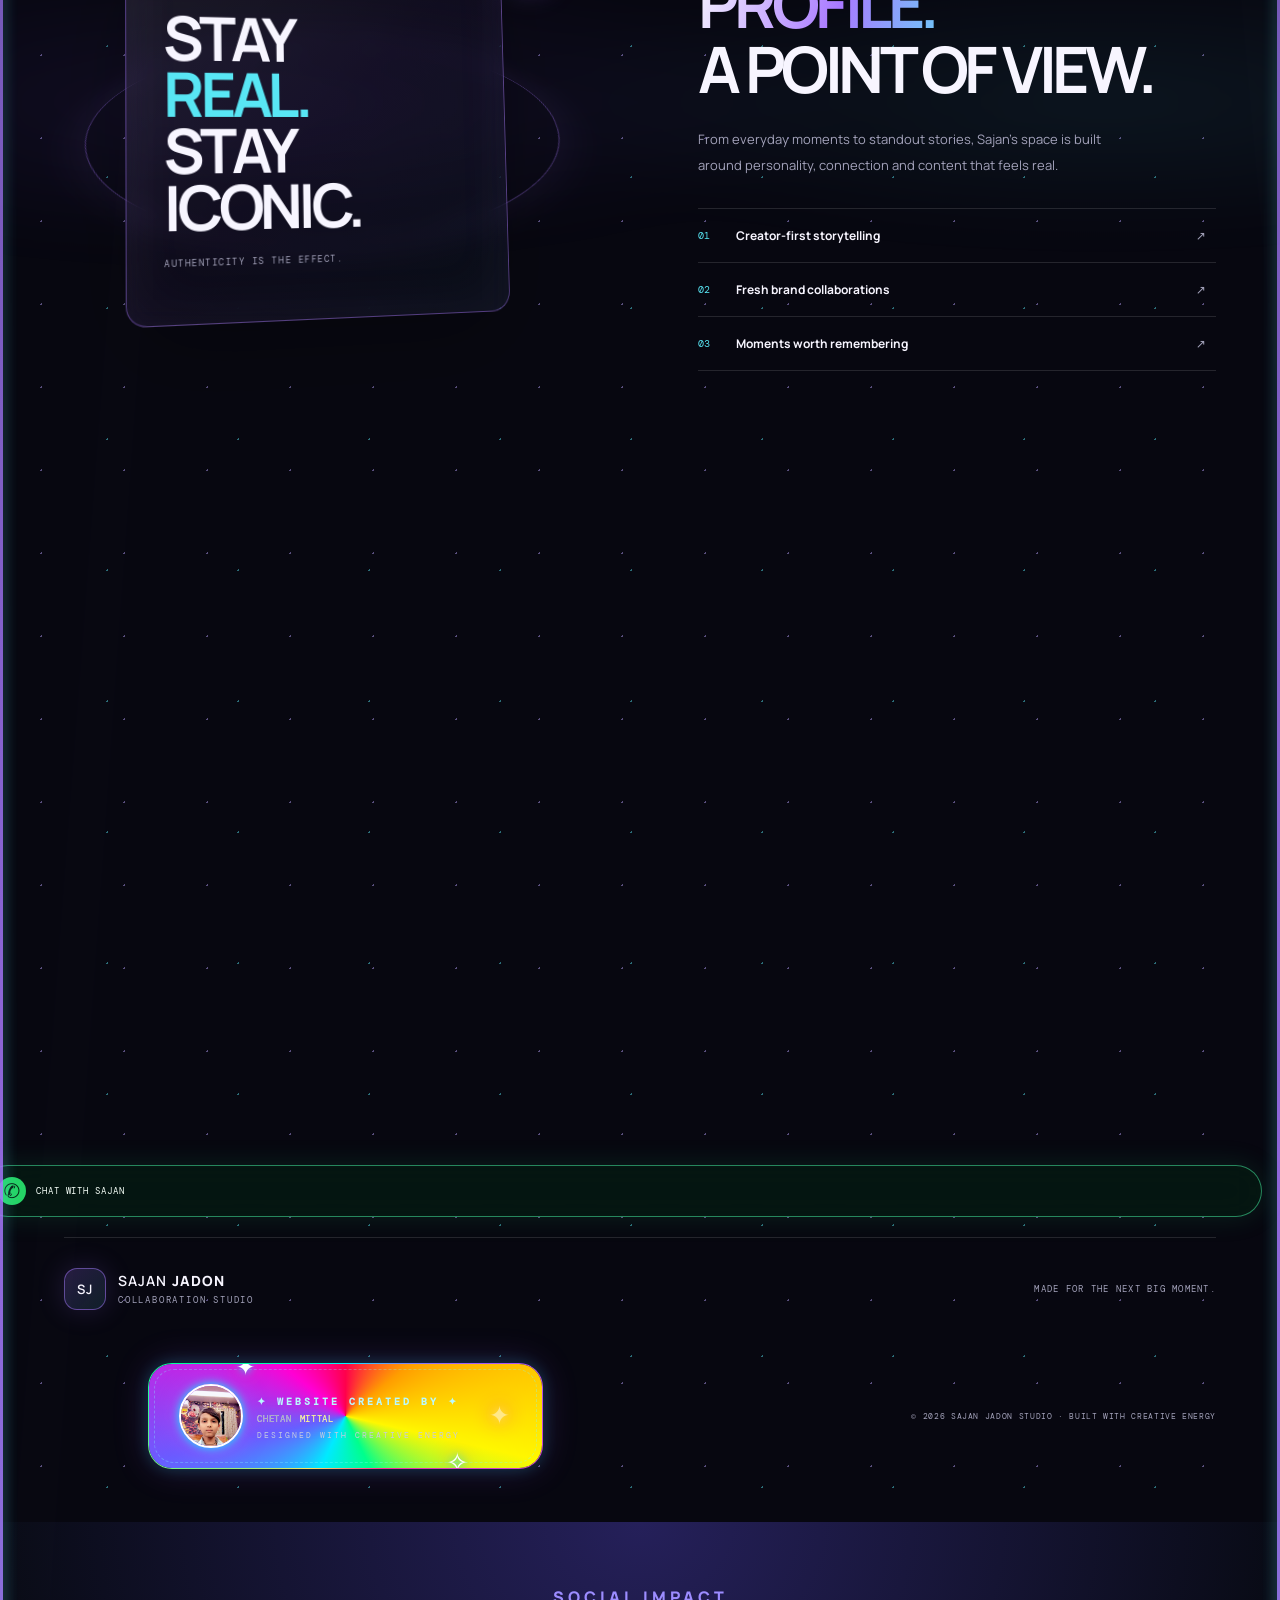
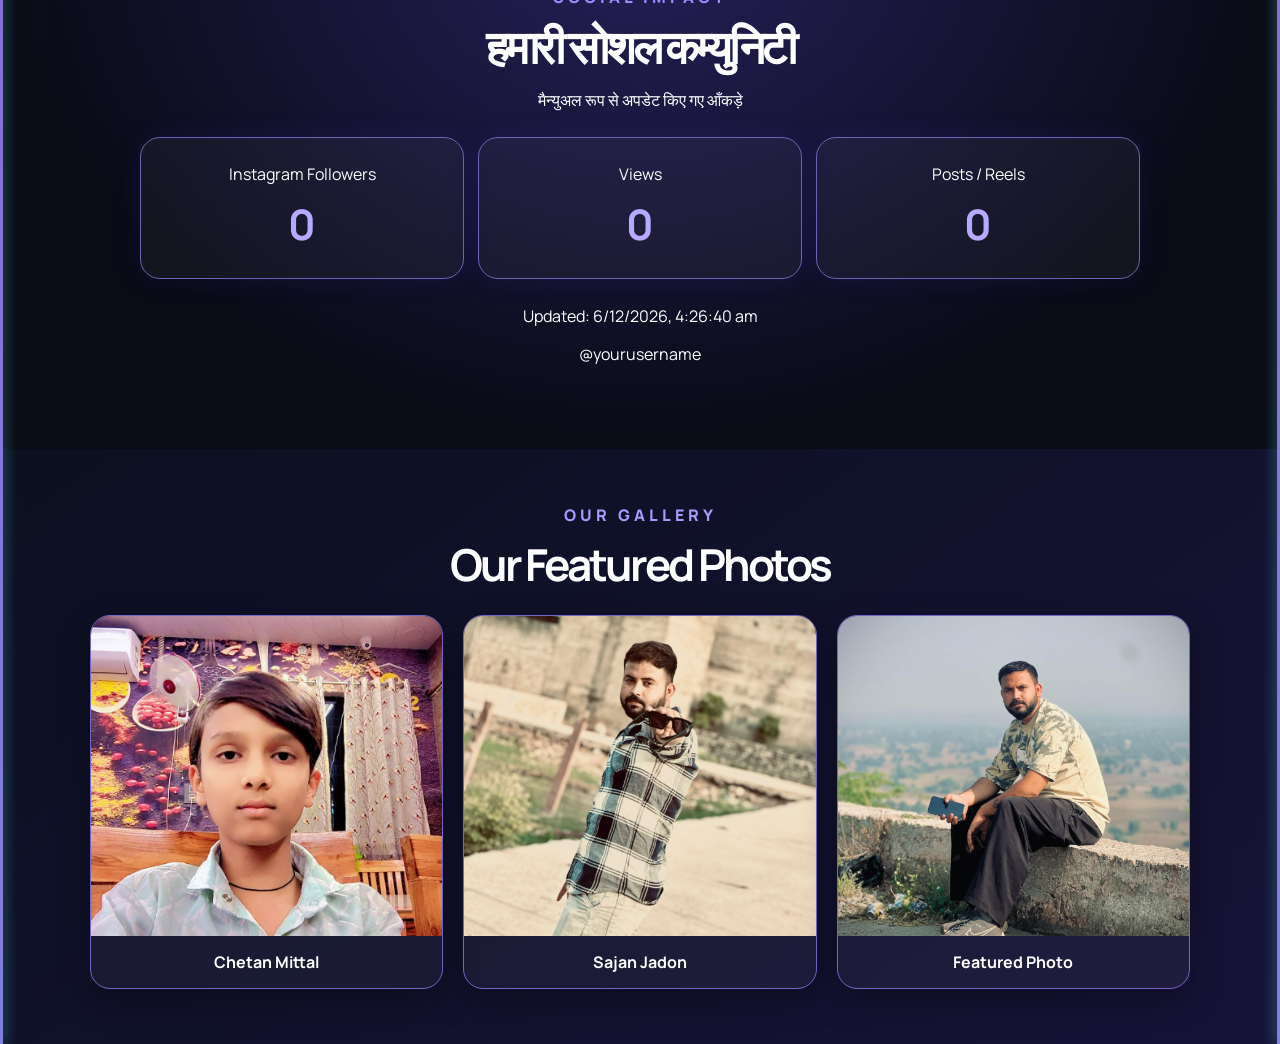
==== commit b904e157: "Add Google Search Console verification" ====
--- a/index.html
+++ b/index.html
@@ -1,6 +1,7 @@
 <!doctype html>
 <html lang="en">
 <head>
+    <meta name="google-site-verification" content="aHZlHpjp4u81ZzxgG8bum8pniOTi6MZlGk8xEOapdi4" />
   <meta name="google-site-verification" content="qs_HIoZoutV_D6sHfLP-9vUQLlAMGuSSjJ4oW0HQzCA" />
 <meta charset="utf-8">
 <meta name="viewport" content="width=device-width,initial-scale=1">
